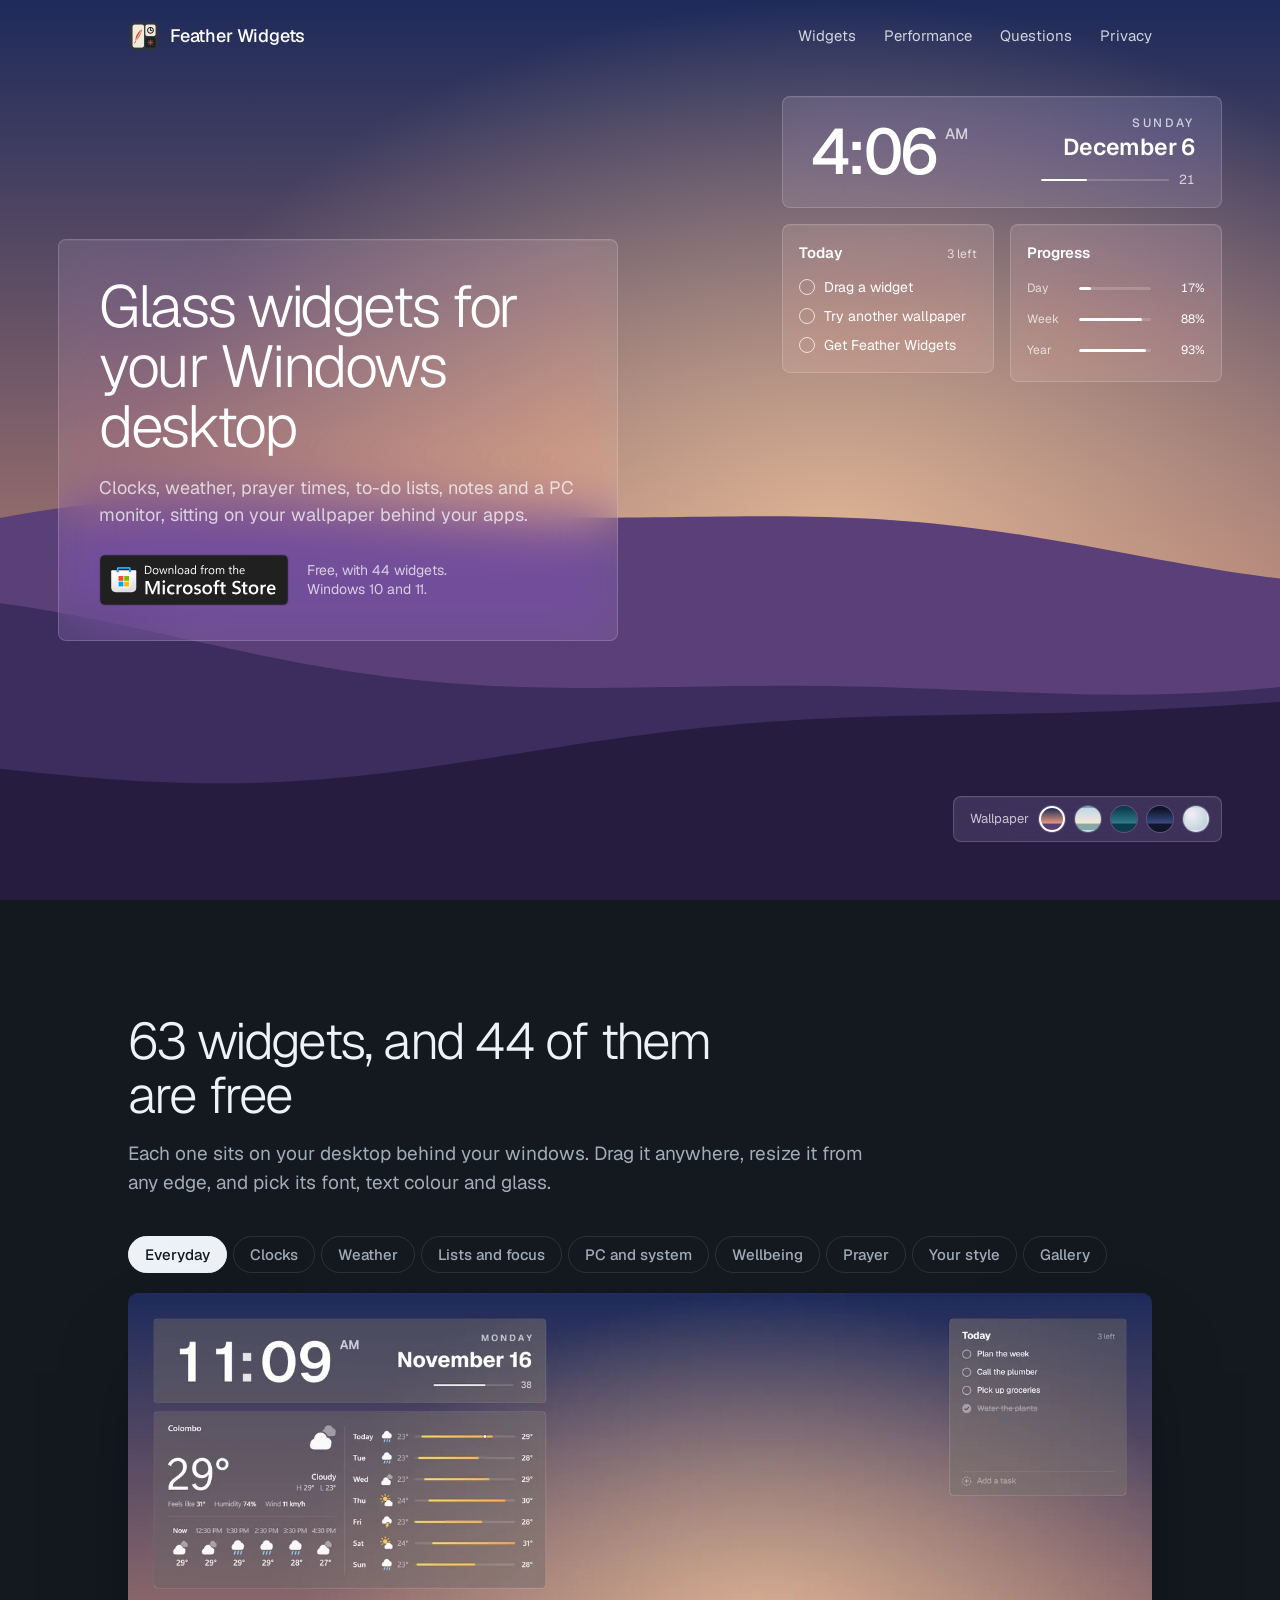
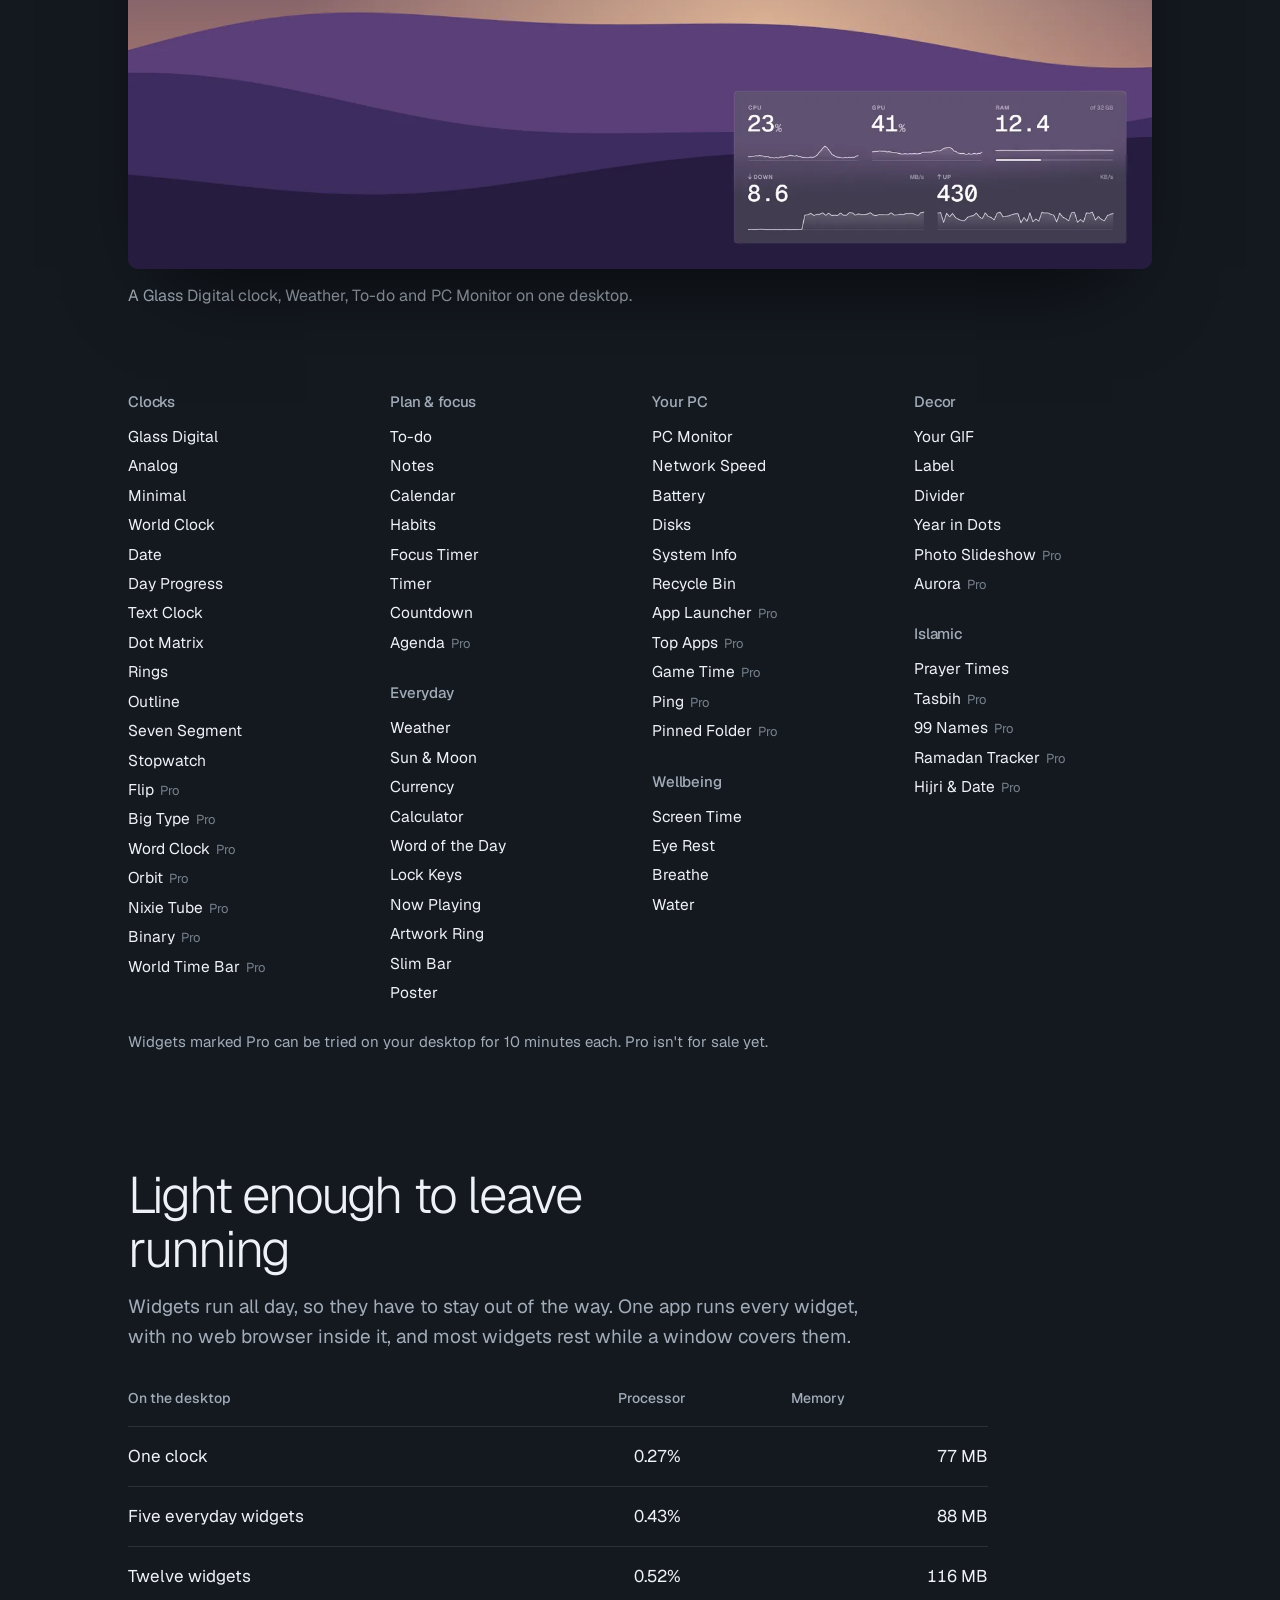
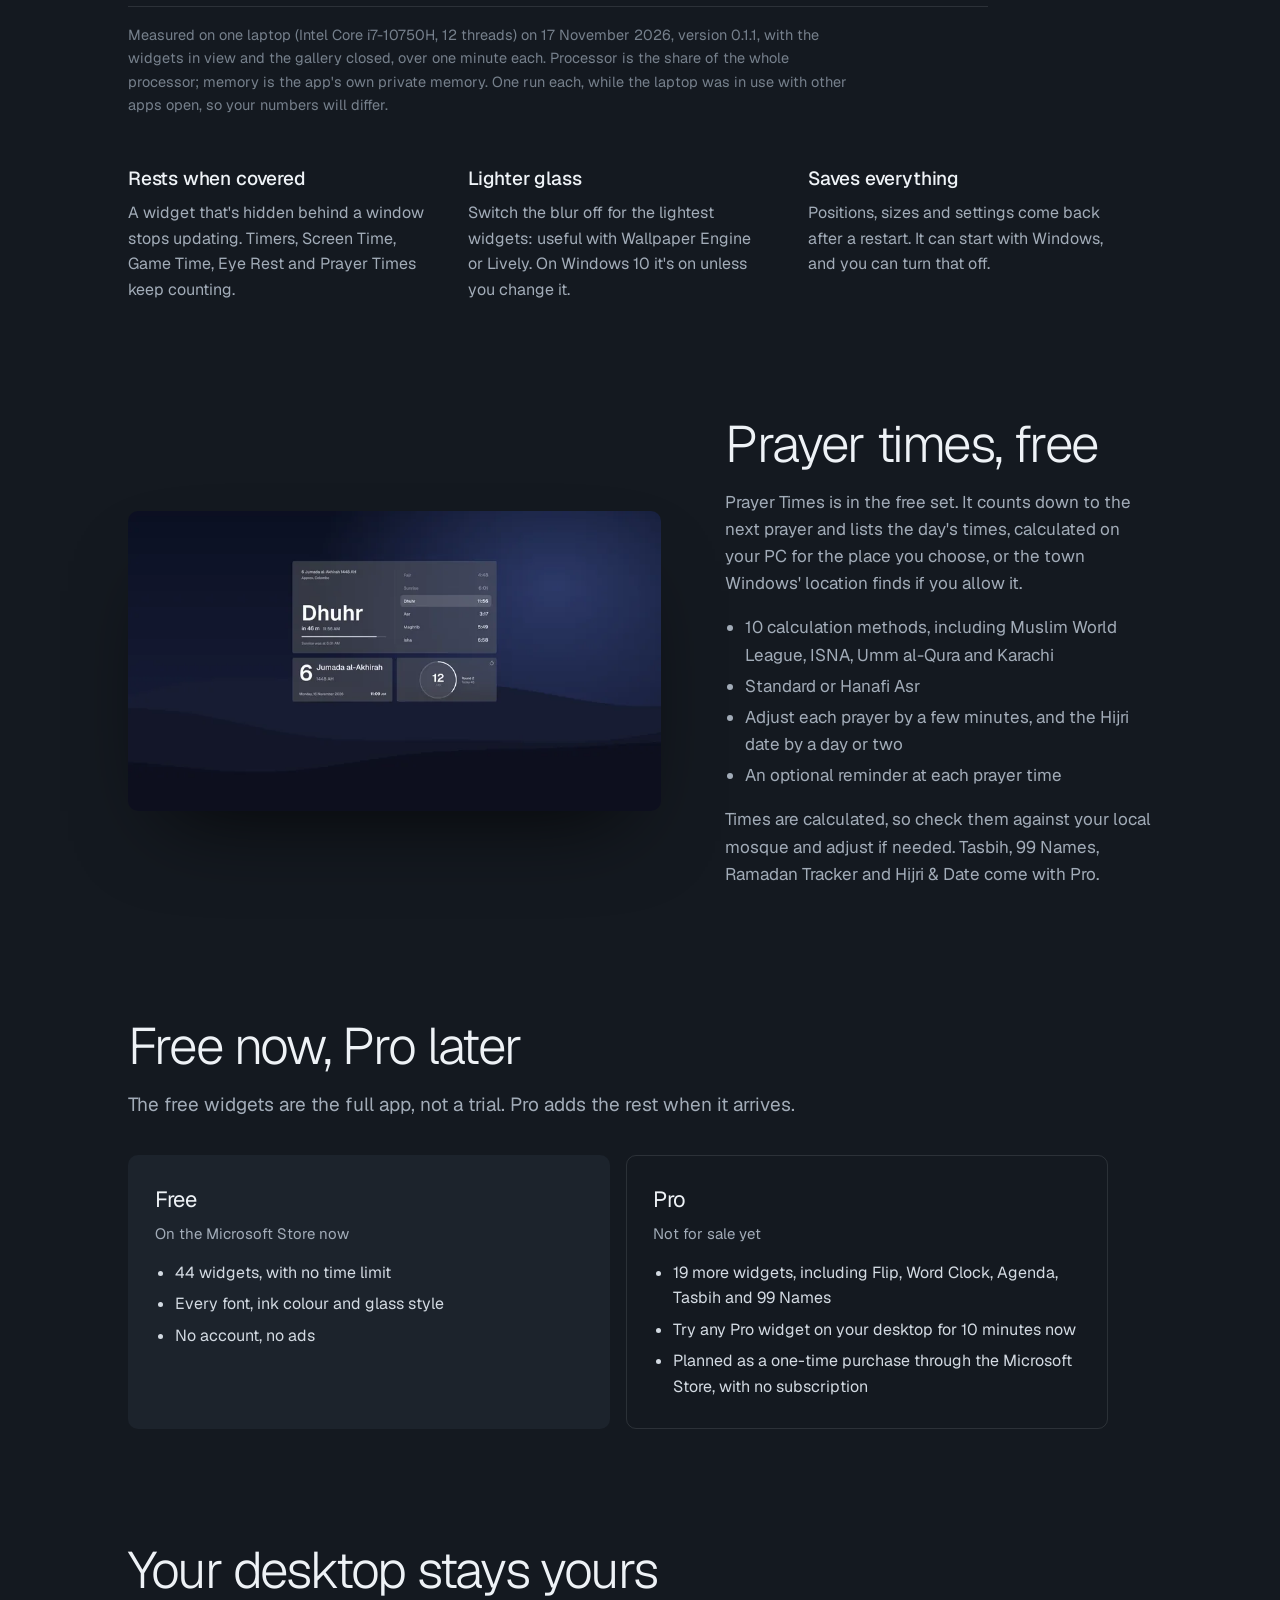
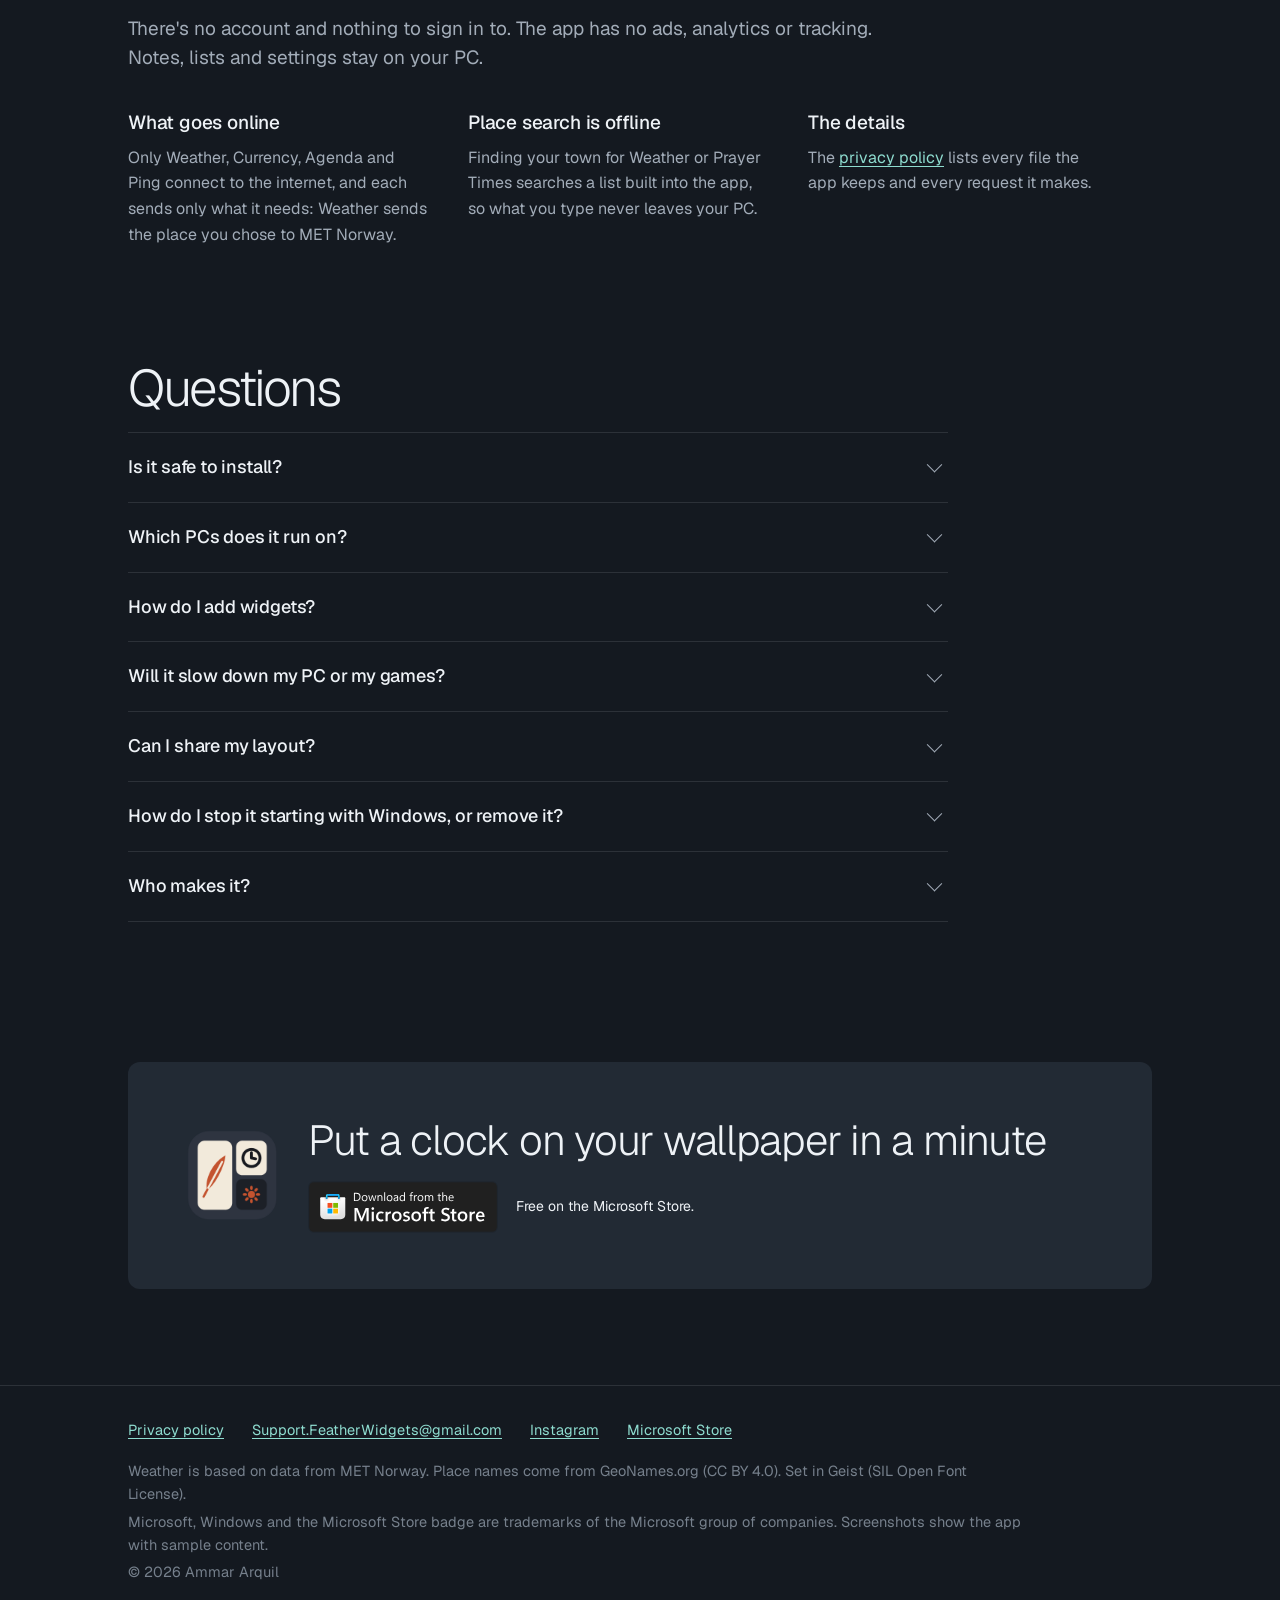
==== index.html @ 8e050c92 "0.1.2: 63 widgets, 44 free, with the three new media widgets; privacy policy names them and favourit" ====
<!doctype html>
<html lang="en">
<head>
<meta charset="utf-8">
<meta name="viewport" content="width=device-width, initial-scale=1, viewport-fit=cover">
<title>Feather Widgets: glass widgets for your Windows desktop</title>
<meta name="description" content="Free frosted-glass desktop widgets for Windows 10 and 11: clocks, weather, prayer times, to-do, notes, a PC monitor and more. On the Microsoft Store. No account, no ads.">
<link rel="canonical" href="https://ammartheawesome.github.io/feather-widgets/">
<meta name="theme-color" content="#141920">
<meta property="og:type" content="website">
<meta property="og:site_name" content="Feather Widgets">
<meta property="og:title" content="Feather Widgets: glass widgets for your Windows desktop">
<meta property="og:description" content="Clocks, weather, prayer times, to-do, notes and a PC monitor on your wallpaper. Free on the Microsoft Store.">
<meta property="og:url" content="https://ammartheawesome.github.io/feather-widgets/">
<meta property="og:image" content="https://ammartheawesome.github.io/feather-widgets/assets/og.jpg">
<meta property="og:image:width" content="1200">
<meta property="og:image:height" content="630">
<meta name="twitter:card" content="summary_large_image">
<link rel="icon" href="assets/favicon-48.png">
<link rel="apple-touch-icon" href="assets/apple-touch-icon.png">
<link rel="preload" href="assets/geist.woff2" as="font" type="font/woff2" crossorigin>
<link rel="stylesheet" href="assets/site.css">
<script type="application/ld+json">
{"@context":"https://schema.org","@type":"SoftwareApplication","name":"Feather Widgets","operatingSystem":"Windows 10, Windows 11",
 "applicationCategory":"DesktopEnhancementApplication","description":"Frosted-glass desktop widgets for Windows: clocks, weather, prayer times, to-do, notes, a PC monitor and more.",
 "url":"https://ammartheawesome.github.io/feather-widgets/","installUrl":"https://apps.microsoft.com/detail/9N2967DGNJJS",
 "offers":{"@type":"Offer","price":"0","priceCurrency":"USD"},"author":{"@type":"Person","name":"Ammar Arquil"}}
</script>
</head>
<body>
<a class="skip" href="#main">Skip to content</a>

<div class="desk" id="desk">
  <div class="walls" id="walls" aria-hidden="true"></div>

  <header class="bar">
    <div class="wrap">
      <a class="home" href="./"><img src="assets/icon-256.png" alt="" width="32" height="32">Feather Widgets</a>
      <nav aria-label="Main"><a href="#widgets">Widgets</a><a href="#light">Performance</a><a href="#faq">Questions</a><a href="privacy/">Privacy</a></nav>
    </div>
  </header>

  <div class="w w-title" data-w="title">
    <h1>Glass widgets for your Windows desktop</h1>
    <p>Clocks, weather, prayer times, to-do lists, notes and a PC monitor, sitting on your wallpaper behind your apps.</p>
    <div class="get">
      <a class="badge" href="https://apps.microsoft.com/detail/9N2967DGNJJS?referrer=appbadge&amp;mode=direct" data-get><img src="assets/ms-store-badge.svg" width="161" height="44" alt="Download from the Microsoft Store"></a>
      <small>Free, with 44 widgets.<br>Windows 10 and 11.</small>
    </div>
  </div>

  <div class="w w-clock" data-w="clock" role="img" aria-label="A Glass Digital clock showing your time">
    <div class="t"><span id="clk-t">1:27</span><sup id="clk-ap">PM</sup></div>
    <div class="d">
      <div class="wd" id="clk-wd">Sunday</div>
      <div class="md" id="clk-md">November 15</div>
      <div class="sec"><i><b id="clk-bar"></b></i><span id="clk-s">00</span></div>
    </div>
  </div>

  <div class="pair">
    <div class="w w-todo" data-w="todo">
      <div class="w-head">Today <span id="todo-left">3 left</span></div>
      <ul>
        <li><label><input type="checkbox" data-task="drag"><span class="task-drag">Drag a widget</span></label></li>
        <li><label><input type="checkbox" data-task="wall"><span>Try another wallpaper</span></label></li>
        <li><label><input type="checkbox" data-task="get"><span>Get Feather Widgets</span></label></li>
      </ul>
    </div>

    <div class="w w-prog" data-w="prog" aria-label="How much of today, this week and this year has passed">
      <div class="w-head">Progress</div>
      <div class="row"><span>Day</span><i><b id="p-day"></b></i><em id="p-day-v">0%</em></div>
      <div class="row"><span>Week</span><i><b id="p-week"></b></i><em id="p-week-v">0%</em></div>
      <div class="row"><span>Year</span><i><b id="p-year"></b></i><em id="p-year-v">0%</em></div>
    </div>
  </div>

  <div class="w w-walls" data-w="walls" role="group" aria-label="Wallpaper">
    Wallpaper
    <button type="button" data-wall="dusk" aria-label="Dusk" aria-pressed="true"></button>
    <button type="button" data-wall="dawn" aria-label="Dawn" aria-pressed="false"></button>
    <button type="button" data-wall="ocean" aria-label="Ocean" aria-pressed="false"></button>
    <button type="button" data-wall="night" aria-label="Night" aria-pressed="false"></button>
    <button type="button" data-wall="mist" aria-label="Mist" aria-pressed="false"></button>
  </div>
</div>

<main id="main">
  <section class="band" id="widgets" aria-labelledby="h-widgets">
    <div class="wrap">
      <h2 id="h-widgets">63 widgets, and 44 of them are free</h2>
      <p class="intro">Each one sits on your desktop behind your windows. Drag it anywhere, resize it from any edge, and pick its font, text colour and glass.</p>

      <div class="tabs" role="tablist" aria-label="Widget screenshots">
        <button role="tab" id="tab-0" aria-controls="shot" aria-selected="true" data-i="0">Everyday</button>
        <button role="tab" id="tab-1" aria-controls="shot" aria-selected="false" tabindex="-1" data-i="1">Clocks</button>
        <button role="tab" id="tab-2" aria-controls="shot" aria-selected="false" tabindex="-1" data-i="2">Weather</button>
        <button role="tab" id="tab-3" aria-controls="shot" aria-selected="false" tabindex="-1" data-i="3">Lists and focus</button>
        <button role="tab" id="tab-4" aria-controls="shot" aria-selected="false" tabindex="-1" data-i="4">PC and system</button>
        <button role="tab" id="tab-5" aria-controls="shot" aria-selected="false" tabindex="-1" data-i="5">Wellbeing</button>
        <button role="tab" id="tab-6" aria-controls="shot" aria-selected="false" tabindex="-1" data-i="6">Prayer</button>
        <button role="tab" id="tab-7" aria-controls="shot" aria-selected="false" tabindex="-1" data-i="7">Your style</button>
        <button role="tab" id="tab-8" aria-controls="shot" aria-selected="false" tabindex="-1" data-i="8">Gallery</button>
      </div>
      <div id="shot" role="tabpanel" aria-labelledby="tab-0">
        <div class="viewer"><img id="shot-img" src="assets/shots/1-hero-1600.webp" srcset="assets/shots/1-hero-800.webp 800w, assets/shots/1-hero-1600.webp 1600w" sizes="(max-width: 1180px) 100vw, 1120px" width="1600" height="900" alt=""></div>
        <p class="caption" id="shot-cap"></p>
      </div>

      <div class="all" aria-label="Every widget">
        <div><h3>Clocks</h3><ul><li>Glass Digital</li><li>Analog</li><li>Minimal</li><li>World Clock</li><li>Date</li><li>Day Progress</li><li>Text Clock</li><li>Dot Matrix</li><li>Rings</li><li>Outline</li><li>Seven Segment</li><li>Stopwatch</li><li>Flip<span class="pro">Pro</span></li><li>Big Type<span class="pro">Pro</span></li><li>Word Clock<span class="pro">Pro</span></li><li>Orbit<span class="pro">Pro</span></li><li>Nixie Tube<span class="pro">Pro</span></li><li>Binary<span class="pro">Pro</span></li><li>World Time Bar<span class="pro">Pro</span></li></ul></div>
        <div><h3>Plan &amp; focus</h3><ul><li>To-do</li><li>Notes</li><li>Calendar</li><li>Habits</li><li>Focus Timer</li><li>Timer</li><li>Countdown</li><li>Agenda<span class="pro">Pro</span></li></ul><h3 style="margin-top:24px">Everyday</h3><ul><li>Weather</li><li>Sun &amp; Moon</li><li>Currency</li><li>Calculator</li><li>Word of the Day</li><li>Lock Keys</li><li>Now Playing</li><li>Artwork Ring</li><li>Slim Bar</li><li>Poster</li></ul></div>
        <div><h3>Your PC</h3><ul><li>PC Monitor</li><li>Network Speed</li><li>Battery</li><li>Disks</li><li>System Info</li><li>Recycle Bin</li><li>App Launcher<span class="pro">Pro</span></li><li>Top Apps<span class="pro">Pro</span></li><li>Game Time<span class="pro">Pro</span></li><li>Ping<span class="pro">Pro</span></li><li>Pinned Folder<span class="pro">Pro</span></li></ul><h3 style="margin-top:24px">Wellbeing</h3><ul><li>Screen Time</li><li>Eye Rest</li><li>Breathe</li><li>Water</li></ul></div>
        <div><h3>Decor</h3><ul><li>Your GIF</li><li>Label</li><li>Divider</li><li>Year in Dots</li><li>Photo Slideshow<span class="pro">Pro</span></li><li>Aurora<span class="pro">Pro</span></li></ul><h3 style="margin-top:24px">Islamic</h3><ul><li>Prayer Times</li><li>Tasbih<span class="pro">Pro</span></li><li>99 Names<span class="pro">Pro</span></li><li>Ramadan Tracker<span class="pro">Pro</span></li><li>Hijri &amp; Date<span class="pro">Pro</span></li></ul></div>
      </div>
      <p class="legend">Widgets marked Pro can be tried on your desktop for 10 minutes each. Pro isn't for sale yet.</p>
    </div>
  </section>

  <section class="band" id="light" aria-labelledby="h-light">
    <div class="wrap">
      <h2 id="h-light">Light enough to leave running</h2>
      <p class="intro">Widgets run all day, so they have to stay out of the way. One app runs every widget, with no web browser inside it, and most widgets rest while a window covers them.</p>
      <table class="spec">
        <thead><tr><th scope="col">On the desktop</th><th scope="col">Processor</th><th scope="col">Memory</th></tr></thead>
        <tbody>
          <tr><th scope="row">One clock</th><td>0.27%</td><td>77 MB</td></tr>
          <tr><th scope="row">Five everyday widgets</th><td>0.43%</td><td>88 MB</td></tr>
          <tr><th scope="row">Twelve widgets</th><td>0.52%</td><td>116 MB</td></tr>
        </tbody>
      </table>
      <p class="fine">Measured on one laptop (Intel Core i7-10750H, 12 threads) on 17 November 2026, version 0.1.1, with the widgets in view and the gallery closed, over one minute each. Processor is the share of the whole processor; memory is the app's own private memory. One run each, while the laptop was in use with other apps open, so your numbers will differ.</p>
      <div class="points">
        <div><h3>Rests when covered</h3><p>A widget that's hidden behind a window stops updating. Timers, Screen Time, Game Time, Eye Rest and Prayer Times keep counting.</p></div>
        <div><h3>Lighter glass</h3><p>Switch the blur off for the lightest widgets: useful with Wallpaper Engine or Lively. On Windows 10 it's on unless you change it.</p></div>
        <div><h3>Saves everything</h3><p>Positions, sizes and settings come back after a restart. It can start with Windows, and you can turn that off.</p></div>
      </div>
    </div>
  </section>

  <section class="band" id="prayer" aria-labelledby="h-prayer">
    <div class="wrap split">
      <img src="assets/shots/9-prayer-1600.webp" srcset="assets/shots/9-prayer-800.webp 800w, assets/shots/9-prayer-1600.webp 1600w" sizes="(max-width: 860px) 100vw, 620px" width="1600" height="900" loading="lazy"
        alt="The Prayer Times widget showing the next prayer, Dhuhr, and the day's times, with Hijri & Date and Tasbih widgets below.">
      <div>
        <h2 id="h-prayer">Prayer times, free</h2>
        <p>Prayer Times is in the free set. It counts down to the next prayer and lists the day's times, calculated on your PC for the place you choose, or the town Windows' location finds if you allow it.</p>
        <ul>
          <li>10 calculation methods, including Muslim World League, ISNA, Umm al-Qura and Karachi</li>
          <li>Standard or Hanafi Asr</li>
          <li>Adjust each prayer by a few minutes, and the Hijri date by a day or two</li>
          <li>An optional reminder at each prayer time</li>
        </ul>
        <p>Times are calculated, so check them against your local mosque and adjust if needed. Tasbih, 99 Names, Ramadan Tracker and Hijri &amp; Date come with Pro.</p>
      </div>
    </div>
  </section>

  <section class="band" id="pro" aria-labelledby="h-pro">
    <div class="wrap">
      <h2 id="h-pro">Free now, Pro later</h2>
      <p class="intro">The free widgets are the full app, not a trial. Pro adds the rest when it arrives.</p>
      <div class="plans">
        <div class="plan free">
          <h3>Free</h3>
          <p class="sub">On the Microsoft Store now</p>
          <ul><li>44 widgets, with no time limit</li><li>Every font, ink colour and glass style</li><li>No account, no ads</li></ul>
        </div>
        <div class="plan">
          <h3>Pro</h3>
          <p class="sub">Not for sale yet</p>
          <ul><li>19 more widgets, including Flip, Word Clock, Agenda, Tasbih and 99 Names</li><li>Try any Pro widget on your desktop for 10 minutes now</li><li>Planned as a one-time purchase through the Microsoft Store, with no subscription</li></ul>
        </div>
      </div>
    </div>
  </section>

  <section class="band" id="privacy" aria-labelledby="h-privacy">
    <div class="wrap">
      <h2 id="h-privacy">Your desktop stays yours</h2>
      <p class="intro">There's no account and nothing to sign in to. The app has no ads, analytics or tracking. Notes, lists and settings stay on your PC.</p>
      <div class="points" style="margin-top:0">
        <div><h3>What goes online</h3><p>Only Weather, Currency, Agenda and Ping connect to the internet, and each sends only what it needs: Weather sends the place you chose to MET Norway.</p></div>
        <div><h3>Place search is offline</h3><p>Finding your town for Weather or Prayer Times searches a list built into the app, so what you type never leaves your PC.</p></div>
        <div><h3>The details</h3><p>The <a href="privacy/">privacy policy</a> lists every file the app keeps and every request it makes.</p></div>
      </div>
    </div>
  </section>

  <section class="band" id="faq" aria-labelledby="h-faq">
    <div class="wrap">
      <h2 id="h-faq">Questions</h2>
      <div class="faq">
        <details><summary>Is it safe to install?</summary><div class="a">
          <p>It comes from the Microsoft Store, which checks every app before listing it. Feather Widgets installs for your Windows account only and doesn't need administrator rights.</p></div></details>
        <details><summary>Which PCs does it run on?</summary><div class="a">
          <p>Windows 11, and Windows 10 version 2004 or later, on a 64-bit (x64) PC.</p>
          <p>On Windows 10, Lighter glass is on by default, because the frosted blur could make widgets lag there. If you turn it off, Windows 10 gets a lighter blur, which dragged smoothly in our test on one Windows 10 PC. To change it, right-click the Feather Widgets icon in the taskbar's corner (it may be under the ^ arrow) and choose Settings &gt; Lighter glass.</p></div></details>
        <details><summary>How do I add widgets?</summary><div class="a">
          <p>Open the widget gallery from the Feather Widgets icon in the taskbar's corner (the system tray). Drag a widget onto your desktop, or click it to customise it first. Right-click any widget on your desktop to change its style, size or settings.</p></div></details>
        <details><summary>Will it slow down my PC or my games?</summary><div class="a">
          <p>It's built to stay light: see <a href="#light">the measured numbers</a>. Widgets covered by a game or any other window stop updating until you can see them again; timers and counters keep counting.</p></div></details>
        <details><summary>Can I share my layout?</summary><div class="a">
          <p>Yes. Right-click the tray icon and choose Setups &gt; Share this setup to save a <code>.featherwidgets</code> file, then send it. Double-clicking the file opens it in Feather Widgets. Personal things like notes, lists, calendar links and folder paths are left out of the file.</p></div></details>
        <details><summary>How do I stop it starting with Windows, or remove it?</summary><div class="a">
          <p>Right-click the tray icon and turn off Settings &gt; Start with Windows, or in Windows Settings &gt; Apps &gt; Startup. To remove it, uninstall Feather Widgets from Windows Settings &gt; Apps &gt; Installed apps.</p></div></details>
        <details><summary>Who makes it?</summary><div class="a">
          <p>Feather Widgets is made by Ammar Arquil, an independent developer. Questions, ideas and bug reports are welcome at <a href="mailto:Support.FeatherWidgets@gmail.com">Support.FeatherWidgets@gmail.com</a>.</p></div></details>
      </div>
    </div>
  </section>

  <section class="closing">
    <div class="wrap">
      <div class="card">
        <img class="icon" src="assets/icon-256.png" alt="" width="96" height="96">
        <div>
          <h2>Put a clock on your wallpaper in a minute</h2>
          <div class="get">
            <a class="badge" href="https://apps.microsoft.com/detail/9N2967DGNJJS?referrer=appbadge&amp;mode=direct" data-get><img src="assets/ms-store-badge.svg" width="161" height="44" alt="Download from the Microsoft Store"></a>
            <small>Free on the Microsoft Store.</small>
          </div>
        </div>
      </div>
    </div>
  </section>
</main>

<footer class="foot">
  <div class="wrap">
    <div class="cols">
      <a href="privacy/">Privacy policy</a>
      <a href="mailto:Support.FeatherWidgets@gmail.com">Support.FeatherWidgets@gmail.com</a>
      <a href="https://www.instagram.com/featherwidgets/">Instagram</a>
      <a href="https://apps.microsoft.com/detail/9N2967DGNJJS">Microsoft Store</a>
    </div>
    <p>Weather is based on data from MET Norway. Place names come from GeoNames.org (CC BY 4.0). Set in Geist (SIL Open Font License).</p>
    <p>Microsoft, Windows and the Microsoft Store badge are trademarks of the Microsoft group of companies. Screenshots show the app with sample content.</p>
    <p>© 2026 Ammar Arquil</p>
  </div>
</footer>

<script src="assets/gsap.min.js"></script>
<script src="assets/lenis.min.js"></script>
<script src="assets/spring.js"></script>
<script src="assets/home.js"></script>
</body>
</html>
---- assets/site.css ----
/* Feather Widgets site. Cool slate like the app's glass, white text and one mint accent (an ink colour the widgets use); type is Geist, the
   font the app itself ships. No trackers and no external requests: every file is served from this site. */
@font-face { font-family: "Geist"; src: url("geist.woff2") format("woff2"); font-weight: 100 900; font-display: swap; }
:root {
  --slate: #222A34; --deep: #141920; --raise: #1C232C; --ink: #EEF2F6; --muted: #A2ACB8; --faint: #76808C;
  --link: #8EDCCF; --link-hi: #B4EBE2; --line: rgba(238, 242, 246, 0.11);
  --font: "Geist", "Segoe UI Variable Text", "Segoe UI", system-ui, -apple-system, sans-serif;
  --gutter: clamp(16px, 4vw, 48px); --max: 1120px;
  --ease: cubic-bezier(.22, 1, .36, 1);
}
* { box-sizing: border-box; }
html { -webkit-text-size-adjust: 100%; background: var(--deep); }
body { margin: 0; background: var(--deep); color: var(--ink); font: 400 17px/1.6 var(--font); font-feature-settings: "ss01" 0; }
img { max-width: 100%; height: auto; }
a { color: var(--link); text-underline-offset: 3px; text-decoration-thickness: 1px; }
a:hover { color: var(--link-hi); }
:focus-visible { outline: 2px solid var(--link); outline-offset: 3px; border-radius: 6px; }
.skip { position: absolute; left: 12px; top: -60px; z-index: 50; background: var(--ink); color: var(--deep); padding: 8px 14px; border-radius: 6px; }
.skip:focus { top: 12px; }
.wrap { max-width: var(--max); margin: 0 auto; padding: 0 var(--gutter); }

/* top bar: sits over the hero wallpaper, plain on other pages */
.bar { position: absolute; inset: 0 0 auto 0; z-index: 20; }
.bar .wrap { display: flex; align-items: center; gap: 12px; height: 72px; }
.bar .home { display: flex; align-items: center; gap: 10px; color: inherit; text-decoration: none; font-weight: 500; font-size: 18px; letter-spacing: -0.01em; }
.bar .home img { width: 32px; height: 32px; }
.bar nav { margin-left: auto; display: flex; gap: clamp(14px, 2.4vw, 28px); font-size: 15px; }
.bar nav a { color: inherit; opacity: .78; text-decoration: none; }
.bar nav a:hover, .bar nav a[aria-current] { opacity: 1; }
.page .bar { position: static; color: var(--ink); }

/* ---------------- hero: a desktop with live glass widgets ---------------- */
.desk { position: relative; overflow: hidden; color: #fff; isolation: isolate;
  min-height: 640px; height: min(100svh, 940px); --glass: rgba(255, 255, 255, .10); --edge: rgba(255, 255, 255, .17);
  --text: #FFFFFF; --soft: rgba(255, 255, 255, .72); --dim: rgba(255, 255, 255, .5); --track: rgba(255, 255, 255, .18); }
.desk.light { color: #1B1F27; --glass: rgba(255, 255, 255, .34); --edge: rgba(255, 255, 255, .55);
  --text: #1B1F27; --soft: rgba(27, 31, 39, .72); --dim: rgba(27, 31, 39, .52); --track: rgba(27, 31, 39, .16); }
.desk .bar { color: var(--text); }
.walls, .walls svg { position: absolute; inset: 0; width: 100%; height: 100%; z-index: -1; }
.walls svg { opacity: 0; }
.walls svg.on { opacity: 1; }

.w { position: absolute; background: var(--glass); border: 1px solid var(--edge); border-radius: 8px; color: var(--text);
  -webkit-backdrop-filter: blur(28px) saturate(150%); backdrop-filter: blur(28px) saturate(150%);
  box-shadow: 0 1px 0 rgba(255, 255, 255, .06) inset; touch-action: auto; }
.w.grab { cursor: grab; }
.w.dragging { cursor: grabbing; }
.w.dragging, .w.dragging * { user-select: none; }
@supports not ((backdrop-filter: blur(2px)) or (-webkit-backdrop-filter: blur(2px))) {
  .desk .w { background: rgba(38, 42, 54, .82); } .desk.light .w { background: rgba(250, 250, 252, .86); }
}
@media (prefers-reduced-transparency: reduce) {
  .desk .w { -webkit-backdrop-filter: none; backdrop-filter: none; background: rgba(38, 42, 54, .94); }
  .desk.light .w { background: rgba(250, 250, 252, .96); }
}

/* the headline is a Label widget */
.w-title { width: min(560px, 46vw); padding: 36px 40px 34px; }
.w-title h1 { font-weight: 300; font-size: clamp(40px, 4.6vw, 68px); line-height: 1.02; letter-spacing: -0.04em; margin: 0 0 18px; }
.w-title p { margin: 0 0 26px; color: var(--soft); font-size: 18px; line-height: 1.5; max-width: 40ch; }
.get { display: flex; flex-wrap: wrap; align-items: center; gap: 12px 18px; }
.badge { display: inline-block; line-height: 0; border-radius: 6px; transition: scale .1s var(--ease); }
.badge img { width: 190px; height: auto; display: block; }
.badge:active { scale: .97; }
.get small { font-size: 14px; color: var(--soft); line-height: 1.4; }

/* Glass Digital */
.w-clock { width: 440px; height: 112px; display: grid; grid-template-columns: auto 1fr; align-items: center; padding: 0 26px 0 28px; }
.w-clock .t { font-weight: 500; font-size: 64px; line-height: 1; letter-spacing: -0.04em; font-variant-numeric: tabular-nums; display: flex; align-items: flex-start; }
.w-clock .t sup { font-size: 15px; font-weight: 500; letter-spacing: 0; margin: 6px 0 0 8px; color: var(--soft); }
.w-clock .d { justify-self: end; text-align: right; }
.w-clock .wd { font-size: 12px; font-weight: 500; letter-spacing: .22em; color: var(--soft); text-transform: uppercase; }
.w-clock .md { font-size: 23px; font-weight: 600; letter-spacing: -0.01em; line-height: 1.25; }
.w-clock .sec { display: flex; align-items: center; justify-content: flex-end; gap: 10px; margin-top: 8px; font-size: 13px; color: var(--soft); font-variant-numeric: tabular-nums; }
.w-clock .sec i { display: block; width: 128px; height: 2px; background: var(--track); border-radius: 2px; overflow: hidden; }
.w-clock .sec b { display: block; height: 100%; width: 0; background: var(--text); border-radius: 2px; }

/* To-do */
.w-todo { width: 212px; padding: 16px 16px 12px; }
.w-head { display: flex; justify-content: space-between; align-items: baseline; font-size: 15px; font-weight: 600; margin-bottom: 8px; }
.w-head span { font-size: 12px; font-weight: 400; color: var(--soft); }
.w-todo ul { list-style: none; margin: 0; padding: 0; }
.w-todo li { margin: 0; }
.w-todo label { display: flex; gap: 9px; align-items: flex-start; padding: 5px 0; font-size: 14px; line-height: 1.35; cursor: pointer; }
.w-todo input { appearance: none; -webkit-appearance: none; flex: none; width: 16px; height: 16px; margin: 1px 0 0; border: 1.5px solid var(--soft);
  border-radius: 50%; display: grid; place-items: center; cursor: pointer; transition: background-color .15s, border-color .15s; }
.w-todo input:checked { background: var(--text); border-color: var(--text); }
.w-todo input:checked::after { content: ""; width: 7px; height: 4px; border: solid var(--deep); border-width: 0 0 1.6px 1.6px; rotate: -45deg; translate: 0 -1px; }
.desk.light .w-todo input:checked::after { border-color: #fff; }
.w-todo input:checked + span { color: var(--dim); text-decoration: line-through; }

/* Day Progress */
.w-prog { width: 212px; padding: 16px 16px 14px; }
.w-prog .row { display: grid; grid-template-columns: 44px 1fr 46px; align-items: center; gap: 8px; font-size: 12px; color: var(--soft); padding: 6px 0; }
.w-prog .row i { height: 3px; background: var(--track); border-radius: 3px; overflow: hidden; }
.w-prog .row b { display: block; height: 100%; background: var(--text); border-radius: 3px; }
.w-prog .row em { font-style: normal; text-align: right; color: var(--text); font-variant-numeric: tabular-nums; }

/* wallpaper picker */
.w-walls { display: flex; align-items: center; gap: 10px; padding: 9px 12px 9px 16px; font-size: 13px; color: var(--soft); }
.w-walls button { width: 26px; height: 26px; border-radius: 50%; border: 2px solid transparent; padding: 0; cursor: pointer;
  background-clip: padding-box; box-shadow: 0 0 0 1px var(--edge); transition: scale .1s var(--ease); }
.w-walls button:active { scale: .92; }
.w-walls button[aria-pressed="true"] { border-color: var(--text); }
.w-walls [data-wall="dusk"] { background: linear-gradient(#1E2A5A, #E59A7A 70%, #5A3F78 71%); }
.w-walls [data-wall="dawn"] { background: linear-gradient(#BFD8EC, #F6E7D4 70%, #86A9A6 71%); }
.w-walls [data-wall="ocean"] { background: linear-gradient(#0D3B4F, #2E7C8C 70%, #0B3E4D 71%); }
.w-walls [data-wall="night"] { background: linear-gradient(#0B1022, #3A4A86 70%, #12162A 71%); }
.w-walls [data-wall="mist"] { background: radial-gradient(circle at 30% 30%, #F3EEF7, #C7D6DE 70%); }

/* small or short screens: the widgets stack instead of floating */
@media (max-width: 999px), (max-height: 599px) {
  .desk { height: auto; min-height: 0; padding: 88px var(--gutter) 40px; display: grid; gap: 14px; justify-items: start; }
  .w { position: static; }
  .w-title { width: 100%; max-width: 620px; padding: 28px 24px 26px; }
  .w-title h1 { font-size: clamp(38px, 9.4vw, 60px); }
  .w-title p { font-size: 17px; }
  .w-clock { width: 100%; max-width: 440px; height: 96px; padding: 0 18px 0 20px; }
  .w-clock .t { font-size: 52px; }
  .w-clock .md { font-size: 19px; }
  .w-clock .sec i { width: 88px; }
  .pair { display: grid; grid-template-columns: 1fr 1fr; gap: 14px; width: 100%; max-width: 440px; }
  .w-todo, .w-prog { width: auto; }
}
@media (min-width: 1000px) and (min-height: 600px) { .pair { display: contents; } }
@media (max-width: 420px) {
  .pair { grid-template-columns: 1fr; }
  .w-clock .sec { display: none; }
}

/* ---------------- sections ---------------- */
section.band { padding: clamp(64px, 9vw, 120px) 0 0; }
.band h2 { font-weight: 300; font-size: clamp(32px, 4vw, 52px); line-height: 1.05; letter-spacing: -0.035em; margin: 0 0 16px; max-width: 18ch; }
.band .intro { color: var(--muted); font-size: 19px; line-height: 1.55; max-width: 58ch; margin: 0 0 36px; }
.band h3 { font-weight: 500; font-size: 19px; letter-spacing: -0.01em; margin: 0 0 6px; }

/* screenshot viewer */
.tabs { display: flex; gap: 6px; overflow-x: auto; scrollbar-width: none; padding: 2px; margin: 0 -2px 18px; }
.tabs::-webkit-scrollbar { display: none; }
.tabs button { flex: none; font: 500 15px/1 var(--font); color: var(--muted); background: transparent; border: 1px solid var(--line);
  border-radius: 999px; padding: 10px 16px; cursor: pointer; transition: color .15s, background-color .15s, border-color .15s, scale .1s var(--ease); }
.tabs button:hover { color: var(--ink); }
.tabs button:active { scale: .97; }
.tabs button[aria-selected="true"] { color: var(--deep); background: var(--ink); border-color: var(--ink); }
.viewer { position: relative; border-radius: 10px; overflow: hidden; background: var(--raise); aspect-ratio: 16 / 9;
  box-shadow: 0 40px 90px -40px rgba(0, 0, 0, .8); }
.viewer img { position: absolute; inset: 0; width: 100%; height: 100%; object-fit: cover; }
.caption { color: var(--muted); font-size: 16px; margin: 14px 0 0; min-height: 3.2em; max-width: 70ch; }

.all { margin-top: 56px; display: grid; grid-template-columns: repeat(auto-fill, minmax(190px, 1fr)); gap: 28px 24px; }
.all h3 { font-size: 15px; color: var(--muted); font-weight: 500; margin: 0 0 8px; }
.all ul { list-style: none; margin: 0; padding: 0; font-size: 15.5px; line-height: 1.9; }
.all .pro { color: var(--faint); font-size: 13px; margin-left: 6px; }
.legend { color: var(--muted); font-size: 15px; margin: 22px 0 0; }

/* measured numbers */
.spec { width: 100%; border-collapse: collapse; font-size: 17px; max-width: 860px; }
.spec th, .spec td { text-align: left; padding: 16px 0; border-bottom: 1px solid var(--line); vertical-align: baseline; }
.spec thead th { font-weight: 500; font-size: 14px; color: var(--muted); padding-top: 0; }
.spec tbody th { font-weight: 400; padding-right: 16px; }
.spec td { font-variant-numeric: tabular-nums; white-space: nowrap; padding-left: 16px; }
.spec td:last-child { text-align: right; }
.fine { color: var(--faint); font-size: 14.5px; max-width: 72ch; margin: 16px 0 0; }
.points { display: grid; grid-template-columns: repeat(auto-fit, minmax(240px, 1fr)); gap: 28px 40px; margin-top: 48px; max-width: 980px; }
.points p { margin: 0; color: var(--muted); font-size: 16px; }

/* two columns: picture + text */
.split { display: grid; grid-template-columns: 1.25fr 1fr; gap: clamp(28px, 5vw, 64px); align-items: center; }
.split img { border-radius: 10px; display: block; box-shadow: 0 40px 90px -40px rgba(0, 0, 0, .8); }
.split p { color: var(--muted); }
.split ul { color: var(--muted); padding-left: 20px; margin: 0 0 16px; }
.split li { margin: 4px 0; }
@media (max-width: 860px) { .split { grid-template-columns: 1fr; } }

/* free and Pro */
.plans { display: grid; grid-template-columns: repeat(auto-fit, minmax(280px, 1fr)); gap: 16px; max-width: 980px; }
.plan { border: 1px solid var(--line); border-radius: 10px; padding: 26px 26px 22px; }
.plan h3 { font-size: 22px; font-weight: 400; letter-spacing: -0.02em; margin-bottom: 4px; }
.plan .sub { color: var(--muted); margin: 0 0 14px; font-size: 15px; }
.plan ul { margin: 0; padding-left: 20px; color: #D3DAE2; font-size: 16px; }
.plan li { margin: 6px 0; }
.plan.free { background: var(--raise); border-color: transparent; }

/* questions */
.faq { max-width: 820px; border-top: 1px solid var(--line); }
.faq details { border-bottom: 1px solid var(--line); }
.faq summary { list-style: none; cursor: pointer; padding: 20px 40px 20px 0; position: relative; font-size: 18px; font-weight: 500; letter-spacing: -0.01em; }
.faq summary::-webkit-details-marker { display: none; }
.faq summary::after { content: ""; position: absolute; right: 8px; top: 50%; width: 10px; height: 10px; border: solid var(--muted);
  border-width: 0 1.5px 1.5px 0; translate: 0 -70%; rotate: 45deg; transition: rotate .25s var(--ease), translate .25s var(--ease); }
.faq details[open] summary::after { rotate: 225deg; translate: 0 -20%; }
.faq .a { padding: 0 0 22px; color: var(--muted); max-width: 66ch; }
.faq .a p { margin: 0 0 10px; }

/* closing call to action and footer */
.closing { padding: clamp(80px, 11vw, 140px) 0 0; }
.closing .card { background: var(--slate); border-radius: 12px; padding: clamp(28px, 5vw, 56px); display: grid; grid-template-columns: auto 1fr; gap: 28px; align-items: center; }
.closing img.icon { width: 96px; height: 96px; }
.closing h2 { font-weight: 300; font-size: clamp(28px, 3.4vw, 42px); letter-spacing: -0.03em; line-height: 1.08; margin: 0 0 18px; }
@media (max-width: 600px) { .closing .card { grid-template-columns: 1fr; } .closing img.icon { width: 72px; height: 72px; } }

footer.foot { margin-top: clamp(64px, 8vw, 96px); border-top: 1px solid var(--line); padding: 32px 0 48px; color: var(--muted); font-size: 14.5px; }
footer.foot .cols { display: flex; flex-wrap: wrap; gap: 12px 28px; margin-bottom: 18px; }
footer.foot p { margin: 4px 0; color: var(--faint); max-width: 90ch; }

/* the privacy policy */
.doc { max-width: 760px; padding: 24px 0 8px; }
.doc h1 { font-weight: 300; font-size: clamp(34px, 5vw, 48px); line-height: 1.08; letter-spacing: -0.035em; margin: 24px 0 10px; }
.doc h2 { font-weight: 500; font-size: 22px; line-height: 1.25; margin: 40px 0 10px; letter-spacing: -0.01em; }
.doc h3 { font-weight: 500; font-size: 18px; line-height: 1.3; margin: 28px 0 8px; }
.doc p, .doc li { color: #DCE2E9; }
.doc code { font: 14px/1.4 "Cascadia Code", Consolas, monospace; background: rgba(238, 242, 246, 0.08); padding: 1px 6px; border-radius: 5px; word-break: break-word; }
.doc ul { padding-left: 22px; }
.doc li { margin: 6px 0; }
.table { overflow-x: auto; margin: 14px 0; border: 1px solid var(--line); border-radius: 10px; }
.doc table { border-collapse: collapse; width: 100%; font-size: 15px; min-width: 640px; }
.doc th, .doc td { text-align: left; vertical-align: top; padding: 10px 12px; border-bottom: 1px solid var(--line); }
.doc th { font-weight: 600; font-size: 14px; color: var(--ink); background: rgba(238, 242, 246, 0.04); }
.doc tr:last-child td { border-bottom: 0; }

/* Lenis */
html.lenis, html.lenis body { height: auto; }
.lenis.lenis-smooth { scroll-behavior: auto !important; }
.lenis.lenis-smooth [data-lenis-prevent] { overscroll-behavior: contain; }
.lenis.lenis-stopped { overflow: hidden; }

@media (hover: none) { .tabs button:hover { color: var(--muted); } .tabs button[aria-selected="true"]:hover { color: var(--deep); } }
@media (prefers-reduced-motion: reduce) { *, *::before, *::after { transition-duration: 0s !important; animation: none !important; } }
@media (prefers-contrast: more) { :root { --muted: #D3DAE2; --faint: #B5BEC8; --line: rgba(238, 242, 246, .4); } }

/* phones: the section links would crowd the name; the page is one scroll anyway */
@media (max-width: 640px) { .bar nav a:not(:last-child) { display: none; } }
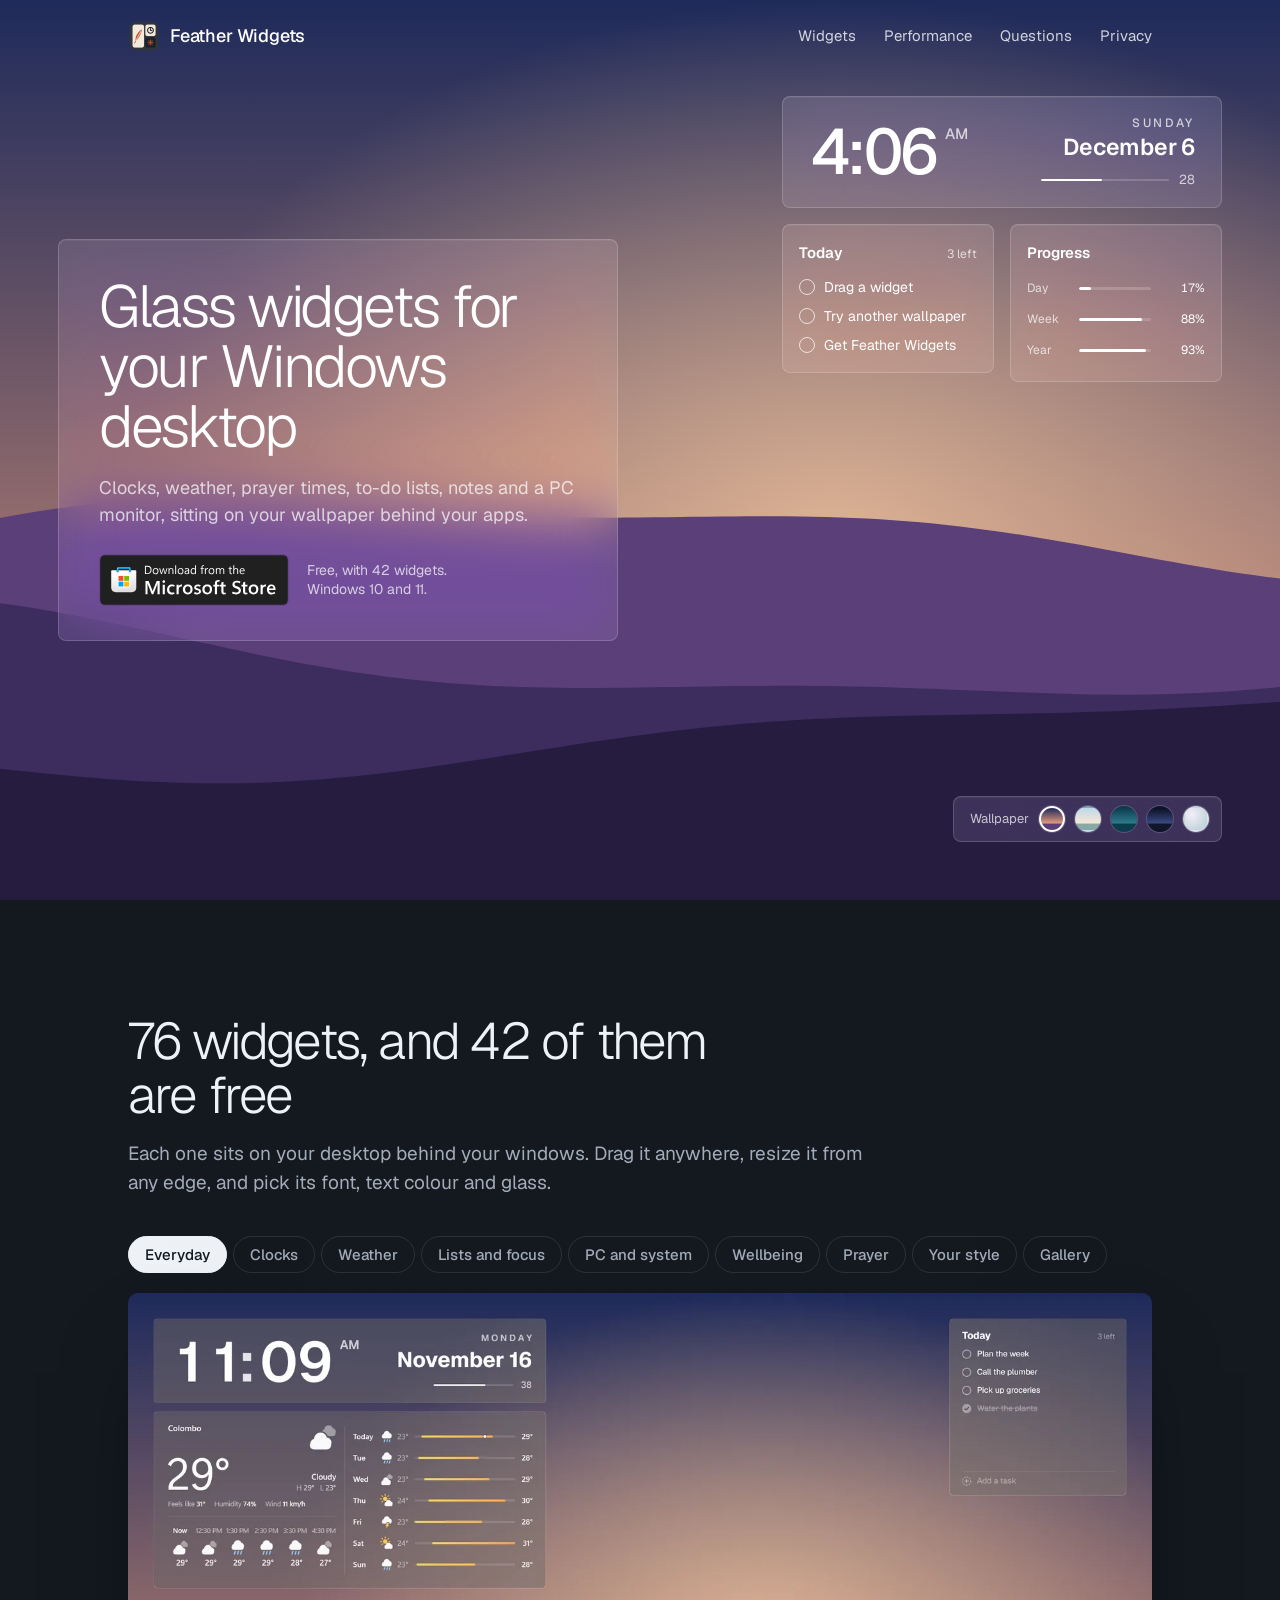
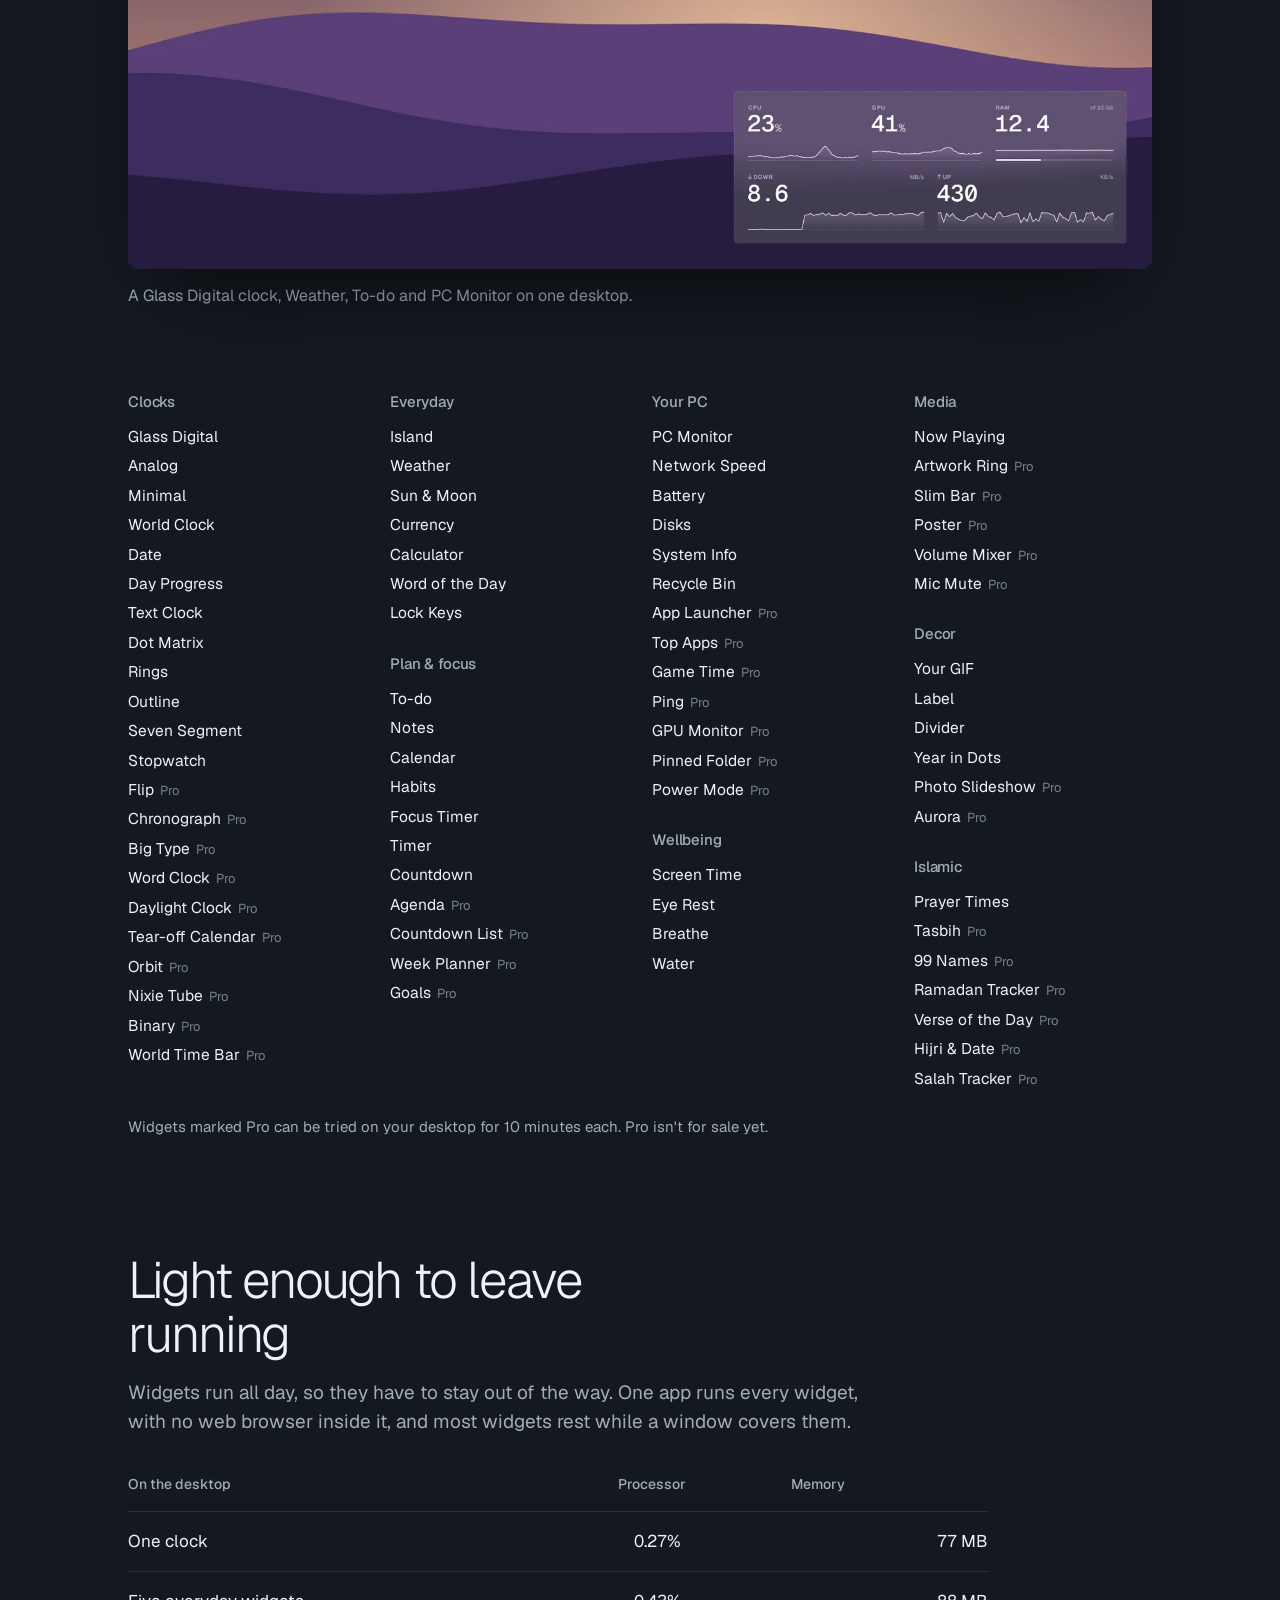
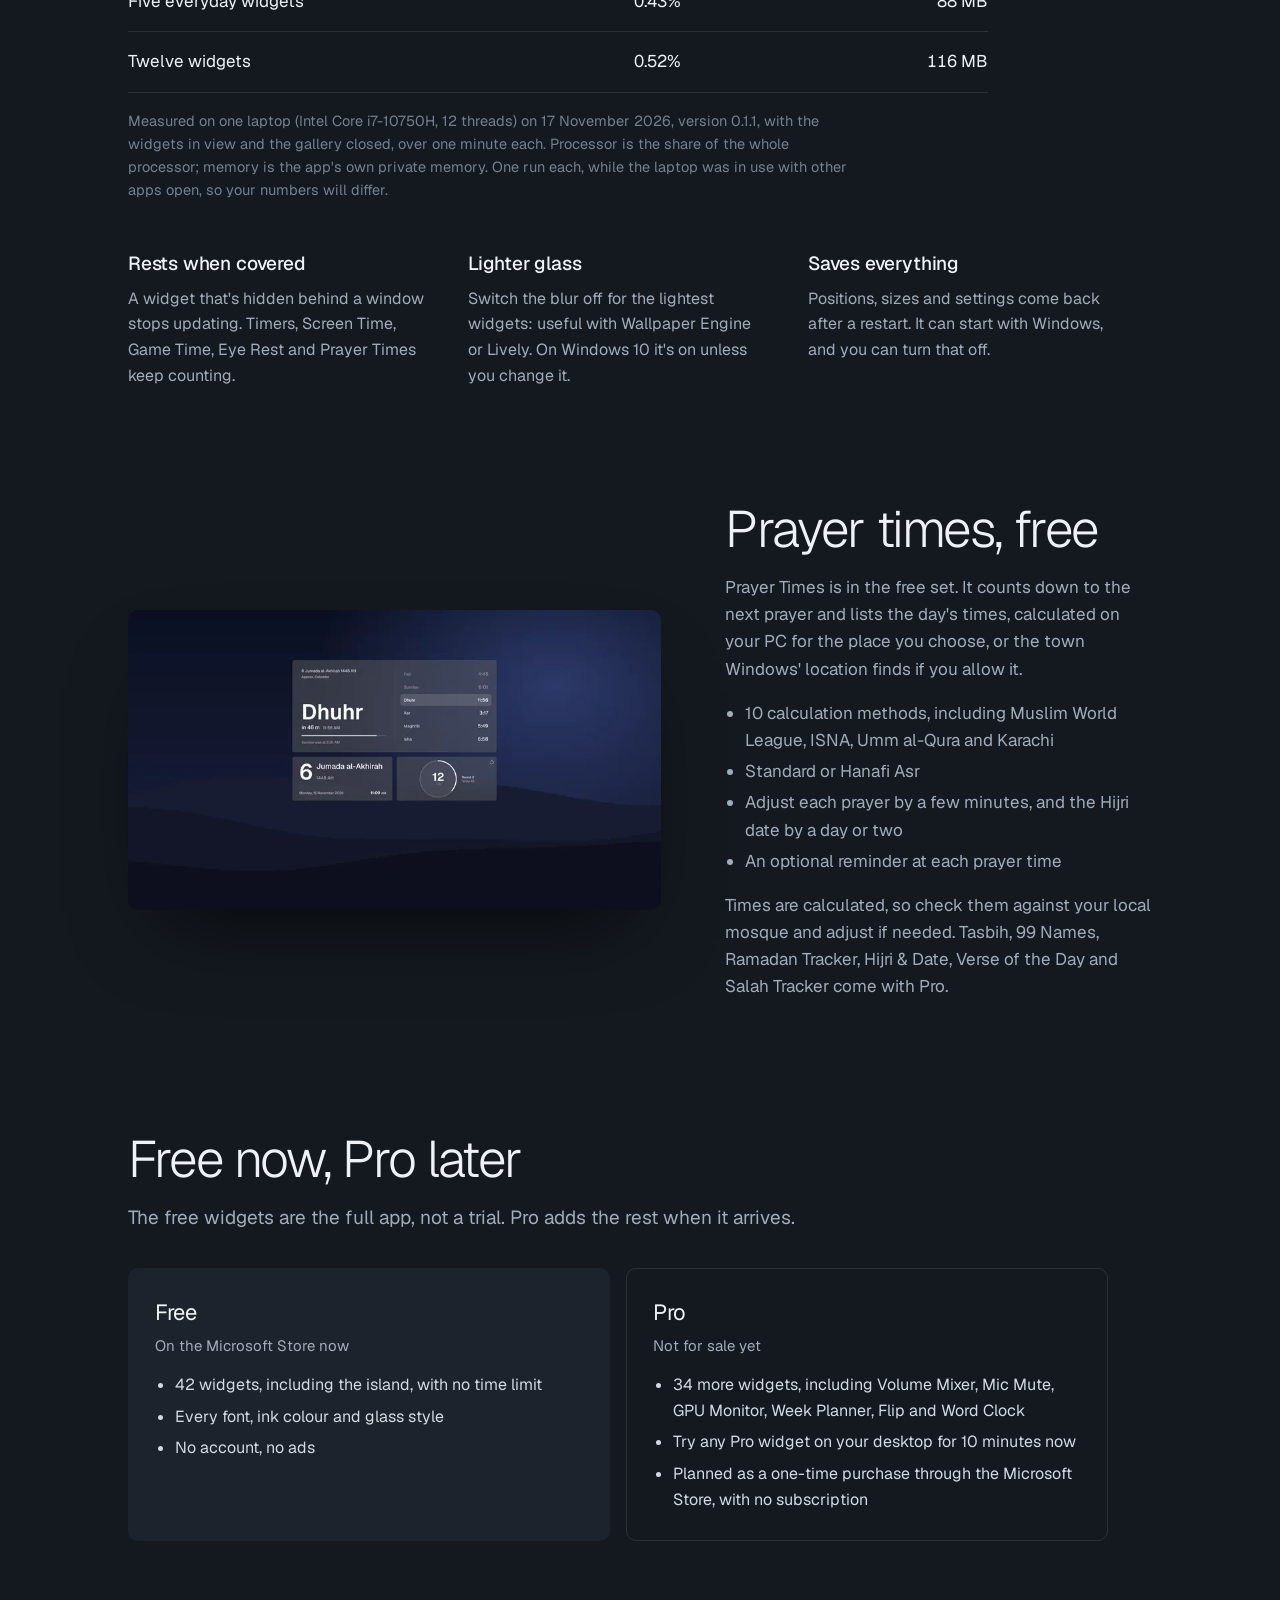
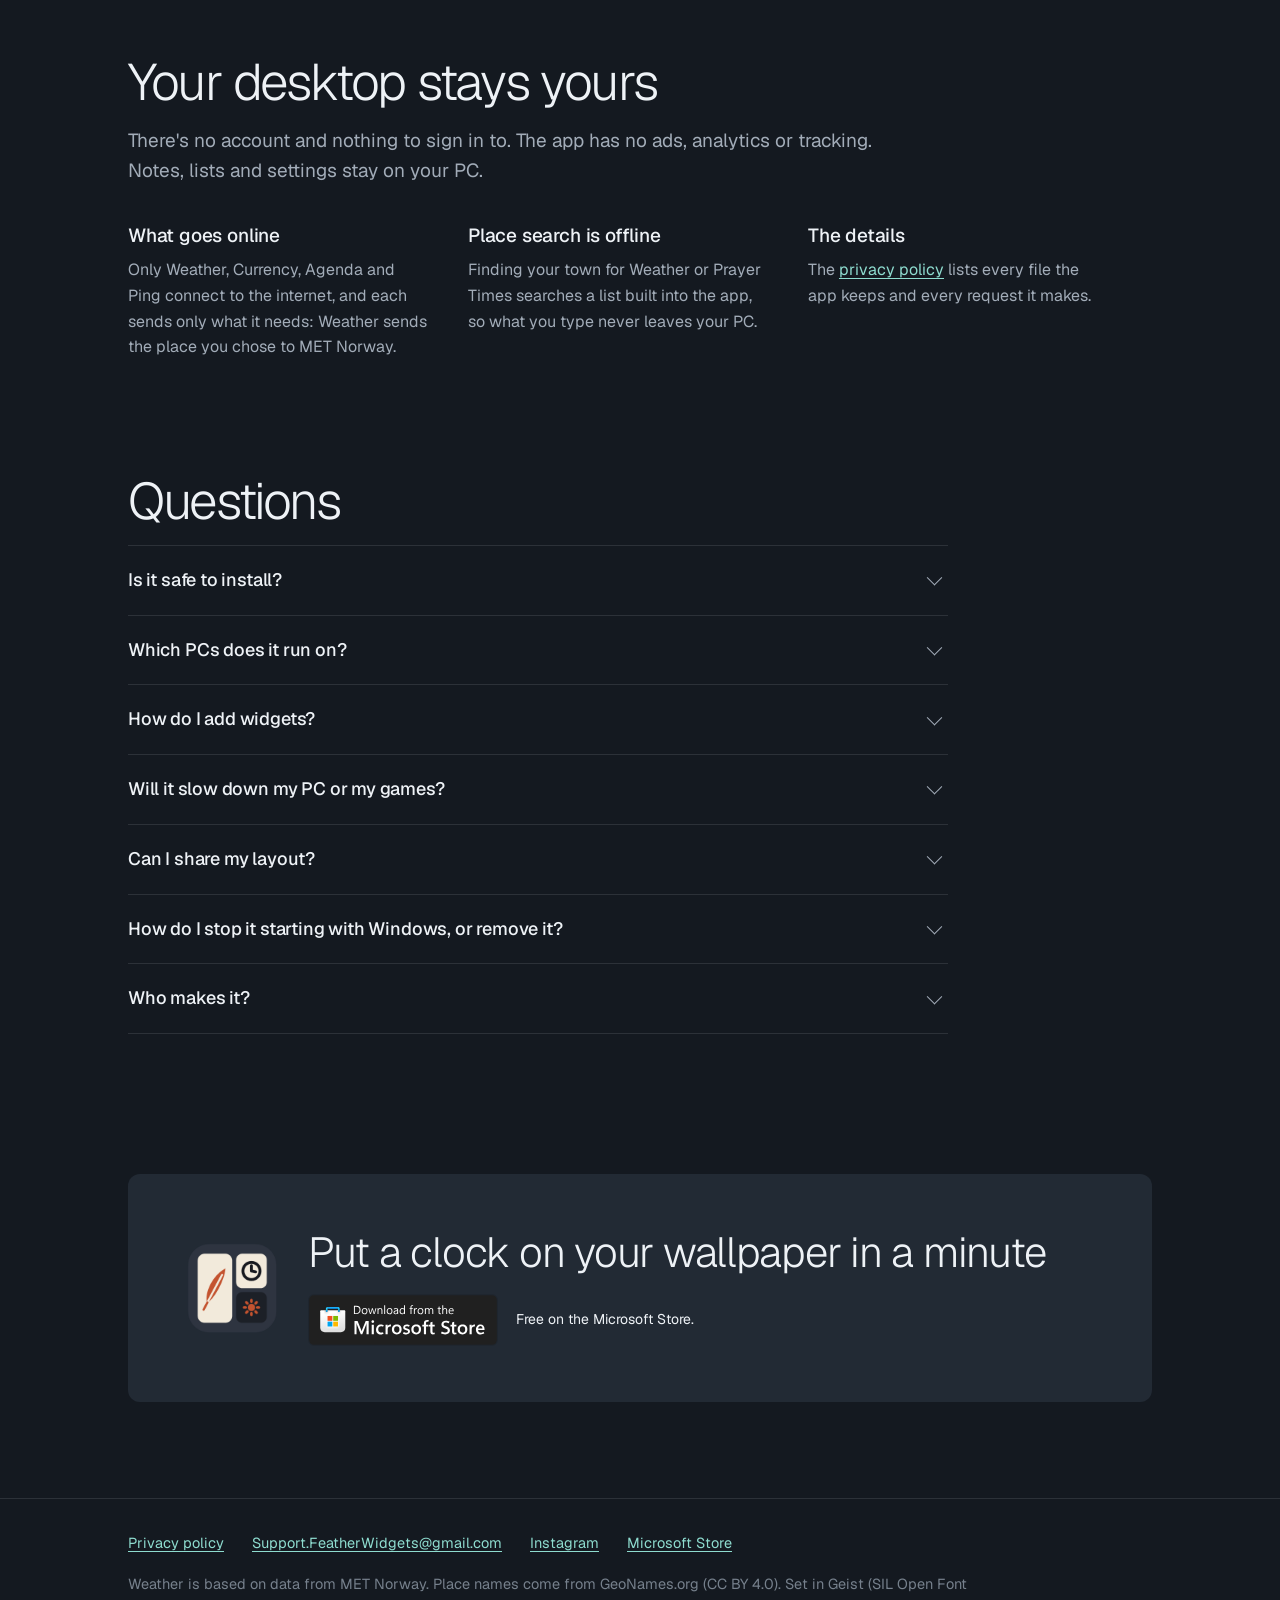
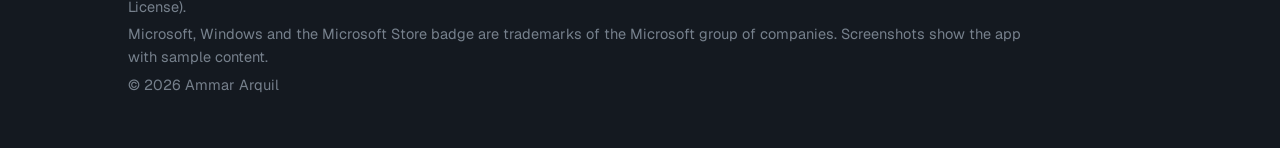
==== commit e6a3758a: "0.1.4: 76 widgets, 42 free, with the island, media and the new Pro widgets in the list" ====
--- a/index.html
+++ b/index.html
@@ -45,7 +45,7 @@
     <p>Clocks, weather, prayer times, to-do lists, notes and a PC monitor, sitting on your wallpaper behind your apps.</p>
     <div class="get">
       <a class="badge" href="https://apps.microsoft.com/detail/9N2967DGNJJS?referrer=appbadge&amp;mode=direct" data-get><img src="assets/ms-store-badge.svg" width="161" height="44" alt="Download from the Microsoft Store"></a>
-      <small>Free, with 44 widgets.<br>Windows 10 and 11.</small>
+      <small>Free, with 42 widgets.<br>Windows 10 and 11.</small>
     </div>
   </div>
 
@@ -89,7 +89,7 @@
 <main id="main">
   <section class="band" id="widgets" aria-labelledby="h-widgets">
     <div class="wrap">
-      <h2 id="h-widgets">63 widgets, and 44 of them are free</h2>
+      <h2 id="h-widgets">76 widgets, and 42 of them are free</h2>
       <p class="intro">Each one sits on your desktop behind your windows. Drag it anywhere, resize it from any edge, and pick its font, text colour and glass.</p>
 
       <div class="tabs" role="tablist" aria-label="Widget screenshots">
@@ -109,10 +109,10 @@
       </div>
 
       <div class="all" aria-label="Every widget">
-        <div><h3>Clocks</h3><ul><li>Glass Digital</li><li>Analog</li><li>Minimal</li><li>World Clock</li><li>Date</li><li>Day Progress</li><li>Text Clock</li><li>Dot Matrix</li><li>Rings</li><li>Outline</li><li>Seven Segment</li><li>Stopwatch</li><li>Flip<span class="pro">Pro</span></li><li>Big Type<span class="pro">Pro</span></li><li>Word Clock<span class="pro">Pro</span></li><li>Orbit<span class="pro">Pro</span></li><li>Nixie Tube<span class="pro">Pro</span></li><li>Binary<span class="pro">Pro</span></li><li>World Time Bar<span class="pro">Pro</span></li></ul></div>
-        <div><h3>Plan &amp; focus</h3><ul><li>To-do</li><li>Notes</li><li>Calendar</li><li>Habits</li><li>Focus Timer</li><li>Timer</li><li>Countdown</li><li>Agenda<span class="pro">Pro</span></li></ul><h3 style="margin-top:24px">Everyday</h3><ul><li>Weather</li><li>Sun &amp; Moon</li><li>Currency</li><li>Calculator</li><li>Word of the Day</li><li>Lock Keys</li><li>Now Playing</li><li>Artwork Ring</li><li>Slim Bar</li><li>Poster</li></ul></div>
-        <div><h3>Your PC</h3><ul><li>PC Monitor</li><li>Network Speed</li><li>Battery</li><li>Disks</li><li>System Info</li><li>Recycle Bin</li><li>App Launcher<span class="pro">Pro</span></li><li>Top Apps<span class="pro">Pro</span></li><li>Game Time<span class="pro">Pro</span></li><li>Ping<span class="pro">Pro</span></li><li>Pinned Folder<span class="pro">Pro</span></li></ul><h3 style="margin-top:24px">Wellbeing</h3><ul><li>Screen Time</li><li>Eye Rest</li><li>Breathe</li><li>Water</li></ul></div>
-        <div><h3>Decor</h3><ul><li>Your GIF</li><li>Label</li><li>Divider</li><li>Year in Dots</li><li>Photo Slideshow<span class="pro">Pro</span></li><li>Aurora<span class="pro">Pro</span></li></ul><h3 style="margin-top:24px">Islamic</h3><ul><li>Prayer Times</li><li>Tasbih<span class="pro">Pro</span></li><li>99 Names<span class="pro">Pro</span></li><li>Ramadan Tracker<span class="pro">Pro</span></li><li>Hijri &amp; Date<span class="pro">Pro</span></li></ul></div>
+        <div><h3>Clocks</h3><ul><li>Glass Digital</li><li>Analog</li><li>Minimal</li><li>World Clock</li><li>Date</li><li>Day Progress</li><li>Text Clock</li><li>Dot Matrix</li><li>Rings</li><li>Outline</li><li>Seven Segment</li><li>Stopwatch</li><li>Flip<span class="pro">Pro</span></li><li>Chronograph<span class="pro">Pro</span></li><li>Big Type<span class="pro">Pro</span></li><li>Word Clock<span class="pro">Pro</span></li><li>Daylight Clock<span class="pro">Pro</span></li><li>Tear-off Calendar<span class="pro">Pro</span></li><li>Orbit<span class="pro">Pro</span></li><li>Nixie Tube<span class="pro">Pro</span></li><li>Binary<span class="pro">Pro</span></li><li>World Time Bar<span class="pro">Pro</span></li></ul></div>
+        <div><h3>Everyday</h3><ul><li>Island</li><li>Weather</li><li>Sun &amp; Moon</li><li>Currency</li><li>Calculator</li><li>Word of the Day</li><li>Lock Keys</li></ul><h3 style="margin-top:24px">Plan &amp; focus</h3><ul><li>To-do</li><li>Notes</li><li>Calendar</li><li>Habits</li><li>Focus Timer</li><li>Timer</li><li>Countdown</li><li>Agenda<span class="pro">Pro</span></li><li>Countdown List<span class="pro">Pro</span></li><li>Week Planner<span class="pro">Pro</span></li><li>Goals<span class="pro">Pro</span></li></ul></div>
+        <div><h3>Your PC</h3><ul><li>PC Monitor</li><li>Network Speed</li><li>Battery</li><li>Disks</li><li>System Info</li><li>Recycle Bin</li><li>App Launcher<span class="pro">Pro</span></li><li>Top Apps<span class="pro">Pro</span></li><li>Game Time<span class="pro">Pro</span></li><li>Ping<span class="pro">Pro</span></li><li>GPU Monitor<span class="pro">Pro</span></li><li>Pinned Folder<span class="pro">Pro</span></li><li>Power Mode<span class="pro">Pro</span></li></ul><h3 style="margin-top:24px">Wellbeing</h3><ul><li>Screen Time</li><li>Eye Rest</li><li>Breathe</li><li>Water</li></ul></div>
+        <div><h3>Media</h3><ul><li>Now Playing</li><li>Artwork Ring<span class="pro">Pro</span></li><li>Slim Bar<span class="pro">Pro</span></li><li>Poster<span class="pro">Pro</span></li><li>Volume Mixer<span class="pro">Pro</span></li><li>Mic Mute<span class="pro">Pro</span></li></ul><h3 style="margin-top:24px">Decor</h3><ul><li>Your GIF</li><li>Label</li><li>Divider</li><li>Year in Dots</li><li>Photo Slideshow<span class="pro">Pro</span></li><li>Aurora<span class="pro">Pro</span></li></ul><h3 style="margin-top:24px">Islamic</h3><ul><li>Prayer Times</li><li>Tasbih<span class="pro">Pro</span></li><li>99 Names<span class="pro">Pro</span></li><li>Ramadan Tracker<span class="pro">Pro</span></li><li>Verse of the Day<span class="pro">Pro</span></li><li>Hijri &amp; Date<span class="pro">Pro</span></li><li>Salah Tracker<span class="pro">Pro</span></li></ul></div>
       </div>
       <p class="legend">Widgets marked Pro can be tried on your desktop for 10 minutes each. Pro isn't for sale yet.</p>
     </div>
@@ -152,7 +152,7 @@
           <li>Adjust each prayer by a few minutes, and the Hijri date by a day or two</li>
           <li>An optional reminder at each prayer time</li>
         </ul>
-        <p>Times are calculated, so check them against your local mosque and adjust if needed. Tasbih, 99 Names, Ramadan Tracker and Hijri &amp; Date come with Pro.</p>
+        <p>Times are calculated, so check them against your local mosque and adjust if needed. Tasbih, 99 Names, Ramadan Tracker, Hijri &amp; Date, Verse of the Day and Salah Tracker come with Pro.</p>
       </div>
     </div>
   </section>
@@ -165,12 +165,12 @@
         <div class="plan free">
           <h3>Free</h3>
           <p class="sub">On the Microsoft Store now</p>
-          <ul><li>44 widgets, with no time limit</li><li>Every font, ink colour and glass style</li><li>No account, no ads</li></ul>
+          <ul><li>42 widgets, including the island, with no time limit</li><li>Every font, ink colour and glass style</li><li>No account, no ads</li></ul>
         </div>
         <div class="plan">
           <h3>Pro</h3>
           <p class="sub">Not for sale yet</p>
-          <ul><li>19 more widgets, including Flip, Word Clock, Agenda, Tasbih and 99 Names</li><li>Try any Pro widget on your desktop for 10 minutes now</li><li>Planned as a one-time purchase through the Microsoft Store, with no subscription</li></ul>
+          <ul><li>34 more widgets, including Volume Mixer, Mic Mute, GPU Monitor, Week Planner, Flip and Word Clock</li><li>Try any Pro widget on your desktop for 10 minutes now</li><li>Planned as a one-time purchase through the Microsoft Store, with no subscription</li></ul>
         </div>
       </div>
     </div>
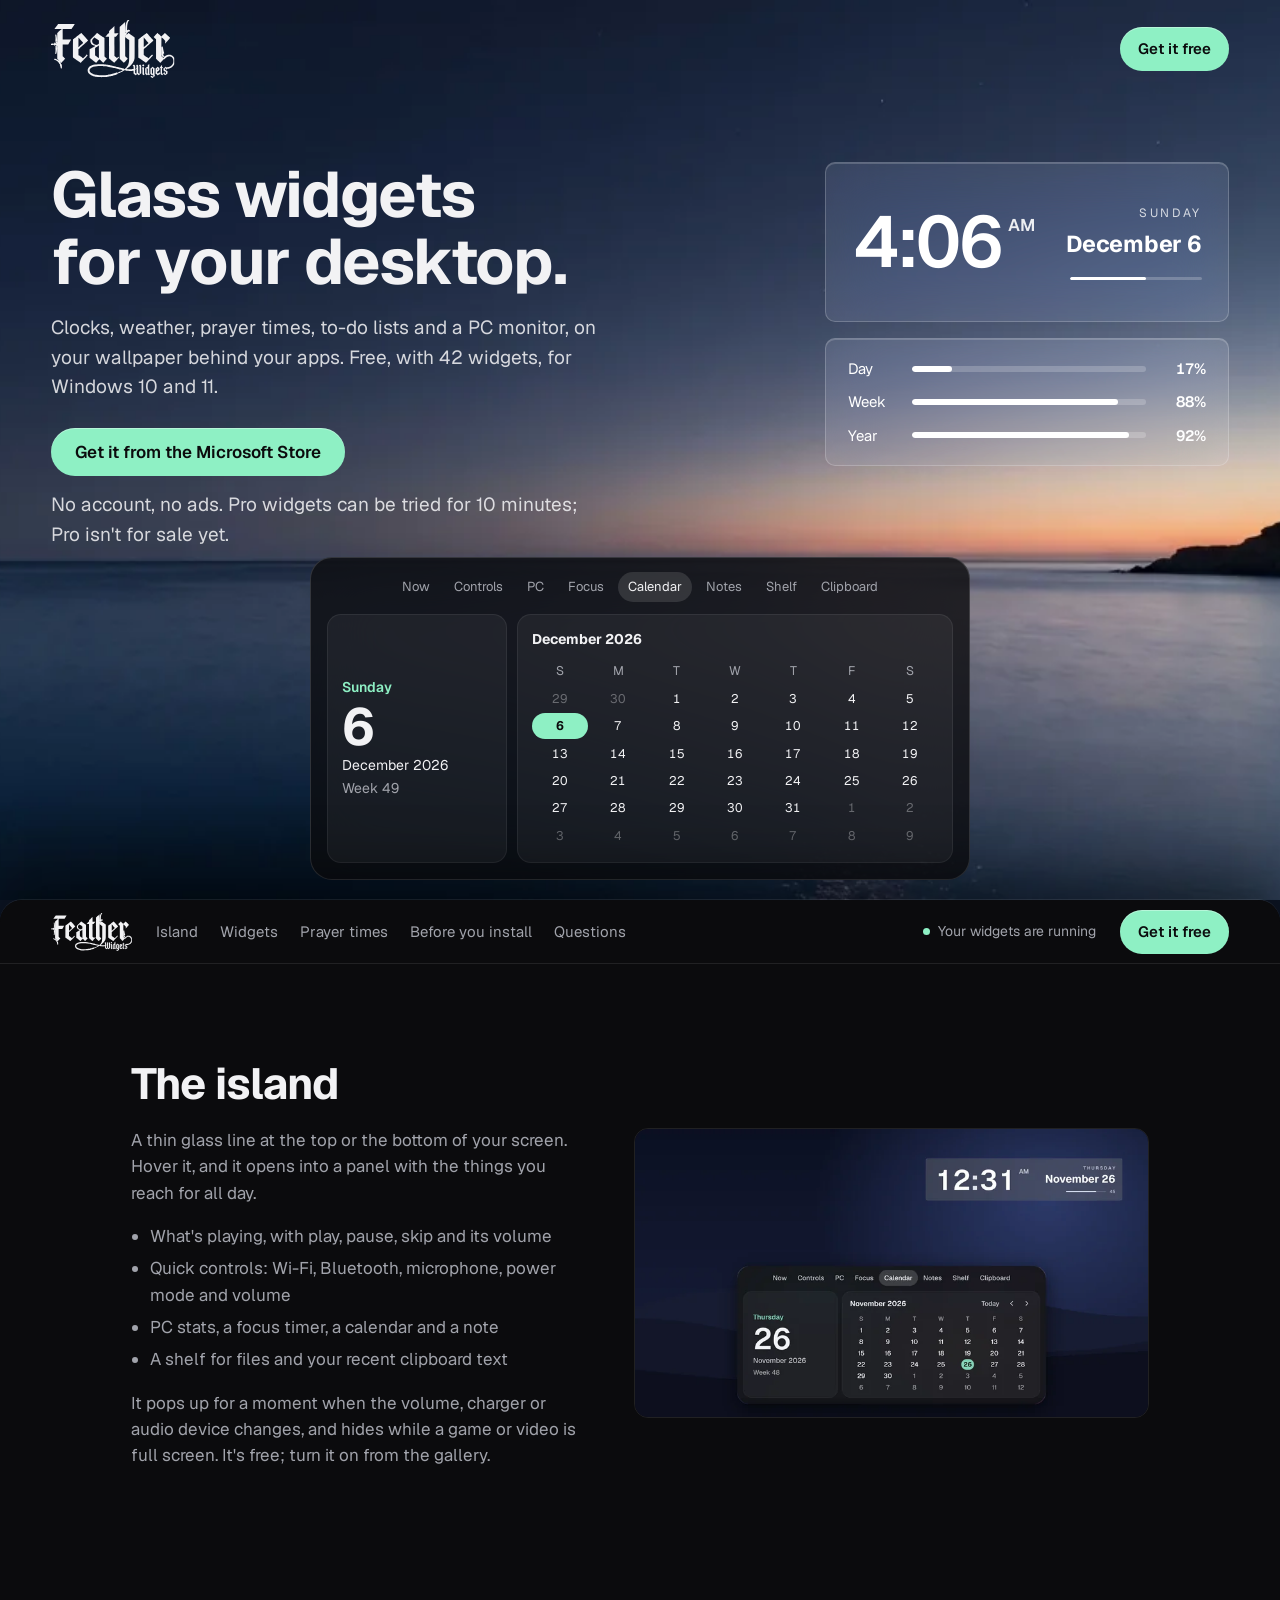
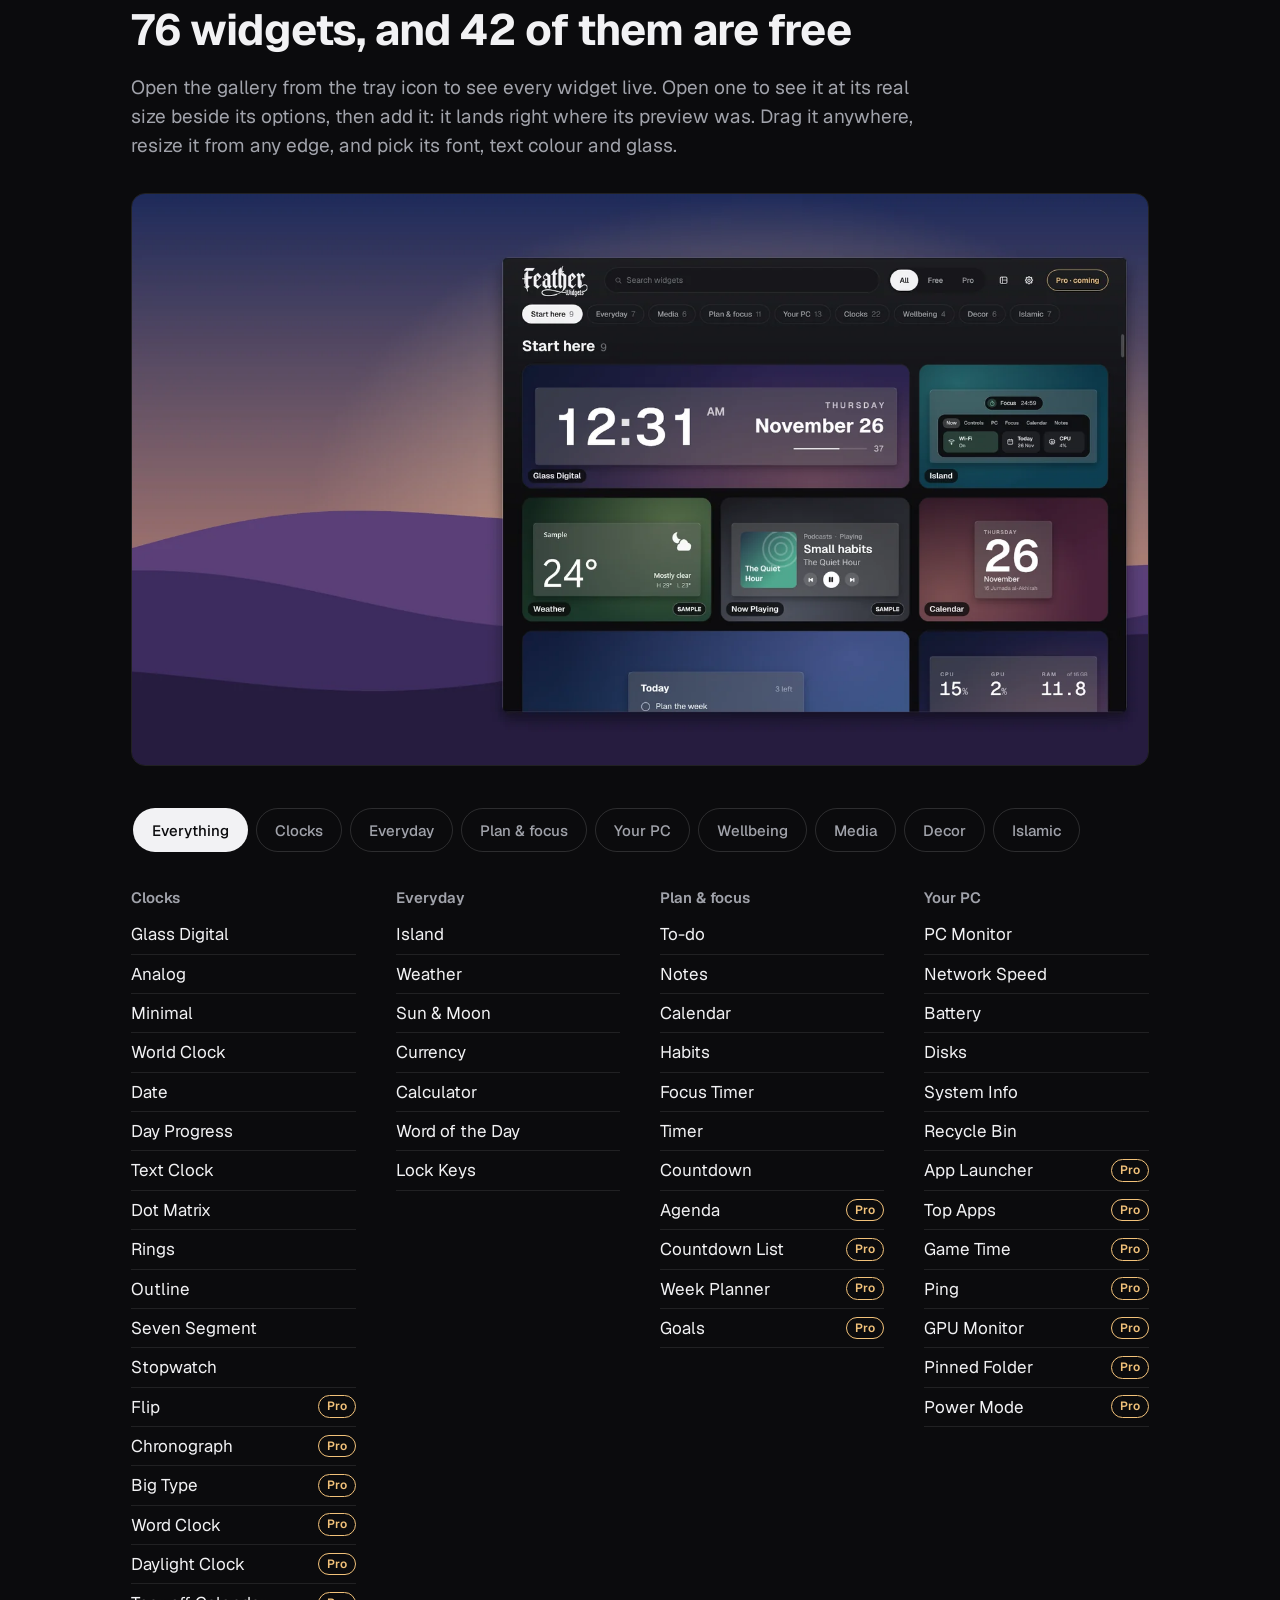
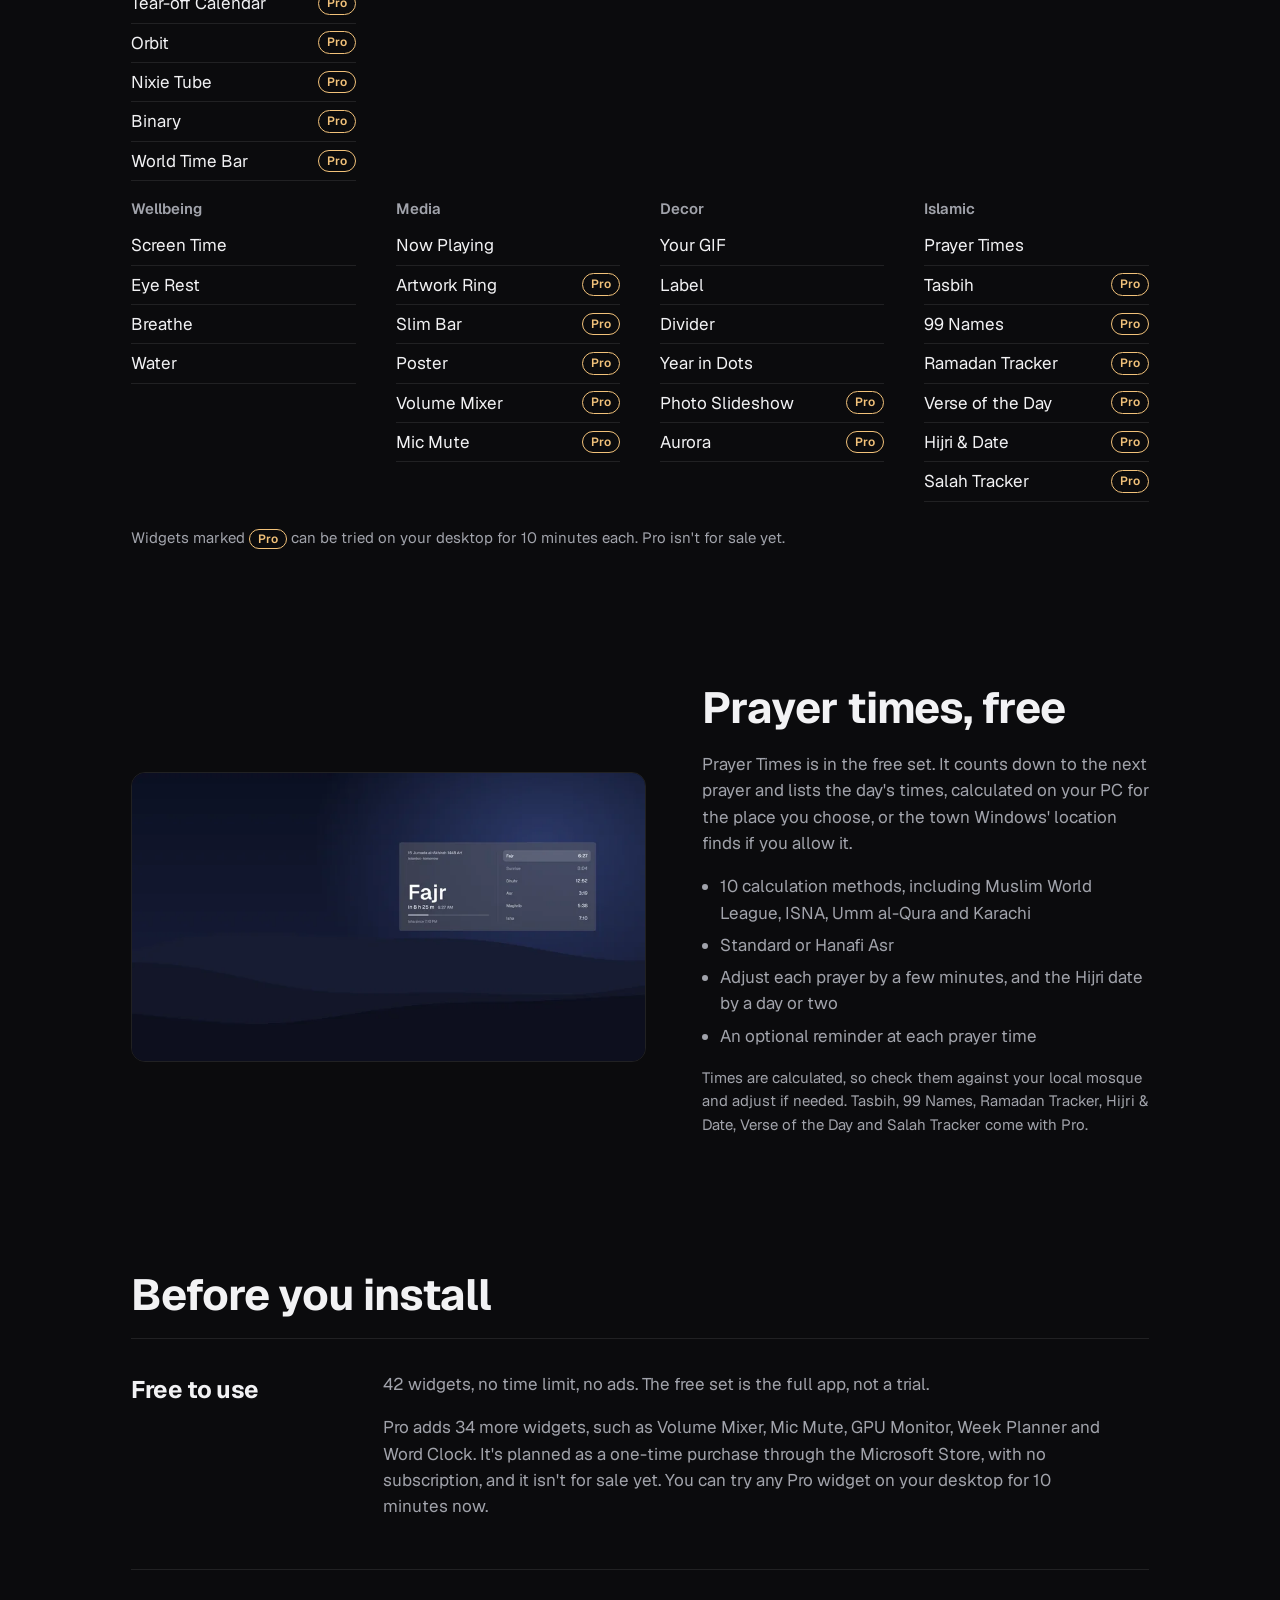
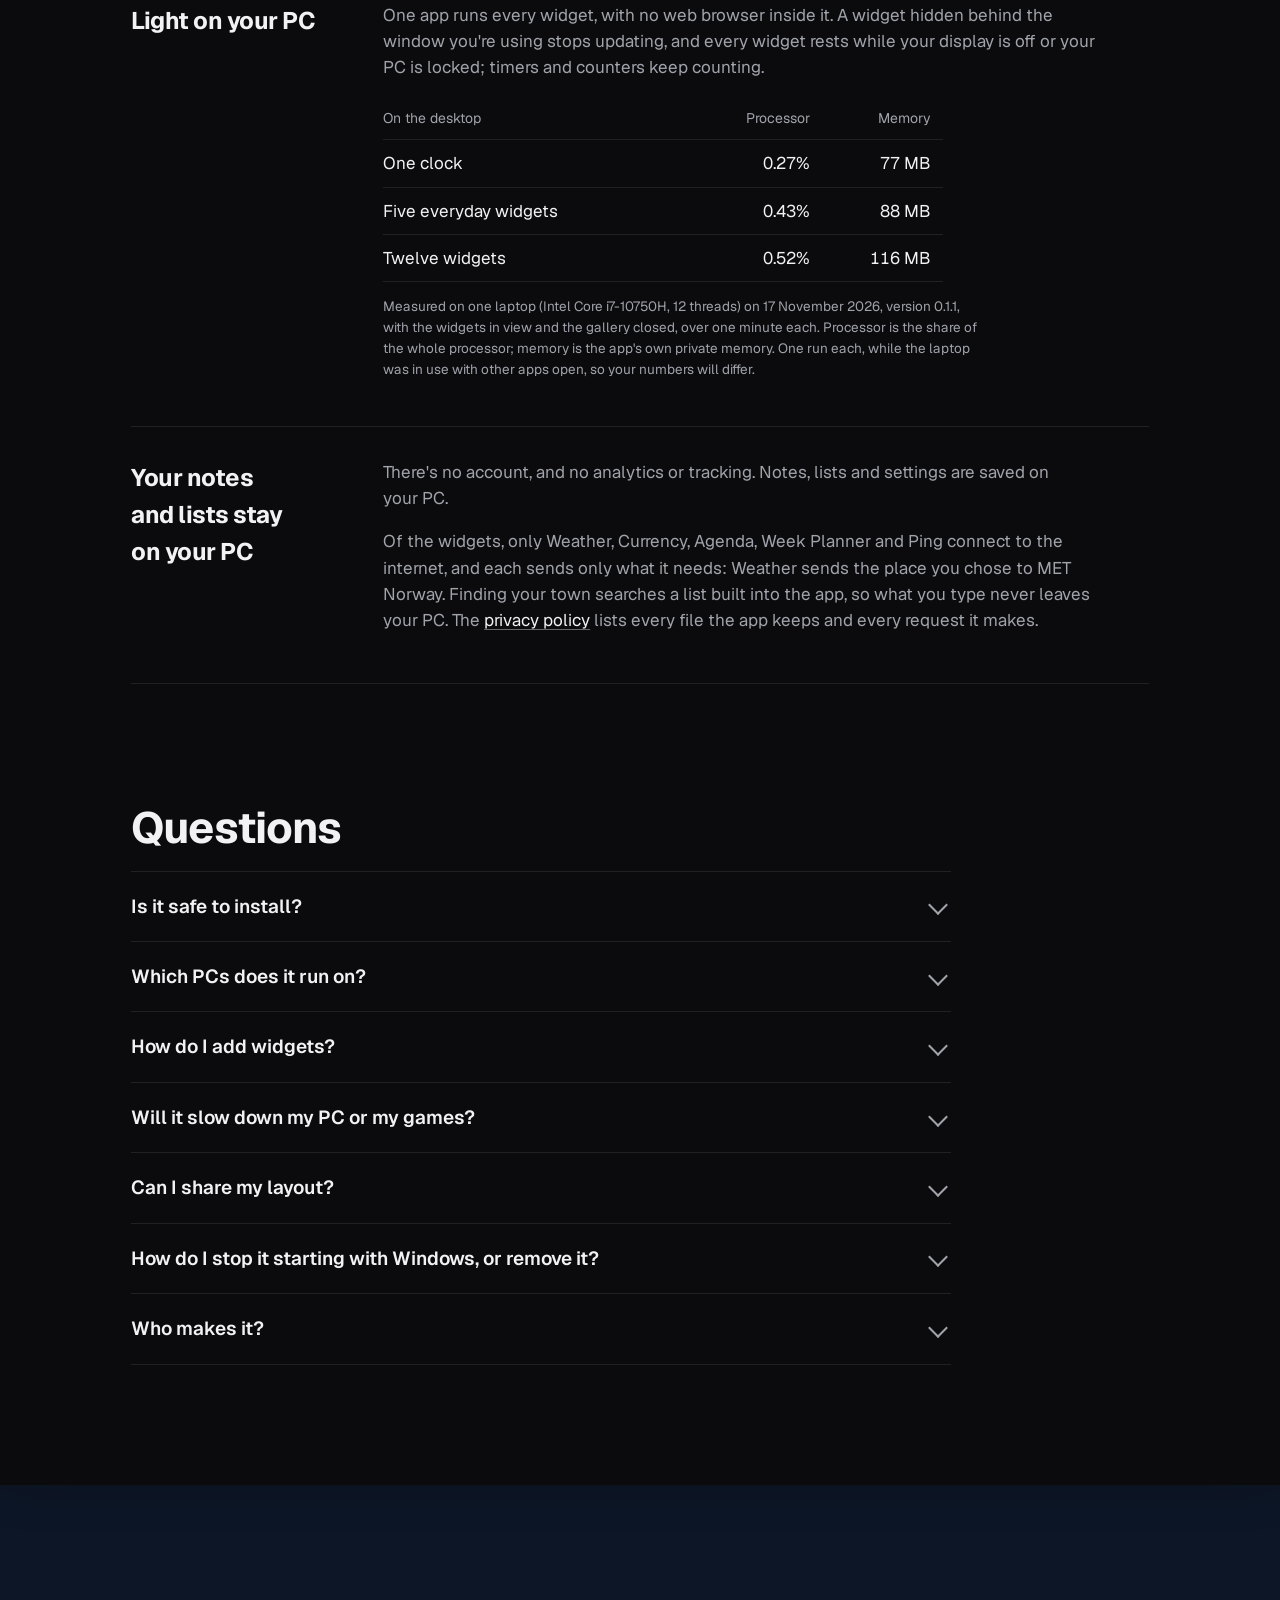
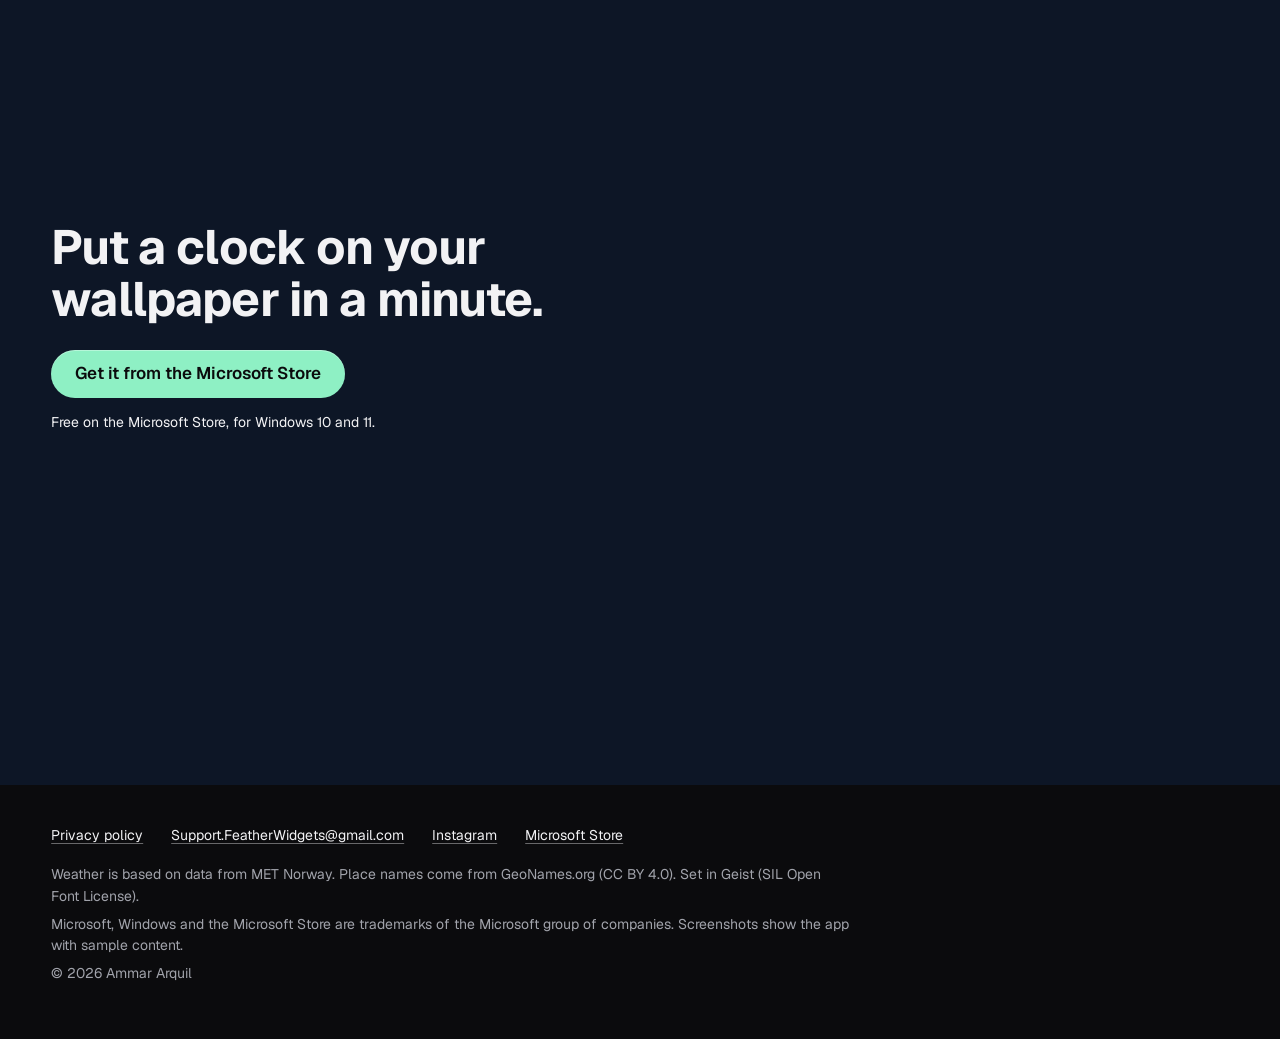
==== commit 4575a749: "Website revamp: the page scrolls over the wallpaper like an app window, widgets you can drag and tap" ====
--- a/index.html
+++ b/index.html
@@ -6,7 +6,7 @@
 <title>Feather Widgets: glass widgets for your Windows desktop</title>
 <meta name="description" content="Free frosted-glass desktop widgets for Windows 10 and 11: clocks, weather, prayer times, to-do, notes, a PC monitor and more. On the Microsoft Store. No account, no ads.">
 <link rel="canonical" href="https://ammartheawesome.github.io/feather-widgets/">
-<meta name="theme-color" content="#141920">
+<meta name="theme-color" content="#0B0B0D">
 <meta property="og:type" content="website">
 <meta property="og:site_name" content="Feather Widgets">
 <meta property="og:title" content="Feather Widgets: glass widgets for your Windows desktop">
@@ -19,7 +19,9 @@
 <link rel="icon" href="assets/favicon-48.png">
 <link rel="apple-touch-icon" href="assets/apple-touch-icon.png">
 <link rel="preload" href="assets/geist.woff2" as="font" type="font/woff2" crossorigin>
-<link rel="stylesheet" href="assets/site.css">
+<link rel="preload" as="image" href="assets/wall-sea-phone.webp" media="(max-width: 760px) and (orientation: portrait)">
+<link rel="preload" as="image" imagesrcset="assets/wall-sea-1376.webp 1376w, assets/wall-sea-1920.webp 1920w" imagesizes="100vw" media="not ((max-width: 760px) and (orientation: portrait))">
+<link rel="stylesheet" href="assets/home.css">
 <script type="application/ld+json">
 {"@context":"https://schema.org","@type":"SoftwareApplication","name":"Feather Widgets","operatingSystem":"Windows 10, Windows 11",
  "applicationCategory":"DesktopEnhancementApplication","description":"Frosted-glass desktop widgets for Windows: clocks, weather, prayer times, to-do, notes, a PC monitor and more.",
@@ -30,220 +32,209 @@
 <body>
 <a class="skip" href="#main">Skip to content</a>
 
-<div class="desk" id="desk">
-  <div class="walls" id="walls" aria-hidden="true"></div>
-
-  <header class="bar">
-    <div class="wrap">
-      <a class="home" href="./"><img src="assets/icon-256.png" alt="" width="32" height="32">Feather Widgets</a>
-      <nav aria-label="Main"><a href="#widgets">Widgets</a><a href="#light">Performance</a><a href="#faq">Questions</a><a href="privacy/">Privacy</a></nav>
-    </div>
+<!-- The wallpaper: a sea at blue hour, made with Google Gemini (2026-11-26), with real-looking glass widgets on it. It stays put; the page window
+     below scrolls up over it, and widgets it covers pause, as they do in the app. -->
+<div class="stage" id="stage">
+  <picture class="wall" aria-hidden="true">
+    <source media="(max-width: 760px) and (orientation: portrait)" srcset="assets/wall-sea-phone.webp" width="768" height="1376">
+    <img src="assets/wall-sea-1920.webp" srcset="assets/wall-sea-1376.webp 1376w, assets/wall-sea-1920.webp 1920w" sizes="100vw" alt="" width="1920" height="1072" fetchpriority="high">
+  </picture>
+
+  <header class="top">
+    <a class="mark" href="./" aria-label="Feather Widgets, home"><svg viewBox="0 0 2129 1000" aria-hidden="true"><use href="#logo"/></svg></a>
+    <a class="get small" href="https://apps.microsoft.com/detail/9N2967DGNJJS" data-get>Get it free</a>
   </header>
 
-  <div class="w w-title" data-w="title">
-    <h1>Glass widgets for your Windows desktop</h1>
-    <p>Clocks, weather, prayer times, to-do lists, notes and a PC monitor, sitting on your wallpaper behind your apps.</p>
-    <div class="get">
-      <a class="badge" href="https://apps.microsoft.com/detail/9N2967DGNJJS?referrer=appbadge&amp;mode=direct" data-get><img src="assets/ms-store-badge.svg" width="161" height="44" alt="Download from the Microsoft Store"></a>
-      <small>Free, with 42 widgets.<br>Windows 10 and 11.</small>
-    </div>
-  </div>
-
-  <div class="w w-clock" data-w="clock" role="img" aria-label="A Glass Digital clock showing your time">
-    <div class="t"><span id="clk-t">1:27</span><sup id="clk-ap">PM</sup></div>
-    <div class="d">
-      <div class="wd" id="clk-wd">Sunday</div>
-      <div class="md" id="clk-md">November 15</div>
-      <div class="sec"><i><b id="clk-bar"></b></i><span id="clk-s">00</span></div>
-    </div>
-  </div>
-
-  <div class="pair">
-    <div class="w w-todo" data-w="todo">
-      <div class="w-head">Today <span id="todo-left">3 left</span></div>
-      <ul>
-        <li><label><input type="checkbox" data-task="drag"><span class="task-drag">Drag a widget</span></label></li>
-        <li><label><input type="checkbox" data-task="wall"><span>Try another wallpaper</span></label></li>
-        <li><label><input type="checkbox" data-task="get"><span>Get Feather Widgets</span></label></li>
-      </ul>
-    </div>
-
-    <div class="w w-prog" data-w="prog" aria-label="How much of today, this week and this year has passed">
-      <div class="w-head">Progress</div>
-      <div class="row"><span>Day</span><i><b id="p-day"></b></i><em id="p-day-v">0%</em></div>
-      <div class="row"><span>Week</span><i><b id="p-week"></b></i><em id="p-week-v">0%</em></div>
-      <div class="row"><span>Year</span><i><b id="p-year"></b></i><em id="p-year-v">0%</em></div>
-    </div>
-  </div>
-
-  <div class="w w-walls" data-w="walls" role="group" aria-label="Wallpaper">
-    Wallpaper
-    <button type="button" data-wall="dusk" aria-label="Dusk" aria-pressed="true"></button>
-    <button type="button" data-wall="dawn" aria-label="Dawn" aria-pressed="false"></button>
-    <button type="button" data-wall="ocean" aria-label="Ocean" aria-pressed="false"></button>
-    <button type="button" data-wall="night" aria-label="Night" aria-pressed="false"></button>
-    <button type="button" data-wall="mist" aria-label="Mist" aria-pressed="false"></button>
+  <div class="hero">
+    <h1>Glass widgets for your desktop.</h1>
+    <p>Clocks, weather, prayer times, to-do lists and a PC monitor, on your wallpaper behind your apps. Free, with 42 widgets, for Windows 10 and 11.</p>
+    <a class="get" href="https://apps.microsoft.com/detail/9N2967DGNJJS" data-get>Get it from the Microsoft Store</a>
+    <p class="note">No account, no ads. Pro widgets can be tried for 10 minutes; Pro isn't for sale yet.</p>
+  </div>
+
+  <!-- widgets on the wallpaper (data-widget: counted by the "paused while covered" line) -->
+  <div class="w w-clock" data-widget="clock" role="button" tabindex="0" aria-label="A Glass Digital clock widget showing your time. Press Enter to change its glass.">
+    <div class="clock-time"><span id="hm"></span><span class="ap" id="ap"></span></div>
+    <div class="clock-side"><span class="wd" id="wd"></span><span class="dt" id="dt"></span><span class="secs"><i id="secbar"></i></span></div>
+  </div>
+  <div class="w w-prog" data-widget="progress" role="button" tabindex="0" aria-label="A Day Progress widget. Press Enter to change its glass.">
+    <div class="row"><span>Day</span><span class="bar"><i id="pday"></i></span><b id="tday"></b></div>
+    <div class="row"><span>Week</span><span class="bar"><i id="pweek"></i></span><b id="tweek"></b></div>
+    <div class="row"><span>Year</span><span class="bar"><i id="pyear"></i></span><b id="tyear"></b></div>
+  </div>
+
+  <!-- the island: a pill at the bottom of the wallpaper; opens once on load, then on hover or tap -->
+  <div class="island" id="island">
+    <button class="pill" id="pill" aria-expanded="false" aria-controls="panel"><span class="dot"></span><span id="pilltime"></span><span class="pl">Open the island</span></button>
+    <div class="panel" id="panel" role="region" aria-label="The island, open on its calendar page">
+      <div class="tabs" aria-hidden="true"><span>Now</span><span>Controls</span><span>PC</span><span>Focus</span><span class="on">Calendar</span><span>Notes</span><span>Shelf</span><span>Clipboard</span></div>
+      <div class="cal">
+        <div class="today"><span class="dname" id="cdname"></span><b id="cday"></b><span id="cmonth"></span><span class="wk" id="cweek"></span></div>
+        <div class="month"><div class="mh"><b id="cmtitle"></b></div><div class="grid" id="cgrid"></div></div>
+      </div>
+    </div>
   </div>
 </div>
 
-<main id="main">
-  <section class="band" id="widgets" aria-labelledby="h-widgets">
-    <div class="wrap">
-      <h2 id="h-widgets">76 widgets, and 42 of them are free</h2>
-      <p class="intro">Each one sits on your desktop behind your windows. Drag it anywhere, resize it from any edge, and pick its font, text colour and glass.</p>
-
-      <div class="tabs" role="tablist" aria-label="Widget screenshots">
-        <button role="tab" id="tab-0" aria-controls="shot" aria-selected="true" data-i="0">Everyday</button>
-        <button role="tab" id="tab-1" aria-controls="shot" aria-selected="false" tabindex="-1" data-i="1">Clocks</button>
-        <button role="tab" id="tab-2" aria-controls="shot" aria-selected="false" tabindex="-1" data-i="2">Weather</button>
-        <button role="tab" id="tab-3" aria-controls="shot" aria-selected="false" tabindex="-1" data-i="3">Lists and focus</button>
-        <button role="tab" id="tab-4" aria-controls="shot" aria-selected="false" tabindex="-1" data-i="4">PC and system</button>
-        <button role="tab" id="tab-5" aria-controls="shot" aria-selected="false" tabindex="-1" data-i="5">Wellbeing</button>
-        <button role="tab" id="tab-6" aria-controls="shot" aria-selected="false" tabindex="-1" data-i="6">Prayer</button>
-        <button role="tab" id="tab-7" aria-controls="shot" aria-selected="false" tabindex="-1" data-i="7">Your style</button>
-        <button role="tab" id="tab-8" aria-controls="shot" aria-selected="false" tabindex="-1" data-i="8">Gallery</button>
-      </div>
-      <div id="shot" role="tabpanel" aria-labelledby="tab-0">
-        <div class="viewer"><img id="shot-img" src="assets/shots/1-hero-1600.webp" srcset="assets/shots/1-hero-800.webp 800w, assets/shots/1-hero-1600.webp 1600w" sizes="(max-width: 1180px) 100vw, 1120px" width="1600" height="900" alt=""></div>
-        <p class="caption" id="shot-cap"></p>
-      </div>
-
-      <div class="all" aria-label="Every widget">
-        <div><h3>Clocks</h3><ul><li>Glass Digital</li><li>Analog</li><li>Minimal</li><li>World Clock</li><li>Date</li><li>Day Progress</li><li>Text Clock</li><li>Dot Matrix</li><li>Rings</li><li>Outline</li><li>Seven Segment</li><li>Stopwatch</li><li>Flip<span class="pro">Pro</span></li><li>Chronograph<span class="pro">Pro</span></li><li>Big Type<span class="pro">Pro</span></li><li>Word Clock<span class="pro">Pro</span></li><li>Daylight Clock<span class="pro">Pro</span></li><li>Tear-off Calendar<span class="pro">Pro</span></li><li>Orbit<span class="pro">Pro</span></li><li>Nixie Tube<span class="pro">Pro</span></li><li>Binary<span class="pro">Pro</span></li><li>World Time Bar<span class="pro">Pro</span></li></ul></div>
-        <div><h3>Everyday</h3><ul><li>Island</li><li>Weather</li><li>Sun &amp; Moon</li><li>Currency</li><li>Calculator</li><li>Word of the Day</li><li>Lock Keys</li></ul><h3 style="margin-top:24px">Plan &amp; focus</h3><ul><li>To-do</li><li>Notes</li><li>Calendar</li><li>Habits</li><li>Focus Timer</li><li>Timer</li><li>Countdown</li><li>Agenda<span class="pro">Pro</span></li><li>Countdown List<span class="pro">Pro</span></li><li>Week Planner<span class="pro">Pro</span></li><li>Goals<span class="pro">Pro</span></li></ul></div>
-        <div><h3>Your PC</h3><ul><li>PC Monitor</li><li>Network Speed</li><li>Battery</li><li>Disks</li><li>System Info</li><li>Recycle Bin</li><li>App Launcher<span class="pro">Pro</span></li><li>Top Apps<span class="pro">Pro</span></li><li>Game Time<span class="pro">Pro</span></li><li>Ping<span class="pro">Pro</span></li><li>GPU Monitor<span class="pro">Pro</span></li><li>Pinned Folder<span class="pro">Pro</span></li><li>Power Mode<span class="pro">Pro</span></li></ul><h3 style="margin-top:24px">Wellbeing</h3><ul><li>Screen Time</li><li>Eye Rest</li><li>Breathe</li><li>Water</li></ul></div>
-        <div><h3>Media</h3><ul><li>Now Playing</li><li>Artwork Ring<span class="pro">Pro</span></li><li>Slim Bar<span class="pro">Pro</span></li><li>Poster<span class="pro">Pro</span></li><li>Volume Mixer<span class="pro">Pro</span></li><li>Mic Mute<span class="pro">Pro</span></li></ul><h3 style="margin-top:24px">Decor</h3><ul><li>Your GIF</li><li>Label</li><li>Divider</li><li>Year in Dots</li><li>Photo Slideshow<span class="pro">Pro</span></li><li>Aurora<span class="pro">Pro</span></li></ul><h3 style="margin-top:24px">Islamic</h3><ul><li>Prayer Times</li><li>Tasbih<span class="pro">Pro</span></li><li>99 Names<span class="pro">Pro</span></li><li>Ramadan Tracker<span class="pro">Pro</span></li><li>Verse of the Day<span class="pro">Pro</span></li><li>Hijri &amp; Date<span class="pro">Pro</span></li><li>Salah Tracker<span class="pro">Pro</span></li></ul></div>
-      </div>
-      <p class="legend">Widgets marked Pro can be tried on your desktop for 10 minutes each. Pro isn't for sale yet.</p>
-    </div>
-  </section>
-
-  <section class="band" id="light" aria-labelledby="h-light">
-    <div class="wrap">
-      <h2 id="h-light">Light enough to leave running</h2>
-      <p class="intro">Widgets run all day, so they have to stay out of the way. One app runs every widget, with no web browser inside it, and most widgets rest while a window covers them.</p>
-      <table class="spec">
-        <thead><tr><th scope="col">On the desktop</th><th scope="col">Processor</th><th scope="col">Memory</th></tr></thead>
-        <tbody>
-          <tr><th scope="row">One clock</th><td>0.27%</td><td>77 MB</td></tr>
-          <tr><th scope="row">Five everyday widgets</th><td>0.43%</td><td>88 MB</td></tr>
-          <tr><th scope="row">Twelve widgets</th><td>0.52%</td><td>116 MB</td></tr>
-        </tbody>
-      </table>
-      <p class="fine">Measured on one laptop (Intel Core i7-10750H, 12 threads) on 17 November 2026, version 0.1.1, with the widgets in view and the gallery closed, over one minute each. Processor is the share of the whole processor; memory is the app's own private memory. One run each, while the laptop was in use with other apps open, so your numbers will differ.</p>
-      <div class="points">
-        <div><h3>Rests when covered</h3><p>A widget that's hidden behind a window stops updating. Timers, Screen Time, Game Time, Eye Rest and Prayer Times keep counting.</p></div>
-        <div><h3>Lighter glass</h3><p>Switch the blur off for the lightest widgets: useful with Wallpaper Engine or Lively. On Windows 10 it's on unless you change it.</p></div>
-        <div><h3>Saves everything</h3><p>Positions, sizes and settings come back after a restart. It can start with Windows, and you can turn that off.</p></div>
-      </div>
-    </div>
-  </section>
-
-  <section class="band" id="prayer" aria-labelledby="h-prayer">
-    <div class="wrap split">
-      <img src="assets/shots/9-prayer-1600.webp" srcset="assets/shots/9-prayer-800.webp 800w, assets/shots/9-prayer-1600.webp 1600w" sizes="(max-width: 860px) 100vw, 620px" width="1600" height="900" loading="lazy"
-        alt="The Prayer Times widget showing the next prayer, Dhuhr, and the day's times, with Hijri & Date and Tasbih widgets below.">
+<!-- The page: an app window that scrolls up over the wallpaper -->
+<main id="main" class="window">
+  <div class="titlebar">
+    <a class="mark" href="./" aria-label="Feather Widgets, home"><svg viewBox="0 0 2129 1000" aria-hidden="true"><use href="#logo"/></svg></a>
+    <nav aria-label="Main"><a href="#island-sec">Island</a><a href="#widgets">Widgets</a><a href="#prayer">Prayer times</a><a href="#costs">Before you install</a><a href="#faq">Questions</a></nav>
+    <p class="status" id="status">Your widgets are running</p>
+    <a class="get small" href="https://apps.microsoft.com/detail/9N2967DGNJJS" data-get>Get it free</a>
+  </div>
+
+  <section class="sec" id="island-sec" aria-labelledby="h-island">
+    <div class="split">
+      <div>
+        <h2 id="h-island">The island</h2>
+        <p>A thin glass line at the top or the bottom of your screen. Hover it, and it opens into a panel with the things you reach for all day.</p>
+        <ul class="plain">
+          <li>What's playing, with play, pause, skip and its volume</li>
+          <li>Quick controls: Wi-Fi, Bluetooth, microphone, power mode and volume</li>
+          <li>PC stats, a focus timer, a calendar and a note</li>
+          <li>A shelf for files and your recent clipboard text</li>
+        </ul>
+        <p>It pops up for a moment when the volume, charger or audio device changes, and hides while a game or video is full screen. It's free; turn it on from the gallery.</p>
+      </div>
+      <img src="assets/shots/04-island-1600.webp" srcset="assets/shots/04-island-800.webp 800w, assets/shots/04-island-1600.webp 1600w" sizes="(max-width: 900px) 100vw, 640px" width="1600" height="900" loading="lazy"
+        alt="The island open at the bottom of the screen on its calendar page, with a digital clock widget above it.">
+    </div>
+  </section>
+
+  <section class="sec" id="widgets" aria-labelledby="h-widgets">
+    <h2 id="h-widgets">76 widgets, and 42 of them are free</h2>
+    <p class="lead">Open the gallery from the tray icon to see every widget live. Open one to see it at its real size beside its options, then add it: it lands right where its preview was. Drag it anywhere, resize it from any edge, and pick its font, text colour and glass.</p>
+    <img class="shot" src="assets/shots/02-gallery-1600.webp" srcset="assets/shots/02-gallery-800.webp 800w, assets/shots/02-gallery-1600.webp 1600w" sizes="(max-width: 1180px) 100vw, 1100px" width="1600" height="900" loading="lazy"
+      alt="The Feather Widgets gallery with live previews of a clock, the island, weather, Now Playing and a calendar.">
+
+    <div class="chips" role="tablist" aria-label="Widget groups">
+      <span class="chip-pill" id="chippill" aria-hidden="true"></span>
+      <button role="tab" aria-selected="true" data-g="all">Everything</button>
+      <button role="tab" aria-selected="false" tabindex="-1" data-g="clocks">Clocks</button>
+      <button role="tab" aria-selected="false" tabindex="-1" data-g="everyday">Everyday</button>
+      <button role="tab" aria-selected="false" tabindex="-1" data-g="plan">Plan &amp; focus</button>
+      <button role="tab" aria-selected="false" tabindex="-1" data-g="pc">Your PC</button>
+      <button role="tab" aria-selected="false" tabindex="-1" data-g="wellbeing">Wellbeing</button>
+      <button role="tab" aria-selected="false" tabindex="-1" data-g="media">Media</button>
+      <button role="tab" aria-selected="false" tabindex="-1" data-g="decor">Decor</button>
+      <button role="tab" aria-selected="false" tabindex="-1" data-g="islamic">Islamic</button>
+    </div>
+    <div class="list" id="list" role="tabpanel" aria-label="Widgets">
+      <div data-g="clocks"><h3>Clocks</h3><ul><li>Glass Digital</li><li>Analog</li><li>Minimal</li><li>World Clock</li><li>Date</li><li>Day Progress</li><li>Text Clock</li><li>Dot Matrix</li><li>Rings</li><li>Outline</li><li>Seven Segment</li><li>Stopwatch</li><li>Flip<span class="pro">Pro</span></li><li>Chronograph<span class="pro">Pro</span></li><li>Big Type<span class="pro">Pro</span></li><li>Word Clock<span class="pro">Pro</span></li><li>Daylight Clock<span class="pro">Pro</span></li><li>Tear-off Calendar<span class="pro">Pro</span></li><li>Orbit<span class="pro">Pro</span></li><li>Nixie Tube<span class="pro">Pro</span></li><li>Binary<span class="pro">Pro</span></li><li>World Time Bar<span class="pro">Pro</span></li></ul></div>
+      <div data-g="everyday"><h3>Everyday</h3><ul><li>Island</li><li>Weather</li><li>Sun &amp; Moon</li><li>Currency</li><li>Calculator</li><li>Word of the Day</li><li>Lock Keys</li></ul></div>
+      <div data-g="plan"><h3>Plan &amp; focus</h3><ul><li>To-do</li><li>Notes</li><li>Calendar</li><li>Habits</li><li>Focus Timer</li><li>Timer</li><li>Countdown</li><li>Agenda<span class="pro">Pro</span></li><li>Countdown List<span class="pro">Pro</span></li><li>Week Planner<span class="pro">Pro</span></li><li>Goals<span class="pro">Pro</span></li></ul></div>
+      <div data-g="pc"><h3>Your PC</h3><ul><li>PC Monitor</li><li>Network Speed</li><li>Battery</li><li>Disks</li><li>System Info</li><li>Recycle Bin</li><li>App Launcher<span class="pro">Pro</span></li><li>Top Apps<span class="pro">Pro</span></li><li>Game Time<span class="pro">Pro</span></li><li>Ping<span class="pro">Pro</span></li><li>GPU Monitor<span class="pro">Pro</span></li><li>Pinned Folder<span class="pro">Pro</span></li><li>Power Mode<span class="pro">Pro</span></li></ul></div>
+      <div data-g="wellbeing"><h3>Wellbeing</h3><ul><li>Screen Time</li><li>Eye Rest</li><li>Breathe</li><li>Water</li></ul></div>
+      <div data-g="media"><h3>Media</h3><ul><li>Now Playing</li><li>Artwork Ring<span class="pro">Pro</span></li><li>Slim Bar<span class="pro">Pro</span></li><li>Poster<span class="pro">Pro</span></li><li>Volume Mixer<span class="pro">Pro</span></li><li>Mic Mute<span class="pro">Pro</span></li></ul></div>
+      <div data-g="decor"><h3>Decor</h3><ul><li>Your GIF</li><li>Label</li><li>Divider</li><li>Year in Dots</li><li>Photo Slideshow<span class="pro">Pro</span></li><li>Aurora<span class="pro">Pro</span></li></ul></div>
+      <div data-g="islamic"><h3>Islamic</h3><ul><li>Prayer Times</li><li>Tasbih<span class="pro">Pro</span></li><li>99 Names<span class="pro">Pro</span></li><li>Ramadan Tracker<span class="pro">Pro</span></li><li>Verse of the Day<span class="pro">Pro</span></li><li>Hijri &amp; Date<span class="pro">Pro</span></li><li>Salah Tracker<span class="pro">Pro</span></li></ul></div>
+    </div>
+    <p class="legend">Widgets marked <span class="pro">Pro</span> can be tried on your desktop for 10 minutes each. Pro isn't for sale yet.</p>
+  </section>
+
+  <section class="sec" id="prayer" aria-labelledby="h-prayer">
+    <div class="split rev">
+      <img src="assets/shots/09-prayer-1600.webp" srcset="assets/shots/09-prayer-800.webp 800w, assets/shots/09-prayer-1600.webp 1600w" sizes="(max-width: 900px) 100vw, 640px" width="1600" height="900" loading="lazy"
+        alt="The Prayer Times widget with a countdown to the next prayer, Fajr, and the day's times.">
       <div>
         <h2 id="h-prayer">Prayer times, free</h2>
         <p>Prayer Times is in the free set. It counts down to the next prayer and lists the day's times, calculated on your PC for the place you choose, or the town Windows' location finds if you allow it.</p>
-        <ul>
+        <ul class="plain">
           <li>10 calculation methods, including Muslim World League, ISNA, Umm al-Qura and Karachi</li>
           <li>Standard or Hanafi Asr</li>
           <li>Adjust each prayer by a few minutes, and the Hijri date by a day or two</li>
           <li>An optional reminder at each prayer time</li>
         </ul>
-        <p>Times are calculated, so check them against your local mosque and adjust if needed. Tasbih, 99 Names, Ramadan Tracker, Hijri &amp; Date, Verse of the Day and Salah Tracker come with Pro.</p>
-      </div>
-    </div>
-  </section>
-
-  <section class="band" id="pro" aria-labelledby="h-pro">
-    <div class="wrap">
-      <h2 id="h-pro">Free now, Pro later</h2>
-      <p class="intro">The free widgets are the full app, not a trial. Pro adds the rest when it arrives.</p>
-      <div class="plans">
-        <div class="plan free">
-          <h3>Free</h3>
-          <p class="sub">On the Microsoft Store now</p>
-          <ul><li>42 widgets, including the island, with no time limit</li><li>Every font, ink colour and glass style</li><li>No account, no ads</li></ul>
+        <p class="quiet">Times are calculated, so check them against your local mosque and adjust if needed. Tasbih, 99 Names, Ramadan Tracker, Hijri &amp; Date, Verse of the Day and Salah Tracker come with Pro.</p>
+      </div>
+    </div>
+  </section>
+
+  <section class="sec" id="costs" aria-labelledby="h-costs">
+    <h2 id="h-costs">Before you install</h2>
+    <div class="ledger">
+      <div class="entry">
+        <h3>Free to use</h3>
+        <div>
+          <p>42 widgets, no time limit, no ads. The free set is the full app, not a trial.</p>
+          <p>Pro adds 34 more widgets, such as Volume Mixer, Mic Mute, GPU Monitor, Week Planner and Word Clock. It's planned as a one-time purchase through the Microsoft Store, with no subscription, and it isn't for sale yet. You can try any Pro widget on your desktop for 10 minutes now.</p>
         </div>
-        <div class="plan">
-          <h3>Pro</h3>
-          <p class="sub">Not for sale yet</p>
-          <ul><li>34 more widgets, including Volume Mixer, Mic Mute, GPU Monitor, Week Planner, Flip and Word Clock</li><li>Try any Pro widget on your desktop for 10 minutes now</li><li>Planned as a one-time purchase through the Microsoft Store, with no subscription</li></ul>
+      </div>
+      <div class="entry">
+        <h3>Light on your PC</h3>
+        <div>
+          <p>One app runs every widget, with no web browser inside it. A widget hidden behind the window you're using stops updating, and every widget rests while your display is off or your PC is locked; timers and counters keep counting.</p>
+          <table class="spec">
+            <thead><tr><th scope="col">On the desktop</th><th scope="col">Processor</th><th scope="col">Memory</th></tr></thead>
+            <tbody>
+              <tr><th scope="row">One clock</th><td>0.27%</td><td>77 MB</td></tr>
+              <tr><th scope="row">Five everyday widgets</th><td>0.43%</td><td>88 MB</td></tr>
+              <tr><th scope="row">Twelve widgets</th><td>0.52%</td><td>116 MB</td></tr>
+            </tbody>
+          </table>
+          <p class="fine">Measured on one laptop (Intel Core i7-10750H, 12 threads) on 17 November 2026, version 0.1.1, with the widgets in view and the gallery closed, over one minute each. Processor is the share of the whole processor; memory is the app's own private memory. One run each, while the laptop was in use with other apps open, so your numbers will differ.</p>
         </div>
       </div>
-    </div>
-  </section>
-
-  <section class="band" id="privacy" aria-labelledby="h-privacy">
-    <div class="wrap">
-      <h2 id="h-privacy">Your desktop stays yours</h2>
-      <p class="intro">There's no account and nothing to sign in to. The app has no ads, analytics or tracking. Notes, lists and settings stay on your PC.</p>
-      <div class="points" style="margin-top:0">
-        <div><h3>What goes online</h3><p>Only Weather, Currency, Agenda and Ping connect to the internet, and each sends only what it needs: Weather sends the place you chose to MET Norway.</p></div>
-        <div><h3>Place search is offline</h3><p>Finding your town for Weather or Prayer Times searches a list built into the app, so what you type never leaves your PC.</p></div>
-        <div><h3>The details</h3><p>The <a href="privacy/">privacy policy</a> lists every file the app keeps and every request it makes.</p></div>
-      </div>
-    </div>
-  </section>
-
-  <section class="band" id="faq" aria-labelledby="h-faq">
-    <div class="wrap">
-      <h2 id="h-faq">Questions</h2>
-      <div class="faq">
-        <details><summary>Is it safe to install?</summary><div class="a">
-          <p>It comes from the Microsoft Store, which checks every app before listing it. Feather Widgets installs for your Windows account only and doesn't need administrator rights.</p></div></details>
-        <details><summary>Which PCs does it run on?</summary><div class="a">
-          <p>Windows 11, and Windows 10 version 2004 or later, on a 64-bit (x64) PC.</p>
-          <p>On Windows 10, Lighter glass is on by default, because the frosted blur could make widgets lag there. If you turn it off, Windows 10 gets a lighter blur, which dragged smoothly in our test on one Windows 10 PC. To change it, right-click the Feather Widgets icon in the taskbar's corner (it may be under the ^ arrow) and choose Settings &gt; Lighter glass.</p></div></details>
-        <details><summary>How do I add widgets?</summary><div class="a">
-          <p>Open the widget gallery from the Feather Widgets icon in the taskbar's corner (the system tray). Drag a widget onto your desktop, or click it to customise it first. Right-click any widget on your desktop to change its style, size or settings.</p></div></details>
-        <details><summary>Will it slow down my PC or my games?</summary><div class="a">
-          <p>It's built to stay light: see <a href="#light">the measured numbers</a>. Widgets covered by a game or any other window stop updating until you can see them again; timers and counters keep counting.</p></div></details>
-        <details><summary>Can I share my layout?</summary><div class="a">
-          <p>Yes. Right-click the tray icon and choose Setups &gt; Share this setup to save a <code>.featherwidgets</code> file, then send it. Double-clicking the file opens it in Feather Widgets. Personal things like notes, lists, calendar links and folder paths are left out of the file.</p></div></details>
-        <details><summary>How do I stop it starting with Windows, or remove it?</summary><div class="a">
-          <p>Right-click the tray icon and turn off Settings &gt; Start with Windows, or in Windows Settings &gt; Apps &gt; Startup. To remove it, uninstall Feather Widgets from Windows Settings &gt; Apps &gt; Installed apps.</p></div></details>
-        <details><summary>Who makes it?</summary><div class="a">
-          <p>Feather Widgets is made by Ammar Arquil, an independent developer. Questions, ideas and bug reports are welcome at <a href="mailto:Support.FeatherWidgets@gmail.com">Support.FeatherWidgets@gmail.com</a>.</p></div></details>
-      </div>
-    </div>
-  </section>
-
-  <section class="closing">
-    <div class="wrap">
-      <div class="card">
-        <img class="icon" src="assets/icon-256.png" alt="" width="96" height="96">
+      <div class="entry">
+        <h3>Your notes and lists stay on your PC</h3>
         <div>
-          <h2>Put a clock on your wallpaper in a minute</h2>
-          <div class="get">
-            <a class="badge" href="https://apps.microsoft.com/detail/9N2967DGNJJS?referrer=appbadge&amp;mode=direct" data-get><img src="assets/ms-store-badge.svg" width="161" height="44" alt="Download from the Microsoft Store"></a>
-            <small>Free on the Microsoft Store.</small>
-          </div>
+          <p>There's no account, and no analytics or tracking. Notes, lists and settings are saved on your PC.</p>
+          <p>Of the widgets, only Weather, Currency, Agenda, Week Planner and Ping connect to the internet, and each sends only what it needs: Weather sends the place you chose to MET Norway. Finding your town searches a list built into the app, so what you type never leaves your PC. The <a href="privacy/">privacy policy</a> lists every file the app keeps and every request it makes.</p>
         </div>
       </div>
     </div>
   </section>
+
+  <section class="sec" id="faq" aria-labelledby="h-faq">
+    <h2 id="h-faq">Questions</h2>
+    <div class="faq">
+      <details><summary>Is it safe to install?</summary><div class="a">
+        <p>It comes from the Microsoft Store, which checks every app before listing it. Feather Widgets installs for your Windows account only and doesn't need administrator rights.</p></div></details>
+      <details><summary>Which PCs does it run on?</summary><div class="a">
+        <p>Windows 11, and Windows 10 version 2004 or later, on a 64-bit (x64) PC.</p>
+        <p>On Windows 10, Lighter glass is on by default, because the frosted blur could make widgets lag there. If you turn it off, Windows 10 gets a lighter blur, which dragged smoothly in our test on one Windows 10 PC. To change it, right-click the Feather Widgets icon in the taskbar's corner (it may be under the ^ arrow) and choose Settings &gt; Lighter glass.</p></div></details>
+      <details><summary>How do I add widgets?</summary><div class="a">
+        <p>Open the widget gallery from the Feather Widgets icon in the taskbar's corner (the system tray). Drag a widget onto your desktop, or click it to see it at its real size beside its options, then add it: it lands right where its preview was. Right-click any widget on your desktop to change its style, size or settings.</p></div></details>
+      <details><summary>Will it slow down my PC or my games?</summary><div class="a">
+        <p>It's built to stay light: see <a href="#costs">the measured numbers</a>. Widgets covered by the game or app you're using stop updating until you can see them again, and they rest while your display is off; timers and counters keep counting.</p></div></details>
+      <details><summary>Can I share my layout?</summary><div class="a">
+        <p>Yes. Right-click the tray icon and choose Setups &gt; Share this setup to save a <code>.featherwidgets</code> file, then send it. Double-clicking the file opens it in Feather Widgets. Personal things like notes, lists, calendar links and folder paths are left out of the file.</p></div></details>
+      <details><summary>How do I stop it starting with Windows, or remove it?</summary><div class="a">
+        <p>Right-click the tray icon and turn off Settings &gt; Start with Windows, or in Windows Settings &gt; Apps &gt; Startup. To remove it, uninstall Feather Widgets from Windows Settings &gt; Apps &gt; Installed apps.</p></div></details>
+      <details><summary>Who makes it?</summary><div class="a">
+        <p>Feather Widgets is made by Ammar Arquil, an independent developer. Questions, ideas and bug reports are welcome at <a href="mailto:Support.FeatherWidgets@gmail.com">Support.FeatherWidgets@gmail.com</a>.</p></div></details>
+    </div>
+  </section>
 </main>
 
+<!-- the window ends; the wallpaper shows again -->
+<section class="outro" aria-labelledby="h-outro">
+  <div class="outro-in">
+    <h2 id="h-outro">Put a clock on your wallpaper in a minute.</h2>
+    <a class="get" href="https://apps.microsoft.com/detail/9N2967DGNJJS" data-get>Get it from the Microsoft Store</a>
+    <p class="note">Free on the Microsoft Store, for Windows 10 and 11.</p>
+  </div>
+</section>
+
 <footer class="foot">
-  <div class="wrap">
-    <div class="cols">
-      <a href="privacy/">Privacy policy</a>
-      <a href="mailto:Support.FeatherWidgets@gmail.com">Support.FeatherWidgets@gmail.com</a>
-      <a href="https://www.instagram.com/featherwidgets/">Instagram</a>
-      <a href="https://apps.microsoft.com/detail/9N2967DGNJJS">Microsoft Store</a>
-    </div>
-    <p>Weather is based on data from MET Norway. Place names come from GeoNames.org (CC BY 4.0). Set in Geist (SIL Open Font License).</p>
-    <p>Microsoft, Windows and the Microsoft Store badge are trademarks of the Microsoft group of companies. Screenshots show the app with sample content.</p>
-    <p>© 2026 Ammar Arquil</p>
-  </div>
+  <div class="cols">
+    <a href="privacy/">Privacy policy</a>
+    <a href="mailto:Support.FeatherWidgets@gmail.com">Support.FeatherWidgets@gmail.com</a>
+    <a href="https://www.instagram.com/featherwidgets/">Instagram</a>
+    <a href="https://apps.microsoft.com/detail/9N2967DGNJJS">Microsoft Store</a>
+  </div>
+  <p>Weather is based on data from MET Norway. Place names come from GeoNames.org (CC BY 4.0). Set in Geist (SIL Open Font License).</p>
+  <p>Microsoft, Windows and the Microsoft Store are trademarks of the Microsoft group of companies. Screenshots show the app with sample content.</p>
+  <p>© 2026 Ammar Arquil</p>
 </footer>
 
+<svg width="0" height="0" style="position:absolute" aria-hidden="true"><defs><symbol id="logo" viewBox="0 0 2129 1000"><path fill="currentColor" fill-rule="evenodd" d="M1743.3,995.3C1732.7,987.1 1721.1,982.3 1714.0,983.2C1711.6,983.6 1711.3,983.5 1711.3,982.3C1711.3,980.9 1717.5,974.7 1724.0,969.7L1728.2,966.5 1734.7,966.7C1740.7,966.8 1741.7,967.0 1745.5,968.9C1747.9,970.0 1752.6,973.0 1756.0,975.6C1759.4,978.1 1762.4,980.2 1762.8,980.2C1763.4,980.2 1765.0,975.6 1765.8,971.5C1766.2,969.8 1765.5,966.8 1762.3,955.7C1761.6,953.3 1760.6,949.3 1760.1,946.8C1759.5,944.4 1758.8,942.1 1758.5,941.8C1758.1,941.4 1756.0,943.2 1752.7,946.7C1749.8,949.8 1746.9,952.5 1746.2,952.9C1745.3,953.4 1744.3,953.0 1741.6,951.3C1739.7,950.0 1737.0,947.9 1735.4,946.6C1733.9,945.3 1731.3,943.2 1729.8,942.0C1724.0,937.6 1719.5,933.5 1717.0,930.2L1714.5,926.9 1714.6,881.7L1714.8,836.5 1723.1,830.1C1737.4,819.3 1742.0,815.7 1746.6,811.8C1752.2,807.1 1753.3,806.8 1756.3,809.2C1762.7,814.2 1770.4,819.7 1775.4,822.8C1778.5,824.7 1782.1,827.4 1783.4,828.6L1785.9,830.9 1785.9,886.2L1785.9,941.4 1788.6,948.6C1791.8,957.2 1792.2,962.5 1789.7,966.4C1788.3,968.7 1780.7,975.6 1770.2,984.0C1767.4,986.3 1763.1,989.9 1760.6,992.0C1752.0,999.4 1751.2,1000.0 1750.2,999.9C1749.7,999.9 1746.6,997.8 1743.3,995.3ZM857.2,984.9C822.1,984.3 796.4,982.0 771.8,977.3C755.2,974.2 750.1,973.0 733.4,968.5C722.9,965.7 704.5,958.4 692.1,952.1C680.7,946.4 663.6,934.3 657.0,927.5C645.5,915.6 636.6,898.6 633.2,882.1C631.7,875.2 631.7,860.2 633.1,853.7C636.9,836.6 643.9,823.7 656.4,811.3C665.3,802.4 674.6,796.0 689.1,788.8C702.6,782.1 711.7,778.6 728.8,773.4C732.9,772.2 750.0,768.5 757.8,767.2C772.0,764.7 792.8,762.7 813.7,761.6C835.2,760.5 883.6,761.5 904.7,763.5C939.6,766.9 951.0,768.4 980.2,773.7C999.2,777.2 1022.1,781.7 1030.6,783.6C1032.9,784.1 1036.7,785.0 1039.2,785.5C1049.3,787.5 1059.6,789.9 1071.1,792.6C1089.0,797.0 1137.3,809.0 1147.5,811.7C1152.5,812.9 1159.2,814.7 1162.5,815.5C1165.9,816.3 1173.2,818.1 1178.8,819.5C1206.8,826.7 1231.4,832.4 1248.0,835.6C1251.7,836.4 1255.7,837.5 1256.7,838.1C1259.2,839.6 1260.7,842.6 1260.8,845.8L1260.8,848.3 1262.8,847.4C1269.5,844.6 1292.3,826.5 1300.2,817.6C1318.1,797.7 1327.0,782.4 1334.8,758.1C1336.4,753.2 1338.1,747.6 1338.6,745.7C1340.0,740.8 1343.2,723.3 1344.5,713.8C1345.0,709.4 1345.8,703.9 1346.1,701.4C1348.1,687.0 1348.2,681.0 1348.4,514.5L1348.7,346.1 1345.5,343.6C1343.8,342.3 1337.1,337.4 1330.8,332.9C1324.5,328.4 1314.8,321.5 1309.3,317.5C1295.1,307.3 1281.3,298.3 1280.1,298.3C1279.1,298.3 1279.1,309.7 1279.4,461.2C1279.7,550.8 1280.1,624.5 1280.3,625.0C1280.6,625.4 1285.2,630.1 1290.7,635.2C1317.8,661.1 1321.4,664.5 1322.2,664.9C1324.6,666.3 1323.1,668.5 1311.1,681.0C1301.7,690.8 1274.2,720.6 1269.5,725.9C1264.2,732.0 1257.5,738.2 1256.4,737.9C1256.0,737.8 1248.9,731.1 1240.8,723.1C1232.6,715.0 1216.7,699.4 1205.5,688.5L1185.1,668.5 1185.0,394.3C1184.9,243.5 1184.9,119.6 1185.1,118.9C1185.4,117.7 1194.2,109.2 1207.4,97.5C1210.0,95.2 1217.9,88.1 1225.0,81.6C1232.1,75.1 1241.4,66.7 1245.6,62.9C1249.9,59.1 1256.2,53.4 1259.6,50.2C1270.7,40.0 1277.5,34.4 1278.4,34.6C1279.3,34.7 1279.4,44.3 1279.5,116.3C1279.6,161.2 1279.7,204.0 1279.7,211.4L1279.8,224.9 1282.1,223.4C1283.4,222.5 1285.1,221.8 1285.9,221.8C1287.7,221.8 1288.1,221.3 1288.5,217.5L1288.8,214.5 1286.2,213.4C1283.1,212.1 1281.3,209.3 1280.7,204.9C1280.3,201.9 1281.5,172.8 1283.0,148.8C1283.4,143.2 1283.9,133.3 1284.3,126.8C1285.7,98.5 1288.2,79.3 1292.3,63.7C1293.2,60.4 1294.2,56.8 1294.5,55.8C1294.7,54.7 1295.9,51.3 1297.0,48.1C1298.2,45.0 1299.5,41.2 1300.0,39.8C1303.9,29.0 1315.5,9.2 1322.4,1.8L1324.0,0.0 1336.6,0.0L1349.1,0.0 1348.6,2.3C1348.0,4.9 1346.8,6.7 1342.2,12.1C1332.4,23.6 1323.1,45.3 1318.8,66.8C1314.1,89.9 1312.9,105.2 1312.5,146.2L1312.1,178.6 1315.6,175.8C1320.3,172.0 1327.0,168.6 1332.7,167.3C1337.2,166.2 1337.7,166.2 1342.8,167.2C1349.3,168.6 1354.3,171.0 1358.7,175.0C1364.7,180.3 1366.2,185.9 1363.2,191.3C1361.1,195.2 1358.4,196.6 1353.5,196.3C1346.0,196.0 1343.2,196.2 1340.3,197.5C1334.4,200.1 1326.7,207.6 1321.4,215.9C1320.2,217.7 1318.4,219.7 1317.3,220.2C1315.1,221.4 1310.4,221.6 1308.7,220.6C1307.8,220.1 1307.3,220.5 1305.9,223.3C1304.2,226.5 1304.2,226.6 1305.4,227.4C1307.3,228.8 1308.7,232.1 1308.6,235.5C1308.6,238.0 1307.8,240.4 1304.7,247.3C1302.5,252.0 1300.0,257.2 1299.1,258.8C1297.5,261.5 1302.5,256.5 1327.5,230.6C1330.6,227.4 1333.4,225.0 1334.1,225.0C1335.6,225.0 1336.3,225.5 1348.6,234.5C1357.0,240.7 1364.0,245.7 1376.2,254.2C1378.5,255.8 1384.6,260.2 1389.7,263.9C1394.7,267.5 1400.8,271.9 1403.2,273.6C1407.4,276.5 1415.0,282.0 1431.7,294.0C1436.0,297.0 1440.1,300.0 1440.9,300.5L1442.3,301.5 1442.3,476.6C1442.3,668.8 1442.5,657.3 1438.5,674.0C1437.4,678.5 1436.2,682.7 1436.0,683.5C1435.7,684.2 1434.8,686.7 1434.1,689.0C1433.4,691.3 1432.2,694.7 1431.5,696.6C1430.7,698.6 1429.9,700.9 1429.6,701.7C1428.3,706.0 1418.6,725.6 1414.6,732.2C1412.9,735.1 1411.1,738.0 1410.8,738.6C1410.4,739.2 1408.4,742.2 1406.2,745.4C1393.3,764.1 1373.1,786.0 1351.8,804.4C1349.2,806.6 1343.8,811.4 1339.7,815.1C1333.0,821.2 1312.1,837.3 1304.2,842.6C1302.0,844.0 1301.1,844.9 1301.7,845.2C1302.6,845.7 1317.4,847.7 1332.1,849.3C1339.3,850.1 1347.9,850.4 1364.2,850.5C1387.4,850.5 1393.6,850.1 1412.0,847.0C1415.8,846.4 1419.2,846.0 1419.6,846.1C1420.0,846.2 1421.1,846.5 1422.1,846.7L1423.8,847.1 1423.8,824.3L1423.8,801.6 1419.4,797.2C1416.9,794.8 1414.5,792.9 1414.1,792.9C1413.6,792.9 1412.4,792.0 1411.4,791.0C1409.7,789.1 1409.6,789.1 1410.8,787.3C1412.7,784.2 1429.6,768.0 1430.4,768.5C1430.8,768.7 1432.4,770.1 1434.0,771.5C1441.4,778.2 1445.3,782.0 1448.1,785.4L1451.2,789.1 1451.2,816.4C1451.2,831.5 1451.4,844.2 1451.6,844.8C1451.8,845.3 1452.4,845.8 1453.0,845.8C1456.2,845.8 1471.2,835.3 1473.8,831.3C1475.2,829.1 1475.3,828.0 1475.7,818.3C1475.9,812.6 1475.9,805.9 1475.7,803.5C1475.3,799.0 1474.9,798.4 1468.3,792.3C1467.0,791.1 1465.9,789.6 1465.9,788.9C1465.9,788.3 1469.8,783.7 1474.5,778.8C1479.2,773.9 1483.1,769.6 1483.1,769.2C1483.1,767.6 1485.6,769.5 1494.4,778.0L1504.2,787.4 1504.2,849.8L1504.1,912.1 1506.5,914.4C1507.8,915.7 1510.8,918.2 1513.1,920.0C1515.3,921.9 1518.5,924.6 1520.1,926.0C1521.7,927.4 1523.6,928.9 1524.4,929.4C1527.9,931.2 1527.8,933.3 1527.6,863.2L1527.4,798.7 1525.5,796.7C1524.4,795.5 1522.5,793.9 1521.2,793.1C1517.1,790.5 1516.1,789.2 1516.9,787.6C1517.8,785.9 1534.8,768.6 1535.6,768.6C1535.9,768.6 1538.4,770.7 1541.0,773.3C1543.7,775.9 1548.2,780.2 1551.0,782.8L1556.1,787.7 1556.0,810.8C1556.0,823.6 1555.9,852.8 1555.9,875.8L1555.8,917.7 1549.9,922.4C1546.6,925.0 1541.4,929.4 1538.3,932.2C1535.2,935.0 1531.2,938.4 1529.4,939.8C1527.6,941.3 1523.7,944.6 1520.7,947.3C1517.7,950.0 1515.0,952.2 1514.6,952.2C1514.2,952.2 1511.1,950.1 1507.7,947.4C1504.3,944.8 1500.5,942.0 1499.2,941.2C1497.9,940.4 1494.4,937.9 1491.4,935.5C1488.4,933.1 1485.7,931.2 1485.3,931.2C1485.0,931.2 1480.1,935.8 1474.5,941.4C1468.9,947.0 1463.8,951.9 1463.2,952.3C1462.4,952.7 1461.5,952.5 1459.6,951.3C1456.9,949.6 1445.0,940.6 1437.2,934.3C1434.6,932.2 1430.5,929.1 1428.2,927.3L1424.0,924.1 1423.7,918.5C1423.5,915.5 1423.4,904.1 1423.5,893.2L1423.5,873.4 1420.4,874.3C1418.6,874.7 1416.3,875.1 1415.3,875.1C1414.2,875.1 1411.0,875.5 1408.2,876.0C1396.9,878.1 1384.7,878.9 1367.1,878.9C1357.5,878.9 1346.9,878.6 1343.5,878.2C1340.2,877.9 1334.2,877.3 1330.1,877.0C1322.7,876.3 1317.7,875.7 1307.5,874.1C1291.0,871.5 1284.7,870.3 1283.0,869.3C1280.8,868.0 1279.3,865.2 1279.0,862.4C1278.9,860.1 1280.1,859.5 1263.3,869.6C1256.6,873.7 1250.9,877.0 1250.8,877.0C1250.7,877.0 1248.9,878.0 1246.8,879.2C1240.1,883.1 1231.2,887.7 1214.8,895.8C1196.3,904.9 1196.7,904.8 1189.0,907.9C1183.6,910.1 1181.2,911.2 1173.2,914.9C1171.4,915.7 1167.8,917.1 1165.4,918.0C1162.9,918.9 1159.4,920.2 1157.4,921.0C1155.5,921.7 1153.2,922.6 1152.3,922.9C1145.3,925.3 1145.6,925.1 1145.5,928.3C1145.2,934.8 1141.2,938.0 1129.1,941.4C1128.0,941.7 1124.3,943.0 1120.8,944.2C1114.8,946.4 1111.1,947.6 1102.6,950.1C1100.7,950.6 1098.3,951.4 1097.4,951.7C1096.5,952.0 1094.8,952.5 1093.6,952.8C1092.4,953.1 1089.2,954.0 1086.4,954.7C1083.6,955.5 1079.8,956.5 1078.1,957.0C1076.3,957.5 1069.9,959.1 1063.7,960.5C1057.6,961.9 1050.3,963.6 1047.5,964.3C1041.8,965.7 1020.1,970.2 1012.7,971.6C1003.5,973.3 992.4,975.3 980.7,977.3C972.3,978.8 947.7,981.5 928.6,983.1C915.7,984.1 877.4,985.5 870.3,985.2C867.8,985.1 862.0,985.0 857.2,984.9ZM1646.9,947.7C1635.7,939.1 1628.4,933.0 1626.4,930.5L1624.7,928.3 1624.5,882.3L1624.3,836.3 1627.1,833.9C1636.9,825.5 1659.7,808.2 1661.0,808.2C1661.4,808.2 1663.0,809.0 1664.5,810.1C1666.1,811.1 1667.6,812.0 1668.0,812.0C1668.5,812.0 1669.1,786.7 1668.7,780.9C1668.6,779.7 1668.9,778.1 1669.4,777.3C1670.9,775.1 1693.5,756.5 1694.7,756.5C1695.1,756.5 1695.3,787.2 1695.2,840.1L1695.0,923.7 1697.9,926.1C1699.5,927.5 1702.4,929.4 1704.4,930.3C1706.4,931.3 1708.2,932.4 1708.3,932.8C1708.7,933.7 1692.9,951.0 1690.6,952.2C1689.1,953.0 1688.7,952.8 1684.1,949.3C1681.3,947.3 1677.3,944.1 1675.2,942.2C1673.1,940.3 1670.9,938.8 1670.4,938.8C1669.9,938.8 1666.5,941.8 1662.8,945.5C1659.2,949.3 1655.7,952.5 1655.2,952.8C1654.5,953.2 1652.2,951.7 1646.9,947.7ZM911.4,951.6C928.1,950.8 943.0,949.4 962.1,946.7C968.6,945.8 972.7,945.2 986.9,943.0C990.1,942.5 995.7,941.6 999.4,941.0C1006.5,939.9 1027.1,935.7 1035.1,933.7C1037.7,933.1 1043.1,931.8 1047.2,930.8C1051.2,929.9 1055.6,928.8 1057.0,928.3C1058.4,927.8 1061.5,927.0 1063.7,926.4C1071.8,924.2 1081.5,921.4 1090.2,918.7C1091.6,918.3 1094.5,917.4 1096.6,916.8C1098.7,916.2 1102.4,915.0 1104.8,914.1C1107.3,913.3 1110.2,912.3 1111.2,912.0C1112.3,911.7 1116.0,910.5 1119.5,909.2C1123.0,907.9 1126.9,906.6 1128.1,906.3C1132.0,905.3 1136.6,906.9 1138.8,909.9C1140.1,911.7 1140.1,911.7 1142.2,910.6C1143.4,910.0 1149.7,907.4 1156.2,904.7C1162.6,902.0 1169.7,899.0 1171.8,898.0C1173.9,897.0 1177.5,895.4 1179.7,894.3C1188.5,890.3 1208.0,880.7 1211.2,878.8C1213.0,877.7 1217.5,875.3 1221.2,873.3C1224.8,871.4 1229.8,868.6 1232.2,867.2C1234.6,865.7 1237.2,864.2 1237.9,863.8C1239.0,863.2 1239.0,863.1 1237.0,862.5C1235.8,862.1 1232.1,861.3 1228.8,860.7C1225.5,860.1 1218.2,858.5 1212.6,857.2C1206.9,855.8 1200.2,854.3 1197.6,853.8C1194.9,853.2 1191.1,852.4 1189.0,851.9C1186.9,851.4 1179.3,849.7 1172.1,848.1C1164.9,846.4 1156.4,844.4 1153.3,843.6C1150.1,842.8 1144.2,841.3 1140.2,840.4C1136.2,839.4 1124.3,836.6 1113.8,834.0C1103.3,831.4 1092.6,828.9 1090.2,828.3C1087.7,827.8 1083.3,826.8 1080.3,826.1C1039.2,816.6 1000.2,808.7 977.7,805.3C974.0,804.7 968.6,803.9 965.6,803.4C959.0,802.3 948.3,800.9 937.2,799.5C932.7,799.0 926.8,798.3 924.2,797.9C921.5,797.6 915.5,797.0 910.8,796.7C906.0,796.3 901.2,795.9 899.9,795.7C898.7,795.6 889.5,795.0 879.5,794.4C853.7,792.9 812.1,793.7 790.3,796.0C766.8,798.6 748.9,802.0 730.1,807.6C727.6,808.3 724.8,809.1 723.7,809.4C720.9,810.2 703.8,817.6 700.4,819.5C688.8,826.1 676.3,837.0 671.9,844.6C666.9,853.1 664.8,860.5 664.8,869.7C664.8,877.6 665.8,881.8 669.4,889.3C678.2,907.3 701.3,923.6 733.3,934.4C749.6,939.9 756.6,941.6 779.5,945.7C798.0,949.1 812.2,950.6 834.0,951.6C842.0,951.9 850.5,952.3 852.8,952.4C859.6,952.8 898.1,952.2 911.4,951.6ZM1838.8,951.1C1837.2,950.2 1834.1,948.2 1831.9,946.7C1829.6,945.1 1827.7,943.9 1827.6,943.9C1827.4,943.9 1825.5,942.6 1811.1,932.6C1807.5,930.0 1804.1,927.4 1803.6,926.8C1802.9,925.9 1802.8,918.0 1802.9,881.3L1803.1,836.8 1808.6,832.8C1811.6,830.7 1817.7,826.0 1822.1,822.5C1833.1,813.9 1841.9,807.5 1843.0,807.5C1843.5,807.5 1849.6,813.2 1856.5,820.1C1865.9,829.6 1870.1,834.3 1873.3,839.1C1875.7,842.6 1877.6,845.7 1877.6,845.9C1877.6,846.7 1874.8,849.4 1869.8,853.3C1867.1,855.5 1864.9,857.6 1864.9,857.9C1864.9,858.3 1865.2,859.2 1865.6,859.9C1866.6,861.7 1866.4,866.3 1865.3,868.5C1864.7,869.6 1861.1,873.1 1857.2,876.4C1853.3,879.7 1848.5,883.8 1846.7,885.4C1844.8,887.1 1842.4,888.9 1841.3,889.4C1838.7,890.8 1834.4,890.8 1831.8,889.5L1829.8,888.4 1829.8,901.5L1829.8,914.5 1835.4,917.8C1838.5,919.7 1842.1,922.0 1843.4,923.0C1844.7,924.1 1845.8,924.6 1845.8,924.2C1845.8,922.9 1862.5,906.3 1865.2,904.9C1870.0,902.4 1875.7,903.5 1879.2,907.6C1882.0,911.0 1882.9,913.4 1882.9,917.1C1882.9,921.8 1881.5,924.4 1875.0,931.5C1872.2,934.6 1868.8,938.5 1867.6,940.0C1866.3,941.5 1864.5,943.2 1863.4,943.7C1861.1,944.9 1856.7,945.0 1854.1,943.9C1852.1,943.1 1852.1,943.1 1847.1,948.0C1844.3,950.6 1842.0,952.8 1841.9,952.8C1841.7,952.8 1840.3,952.1 1838.8,951.1ZM1592.4,948.5C1586.5,943.7 1576.2,933.3 1576.2,932.1C1576.2,931.6 1576.5,930.2 1577.0,929.1C1577.6,927.5 1577.7,917.2 1577.4,882.2L1577.1,837.4 1574.5,835.0C1573.1,833.8 1570.9,831.9 1569.6,830.9C1568.3,829.9 1567.2,828.9 1567.2,828.7C1567.2,828.0 1569.5,825.7 1576.9,818.9C1585.8,810.7 1588.0,808.8 1588.8,808.8C1589.1,808.8 1592.8,812.3 1596.9,816.6L1604.4,824.3 1604.1,866.1C1603.9,889.1 1604.0,911.1 1604.2,915.0L1604.5,922.2 1607.4,925.1C1609.0,926.7 1611.8,928.9 1613.6,930.0C1615.4,931.0 1617.0,932.3 1617.0,932.9C1617.0,934.6 1598.9,952.3 1597.3,952.2C1597.1,952.1 1594.9,950.5 1592.4,948.5ZM1911.0,950.1C1907.0,947.5 1897.8,940.1 1894.6,937.0C1893.2,935.7 1891.4,933.5 1890.5,932.1C1889.0,929.8 1888.9,929.4 1889.6,926.0C1890.5,921.7 1890.7,828.1 1889.8,826.7C1889.3,826.0 1887.3,825.7 1881.7,825.5C1877.5,825.4 1873.7,825.2 1873.3,825.0C1872.1,824.6 1872.6,823.9 1879.8,815.9C1884.9,810.1 1886.4,808.8 1888.0,808.7L1890.1,808.5 1890.2,803.3L1890.4,798.0 1902.0,786.5C1912.8,775.8 1914.6,774.2 1914.6,775.5C1914.6,775.8 1914.6,782.9 1914.6,791.3C1914.7,799.7 1914.8,807.2 1915.0,808.1L1915.4,809.6 1924.5,809.3C1931.0,809.1 1933.8,809.2 1934.0,809.8C1934.3,810.7 1931.0,816.0 1928.3,819.0C1927.1,820.2 1925.4,822.2 1924.4,823.3C1922.9,825.0 1922.0,825.4 1919.2,825.6C1917.3,825.7 1915.7,825.9 1915.6,826.1C1915.4,826.3 1915.0,907.3 1915.2,916.9C1915.2,918.4 1916.1,919.9 1918.5,922.5C1922.4,926.7 1924.1,927.8 1928.5,928.3L1931.7,928.8 1934.6,925.0C1937.6,921.2 1943.9,912.2 1943.9,911.7C1943.9,911.0 1948.7,904.4 1955.0,896.6C1960.5,889.7 1962.1,888.0 1962.8,888.5C1964.1,889.6 1963.9,892.5 1962.3,895.9C1959.7,902.0 1958.9,903.5 1957.5,905.8C1955.5,909.1 1955.6,909.9 1958.7,911.8C1960.9,913.2 1975.2,924.7 1976.4,926.1C1977.6,927.4 1981.7,929.3 1982.2,928.8C1982.6,928.4 1982.7,922.4 1982.4,913.0L1982.0,897.7 1979.6,895.4C1976.3,892.2 1969.3,887.8 1961.7,884.0C1953.6,880.0 1951.3,878.8 1948.4,877.1C1947.1,876.3 1945.6,875.5 1944.9,875.1C1944.2,874.8 1942.6,873.7 1941.4,872.7L1939.1,870.8 1938.9,855.6C1938.8,846.3 1939.0,839.5 1939.4,838.1C1940.0,835.9 1943.8,832.8 1960.9,820.6C1962.3,819.5 1965.6,817.0 1968.2,814.9C1974.2,810.0 1976.9,808.2 1978.1,808.2C1978.6,808.2 1982.8,811.0 1987.4,814.5L1995.8,820.8 1996.9,819.0C1998.4,816.5 2002.3,814.6 2006.8,814.2C2010.9,813.7 2026.5,810.6 2031.5,809.2C2035.9,808.0 2048.9,802.9 2053.7,800.4C2074.3,790.1 2092.0,770.9 2101.7,748.4C2104.4,742.2 2105.4,739.1 2107.1,732.3C2110.8,717.8 2110.8,695.2 2107.0,681.6C2106.3,679.2 2105.5,676.3 2105.2,675.3C2104.1,671.2 2098.6,660.8 2094.9,655.7C2088.1,646.5 2082.1,640.9 2072.9,635.5C2060.4,628.1 2042.9,625.0 2028.0,627.4C2018.5,629.0 2011.2,631.1 2006.3,633.6C1994.4,639.6 1982.8,648.8 1967.2,664.5C1961.6,670.1 1956.3,675.1 1955.5,675.6C1953.5,676.6 1949.0,676.6 1946.4,675.6L1944.4,674.7 1938.9,680.4C1935.8,683.5 1930.4,689.3 1926.7,693.1C1923.1,697.0 1917.3,703.0 1914.0,706.5C1910.6,710.0 1904.0,717.0 1899.3,722.1C1885.7,736.9 1884.6,738.0 1883.9,738.0C1883.6,738.0 1873.4,728.0 1861.2,715.7C1849.0,703.4 1832.8,687.4 1825.2,680.1L1811.3,667.0 1811.3,500.4L1811.4,333.8 1790.9,313.7C1779.7,302.7 1770.6,293.2 1770.7,292.8C1770.8,292.3 1773.9,288.9 1777.6,285.1C1781.3,281.3 1787.3,274.9 1791.0,270.9C1794.6,266.8 1801.2,259.7 1805.6,254.9C1815.9,243.9 1826.8,232.0 1830.4,227.7C1834.6,222.7 1835.7,223.0 1845.4,232.5C1848.6,235.6 1855.6,242.1 1861.0,247.0C1872.8,257.6 1870.6,255.5 1883.4,267.8C1895.0,278.7 1901.2,284.2 1902.1,284.3C1902.5,284.3 1908.8,278.3 1916.2,271.0C1929.0,258.4 1948.5,239.3 1959.6,228.6C1963.6,224.8 1965.1,223.7 1966.1,224.0C1966.7,224.2 1970.3,227.3 1973.9,230.9C1977.6,234.5 1986.4,243.0 1993.6,249.8C2015.3,270.4 2018.5,273.3 2027.1,281.6C2043.7,297.6 2054.2,307.9 2054.2,308.4C2054.2,308.6 2053.2,309.8 2052.0,311.1C2050.7,312.4 2047.8,315.7 2045.4,318.5C2043.1,321.2 2040.1,324.6 2038.8,326.0C2032.1,333.5 2023.9,342.6 2019.1,348.0C2004.4,364.7 1997.2,372.9 1991.7,379.2C1974.2,399.5 1966.1,408.5 1965.4,408.5C1964.7,408.5 1964.8,406.3 1965.9,400.6C1966.4,397.8 1967.2,391.9 1967.8,387.5C1968.3,383.1 1969.2,375.6 1969.8,370.8C1970.4,366.0 1970.7,361.4 1970.4,360.5C1970.2,359.6 1967.4,356.2 1964.1,352.9C1953.7,342.4 1936.2,325.5 1926.7,316.7C1921.6,312.0 1916.0,306.8 1914.3,305.1C1911.0,302.0 1909.4,301.2 1906.9,301.6C1905.4,301.8 1905.3,301.9 1905.0,311.7C1904.8,317.1 1904.7,389.7 1904.7,473.1L1904.7,624.7 1909.9,629.6C1912.7,632.3 1919.9,639.0 1925.9,644.4L1936.8,654.4 1946.9,644.4C1966.3,625.2 1977.5,616.7 1993.6,609.1C2003.0,604.7 2007.8,603.1 2018.2,600.9C2024.2,599.7 2027.1,599.5 2038.6,599.5C2050.2,599.5 2052.8,599.7 2058.6,601.0C2066.8,602.8 2070.7,604.0 2078.5,607.4C2090.4,612.5 2097.6,617.6 2107.7,627.8C2116.2,636.3 2121.6,643.6 2125.6,651.8L2128.7,658.2 2128.7,707.5C2128.7,755.5 2128.7,756.9 2127.5,760.3C2118.6,783.5 2094.9,809.9 2070.7,823.3C2060.1,829.3 2041.5,836.1 2027.1,839.3C2011.3,842.8 2006.4,843.1 2002.1,840.6L2000.1,839.5 1997.8,843.2C1996.6,845.2 1995.5,847.1 1995.5,847.3C1995.5,847.8 1988.2,858.3 1985.5,861.6C1983.9,863.5 1982.9,864.3 1981.9,864.1C1979.5,863.8 1979.9,861.1 1983.4,854.6C1985.2,851.2 1986.6,847.8 1986.6,846.9C1986.6,845.7 1985.7,844.7 1983.0,842.8C1981.1,841.5 1977.5,838.6 1975.0,836.5C1966.8,829.5 1966.2,829.1 1965.3,829.4C1964.2,829.8 1964.1,833.2 1964.9,847.2C1965.3,855.2 1965.5,856.1 1966.9,857.6C1967.8,858.5 1969.0,859.5 1969.7,859.9C1970.4,860.2 1972.0,861.0 1973.2,861.8C1975.8,863.3 1979.5,865.2 1980.9,865.8C1981.4,866.0 1982.7,866.7 1983.7,867.4C1984.8,868.1 1986.7,869.2 1987.9,869.8C1999.8,876.4 2002.7,878.1 2005.6,880.3L2008.9,882.8 2008.9,902.2L2008.9,921.6 2004.3,924.9C1995.4,931.4 1981.2,942.3 1977.4,945.5C1969.3,952.5 1967.7,952.9 1964.3,949.3C1958.9,943.7 1939.5,928.0 1937.9,928.0C1937.4,928.0 1936.5,928.8 1935.9,929.7C1935.3,930.6 1932.0,934.4 1928.6,938.1C1925.3,941.8 1921.8,945.7 1920.9,946.7C1918.5,949.6 1915.6,952.2 1914.8,952.2C1914.4,952.2 1912.7,951.3 1911.0,950.1ZM1668.6,929.7C1668.6,929.3 1668.6,909.5 1668.7,885.7L1668.8,842.4 1667.3,841.1C1666.4,840.5 1663.2,837.6 1660.1,834.7C1653.7,828.9 1651.6,827.4 1650.6,828.5C1650.1,828.9 1649.9,842.9 1649.9,872.6L1649.9,916.1 1654.1,920.1C1662.8,928.3 1668.6,932.2 1668.6,929.7ZM1758.8,885.9L1758.8,842.9 1755.6,840.9C1753.8,839.8 1750.0,837.1 1747.2,835.0C1744.3,832.8 1741.7,831.1 1741.3,831.1C1740.8,831.1 1740.6,843.6 1740.6,873.3L1740.6,915.5 1744.6,919.3C1749.9,924.3 1756.6,929.3 1757.8,929.1C1758.6,928.9 1758.8,923.6 1758.8,885.9ZM1475.3,885.7C1475.4,857.8 1475.3,843.2 1474.8,843.2C1474.5,843.2 1472.9,844.2 1471.4,845.4C1469.8,846.6 1466.9,848.3 1464.8,849.3C1462.8,850.2 1459.7,851.7 1458.0,852.5C1456.3,853.4 1454.6,854.0 1454.2,854.0C1453.7,854.0 1452.8,854.7 1452.1,855.5C1450.9,856.9 1450.9,858.1 1450.7,884.4L1450.5,911.8 1453.2,914.2C1454.8,915.5 1457.9,917.8 1460.2,919.4C1462.4,920.9 1466.3,923.6 1468.8,925.4C1471.2,927.1 1473.7,928.5 1474.2,928.4C1475.0,928.3 1475.2,923.0 1475.3,885.7ZM1836.6,856.5C1839.4,854.2 1842.6,851.8 1843.7,851.2C1845.7,850.2 1845.7,850.1 1844.9,848.5C1844.4,847.5 1841.9,844.4 1839.4,841.6C1836.9,838.8 1834.2,835.7 1833.5,834.8C1832.7,833.8 1831.6,833.0 1831.0,833.0C1829.8,833.0 1829.8,833.8 1829.9,847.4C1830.0,857.8 1830.2,861.6 1830.7,861.2C1831.1,860.9 1833.7,858.8 1836.6,856.5ZM174.8,836.8C169.7,835.7 167.6,832.4 166.4,823.8C164.0,806.9 160.2,792.8 155.6,783.9C154.3,781.3 153.0,778.3 152.8,777.2C152.3,774.6 153.2,770.8 154.9,768.4L156.4,766.5 149.2,759.6C145.2,755.8 141.8,752.7 141.5,752.7C141.2,752.7 139.5,751.7 137.6,750.5C135.8,749.3 132.8,747.7 130.9,746.9C128.4,745.9 127.5,745.2 127.6,744.5C127.9,743.3 131.0,743.4 136.4,744.8C138.3,745.2 139.9,745.6 140.0,745.4C140.4,745.1 133.9,735.5 130.4,731.1C118.3,716.0 94.7,699.5 73.2,691.2C62.8,687.2 59.6,685.7 58.1,684.3C53.1,679.7 53.7,671.6 59.3,668.3C62.0,666.7 68.5,666.6 73.3,668.1C75.2,668.8 78.2,669.7 80.0,670.3C98.9,676.2 125.8,690.2 139.6,701.3C146.6,706.9 155.9,716.3 160.7,722.5C164.9,727.9 172.7,741.2 172.8,743.1C173.1,747.8 171.9,751.2 169.5,752.9C168.1,753.9 168.1,753.9 169.2,756.7C170.3,759.6 170.3,759.6 173.4,759.6C177.1,759.6 180.2,761.2 181.7,763.9C183.1,766.3 185.6,775.8 187.3,785.2C188.4,791.3 188.7,795.0 188.6,807.5C188.6,823.3 188.0,828.5 185.7,832.5C183.6,836.0 179.1,837.8 174.8,836.8ZM1580.8,792.7C1575.8,787.7 1571.7,783.2 1571.7,782.6C1571.7,782.0 1575.8,777.5 1580.7,772.5C1587.8,765.3 1589.9,763.5 1590.8,764.0C1592.2,764.7 1609.3,782.3 1609.3,783.0C1609.3,783.7 1591.2,801.8 1590.5,801.8C1590.2,801.8 1585.9,797.7 1580.8,792.7ZM173.9,735.0C171.6,732.7 165.8,726.3 160.9,720.9C150.7,709.6 126.3,684.8 115.2,674.6L107.7,667.6 107.7,556.2C107.6,495.0 107.4,444.9 107.1,444.9C106.3,444.9 104.5,447.1 104.5,448.1C104.5,449.0 103.2,453.3 101.6,457.6C100.0,462.0 98.5,469.3 99.1,469.5C101.2,470.2 104.0,472.5 104.9,474.3C106.6,477.5 106.4,481.4 103.6,507.6C103.1,512.2 102.5,518.2 102.3,521.0C100.4,548.4 94.7,576.3 90.0,581.5C86.1,585.8 77.8,585.5 74.8,580.9C72.8,577.8 72.6,574.7 73.9,567.1C77.0,550.2 77.7,542.2 77.7,523.9C77.7,507.1 77.5,502.9 75.7,488.5C74.3,476.7 75.1,472.8 79.4,470.3C80.6,469.5 81.6,468.6 81.6,468.2C81.5,466.9 78.0,462.4 75.8,460.9C74.6,460.1 73.5,459.2 73.4,458.9C73.3,458.5 74.2,457.0 75.4,455.6C76.6,454.1 78.5,451.3 79.7,449.3C83.3,443.5 88.9,436.3 92.5,433.2C94.3,431.5 95.6,430.0 95.4,429.7C95.1,429.5 93.7,429.7 92.2,430.1C90.8,430.5 88.7,431.2 87.6,431.5C77.5,434.5 68.6,439.8 65.2,444.9C64.3,446.3 63.2,447.4 62.7,447.4C62.2,447.4 61.2,446.2 60.5,444.8C59.5,442.7 59.2,441.4 59.5,439.4C59.8,437.3 59.6,436.4 58.8,435.6C56.6,433.4 48.9,429.1 44.1,427.4L41.5,426.5 40.2,428.6C37.8,432.8 32.8,434.0 24.0,432.5C20.8,432.0 14.1,431.0 9.2,430.4L0.3,429.3 0.1,419.2C-0.0,409.3 -0.0,409.2 1.4,408.9C2.2,408.8 6.0,408.2 9.9,407.6C13.7,407.0 20.1,405.8 24.1,405.0C33.7,402.9 38.1,403.9 40.5,408.6C41.0,409.6 41.7,410.4 41.9,410.2C42.2,410.1 44.2,409.1 46.5,408.0C51.5,405.6 52.4,405.0 55.9,402.3C58.5,400.3 58.6,400.0 58.6,396.7C58.6,392.4 60.6,387.5 62.4,387.5C63.0,387.5 64.3,388.6 65.3,390.0C69.1,395.5 76.5,400.0 87.6,403.5C91.6,404.8 95.6,405.1 95.6,404.2C95.6,403.9 94.2,402.7 92.4,401.6C89.1,399.5 83.2,392.3 80.4,386.9C79.5,385.3 77.4,382.1 75.7,379.8C74.0,377.5 72.7,375.4 72.7,375.2C72.7,375.0 73.9,374.1 75.5,373.2C78.2,371.6 81.6,367.7 81.6,366.1C81.6,365.7 80.6,364.7 79.4,364.0C75.2,361.6 74.5,358.4 75.7,348.0C76.1,344.7 76.8,339.5 77.1,336.5C77.5,333.5 77.7,323.4 77.7,313.9C77.7,300.4 77.5,294.6 76.5,287.1C74.7,273.5 73.9,268.6 72.9,264.0C70.7,254.7 74.5,248.4 82.2,248.4C87.0,248.4 91.3,251.5 92.2,255.5C92.4,256.4 92.9,258.2 93.4,259.4C95.9,265.8 101.5,301.5 102.6,318.4C103.5,331.2 104.5,341.7 105.5,348.4C106.9,357.1 105.6,361.6 101.0,363.8C99.8,364.3 98.8,365.3 98.8,365.8C98.8,367.6 104.1,383.3 105.7,386.1C106.6,387.6 107.6,388.0 107.5,386.7C107.5,386.3 107.6,349.5 107.6,305.1L107.7,224.2 113.3,219.0C116.4,216.1 121.2,211.8 124.0,209.3C126.8,206.9 129.2,204.8 129.4,204.6C129.8,204.1 147.6,188.2 153.9,182.6C156.7,180.1 161.1,176.1 163.8,173.7C171.0,167.0 177.7,161.0 181.5,158.0C183.3,156.5 184.8,154.9 184.8,154.4C184.8,153.8 173.9,153.6 123.3,153.6C56.1,153.6 60.1,153.8 63.3,150.0C64.1,149.0 67.5,144.5 70.7,139.9C76.2,132.3 85.9,119.1 94.0,108.0C98.9,101.5 111.2,84.6 116.3,77.4C118.8,74.0 121.4,70.5 122.2,69.7L123.6,68.2 266.7,68.2C345.4,68.2 409.9,68.4 410.1,68.7C410.4,69.3 409.2,71.2 397.7,88.6C394.4,93.7 391.5,98.1 391.3,98.5C390.1,100.9 358.7,148.2 356.5,150.9L354.3,153.6 278.4,153.6C236.7,153.6 202.3,153.7 202.0,153.9C201.6,154.2 201.4,188.3 201.4,245.7C201.4,332.1 201.5,337.1 202.5,337.7C203.2,338.0 231.9,338.2 273.1,338.0C311.3,337.9 343.2,337.9 344.0,338.2C346.0,338.8 345.8,339.8 342.7,344.7C341.2,347.0 339.7,349.4 339.5,349.9C339.2,350.4 338.7,351.4 338.2,352.1C337.8,352.8 336.5,355.1 335.2,357.1C334.0,359.2 332.5,361.6 331.9,362.6C331.3,363.5 330.6,364.7 330.3,365.2C329.8,366.3 320.9,381.6 319.9,383.0C319.6,383.6 319.1,384.4 318.9,385.0C318.6,385.5 316.4,389.4 313.9,393.6C311.4,397.8 309.2,401.6 308.9,402.2C308.7,402.7 307.9,404.0 307.2,405.0C306.5,406.1 305.7,407.5 305.3,408.2C304.9,408.9 303.1,411.9 301.3,414.9L297.9,420.3 249.8,420.7L201.7,421.0 201.6,522.7L201.4,624.3 206.7,629.8C211.2,634.5 228.7,651.3 241.5,663.3L245.7,667.1 243.5,669.6C242.4,671.0 237.0,676.5 231.7,682.0C226.4,687.4 218.2,696.0 213.5,701.1C208.8,706.2 204.8,710.5 204.6,710.7C204.4,710.8 201.8,713.6 198.9,716.7C195.9,719.9 191.0,725.0 188.0,728.2C185.0,731.3 181.6,735.1 180.4,736.6L178.1,739.4 173.9,735.0ZM509.5,737.4C508.9,736.7 505.2,734.0 501.3,731.4C497.4,728.7 490.7,724.0 486.3,720.9C477.6,714.7 468.3,708.3 453.5,698.2C448.2,694.7 441.7,690.2 439.0,688.3C436.2,686.4 432.0,683.5 429.6,682.0C425.4,679.3 421.4,676.5 409.6,668.2C406.9,666.3 404.5,664.8 404.4,664.8C404.3,664.8 401.1,662.7 397.3,660.1C393.5,657.6 388.2,654.1 385.4,652.4C382.7,650.7 380.2,648.8 379.9,648.2C379.2,646.9 378.9,340.1 379.6,336.6C379.8,335.5 380.9,333.7 381.9,332.7C384.0,330.5 394.9,321.7 399.0,318.8C400.6,317.7 405.7,313.8 410.5,310.1C415.2,306.4 423.5,300.0 428.9,295.8C434.4,291.5 442.5,285.2 447.1,281.7C451.7,278.1 457.4,273.7 459.8,271.8C462.3,270.0 468.0,265.5 472.6,262.0C488.4,249.8 523.9,223.1 524.4,223.1C524.9,223.1 533.4,232.2 535.6,235.1C536.3,236.0 540.2,240.4 544.3,244.7C555.5,256.7 555.5,256.7 560.7,262.9C563.4,266.1 570.1,273.5 575.5,279.5C581.0,285.4 587.0,292.2 588.9,294.5C590.8,296.7 594.7,301.2 597.5,304.4C600.3,307.6 606.2,314.3 610.6,319.3C615.0,324.3 619.9,329.9 621.5,331.7C623.0,333.5 626.3,337.2 628.7,340.0C631.1,342.8 634.6,346.8 636.5,348.8C638.4,350.8 639.9,352.7 639.9,353.0C639.9,353.4 637.8,355.4 635.3,357.6C632.7,359.9 630.5,361.8 630.3,362.0C630.2,362.2 626.9,365.2 623.0,368.7C609.9,380.5 604.6,385.3 600.7,388.9C598.6,390.8 595.4,393.7 593.7,395.2C586.5,401.3 574.0,412.7 566.0,420.3C563.0,423.1 557.8,427.9 554.5,430.9C551.2,433.8 546.9,437.7 545.0,439.5C543.1,441.2 541.3,442.9 540.9,443.3C540.5,443.6 537.6,446.4 534.4,449.3C531.2,452.3 526.0,457.2 522.7,460.2C519.4,463.1 516.4,465.9 516.0,466.3C515.6,466.6 512.9,469.0 509.9,471.6C507.0,474.2 502.2,478.5 499.4,481.2C494.9,485.4 488.0,491.8 476.6,501.9L473.6,504.6 473.6,554.7L473.6,604.8 476.7,607.2C478.4,608.5 483.0,611.6 486.9,614.1C490.8,616.5 498.5,621.7 504.2,625.6C509.8,629.4 516.6,634.0 519.3,635.7C522.0,637.5 531.0,643.3 539.2,648.8C547.4,654.2 554.5,658.8 554.9,658.9C555.7,659.1 576.3,638.1 598.4,614.6C607.9,604.3 616.3,595.9 616.9,595.9C617.4,595.9 621.1,599.1 624.9,602.9C631.4,609.4 631.8,610.0 631.1,611.4C630.6,612.2 626.8,616.5 622.6,621.1C618.3,625.7 612.3,632.2 609.1,635.8C602.3,643.3 582.5,664.4 570.7,676.9C567.6,680.2 562.7,685.3 559.9,688.3C557.1,691.3 553.7,694.9 552.3,696.3C550.9,697.8 543.8,705.2 536.6,712.9C520.1,730.5 512.1,738.7 511.3,738.7C511.0,738.7 510.2,738.1 509.5,737.4ZM1078.6,730.0C1073.1,725.2 1065.9,719.0 1062.8,716.1C1059.6,713.3 1055.8,709.8 1054.2,708.5C1052.6,707.1 1049.8,704.6 1048.0,702.8C1046.1,701.1 1042.8,698.2 1040.5,696.4C1038.2,694.6 1033.0,690.2 1028.9,686.7C1024.7,683.1 1017.2,676.7 1012.1,672.4C1007.0,668.1 1002.4,664.1 1001.9,663.5C1001.0,662.5 1000.9,643.1 1001.0,476.4C1001.1,347.4 1000.9,290.1 1000.5,289.5C999.9,288.8 993.5,288.7 969.8,288.7C948.4,288.8 939.7,288.6 939.6,288.1C939.3,287.4 942.3,283.7 949.6,275.7C951.8,273.2 954.9,269.5 956.5,267.4C958.2,265.3 961.5,261.1 964.0,258.1C966.5,255.1 972.6,247.8 977.5,241.8L986.6,230.9 993.4,230.5C997.1,230.3 1000.4,229.9 1000.7,229.7C1001.0,229.5 1001.3,221.3 1001.3,210.7L1001.3,192.1 1006.9,186.7C1009.9,183.7 1015.9,178.1 1020.1,174.1C1024.3,170.1 1033.0,161.6 1039.5,155.3C1054.9,140.2 1065.1,130.4 1076.5,119.8C1091.6,105.7 1092.3,105.0 1093.0,105.3C1093.4,105.4 1093.7,126.1 1093.7,167.2C1093.8,222.4 1093.9,229.0 1094.8,229.9C1095.7,230.8 1099.4,230.8 1129.8,230.4C1161.4,230.0 1163.8,230.0 1164.2,231.0C1164.5,231.7 1163.9,232.8 1162.7,234.1C1160.7,236.1 1157.9,239.6 1146.6,254.3C1143.5,258.3 1139.6,263.4 1137.9,265.5C1136.3,267.6 1133.8,270.7 1132.3,272.5C1130.8,274.2 1127.7,278.2 1125.3,281.4C1122.8,284.5 1120.4,287.5 1119.9,287.9C1119.2,288.5 1115.6,288.7 1107.0,288.7C1097.6,288.7 1095.0,288.9 1094.4,289.6C1093.8,290.3 1093.7,330.5 1093.7,455.3L1093.9,620.1 1096.2,622.2C1100.1,625.9 1119.1,641.1 1132.5,651.3L1137.8,655.3 1139.8,653.5C1140.9,652.5 1145.7,647.9 1150.6,643.2C1155.4,638.6 1159.9,634.8 1160.5,634.8C1161.4,634.8 1171.6,645.0 1172.9,647.3C1173.3,648.0 1172.4,649.3 1170.0,651.9C1157.8,664.9 1147.8,675.6 1131.3,693.4C1120.7,704.9 1122.0,703.5 1118.2,707.5C1116.4,709.4 1113.2,713.0 1110.9,715.4C1108.7,717.9 1103.4,723.6 1099.1,728.1C1094.9,732.6 1091.4,736.5 1091.2,736.9C1091.1,737.2 1090.5,737.7 1089.9,738.0C1088.9,738.6 1087.0,737.2 1078.6,730.0ZM893.8,733.7C891.4,731.4 883.3,723.7 876.0,716.7C849.0,690.8 834.3,677.4 833.4,678.0C833.0,678.2 831.4,679.9 829.8,681.6C828.3,683.4 824.6,687.4 821.5,690.6C818.5,693.7 814.8,697.8 813.2,699.5C810.0,703.2 788.1,727.5 784.5,731.4C783.2,732.8 781.5,734.7 780.7,735.7C780.0,736.6 779.0,737.4 778.4,737.4C777.6,737.4 772.4,733.6 748.2,715.2C743.9,711.9 736.1,706.0 731.0,702.3C726.0,698.5 720.6,694.5 719.2,693.3C717.8,692.2 714.3,689.5 711.4,687.4C708.5,685.3 700.2,679.3 693.0,674.0C685.9,668.7 676.8,662.2 673.0,659.4C669.1,656.5 665.8,653.7 665.7,653.0C665.5,652.3 665.4,619.0 665.5,579.1L665.7,506.4 668.3,504.7C669.7,503.8 672.3,502.2 674.1,501.2C675.9,500.2 683.0,496.0 689.7,491.9C696.5,487.9 703.5,483.7 705.2,482.8C707.0,481.8 709.6,480.3 711.0,479.4C712.4,478.5 714.1,477.4 714.8,477.0C716.0,476.4 723.4,471.9 725.9,470.3C728.8,468.5 736.9,464.0 737.2,464.0C737.4,464.0 739.2,462.9 741.2,461.6C743.1,460.2 746.9,458.0 749.5,456.6C754.1,454.2 758.9,451.3 762.2,449.0C763.9,447.7 763.1,446.8 760.2,446.8C759.3,446.8 757.3,446.4 755.8,445.9C743.0,441.8 741.4,441.3 732.0,437.2C713.3,429.2 703.1,421.6 692.8,407.6C681.5,392.4 676.4,370.5 679.7,351.2C681.4,341.3 684.0,335.1 689.4,327.8C692.3,324.0 744.8,271.7 773.1,244.4C777.5,240.2 784.0,234.0 787.5,230.5C793.6,224.7 794.1,224.4 795.7,225.0C797.2,225.6 799.9,227.4 813.8,237.0C816.5,238.9 827.1,246.2 837.5,253.1C847.8,260.1 862.6,270.1 870.3,275.4C878.0,280.7 885.9,286.0 887.8,287.3C889.8,288.5 894.6,291.9 898.7,294.8C902.7,297.7 909.6,302.5 914.0,305.4L921.9,310.8 922.0,469.0L922.0,627.3 928.7,633.8C934.6,639.6 945.8,650.0 955.4,658.7C957.3,660.5 960.3,663.2 962.0,664.8L965.1,667.7 962.4,670.9C960.9,672.6 955.9,678.0 951.2,682.9C946.6,687.8 938.7,696.4 933.7,702.0C928.6,707.6 921.6,715.2 918.1,718.9C914.6,722.6 909.2,728.4 906.1,731.9C903.0,735.3 900.0,738.0 899.4,738.0C898.8,738.0 896.3,736.1 893.8,733.7ZM1634.1,735.2C1631.9,733.6 1627.3,730.5 1624.0,728.2C1620.6,725.9 1616.6,723.1 1615.0,722.0C1613.5,720.9 1606.6,716.2 1599.7,711.6C1587.1,703.1 1582.2,699.7 1574.4,694.3C1572.0,692.6 1567.5,689.6 1564.4,687.5C1561.2,685.4 1557.3,682.8 1555.8,681.8C1548.8,677.0 1537.7,669.5 1536.8,668.9C1535.1,667.9 1527.1,662.5 1523.1,659.7C1521.1,658.3 1516.9,655.7 1513.9,653.8C1510.8,652.0 1507.6,649.8 1506.9,649.0L1505.4,647.6 1505.4,491.8C1505.4,394.7 1505.6,335.4 1506.0,334.4C1506.4,333.5 1508.0,331.7 1509.7,330.3C1515.3,326.0 1527.2,317.0 1536.6,310.0C1541.7,306.2 1547.3,302.0 1549.1,300.5C1550.8,299.0 1562.0,290.5 1573.9,281.5C1585.9,272.5 1599.0,262.4 1603.3,259.1C1607.5,255.8 1615.2,249.7 1620.5,245.8C1625.7,241.8 1634.6,235.0 1640.2,230.8C1645.7,226.5 1650.5,223.1 1650.7,223.1C1651.4,223.1 1658.9,231.1 1668.9,242.5C1673.8,248.1 1679.7,254.7 1682.0,257.2C1687.3,263.0 1714.0,293.1 1717.3,297.0C1718.7,298.7 1723.5,304.1 1727.9,308.9C1738.4,320.7 1746.8,330.3 1753.3,338.1C1756.2,341.6 1760.2,346.1 1762.1,348.1C1765.5,351.6 1765.7,351.8 1764.8,353.4C1764.0,355.0 1756.3,362.4 1743.8,373.5C1736.6,379.9 1731.4,384.7 1729.2,386.9C1728.3,387.8 1723.4,392.2 1718.3,396.7C1713.2,401.3 1707.2,406.7 1704.9,408.9C1692.4,420.6 1682.9,429.3 1671.4,439.4C1667.9,442.6 1662.9,447.1 1660.3,449.6C1657.7,452.1 1654.3,455.1 1652.9,456.3C1649.6,459.2 1639.7,468.1 1633.6,473.9C1631.0,476.3 1627.7,479.3 1626.3,480.6C1613.0,492.3 1602.9,501.4 1601.3,503.1L1599.3,505.2 1599.3,554.4C1599.3,601.5 1599.3,603.7 1600.5,605.1C1601.7,606.7 1602.9,607.5 1616.0,616.0C1624.0,621.1 1630.0,625.2 1640.4,632.4C1643.8,634.8 1651.2,639.8 1656.8,643.5C1662.4,647.2 1669.9,652.2 1673.5,654.7C1677.1,657.1 1680.4,659.0 1680.9,659.0C1681.4,659.0 1687.4,653.2 1694.2,646.1C1701.0,639.1 1711.1,628.5 1716.7,622.7C1722.3,616.9 1730.5,608.4 1734.8,603.7C1739.2,599.1 1743.0,595.3 1743.4,595.3C1743.8,595.3 1747.4,598.6 1751.4,602.6L1758.7,609.9 1753.0,616.1C1749.8,619.6 1746.1,623.7 1744.8,625.2C1742.3,628.1 1737.1,633.8 1721.8,650.4C1717.2,655.3 1705.9,667.3 1696.6,677.1C1687.3,686.8 1674.3,700.6 1667.7,707.7C1653.3,723.0 1639.9,737.0 1638.9,737.6C1638.5,737.8 1636.3,736.7 1634.1,735.2ZM826.8,655.8C826.7,654.2 826.5,605.5 826.3,547.5C826.1,489.5 825.7,441.9 825.4,441.8C824.8,441.6 821.9,443.4 807.5,452.8C802.1,456.4 796.4,460.1 794.8,461.1C790.6,463.5 789.9,464.0 785.5,466.9C783.4,468.3 781.2,469.7 780.7,469.9C780.2,470.1 776.4,472.6 772.1,475.5C767.9,478.3 763.9,480.8 763.2,481.1C760.2,482.4 760.3,480.0 760.3,547.2L760.3,610.9 762.4,612.7C765.5,615.4 796.8,638.5 809.2,647.2C815.1,651.4 821.2,655.7 822.8,656.9C824.4,658.0 826.0,658.9 826.3,658.8C826.7,658.7 826.9,657.3 826.8,655.8ZM1934.2,635.4C1931.3,632.9 1931.0,632.8 1929.2,633.5C1926.5,634.6 1922.5,634.4 1920.1,633.1C1916.0,630.6 1911.4,621.0 1908.8,609.6C1907.3,603.3 1907.3,603.0 1907.1,537.6C1907.0,501.5 1907.0,470.5 1907.3,468.6C1908.0,462.5 1912.0,458.7 1917.8,458.7C1921.5,458.7 1924.5,460.3 1926.4,463.1C1927.8,465.2 1929.7,473.0 1931.5,484.4C1937.7,522.5 1944.1,549.8 1950.4,564.4C1953.7,572.0 1952.8,578.0 1947.9,580.8C1945.1,582.4 1940.7,582.4 1937.8,580.7L1935.6,579.4 1935.6,584.3C1935.6,595.6 1937.7,604.4 1941.3,608.3C1944.0,611.3 1944.9,616.4 1943.3,619.4C1942.6,620.8 1942.3,620.7 1947.4,621.7C1949.3,622.1 1954.5,620.9 1956.3,619.7C1957.8,618.7 1959.2,618.6 1959.2,619.5C1959.2,620.5 1952.2,629.6 1949.6,632.0C1942.3,638.8 1939.0,639.5 1934.2,635.4ZM1612.7,456.5C1619.0,451.0 1626.2,444.8 1628.4,442.7C1630.7,440.6 1637.3,434.7 1643.1,429.6C1648.8,424.5 1655.4,418.6 1657.7,416.5C1660.0,414.3 1666.1,408.8 1671.3,404.1C1676.5,399.5 1680.7,395.4 1680.7,395.0C1680.7,393.8 1669.0,380.1 1639.6,347.0C1631.5,338.0 1622.7,328.1 1619.9,325.1C1617.1,322.1 1611.7,316.0 1607.9,311.5C1601.9,304.6 1600.0,302.7 1599.7,303.5C1599.7,303.6 1599.5,334.1 1599.4,371.3C1599.1,439.0 1599.5,466.5 1600.5,466.5C1600.8,466.5 1606.3,462.0 1612.7,456.5ZM483.4,459.4C490.9,452.9 508.5,437.2 514.7,431.4C516.4,429.8 520.2,426.5 523.0,424.0C525.9,421.6 529.0,418.7 530.0,417.7C531.1,416.7 537.0,411.4 543.2,406.0C549.4,400.6 554.5,395.8 554.5,395.4C554.5,394.3 549.1,387.3 542.1,379.3C538.9,375.7 534.3,370.3 531.9,367.4C517.5,350.5 489.3,319.0 476.9,306.1C475.8,304.9 474.6,304.1 474.3,304.3C474.0,304.4 473.7,340.9 473.6,385.2C473.5,463.4 473.5,465.9 474.6,465.9C475.3,465.9 479.2,463.0 483.4,459.4ZM792.6,429.0C792.9,428.7 796.0,427.0 799.4,425.2C802.8,423.4 807.3,420.8 809.6,419.4C811.8,418.0 815.4,415.8 817.7,414.3C820.0,412.9 822.9,410.9 824.1,409.9L826.3,408.0 826.3,381.4L826.4,354.7 824.3,352.8C823.1,351.8 819.5,349.1 816.3,346.9C808.6,341.6 784.8,325.6 783.4,324.7C782.9,324.4 780.2,322.5 777.6,320.6C774.9,318.7 771.1,315.9 769.0,314.5C766.9,313.2 761.9,309.8 757.9,307.0C752.4,303.2 750.3,302.1 749.2,302.4C747.4,302.8 725.3,325.4 720.4,331.9C711.9,343.0 709.4,350.0 709.4,363.0C709.3,379.5 713.8,391.4 724.1,402.5C731.0,409.9 744.5,418.9 753.7,422.3C759.4,424.4 769.9,427.6 774.4,428.5C779.7,429.5 791.6,429.9 792.6,429.0ZM1285.1,274.7L1288.8,271.0 1285.7,271.1C1284.0,271.1 1282.0,270.9 1281.2,270.6C1279.8,270.2 1279.8,270.3 1279.8,274.3C1279.8,277.3 1280.0,278.5 1280.6,278.5C1281.0,278.5 1283.1,276.8 1285.1,274.7Z"/></symbol></defs></svg>
+
 <script src="assets/gsap.min.js"></script>
+<script src="assets/spring.js"></script>
 <script src="assets/lenis.min.js"></script>
-<script src="assets/spring.js"></script>
 <script src="assets/home.js"></script>
 </body>
 </html>
--- a/assets/home.css
+++ b/assets/home.css
@@ -0,0 +1,259 @@
+/* Feather Widgets home, revamp 2026-11-26: "Your apps on top, Feather underneath". The page is an app window that
+   scrolls up over a sea-at-blue-hour wallpaper (made with Gemini); glass only on the widgets (that is the product); mint only on the
+   Store button and focus; gold only for Pro. Brief settled by two designers; see docs in the app repo. */
+@font-face { font-family: "Geist"; src: url("geist.woff2") format("woff2"); font-weight: 100 900; font-display: swap; }
+
+:root {
+  --ink: #0B0B0D;            /* the page window */
+  --raise: #1E1F24;          /* raised surfaces inside it */
+  --text: #F2F2F4;
+  --text2: #A1A3AB;
+  --line: rgb(255 255 255 / 0.09);
+  --mint: #8EF0C4;           /* Store button and focus only */
+  --gold: #F2C27A;           /* Pro: text and a 1 px outline */
+  --ground: #0D1626;         /* the wallpaper's deep water */
+  --font: "Geist", "Segoe UI Variable Text", "Segoe UI", system-ui, -apple-system, sans-serif;
+  --gutter: clamp(16px, 4vw, 56px);
+  --max: 1120px;
+  --quint: cubic-bezier(.22, 1, .36, 1);
+}
+
+* { box-sizing: border-box; }
+html { -webkit-text-size-adjust: 100%; text-size-adjust: 100%; }
+html.lenis, html.lenis body { height: auto; }
+.lenis.lenis-smooth { scroll-behavior: auto !important; }
+.lenis.lenis-stopped { overflow: hidden; }
+body {
+  margin: 0; background: var(--ground); color: var(--text);
+  font: 400 17px/1.55 var(--font); font-feature-settings: "ss01";
+  -webkit-font-smoothing: antialiased;
+}
+img, svg { display: block; max-width: 100%; }
+a { color: var(--text); text-decoration: underline; text-decoration-color: rgb(242 242 244 / .4); text-underline-offset: 3px; }
+a:hover { text-decoration-color: var(--text); }
+:focus-visible { outline: 2px solid var(--mint); outline-offset: 3px; border-radius: 6px; }
+/* on the wallpaper (light haze) mint fails 3:1: a dark ring inside a light one */
+.stage :focus-visible, .outro :focus-visible { outline: 2px solid var(--ink); box-shadow: 0 0 0 4px var(--text); outline-offset: 2px; }
+a, button { -webkit-tap-highlight-color: transparent; touch-action: manipulation; }
+h1, h2, h3 { margin: 0; font-weight: 700; letter-spacing: -0.02em; text-wrap: balance; }
+p { margin: 0 0 1em; text-wrap: pretty; }
+.skip { position: absolute; left: 12px; top: -60px; z-index: 50; background: var(--text); color: var(--ink); padding: 10px 14px; border-radius: 8px; }
+.skip:focus { top: 12px; }
+
+/* ---------- the Store button (the one action colour) ---------- */
+.get {
+  display: inline-flex; align-items: center; justify-content: center; min-height: 48px; padding: 0 24px;
+  border-radius: 999px; background: var(--mint); color: var(--ink); font-weight: 600; text-decoration: none;
+  box-shadow: inset 0 1px 0 rgb(255 255 255 / .35);
+  transition: scale .1s ease-out, filter .15s ease-out;
+}
+.get.small { min-height: 44px; padding: 0 18px; font-size: 15px; }
+.get:active { scale: .97; }
+@media (hover: hover) and (pointer: fine) { .get:hover { filter: brightness(1.06); text-decoration: none; } }
+
+/* ---------- the wallpaper stage ---------- */
+.stage { position: sticky; top: 0; height: 100vh; height: 100svh; overflow: hidden; z-index: 0; isolation: isolate; }
+.wall, .wall img { position: absolute; inset: 0; width: 100%; height: 100%; }
+.wall img { object-fit: cover; object-position: 70% 50%; }
+/* on wider screens the picture is 125 % tall and pinned to the top, so the horizon sits at about 62 %, under the
+   hero's note, not through the Store button */
+@media (min-width: 761px) { .wall { overflow: hidden; } .wall img { height: 125%; object-position: 70% 0; } }
+.top { position: absolute; left: var(--gutter); right: var(--gutter); top: 20px; display: flex; align-items: center; justify-content: space-between; z-index: 3; }
+.mark { color: var(--text); display: block; }
+.top .mark svg { height: 58px; width: auto; }
+.hero { position: absolute; left: var(--gutter); top: clamp(108px, 18vh, 190px); width: min(560px, 100% - 2 * var(--gutter)); z-index: 3; transition: opacity .3s, visibility .3s; }
+.hero h1 { font-size: clamp(36px, 5vw, 64px); line-height: 1.04; margin-bottom: 18px; }
+.hero p { font-size: 19px; color: rgb(242 242 244 / .86); max-width: 46ch; }
+.hero .get { margin-top: 8px; }
+.note { font-size: 14px; color: var(--text); margin-top: 14px; }
+.stage.past .hero, .stage.past .top { opacity: 0; visibility: hidden; }
+
+/* glass widgets: the product's look, drawn in HTML (Geist, the app's own font) */
+.w {
+  position: absolute; z-index: 2; border-radius: 10px; color: #fff;
+  background: rgb(255 255 255 / .10); border: 1px solid rgb(255 255 255 / .20);
+  -webkit-backdrop-filter: blur(26px) saturate(140%); backdrop-filter: blur(26px) saturate(140%);
+  box-shadow: inset 0 1px 0 rgb(255 255 255 / .18);
+  font-variant-numeric: tabular-nums;
+}
+.w-clock { right: var(--gutter); top: clamp(108px, 18vh, 190px); width: 404px; height: 160px; gap: 16px; display: flex; align-items: center; justify-content: space-between; padding: 0 26px 0 28px; }
+.clock-time { display: flex; align-items: flex-start; gap: 6px; flex: none; }
+.clock-time #hm { font-size: 72px; font-weight: 600; letter-spacing: -0.03em; line-height: 1; }
+.clock-time .ap { font-size: 17px; font-weight: 600; margin-top: 6px; opacity: .9; }
+.clock-side { display: flex; flex-direction: column; align-items: flex-end; gap: 4px; }
+.clock-side .wd { font-size: 12px; letter-spacing: .22em; text-transform: uppercase; opacity: .78; }   /* as the widget draws it */
+.clock-side .dt { font-size: 23px; font-weight: 700; letter-spacing: -0.01em; white-space: nowrap; }
+.secs { width: 132px; height: 3px; border-radius: 2px; background: rgb(255 255 255 / .22); margin-top: 10px; overflow: hidden; }
+.secs i { display: block; height: 100%; width: 0; background: #fff; border-radius: 2px; }
+.w-prog { right: var(--gutter); top: calc(clamp(108px, 18vh, 190px) + 176px); width: 404px; padding: 18px 22px; display: grid; gap: 10px; }
+.w-prog .row { display: grid; grid-template-columns: 52px 1fr 48px; align-items: center; gap: 12px; font-size: 15px; }
+.w-prog .bar { height: 6px; border-radius: 3px; background: rgb(255 255 255 / .2); overflow: hidden; }
+.w-prog .bar i { display: block; height: 100%; width: 0; background: #fff; border-radius: 3px; }
+.w-prog b { font-weight: 600; text-align: right; }
+.w.paused { box-shadow: inset 0 1px 0 rgb(255 255 255 / .18); }
+/* you can move them and change their glass, as in the app: drag (mouse) or tap/click (cycles the app's four glass looks) */
+.w { cursor: grab; touch-action: pan-y; -webkit-user-select: none; user-select: none; transition: background-color .2s, border-color .2s, box-shadow .2s; }
+.w.dragging { cursor: grabbing; }
+.w.pressed { scale: .985; transition: scale .1s ease-out, background-color .2s, border-color .2s; }
+.w:focus-visible { outline: 2px solid #0B0B0D; box-shadow: 0 0 0 4px #fff; }
+.w.g-lighter { -webkit-backdrop-filter: none; backdrop-filter: none; background: rgb(255 255 255 / .16); }
+.w.g-text { -webkit-backdrop-filter: none; backdrop-filter: none; background: transparent; border-color: transparent; box-shadow: none; text-shadow: 0 1px 2px rgb(0 0 0 / .35), 0 2px 14px rgb(0 0 0 / .45); }   /* CSS text-shadow is fine on the web (the no-Effect rule is WPF's) */
+.w.g-solid { -webkit-backdrop-filter: none; backdrop-filter: none; background: rgb(30 31 36 / .96); border-color: rgb(255 255 255 / .08); }
+.glass-tip { position: absolute; z-index: 3; pointer-events: none; padding: 6px 12px; border-radius: 999px; font-size: 13px; font-weight: 500; color: #fff; background: rgb(15 20 36 / .78); opacity: 0; white-space: nowrap; }
+
+/* the island: a pill at the bottom edge; its panel grows upward from it */
+.island { position: absolute; left: 50%; bottom: 20px; translate: -50% 0; z-index: 4; display: flex; justify-content: center; }
+.pill {
+  display: inline-flex; align-items: center; gap: 10px; height: 36px; padding: 0 16px 0 12px; border-radius: 999px;
+  border: 1px solid rgb(255 255 255 / .16); background: rgb(11 11 13 / .62); color: var(--text);
+  -webkit-backdrop-filter: blur(20px); backdrop-filter: blur(20px); font: 600 14px var(--font); cursor: pointer;
+  font-variant-numeric: tabular-nums; transition: scale .1s ease-out; white-space: nowrap;
+}
+.pill:active { scale: .97; }
+.pill .dot { width: 8px; height: 8px; border-radius: 50%; background: var(--text); opacity: .8; }
+.pill .pl { color: var(--text2); font-weight: 500; }
+.panel {
+  position: absolute; bottom: 0; left: 50%; translate: -50% 0; width: min(660px, calc(100vw - 2 * var(--gutter)));
+  border-radius: 22px; padding: 14px 16px 16px; background: rgb(14 14 16 / .82);
+  border: 1px solid rgb(255 255 255 / .14); -webkit-backdrop-filter: blur(30px) saturate(140%); backdrop-filter: blur(30px) saturate(140%);
+  transform-origin: 50% 100%; visibility: hidden; opacity: 0;
+}
+.island.open .panel { visibility: visible; opacity: 1; }
+.island.open .pill { visibility: hidden; }
+.panel .tabs { display: flex; gap: 4px; justify-content: center; flex-wrap: wrap; font-size: 13px; color: var(--text2); margin-bottom: 12px; }
+.panel .tabs span { padding: 5px 10px; border-radius: 999px; }
+.panel .tabs .on { background: rgb(255 255 255 / .12); color: var(--text); }
+.cal { display: grid; grid-template-columns: 180px 1fr; gap: 10px; }
+.cal > div { background: rgb(255 255 255 / .05); border: 1px solid rgb(255 255 255 / .07); border-radius: 14px; padding: 14px; }
+.today { display: flex; flex-direction: column; justify-content: center; gap: 2px; }
+.today .dname { color: var(--mint); font-weight: 600; font-size: 14px; }
+.today b { font-size: 52px; line-height: 1; letter-spacing: -0.03em; }
+.today span { font-size: 14px; }
+.today .wk { color: var(--text2); }
+.month .mh { font-size: 14px; margin-bottom: 8px; }
+.grid { display: grid; grid-template-columns: repeat(7, 1fr); gap: 2px; font-size: 12.5px; text-align: center; font-variant-numeric: tabular-nums; }
+.grid span { padding: 3px 0; border-radius: 999px; }
+.grid .h { color: var(--text2); }
+.grid .out { color: rgb(242 242 244 / .35); }
+.grid .now { background: var(--mint); color: var(--ink); font-weight: 700; }
+
+/* ---------- the page window ---------- */
+.window { position: relative; z-index: 5; background: var(--ink); border-radius: 22px 22px 0 0; box-shadow: 0 -1px 0 rgb(255 255 255 / .08), 0 -24px 64px rgb(0 0 0 / .45); }
+.titlebar {
+  position: sticky; top: 0; z-index: 6; display: flex; align-items: center; gap: 24px; height: 64px;
+  padding: 0 var(--gutter); background: var(--ink); border-bottom: 1px solid var(--line); border-radius: 22px 22px 0 0;
+}
+.titlebar .mark svg { height: 38px; width: auto; }
+.titlebar nav { display: flex; gap: 22px; }
+.titlebar nav a { text-decoration: none; color: var(--text2); font-size: 15px; padding: 10px 0; }
+.titlebar nav a:hover { color: var(--text); }
+.status { margin: 0 0 0 auto; font-size: 14px; color: var(--text2); display: flex; align-items: center; gap: 8px; white-space: nowrap; }
+.status::before { content: ""; width: 7px; height: 7px; border-radius: 50%; background: var(--mint); }
+.status.paused::before { background: var(--text2); }
+
+.sec { max-width: var(--max); margin: 0 auto; padding: 96px var(--gutter) 24px; }
+.sec h2 { font-size: clamp(30px, 3.4vw, 44px); line-height: 1.08; margin-bottom: 20px; }
+.lead { font-size: 19px; color: var(--text2); max-width: 62ch; margin-bottom: 32px; }
+.split { display: grid; grid-template-columns: minmax(0, 1fr) minmax(0, 1.15fr); gap: 56px; align-items: center; }
+.split.rev { grid-template-columns: minmax(0, 1.15fr) minmax(0, 1fr); }
+.split p, .split li { color: var(--text2); }
+.split p.quiet { font-size: 15px; }
+.split img, .shot { border-radius: 14px; border: 1px solid var(--line); width: 100%; height: auto; }
+ul.plain { margin: 0 0 1em; padding-left: 1.1em; }
+ul.plain li { margin: .35em 0; }
+
+/* the group chips: one light pill slides to the chip you pick (as in the app's gallery) */
+.chips { position: relative; display: flex; gap: 8px; margin: 40px 0 24px; overflow-x: auto; padding: 2px; scrollbar-width: none;
+  -webkit-mask-image: linear-gradient(to right, #000 calc(100% - 32px), transparent); mask-image: linear-gradient(to right, #000 calc(100% - 32px), transparent); }
+.chips::-webkit-scrollbar { display: none; }
+.chips button {
+  position: relative; z-index: 1; flex: none; height: 44px; padding: 0 18px; border-radius: 22px; border: 1px solid rgb(255 255 255 / .14);
+  background: transparent; color: var(--text2); font: 500 15px var(--font); cursor: pointer; transition: scale .1s ease-out;
+}
+.chips button:active { scale: .97; }
+.chips button[aria-selected="true"] { color: var(--ink); border-color: transparent; }
+@media (hover: hover) and (pointer: fine) { .chips button:hover { color: var(--text); border-color: rgb(255 255 255 / .3); } .chips button[aria-selected="true"]:hover { color: var(--ink); } }
+.chip-pill { position: absolute; top: 2px; left: 0; height: 44px; border-radius: 22px; background: var(--text); z-index: 0; pointer-events: none; }
+.list { display: grid; grid-template-columns: repeat(auto-fill, minmax(220px, 1fr)); gap: 8px 40px; }
+.list h3 { font-size: 15px; color: var(--text2); font-weight: 600; letter-spacing: 0; margin: 8px 0 6px; }
+.list ul { list-style: none; margin: 0; padding: 0; }
+.list li { padding: 6px 0; border-bottom: 1px solid var(--line); display: flex; align-items: center; justify-content: space-between; gap: 12px; }
+.list [hidden] { display: none; }
+.pro { color: var(--gold); border: 1px solid var(--gold); border-radius: 999px; font-size: 12px; font-weight: 600; padding: 1px 8px; }
+.legend { color: var(--text2); font-size: 15px; margin-top: 24px; }
+
+/* before you install: a ledger of three answers */
+.ledger { border-top: 1px solid var(--line); margin-top: 12px; }
+.entry { display: grid; grid-template-columns: 220px minmax(0, 1fr); gap: 32px; padding: 32px 0; border-bottom: 1px solid var(--line); }
+.entry h3 { font-size: 24px; }
+.entry p { color: var(--text2); max-width: 66ch; }
+.spec { border-collapse: collapse; width: 100%; max-width: 560px; margin: 8px 0 14px; font-variant-numeric: tabular-nums; }
+.spec th, .spec td { text-align: left; padding: 10px 12px 10px 0; border-bottom: 1px solid var(--line); font-weight: 400; }
+.spec thead th { color: var(--text2); font-size: 14px; }
+.spec td { text-align: right; }
+.spec thead th:not(:first-child) { text-align: right; }
+.fine { font-size: 13.5px; color: var(--text2); }
+
+.faq { max-width: 820px; border-top: 1px solid var(--line); }
+.faq details { border-bottom: 1px solid var(--line); }
+.faq summary { list-style: none; cursor: pointer; padding: 20px 40px 20px 0; font-size: 19px; font-weight: 600; position: relative; }
+.faq summary::-webkit-details-marker { display: none; }
+.faq summary::after { content: ""; position: absolute; right: 6px; top: 50%; width: 12px; height: 12px; margin-top: -8px; border-right: 2px solid var(--text2); border-bottom: 2px solid var(--text2); rotate: 45deg; transition: rotate .2s var(--quint); }
+.faq details[open] summary::after { rotate: 225deg; margin-top: -2px; }
+.faq .a { padding: 0 0 18px; color: var(--text2); max-width: 68ch; }
+code { font-size: .92em; background: var(--raise); padding: 1px 6px; border-radius: 6px; }
+.window::after { content: ""; display: block; height: 96px; }
+
+/* the window ends; the wallpaper (still behind everything) shows again */
+.outro { position: relative; z-index: 4; min-height: 100vh; min-height: 100svh; display: flex; align-items: center; }
+.outro-in { padding: 0 var(--gutter); width: min(600px, 100%); }
+.outro h2 { font-size: clamp(30px, 4vw, 48px); line-height: 1.08; margin-bottom: 24px; }
+.foot { position: relative; z-index: 5; background: var(--ink); padding: 40px var(--gutter) 48px; font-size: 14px; color: var(--text2); }
+.foot .cols { display: flex; flex-wrap: wrap; gap: 12px 28px; margin-bottom: 18px; }
+.foot .cols a { color: var(--text); }
+.foot p { margin: 0 0 6px; max-width: 90ch; }
+
+/* ---------- smaller screens ---------- */
+@media (max-width: 1100px) {
+  .w-prog { display: none; }
+  .titlebar nav { display: none; }
+}
+@media (max-width: 900px) {
+  .split, .split.rev { grid-template-columns: 1fr; gap: 28px; }
+  .split.rev img { order: 2; }
+  .entry { grid-template-columns: 1fr; gap: 8px; }
+}
+@media (max-width: 760px) {
+  /* on a phone the horizon's warm glow sits right behind the hero text: a soft scrim keeps it at 4.5:1 or more */
+  .stage::before { content: ""; position: absolute; inset: 0; z-index: 1; pointer-events: none;
+    background: linear-gradient(180deg, rgb(10 16 30 / .2) 0%, rgb(10 16 30 / .5) 36%, rgb(10 16 30 / .66) 52%, rgb(10 16 30 / 0) 70%); }
+  .top .mark svg { height: 46px; }
+  .hero { top: 92px; }
+  .hero h1 { font-size: 38px; }
+  .hero p { font-size: 17px; }
+  .w-clock { left: var(--gutter); right: auto; top: auto; bottom: 76px; width: min(340px, calc(100% - 2 * var(--gutter))); height: 132px; padding: 0 18px 0 20px; }
+  .clock-time #hm { font-size: 58px; }
+  .clock-side .dt { font-size: 19px; }
+  .secs { width: 96px; }
+  .cal { grid-template-columns: 1fr; }
+  .cal .today { display: none; }
+  .pill .pl { display: none; }
+  .status { font-size: 13px; }
+  .titlebar { gap: 14px; }
+  .titlebar .mark svg { height: 32px; }
+  .titlebar .get.small { display: none; }
+  .sec { padding-top: 72px; }
+}
+@media (max-width: 760px) and (max-height: 700px) { .w-clock { display: none; } }
+
+/* ---------- comfort settings ---------- */
+@media (prefers-reduced-transparency: reduce) {
+  .w, .pill, .panel { -webkit-backdrop-filter: none; backdrop-filter: none; background: rgb(30 31 36 / .96); }
+}
+@media (prefers-contrast: more) {
+  .w, .pill, .panel { border-color: rgb(255 255 255 / .6); }
+  .lead, .split p, .entry p, .faq .a, .status { color: var(--text); }
+}
+@media (prefers-reduced-motion: reduce) {
+  *, *::before, *::after { transition-duration: .01ms !important; }
+}
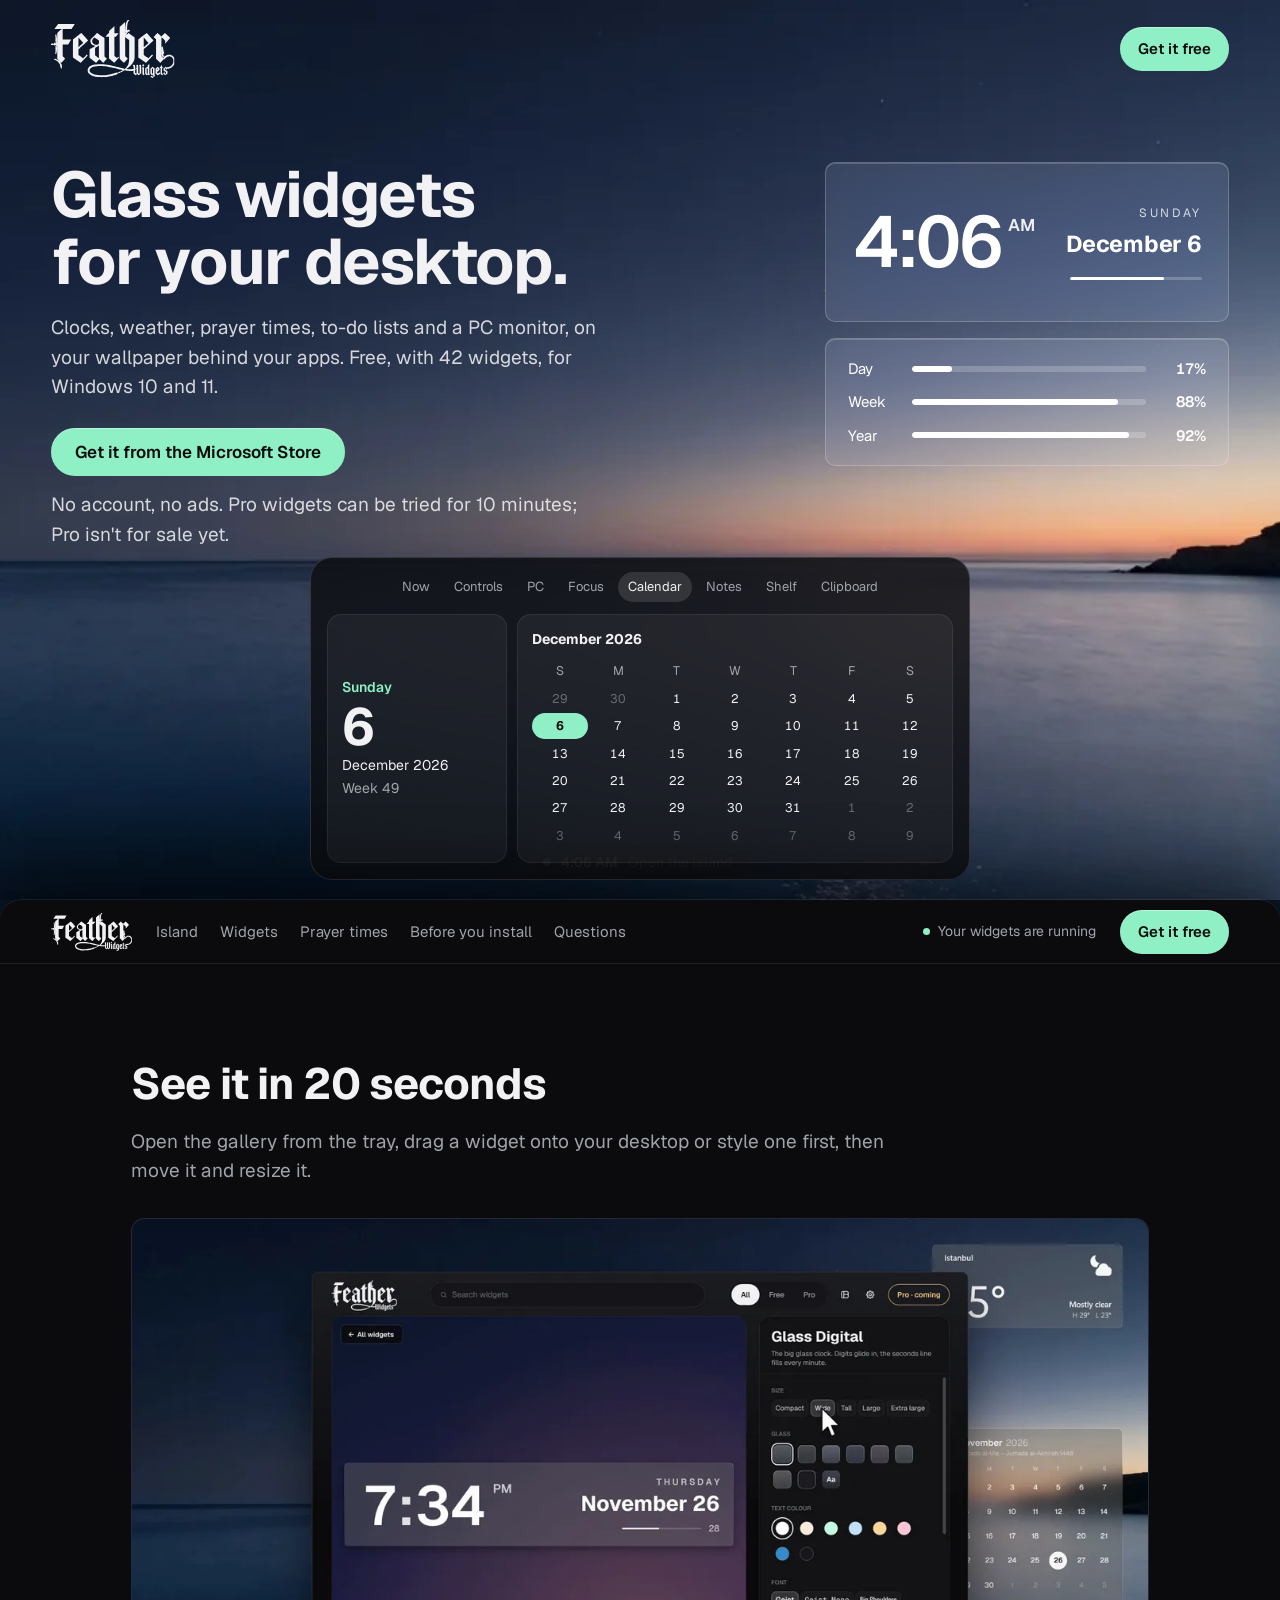
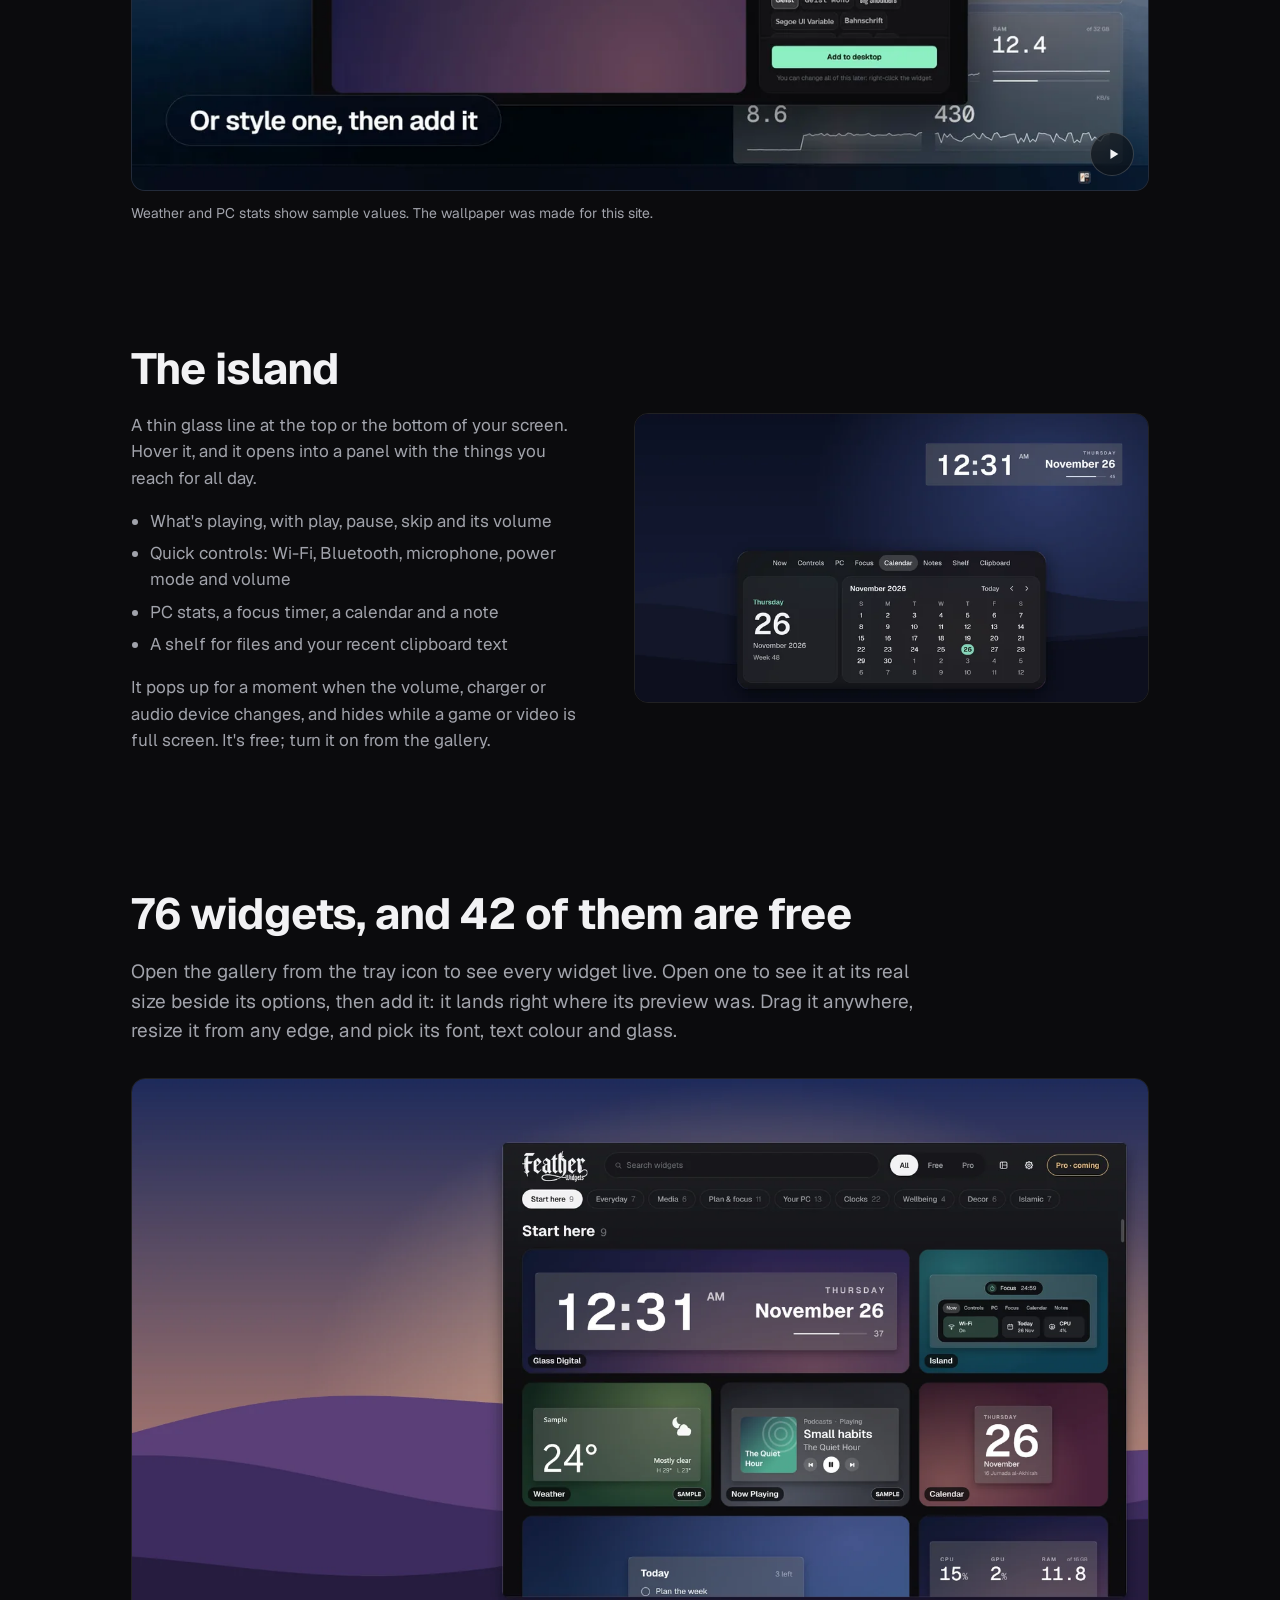
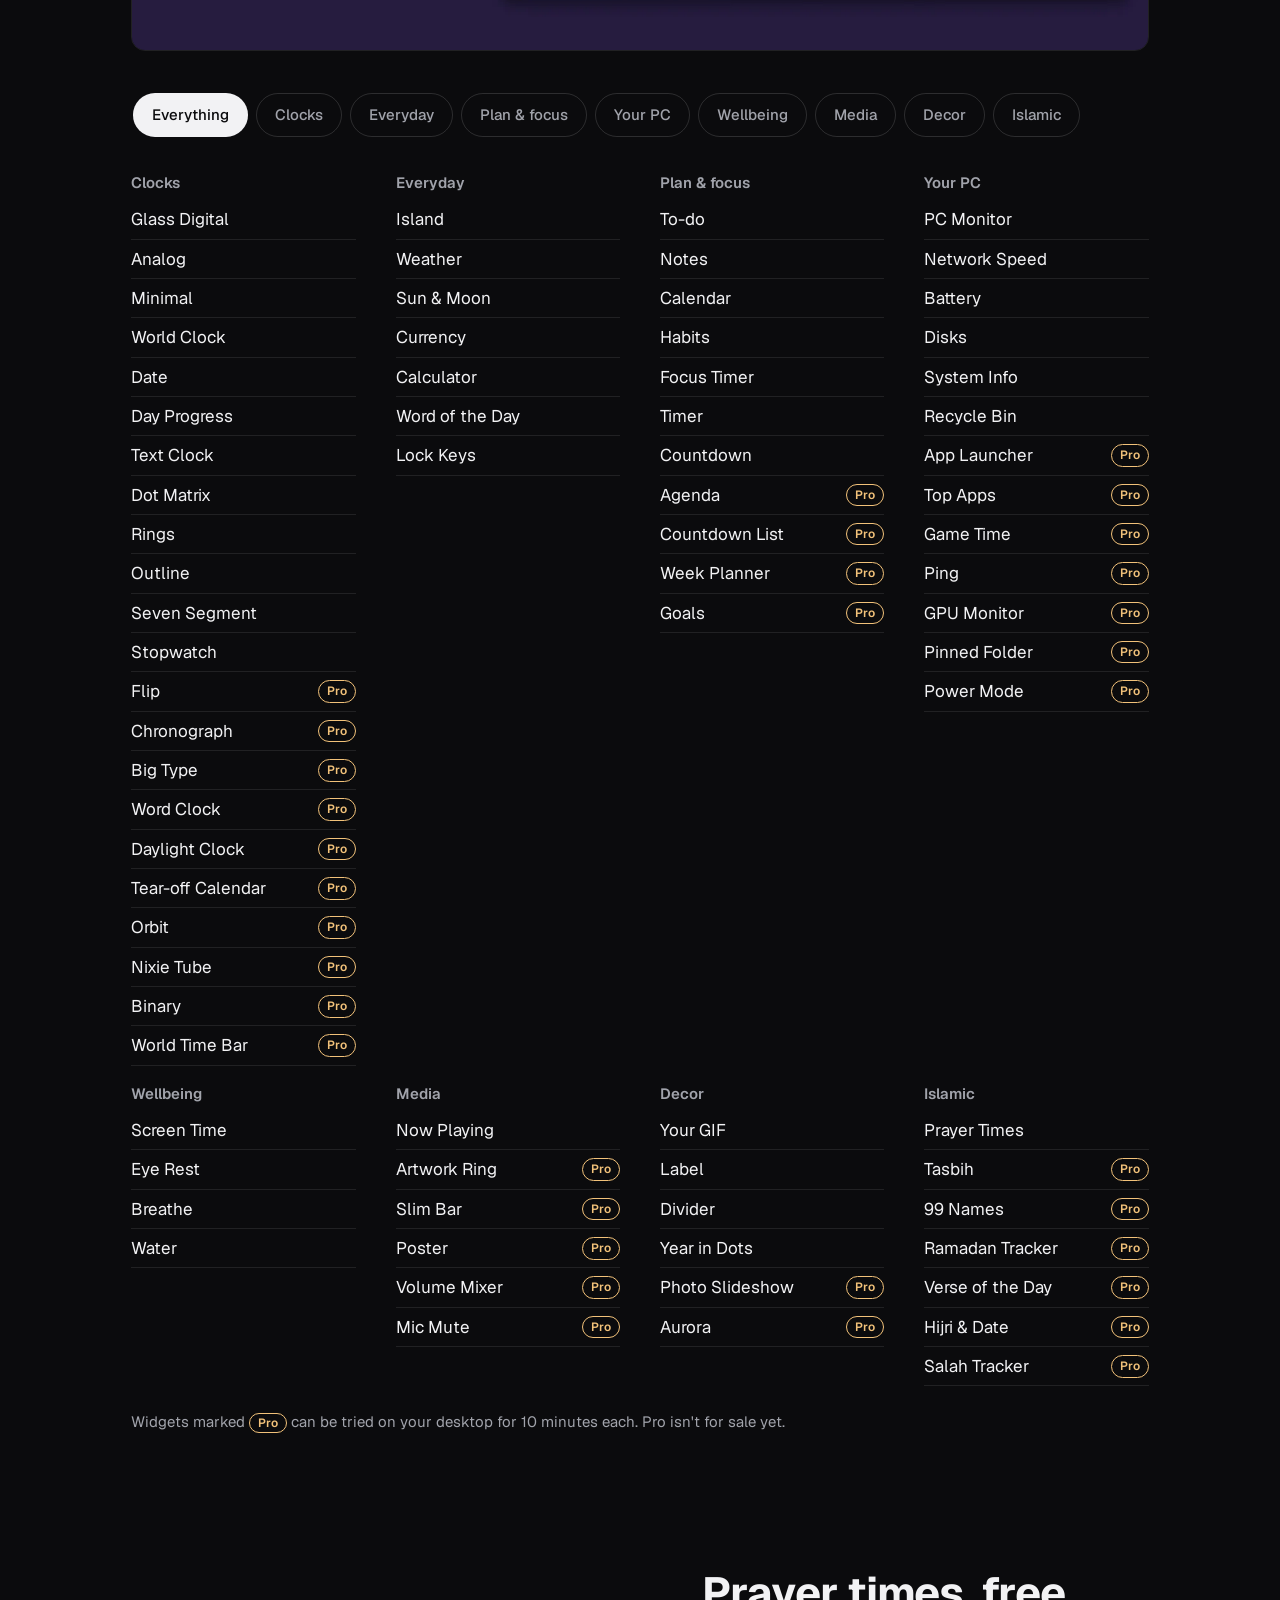
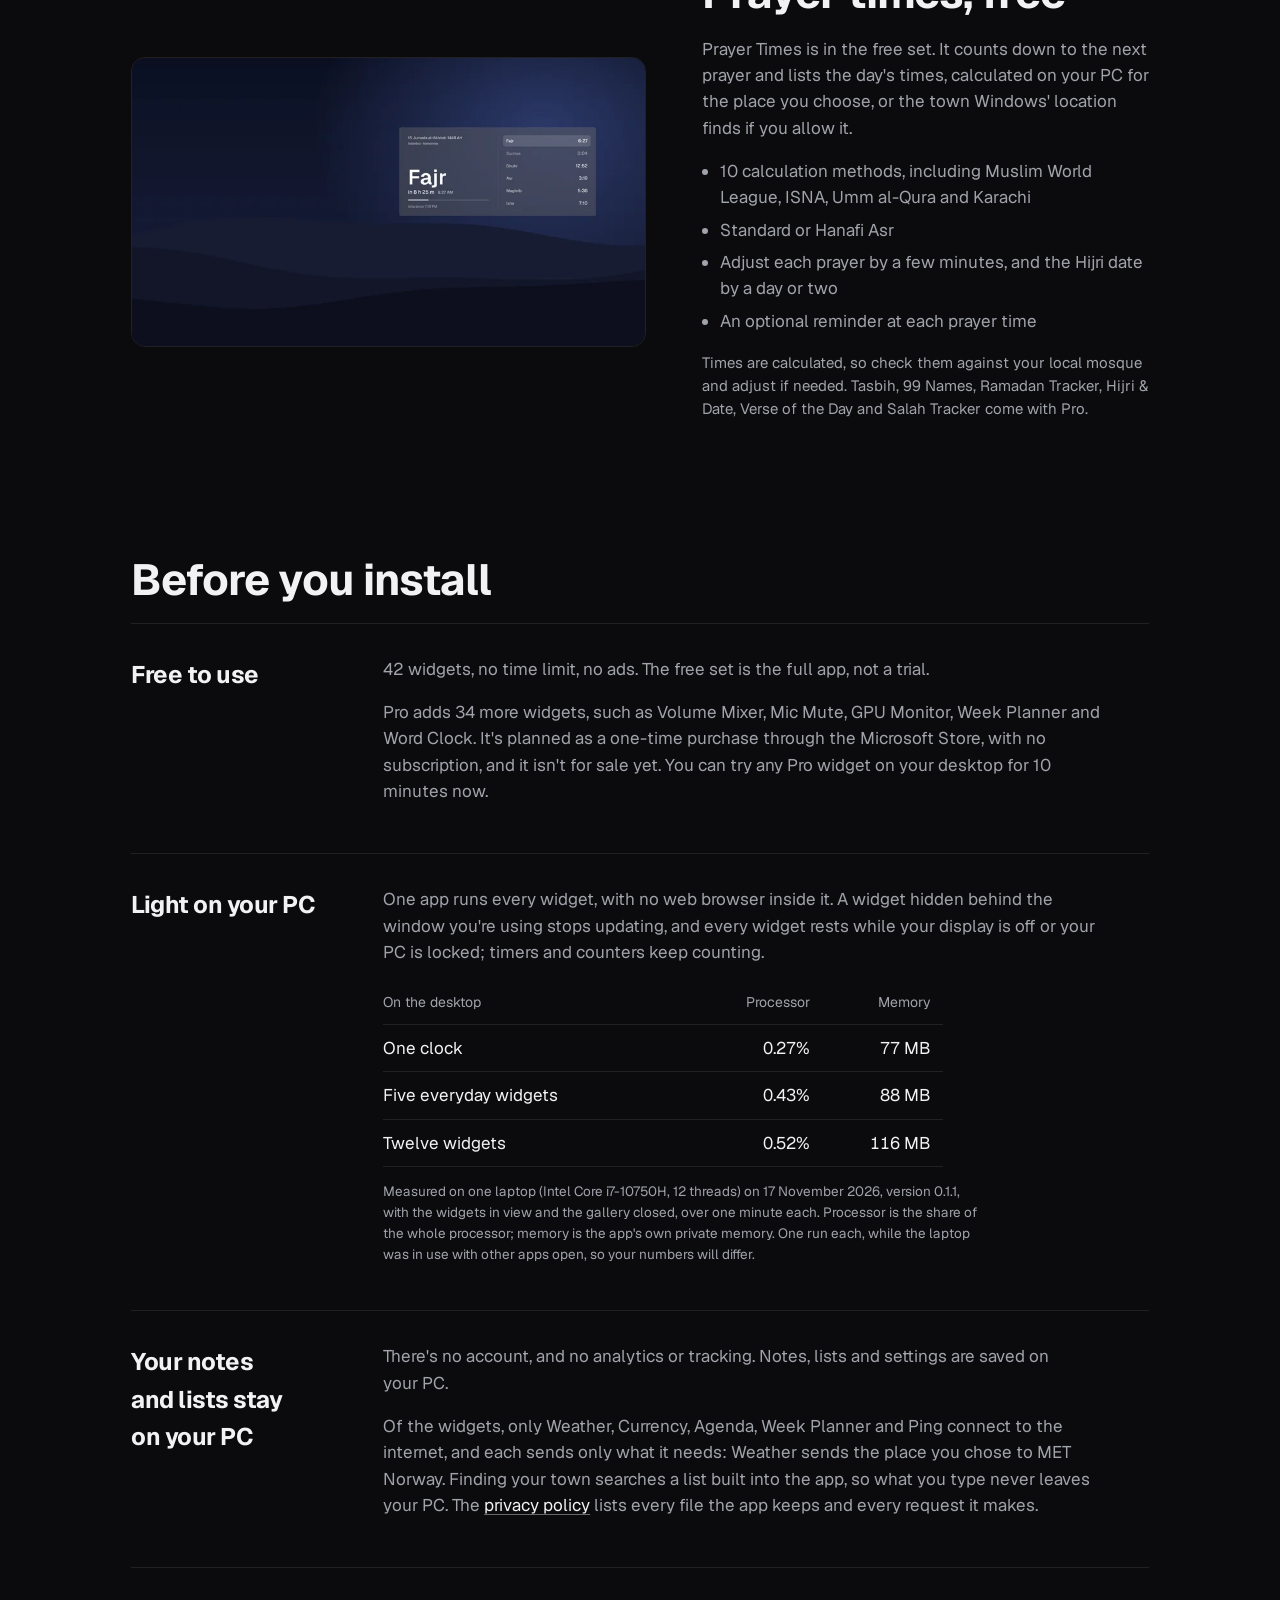
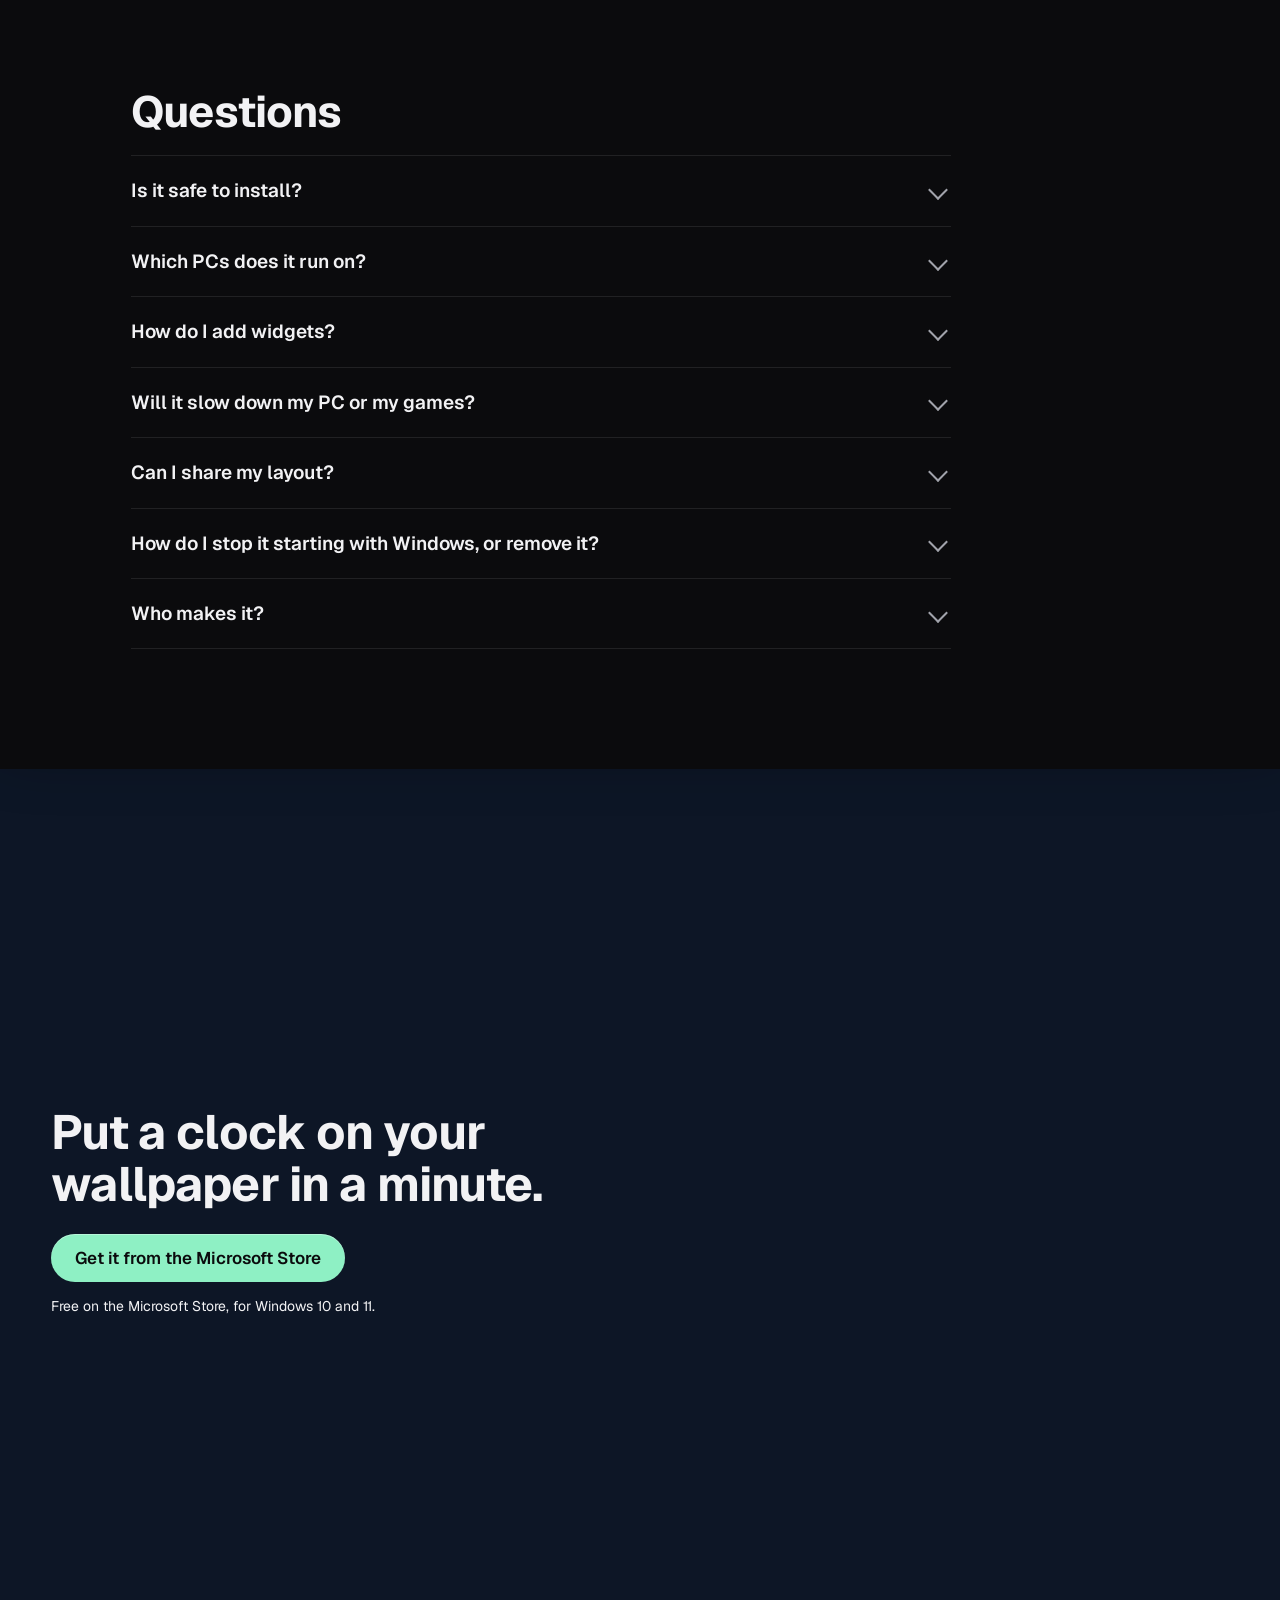
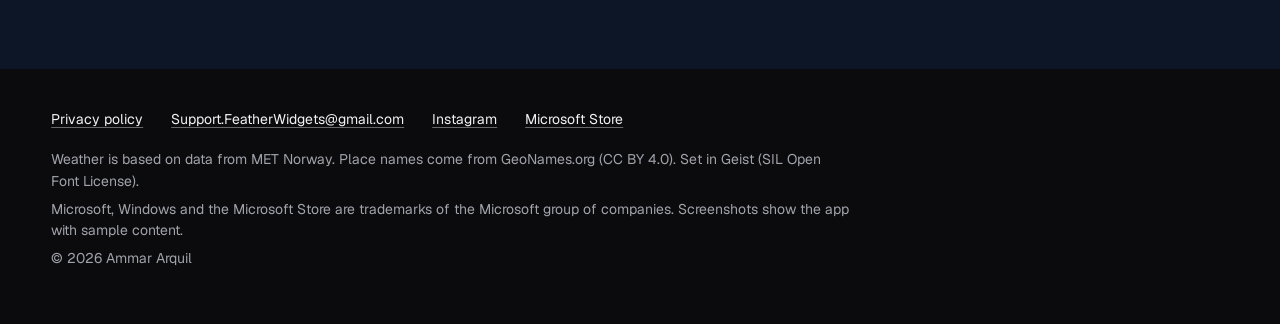
==== commit fa58e30a: "A 21-second demo loop above the island: silent, plays only while in view, with a pause button" ====
--- a/index.html
+++ b/index.html
@@ -85,6 +85,26 @@
     <a class="get small" href="https://apps.microsoft.com/detail/9N2967DGNJJS" data-get>Get it free</a>
   </div>
 
+  <!-- the demo: a silent 21.5 s loop drawn from the app's own renders (promo/site-demo in the app repo); plays only while in view,
+       never on its own under reduced motion -->
+  <section class="sec" id="demo" aria-labelledby="h-demo">
+    <h2 id="h-demo">See it in 20 seconds</h2>
+    <p class="lead">Open the gallery from the tray, drag a widget onto your desktop or style one first, then move it and resize it.</p>
+    <figure class="demo">
+      <div class="demo-frame">
+        <video id="demo-video" muted playsinline loop preload="none" width="1280" height="720" poster="assets/demo-poster.webp" aria-describedby="demo-desc">
+          <source src="assets/demo.mp4" type="video/mp4">
+        </video>
+        <button class="demo-toggle is-paused" id="demo-toggle" type="button" aria-label="Play the video">
+          <svg class="i-play" viewBox="0 0 24 24" aria-hidden="true"><path d="M8 5.5v13l10.5-6.5z"/></svg>
+          <svg class="i-pause" viewBox="0 0 24 24" aria-hidden="true"><path d="M7 5h3.5v14H7zM13.5 5H17v14h-3.5z"/></svg>
+        </button>
+      </div>
+      <figcaption>Weather and PC stats show sample values. The wallpaper was made for this site.</figcaption>
+      <p class="vh" id="demo-desc">A Windows desktop over a calm sea at dusk. From the tray icon the widget gallery opens. A calendar is dragged out of it onto the desktop. Glass Digital is opened, its size and glass looked at, and it is added where its preview was, then dragged to the top left, where it snaps into line. Last, the weather widget is resized wider and taller from its edges.</p>
+    </figure>
+  </section>
+
   <section class="sec" id="island-sec" aria-labelledby="h-island">
     <div class="split">
       <div>
--- a/assets/home.css
+++ b/assets/home.css
@@ -159,6 +159,27 @@
 .split p, .split li { color: var(--text2); }
 .split p.quiet { font-size: 15px; }
 .split img, .shot { border-radius: 14px; border: 1px solid var(--line); width: 100%; height: auto; }
+.vh { position: absolute; width: 1px; height: 1px; margin: -1px; padding: 0; overflow: hidden; clip: rect(0 0 0 0); white-space: nowrap; border: 0; }
+
+/* the demo video: a still poster until it scrolls into view; one round pause/play button over its corner */
+.demo { margin: 0; }
+.demo-frame { position: relative; border-radius: 14px; overflow: hidden; border: 1px solid var(--line); background: var(--ground); }
+.demo video { display: block; width: 100%; height: auto; aspect-ratio: 16 / 9; cursor: pointer; }
+.demo-toggle {
+  position: absolute; right: 14px; bottom: 14px; width: 44px; height: 44px; border-radius: 50%; padding: 0;
+  display: grid; place-items: center; color: var(--text); cursor: pointer;
+  background: rgb(11 11 13 / .6); border: 1px solid rgb(255 255 255 / .18);
+  -webkit-backdrop-filter: blur(16px) saturate(160%); backdrop-filter: blur(16px) saturate(160%);
+  transition: scale .1s ease-out;
+}
+.demo-toggle:active { scale: .97; }
+.demo-toggle svg { width: 18px; height: 18px; fill: currentColor; }
+.demo-toggle .i-play { translate: 8% 0; }
+.demo-toggle .i-play, .demo-toggle.is-paused .i-pause { display: none; }
+.demo-toggle.is-paused .i-play { display: block; }
+.demo figcaption { margin-top: 12px; font-size: 14px; color: var(--text2); }
+@media (hover: hover) and (pointer: fine) { .demo-toggle:hover { background: rgb(11 11 13 / .78); } }
+
 ul.plain { margin: 0 0 1em; padding-left: 1.1em; }
 ul.plain li { margin: .35em 0; }
 
@@ -249,6 +270,7 @@
 /* ---------- comfort settings ---------- */
 @media (prefers-reduced-transparency: reduce) {
   .w, .pill, .panel { -webkit-backdrop-filter: none; backdrop-filter: none; background: rgb(30 31 36 / .96); }
+  .demo-toggle { -webkit-backdrop-filter: none; backdrop-filter: none; background: rgb(11 11 13 / .92); }
 }
 @media (prefers-contrast: more) {
   .w, .pill, .panel { border-color: rgb(255 255 255 / .6); }
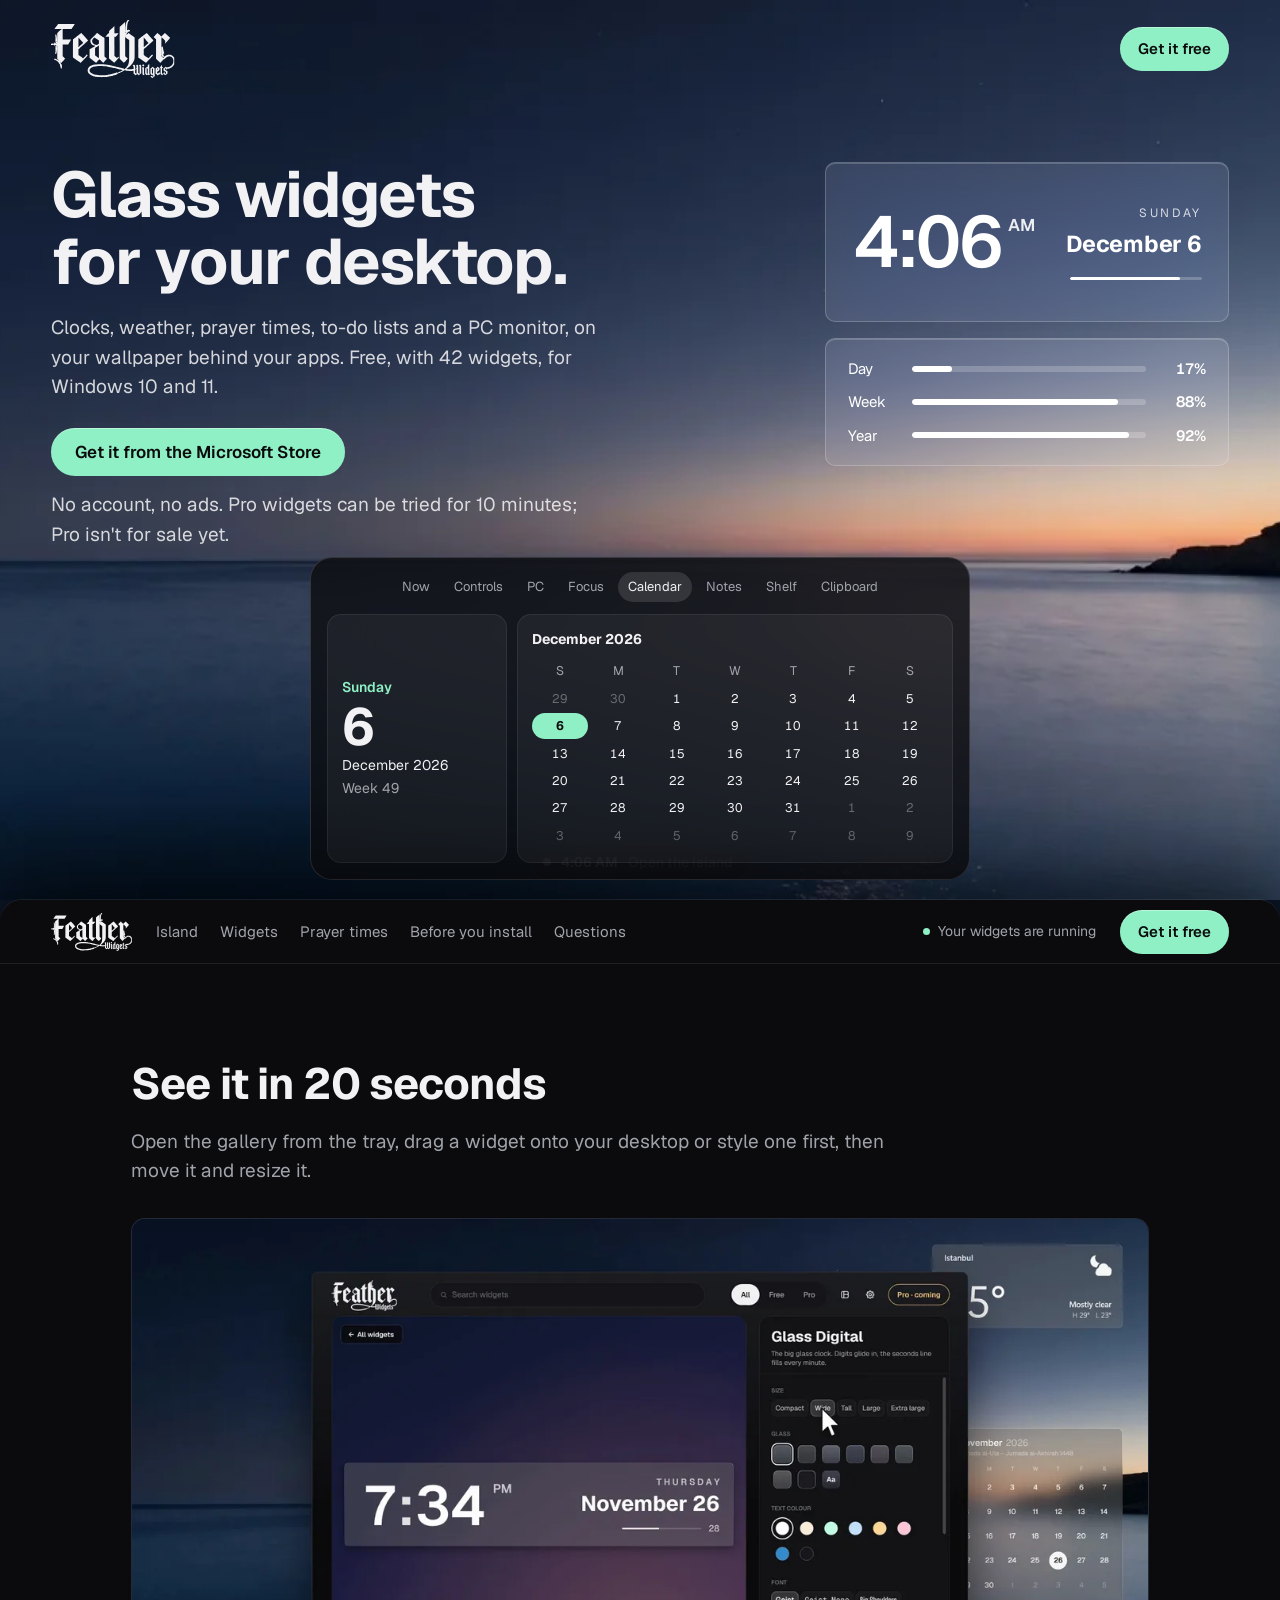
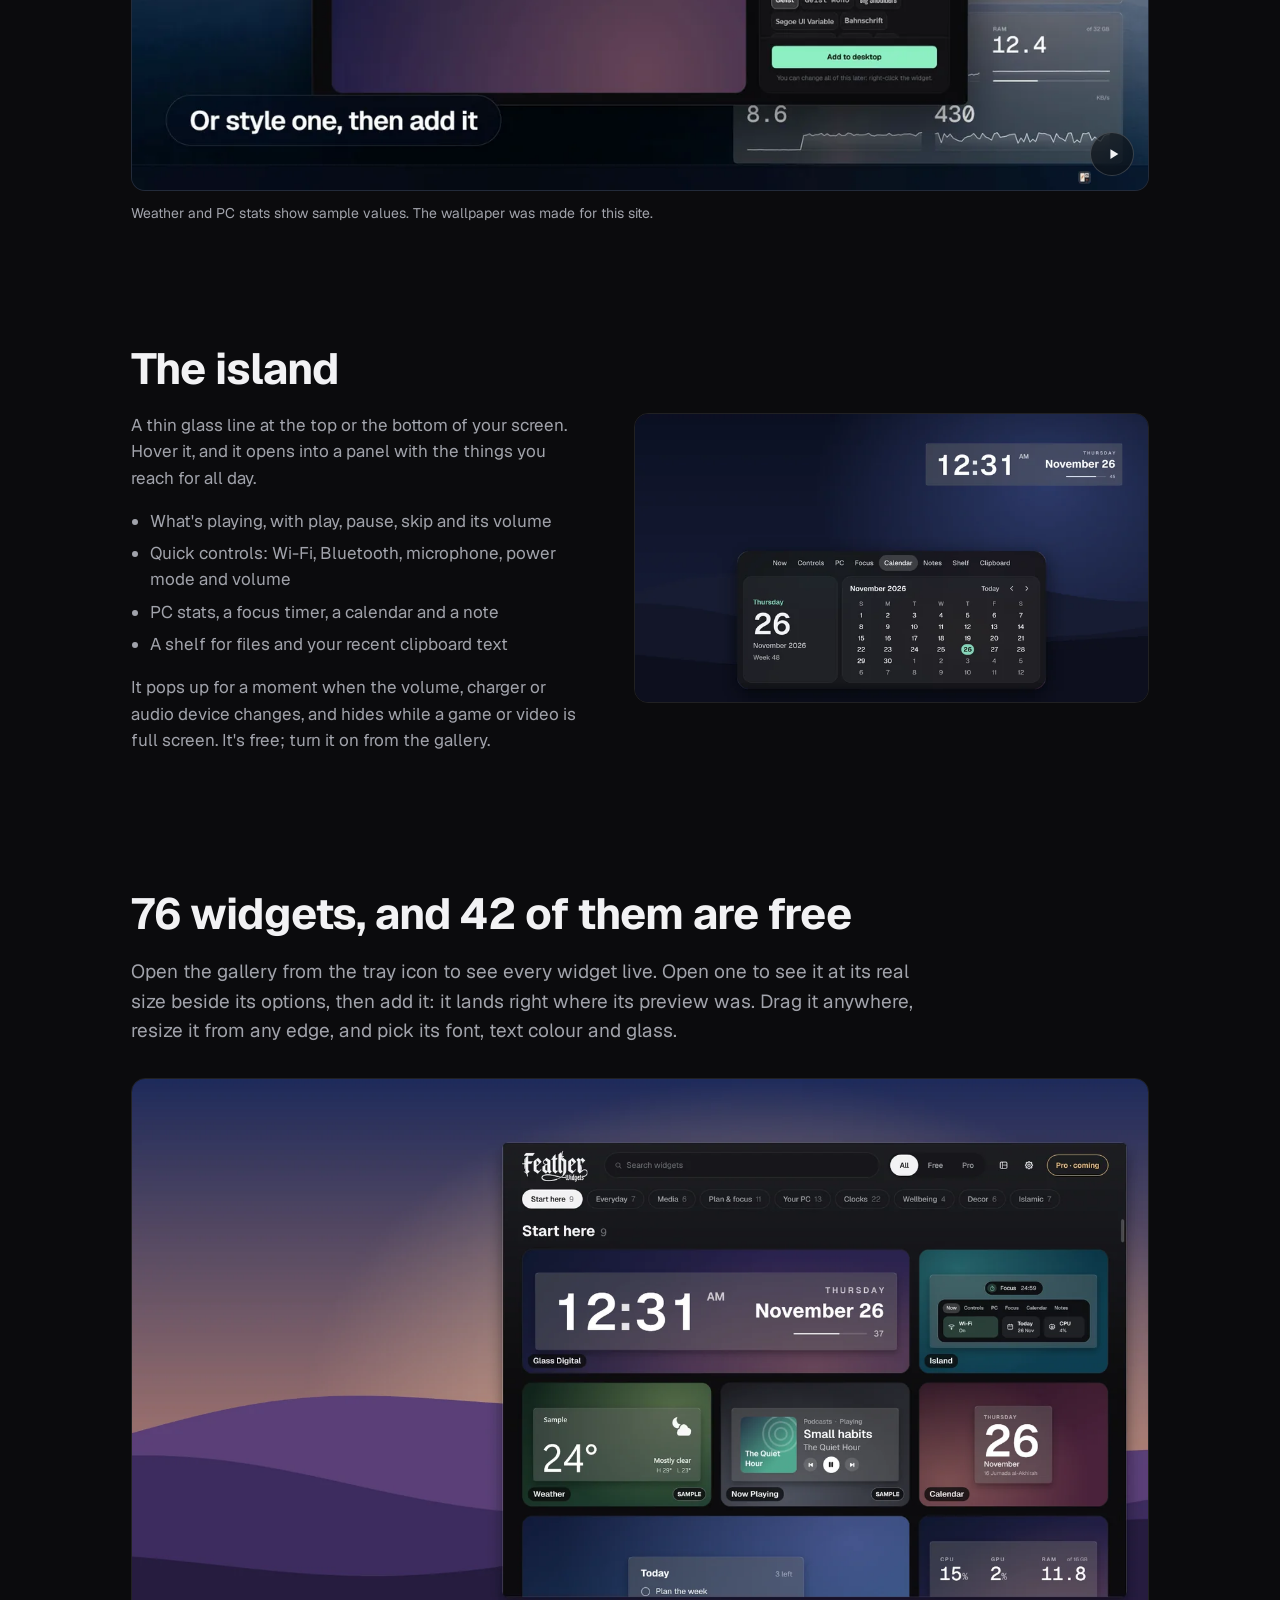
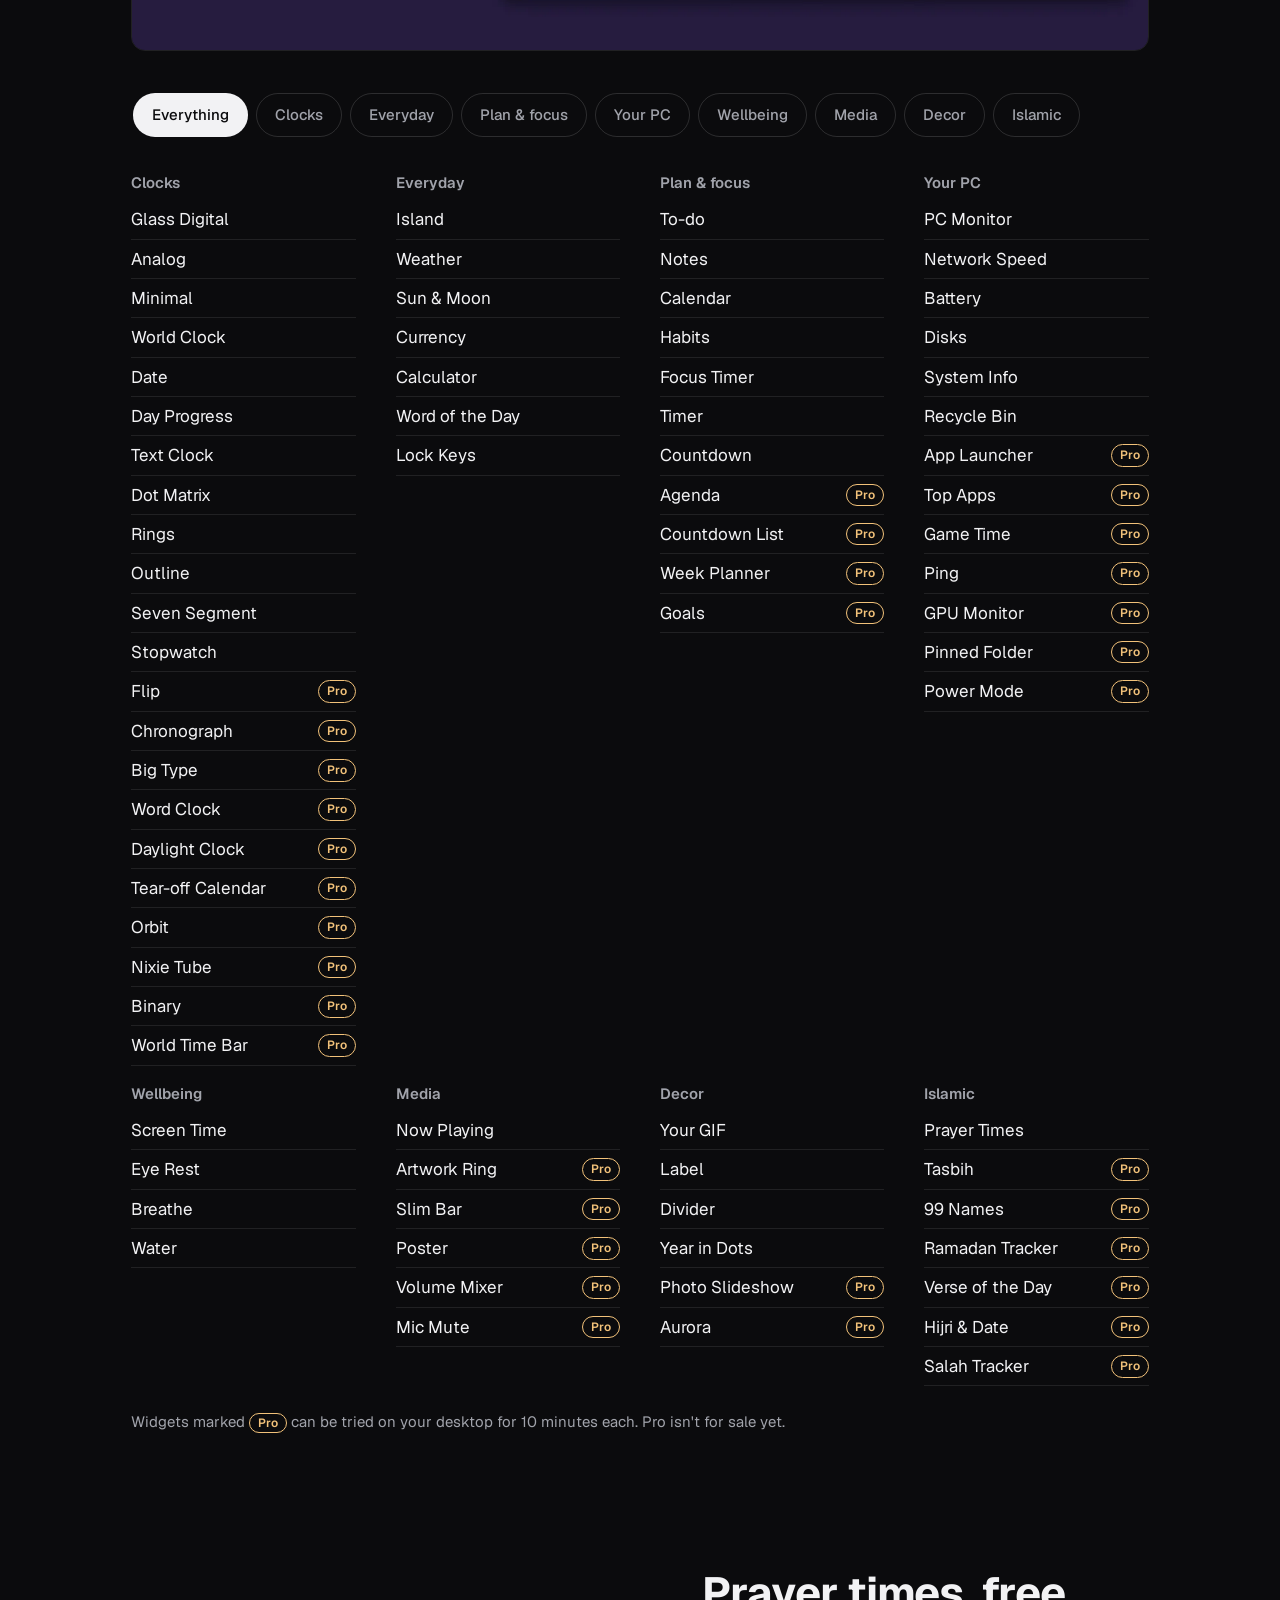
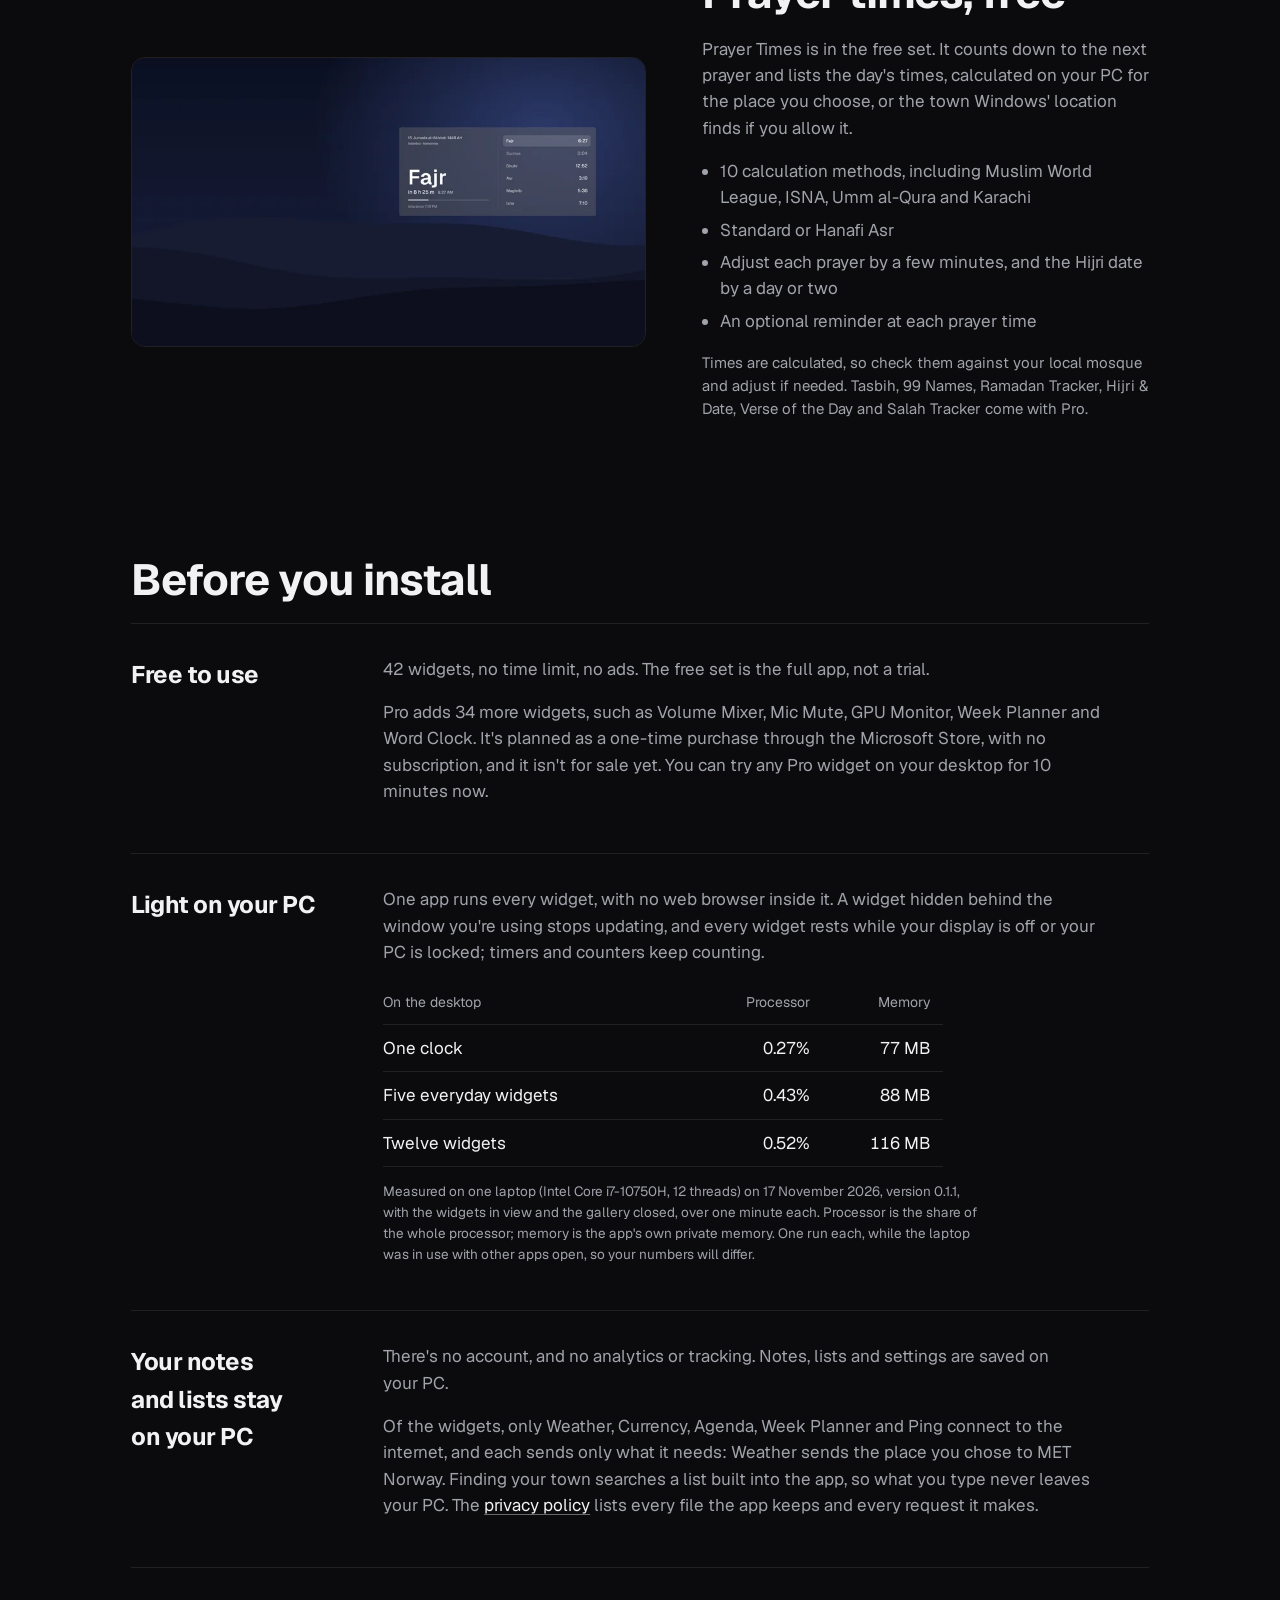
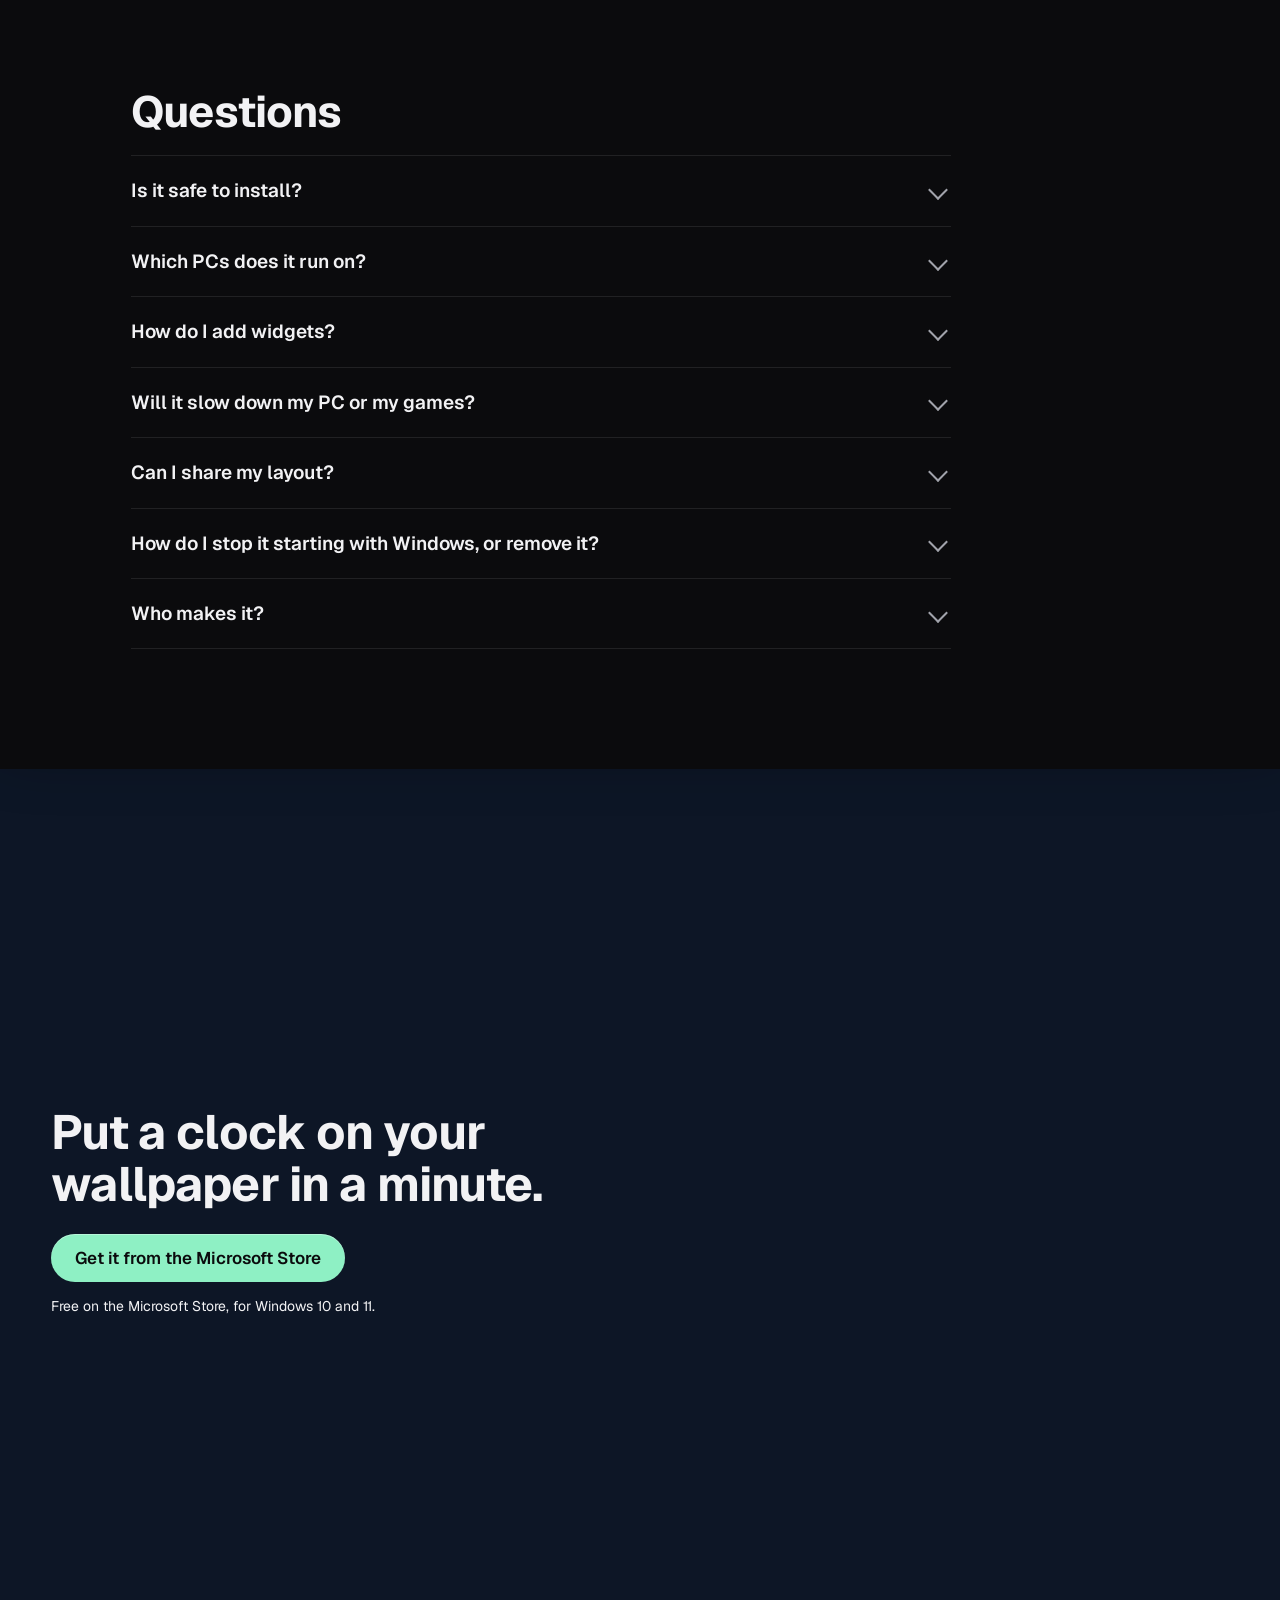
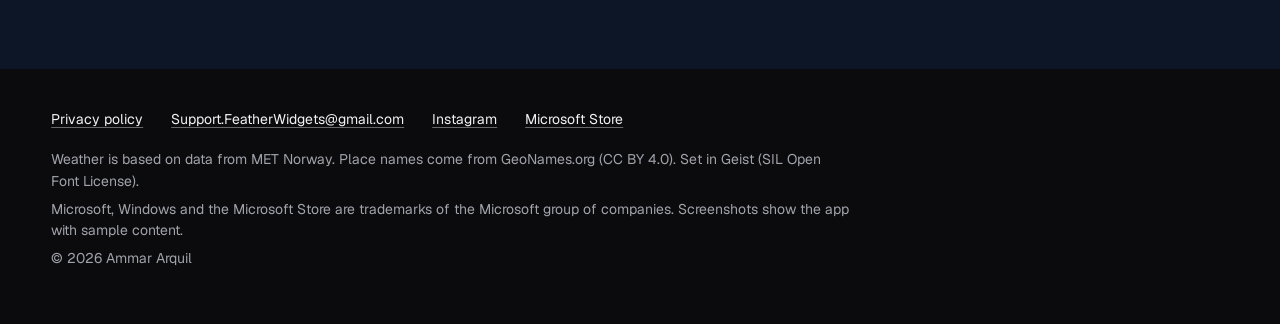
==== commit 0d1c5d17: "Meta description under 160 characters" ====
--- a/index.html
+++ b/index.html
@@ -4,7 +4,7 @@
 <meta charset="utf-8">
 <meta name="viewport" content="width=device-width, initial-scale=1, viewport-fit=cover">
 <title>Feather Widgets: glass widgets for your Windows desktop</title>
-<meta name="description" content="Free frosted-glass desktop widgets for Windows 10 and 11: clocks, weather, prayer times, to-do, notes, a PC monitor and more. On the Microsoft Store. No account, no ads.">
+<meta name="description" content="Free frosted-glass desktop widgets for Windows 10 and 11: clocks, weather, prayer times, to-do, notes, a PC monitor and more. No account, no ads.">
 <link rel="canonical" href="https://ammartheawesome.github.io/feather-widgets/">
 <meta name="theme-color" content="#0B0B0D">
 <meta property="og:type" content="website">
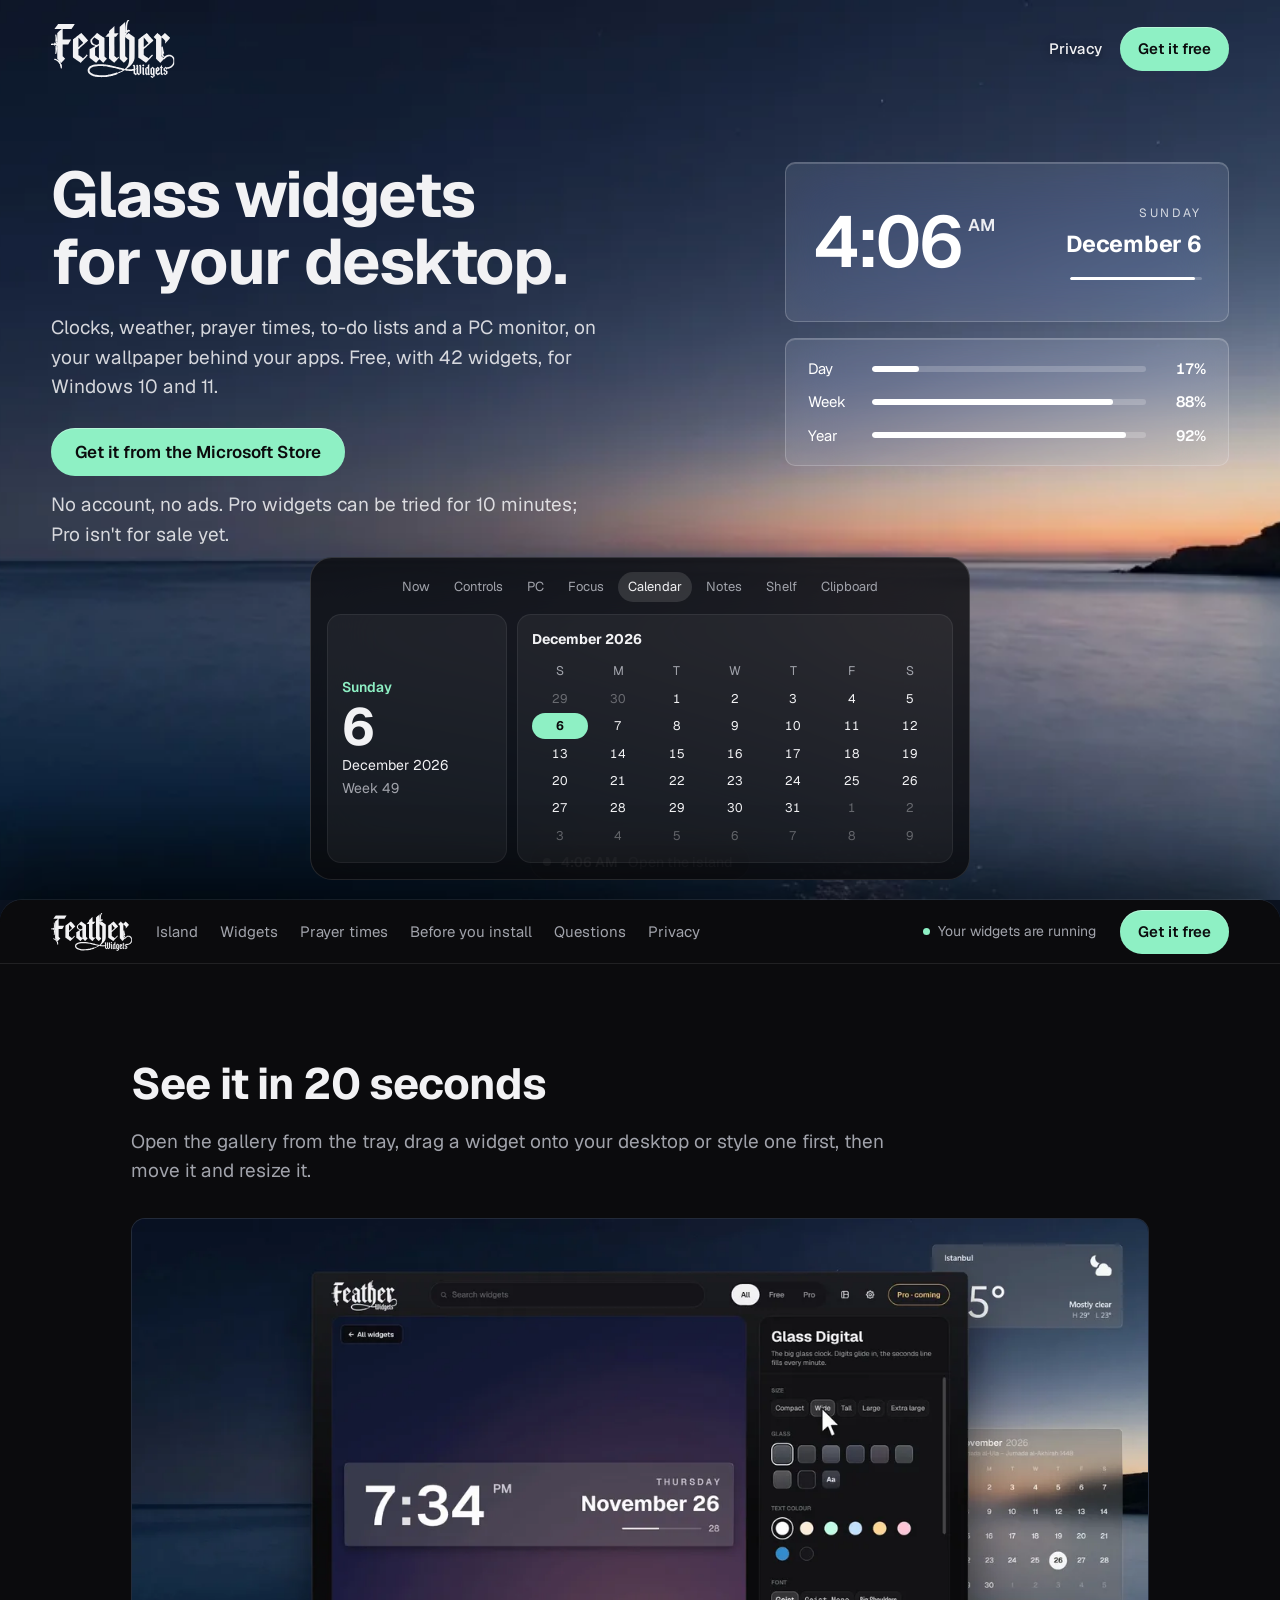
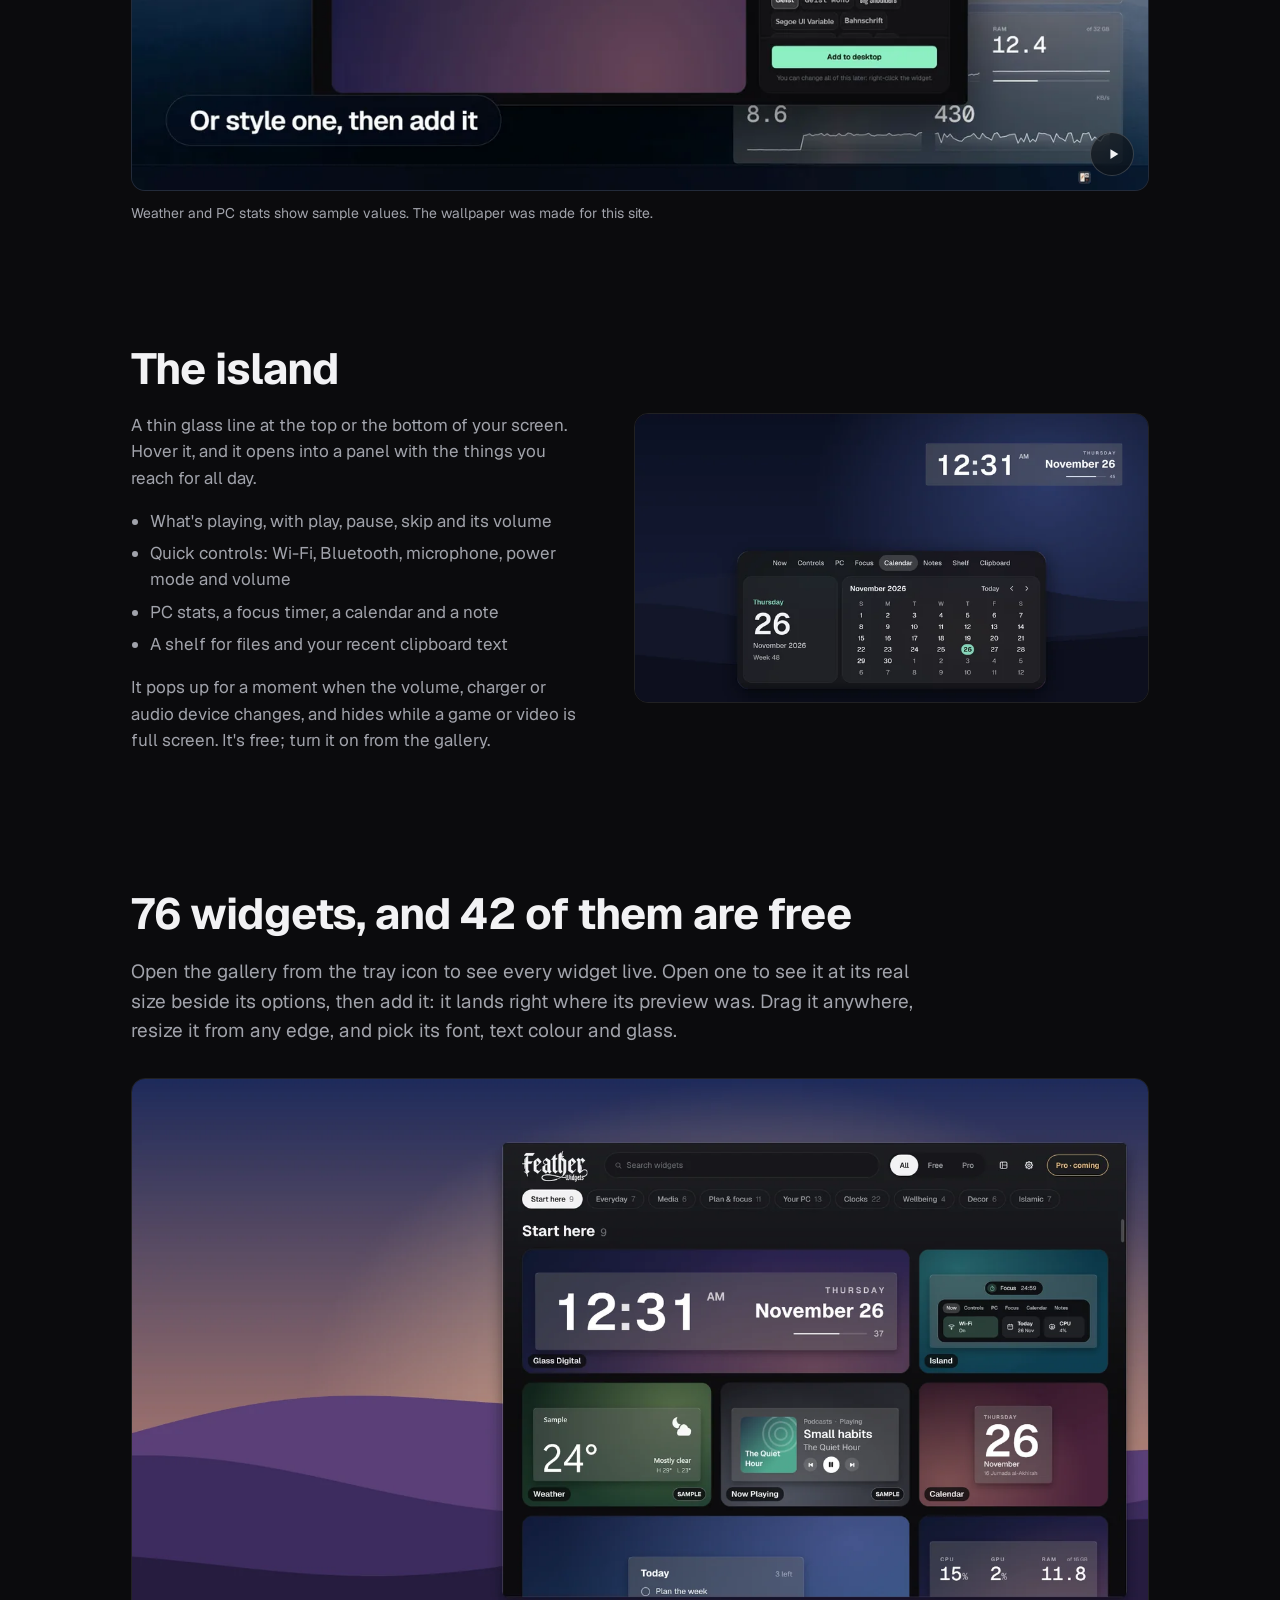
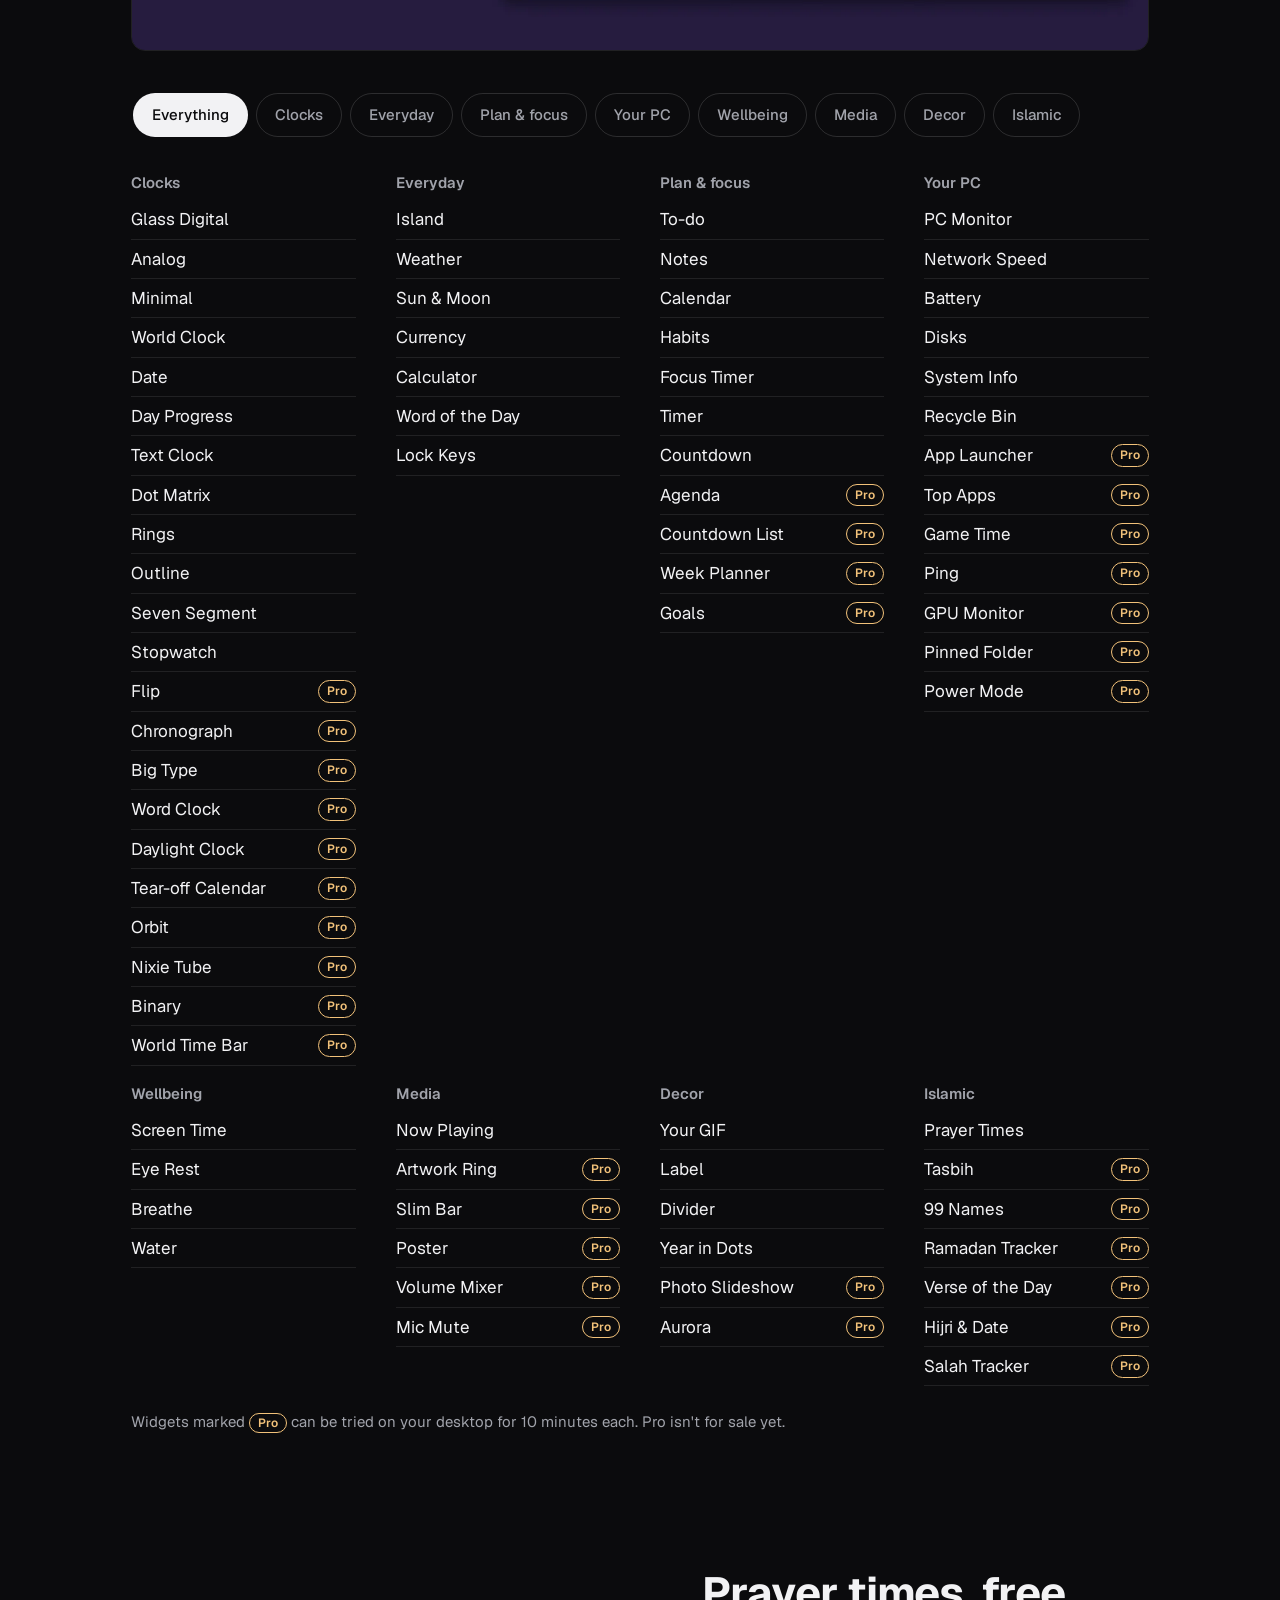
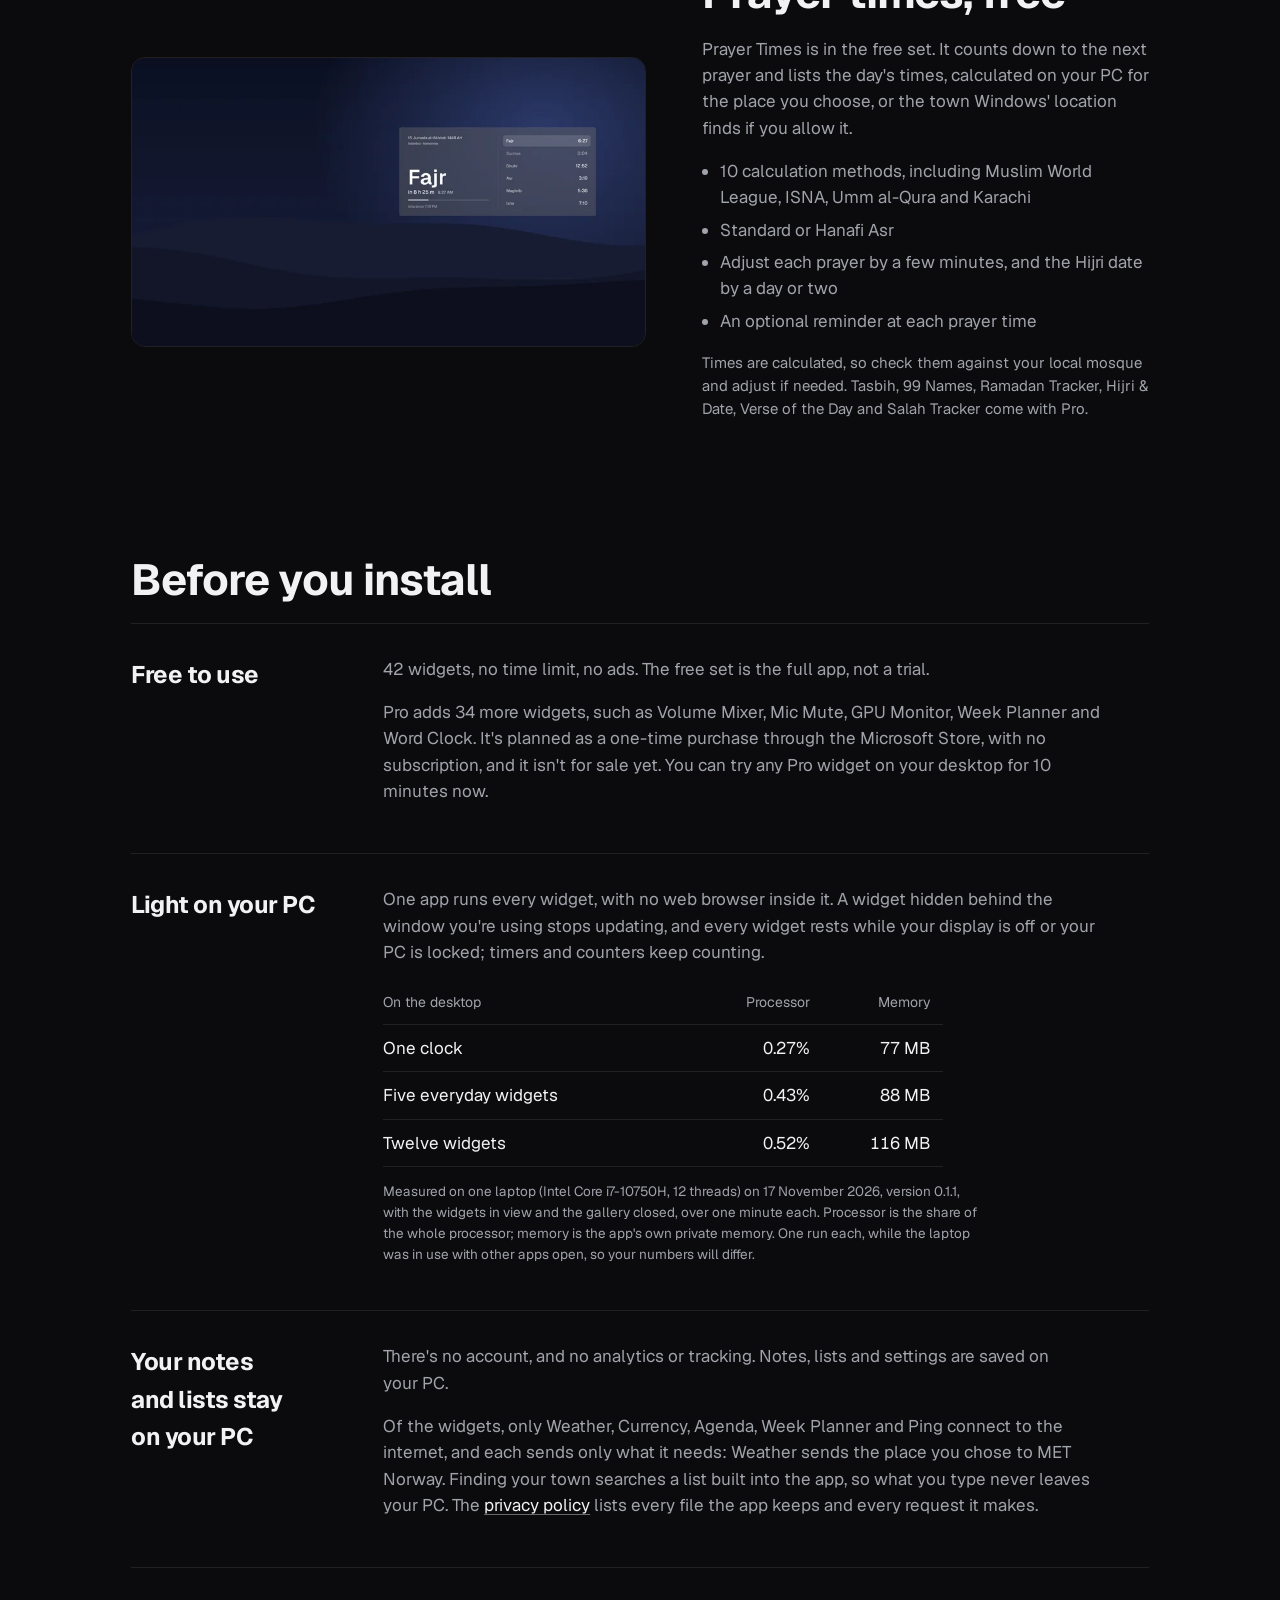
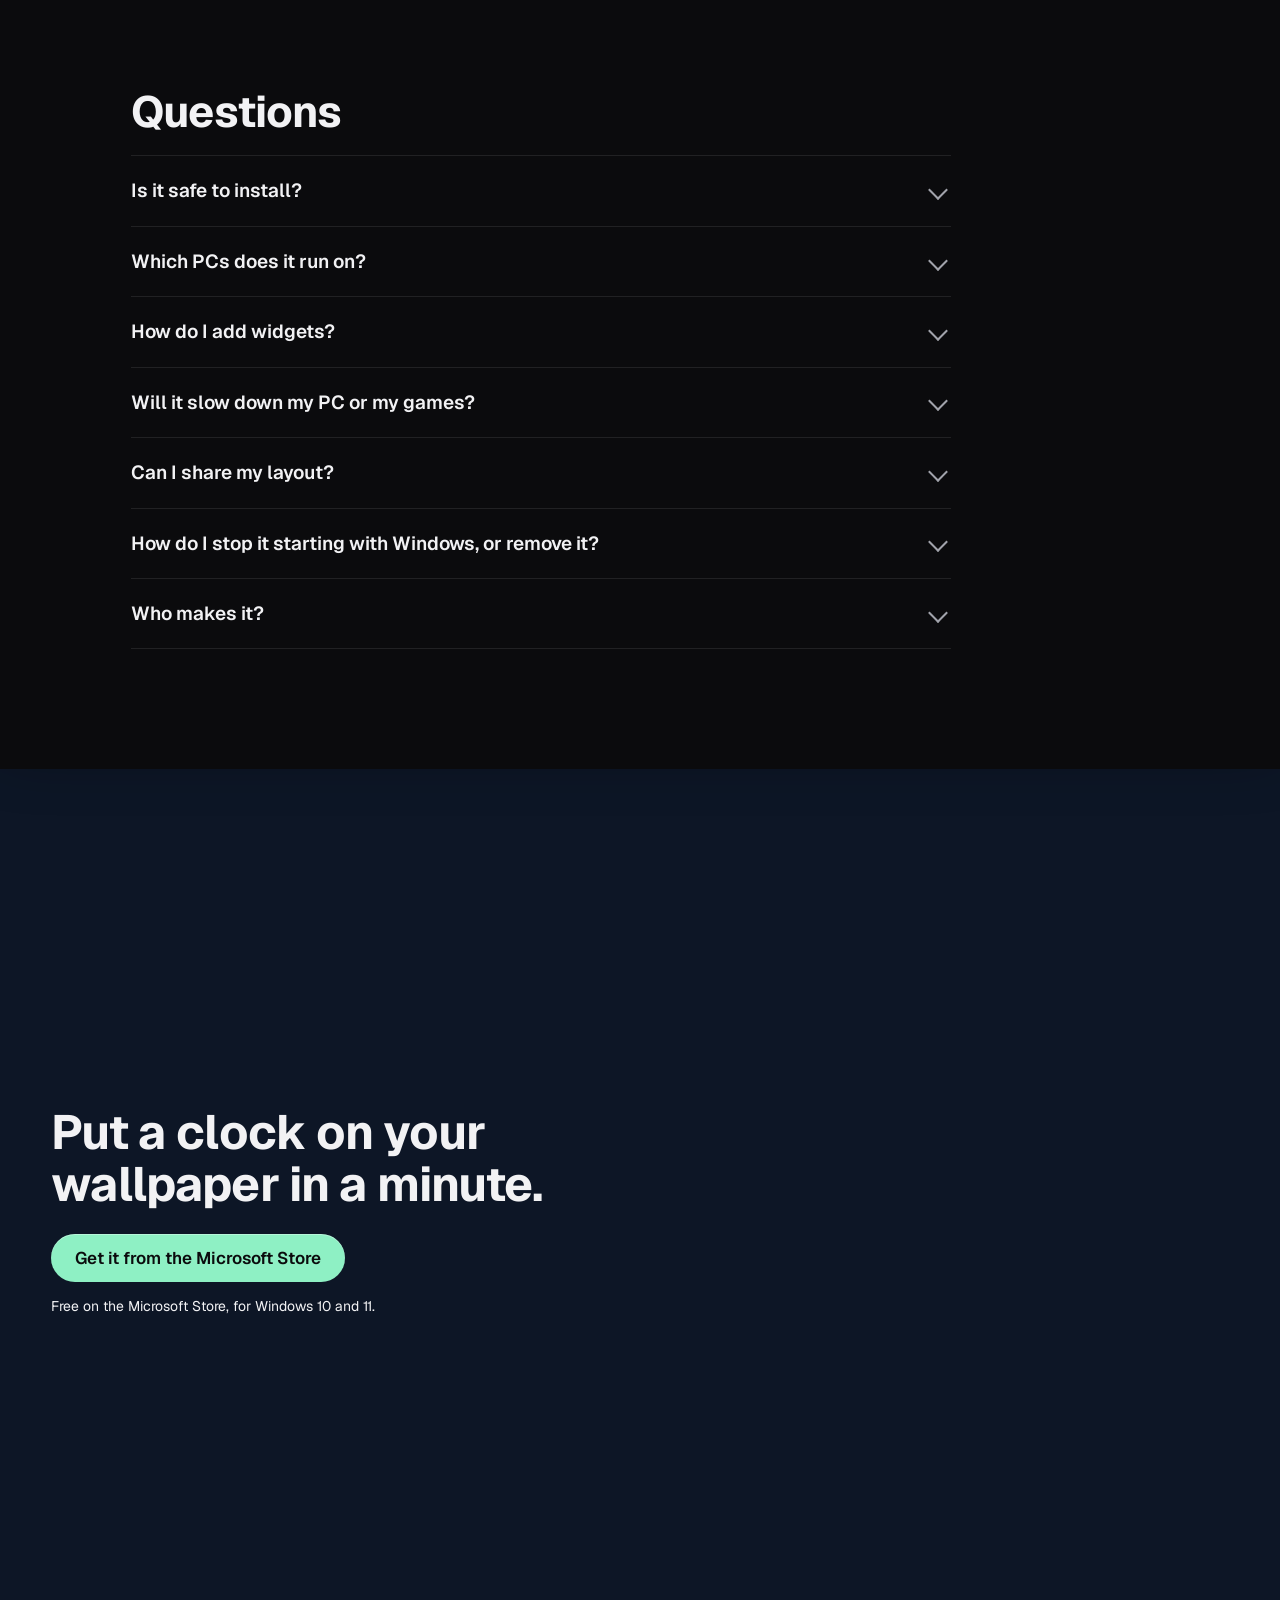
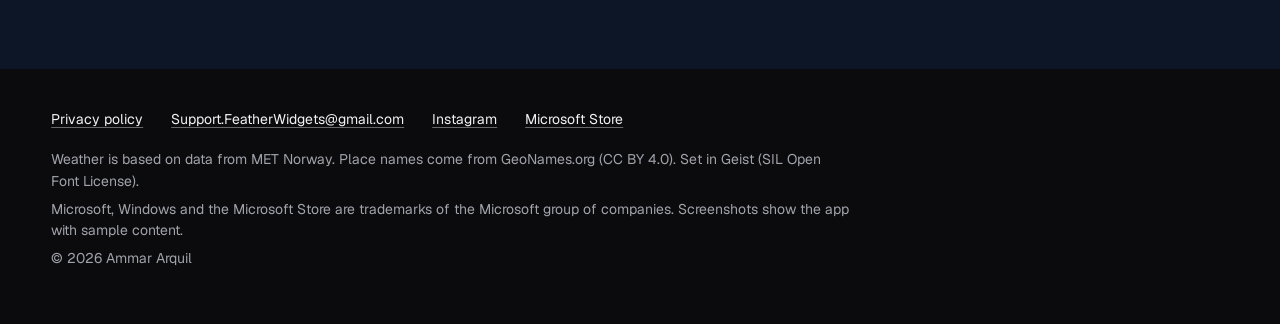
==== commit 799d7495: "The clock's text fits its glass at every hour, the clock no longer covers the headline on mid-size s" ====
--- a/index.html
+++ b/index.html
@@ -42,7 +42,10 @@
 
   <header class="top">
     <a class="mark" href="./" aria-label="Feather Widgets, home"><svg viewBox="0 0 2129 1000" aria-hidden="true"><use href="#logo"/></svg></a>
-    <a class="get small" href="https://apps.microsoft.com/detail/9N2967DGNJJS" data-get>Get it free</a>
+    <div class="top-actions">
+      <a class="toplink" href="privacy/">Privacy</a>
+      <a class="get small" href="https://apps.microsoft.com/detail/9N2967DGNJJS" data-get>Get it free</a>
+    </div>
   </header>
 
   <div class="hero">
@@ -80,7 +83,7 @@
 <main id="main" class="window">
   <div class="titlebar">
     <a class="mark" href="./" aria-label="Feather Widgets, home"><svg viewBox="0 0 2129 1000" aria-hidden="true"><use href="#logo"/></svg></a>
-    <nav aria-label="Main"><a href="#island-sec">Island</a><a href="#widgets">Widgets</a><a href="#prayer">Prayer times</a><a href="#costs">Before you install</a><a href="#faq">Questions</a></nav>
+    <nav aria-label="Main"><a href="#island-sec">Island</a><a href="#widgets">Widgets</a><a href="#prayer">Prayer times</a><a href="#costs">Before you install</a><a href="#faq">Questions</a><a href="privacy/">Privacy</a></nav>
     <p class="status" id="status">Your widgets are running</p>
     <a class="get small" href="https://apps.microsoft.com/detail/9N2967DGNJJS" data-get>Get it free</a>
   </div>
--- a/assets/home.css
+++ b/assets/home.css
@@ -16,6 +16,8 @@
   --gutter: clamp(16px, 4vw, 56px);
   --max: 1120px;
   --quint: cubic-bezier(.22, 1, .36, 1);
+  /* the two wallpaper widgets: 444 px when there is room beside the hero text (at least 24 px apart), never under 404 */
+  --wcard: clamp(404px, calc(100vw - 2 * var(--gutter) - 600px), 444px);
 }
 
 * { box-sizing: border-box; }
@@ -60,6 +62,10 @@
 @media (min-width: 761px) { .wall { overflow: hidden; } .wall img { height: 125%; object-position: 70% 0; } }
 .top { position: absolute; left: var(--gutter); right: var(--gutter); top: 20px; display: flex; align-items: center; justify-content: space-between; z-index: 3; }
 .mark { color: var(--text); display: block; }
+.top-actions { display: flex; align-items: center; gap: 4px; }
+.toplink { display: inline-flex; align-items: center; min-height: 44px; padding: 0 14px; font-size: 15px; font-weight: 500; color: var(--text);
+  text-decoration: none; text-shadow: 0 1px 10px rgb(0 0 0 / .45); }
+@media (hover: hover) and (pointer: fine) { .toplink:hover { text-decoration: underline; text-decoration-color: rgb(242 242 244 / .6); } }
 .top .mark svg { height: 58px; width: auto; }
 .hero { position: absolute; left: var(--gutter); top: clamp(108px, 18vh, 190px); width: min(560px, 100% - 2 * var(--gutter)); z-index: 3; transition: opacity .3s, visibility .3s; }
 .hero h1 { font-size: clamp(36px, 5vw, 64px); line-height: 1.04; margin-bottom: 18px; }
@@ -76,7 +82,7 @@
   box-shadow: inset 0 1px 0 rgb(255 255 255 / .18);
   font-variant-numeric: tabular-nums;
 }
-.w-clock { right: var(--gutter); top: clamp(108px, 18vh, 190px); width: 404px; height: 160px; gap: 16px; display: flex; align-items: center; justify-content: space-between; padding: 0 26px 0 28px; }
+.w-clock { right: var(--gutter); top: clamp(108px, 18vh, 190px); width: var(--wcard); height: 160px; gap: 16px; display: flex; align-items: center; justify-content: space-between; padding: 0 26px 0 28px; }
 .clock-time { display: flex; align-items: flex-start; gap: 6px; flex: none; }
 .clock-time #hm { font-size: 72px; font-weight: 600; letter-spacing: -0.03em; line-height: 1; }
 .clock-time .ap { font-size: 17px; font-weight: 600; margin-top: 6px; opacity: .9; }
@@ -85,7 +91,7 @@
 .clock-side .dt { font-size: 23px; font-weight: 700; letter-spacing: -0.01em; white-space: nowrap; }
 .secs { width: 132px; height: 3px; border-radius: 2px; background: rgb(255 255 255 / .22); margin-top: 10px; overflow: hidden; }
 .secs i { display: block; height: 100%; width: 0; background: #fff; border-radius: 2px; }
-.w-prog { right: var(--gutter); top: calc(clamp(108px, 18vh, 190px) + 176px); width: 404px; padding: 18px 22px; display: grid; gap: 10px; }
+.w-prog { right: var(--gutter); top: calc(clamp(108px, 18vh, 190px) + 176px); width: var(--wcard); padding: 18px 22px; display: grid; gap: 10px; }
 .w-prog .row { display: grid; grid-template-columns: 52px 1fr 48px; align-items: center; gap: 12px; font-size: 15px; }
 .w-prog .bar { height: 6px; border-radius: 3px; background: rgb(255 255 255 / .2); overflow: hidden; }
 .w-prog .bar i { display: block; height: 100%; width: 0; background: #fff; border-radius: 3px; }
@@ -239,6 +245,12 @@
   .w-prog { display: none; }
   .titlebar nav { display: none; }
 }
+/* between the phone layout and the side-by-side one the clock would sit on the hero text: it moves under it, bottom left,
+   as on phones, and steps aside on short windows where it would still touch the text */
+@media (min-width: 761px) and (max-width: 1100px) {
+  .w-clock { left: var(--gutter); right: auto; top: auto; bottom: 76px; width: 404px; }
+}
+@media (min-width: 761px) and (max-width: 1100px) and (max-height: 759px) { .w-clock { display: none; } }
 @media (max-width: 900px) {
   .split, .split.rev { grid-template-columns: 1fr; gap: 28px; }
   .split.rev img { order: 2; }
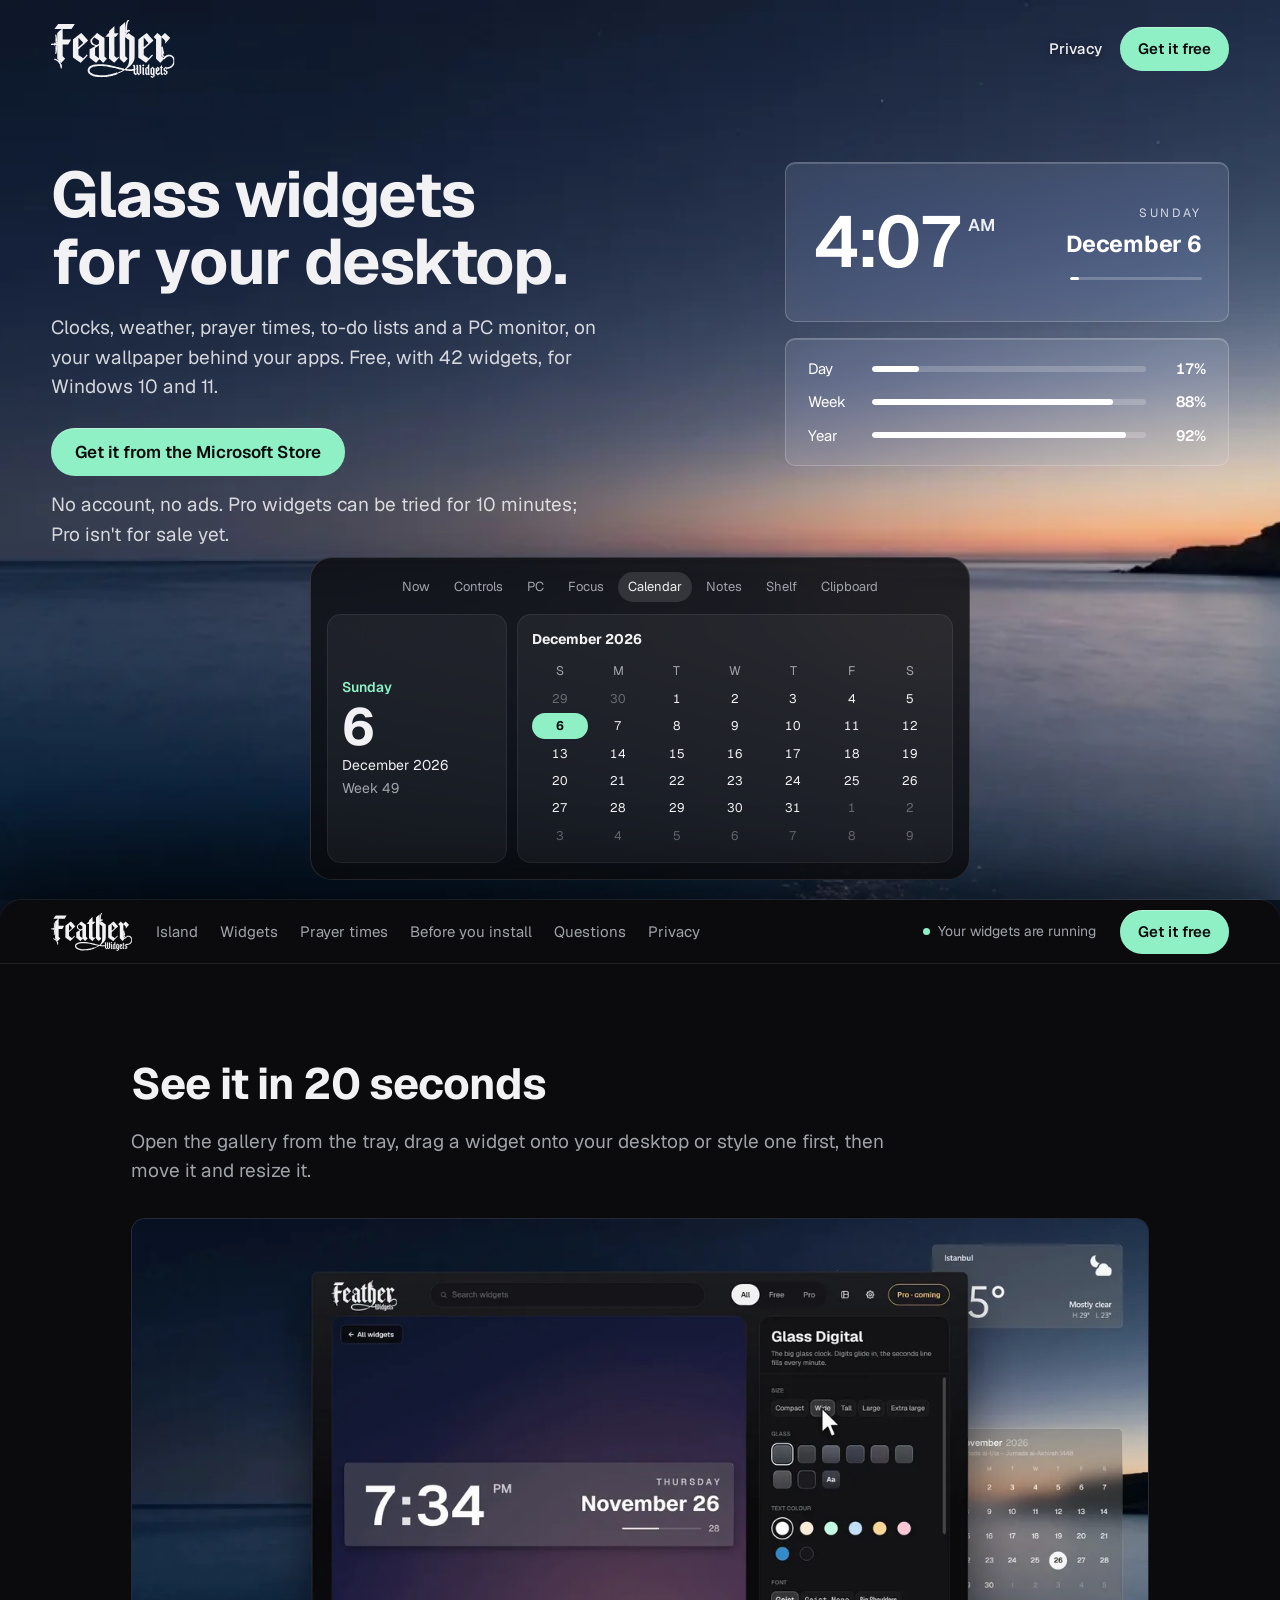
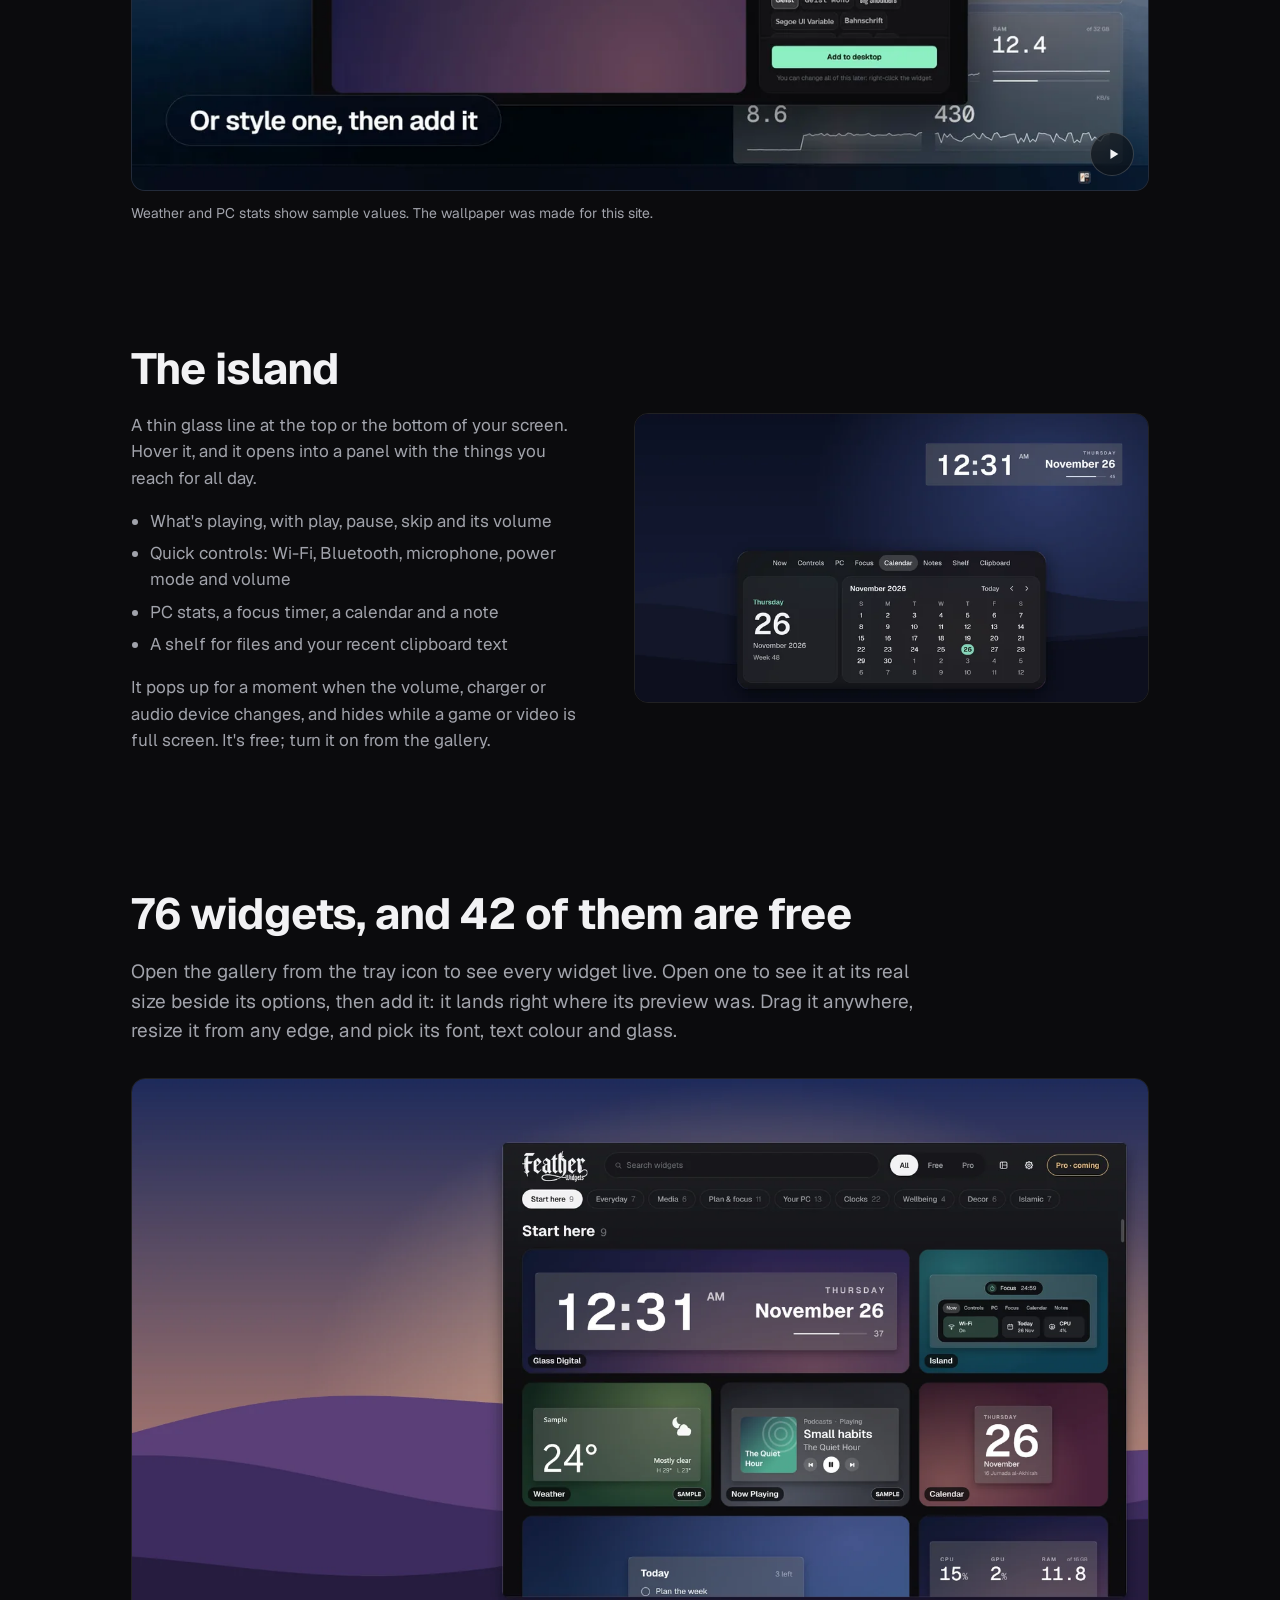
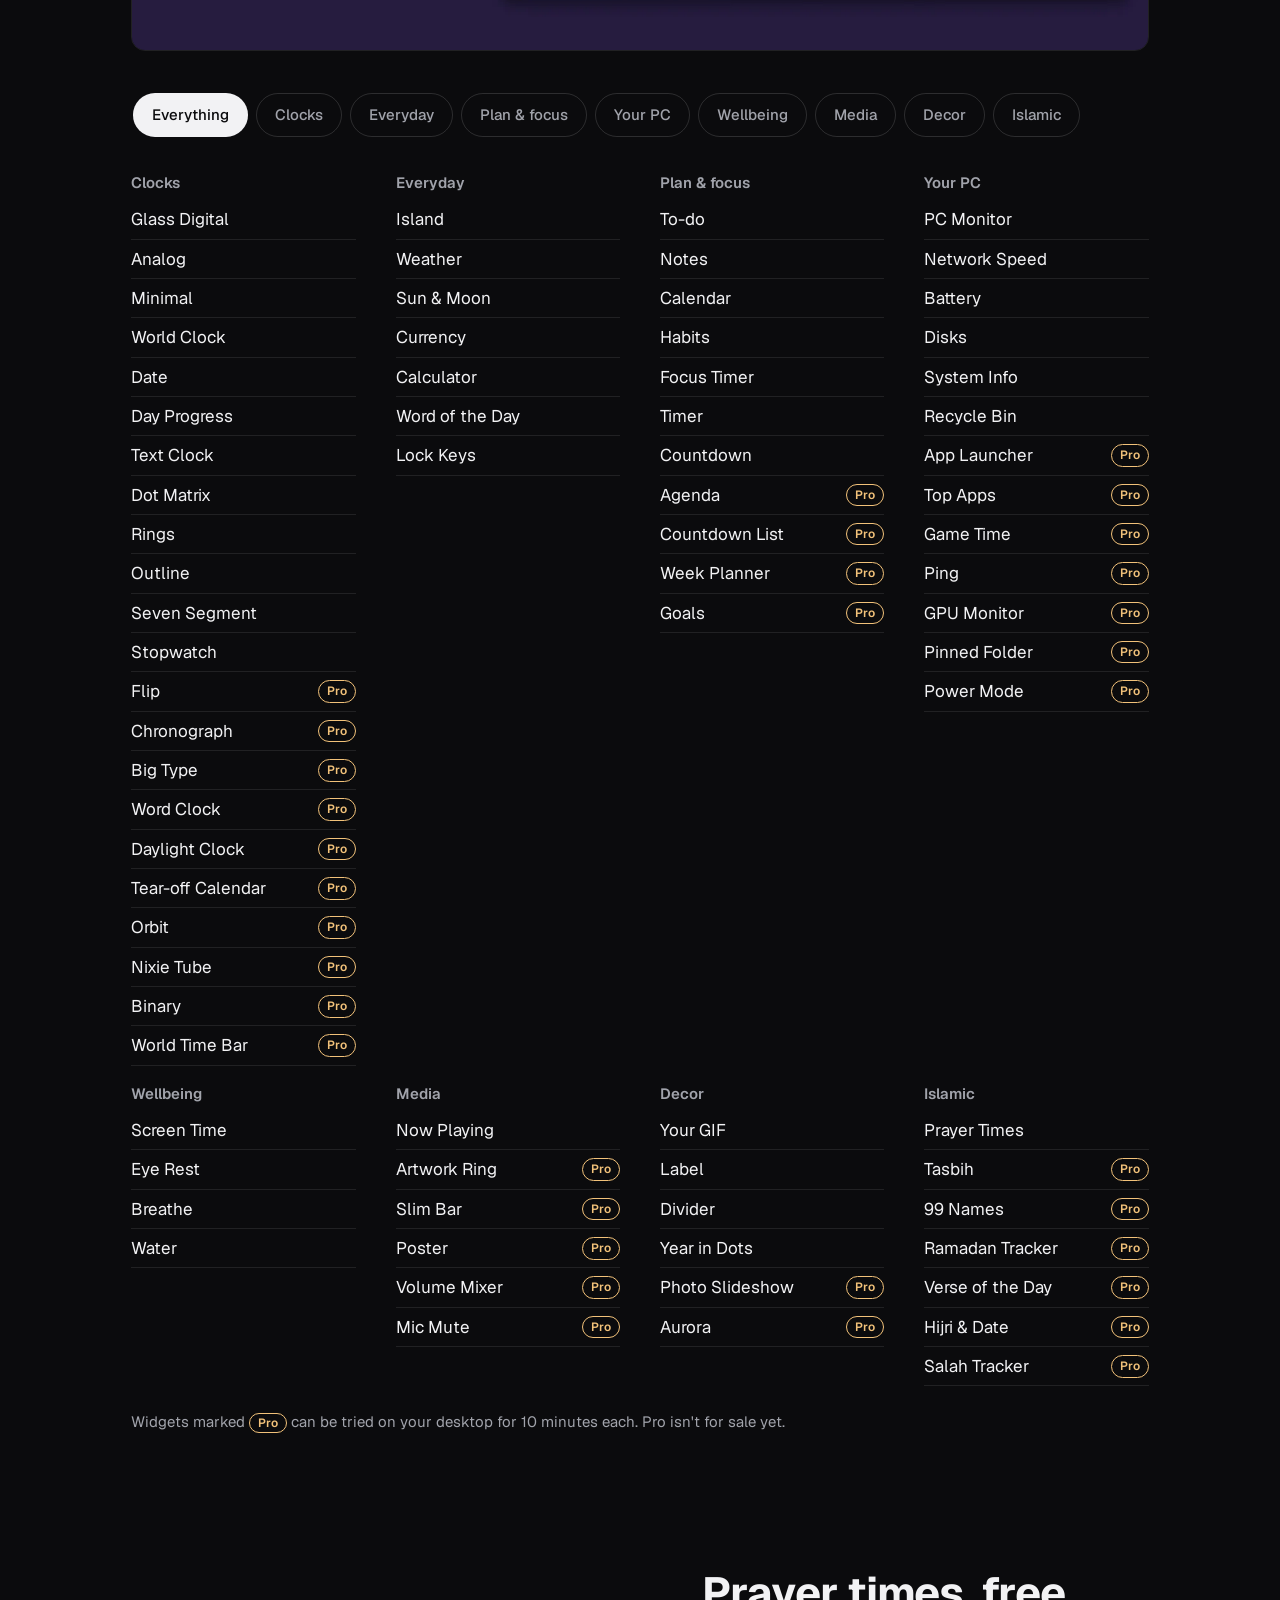
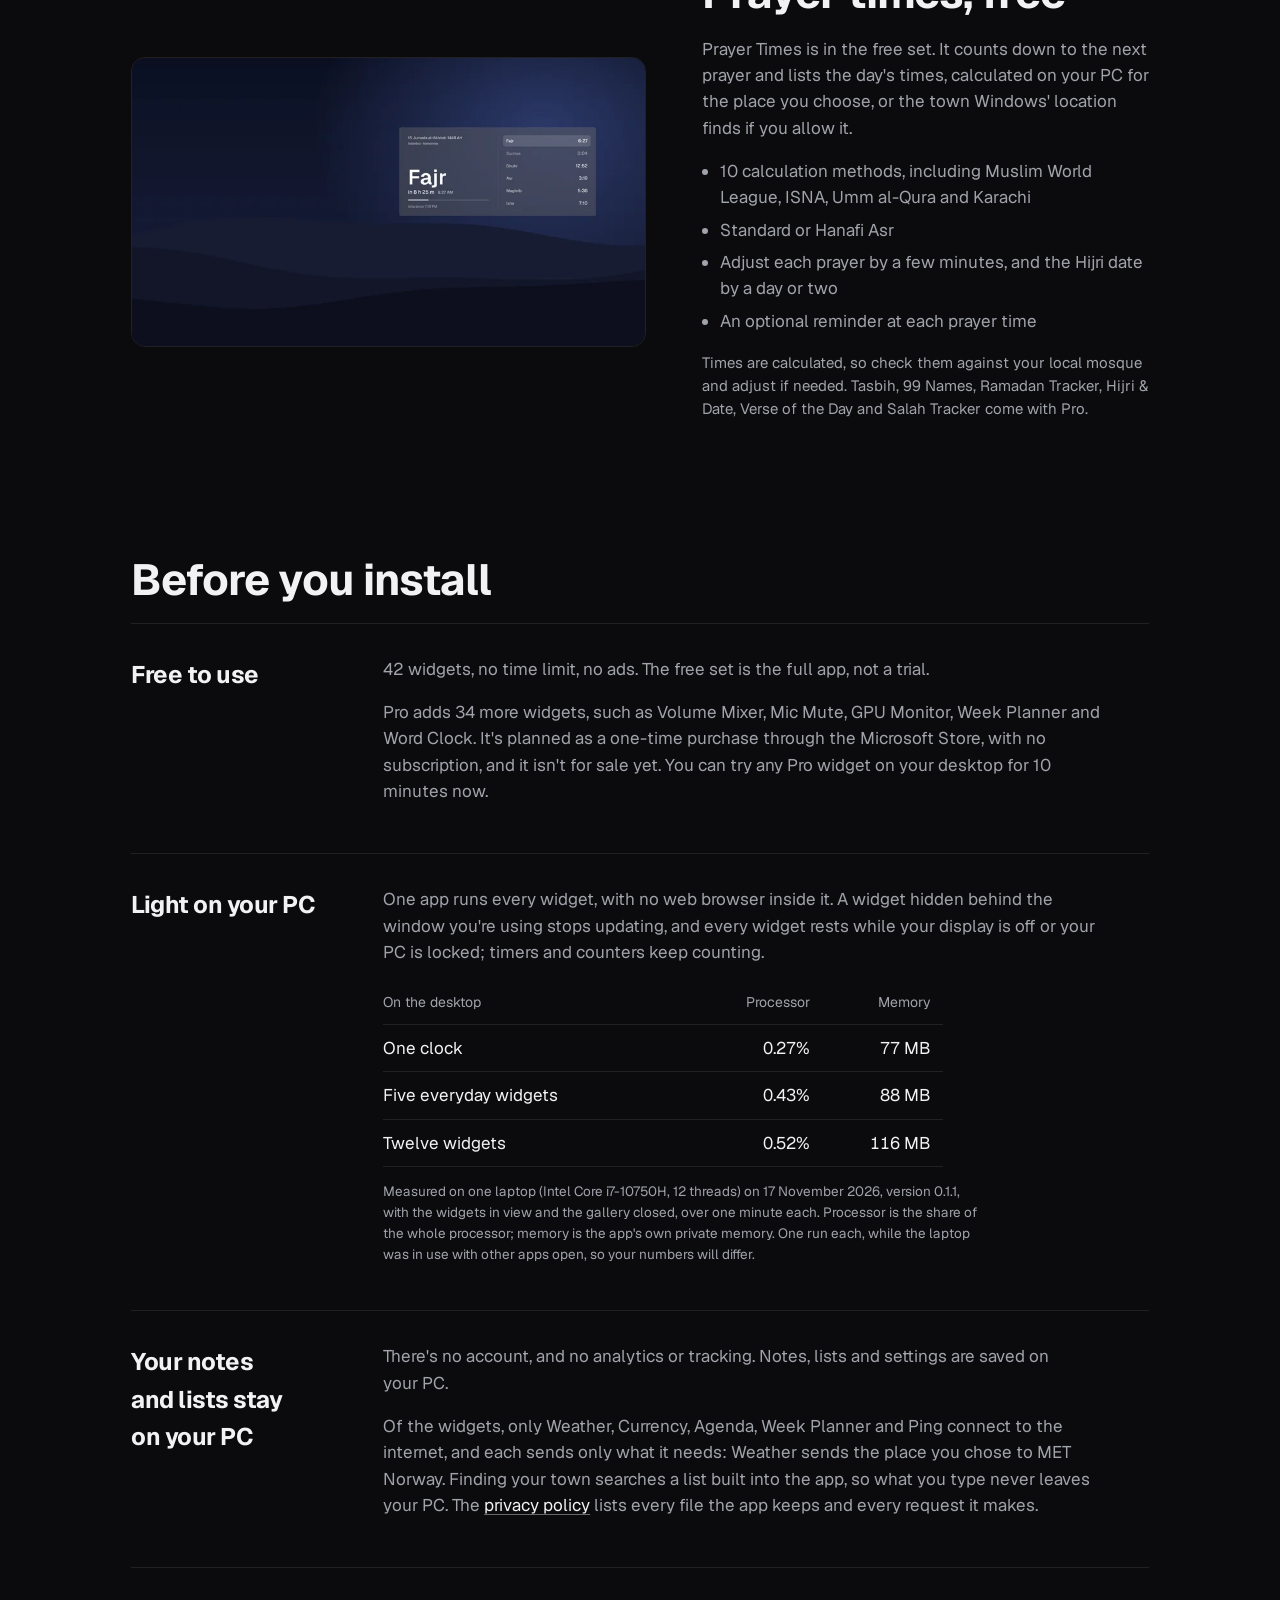
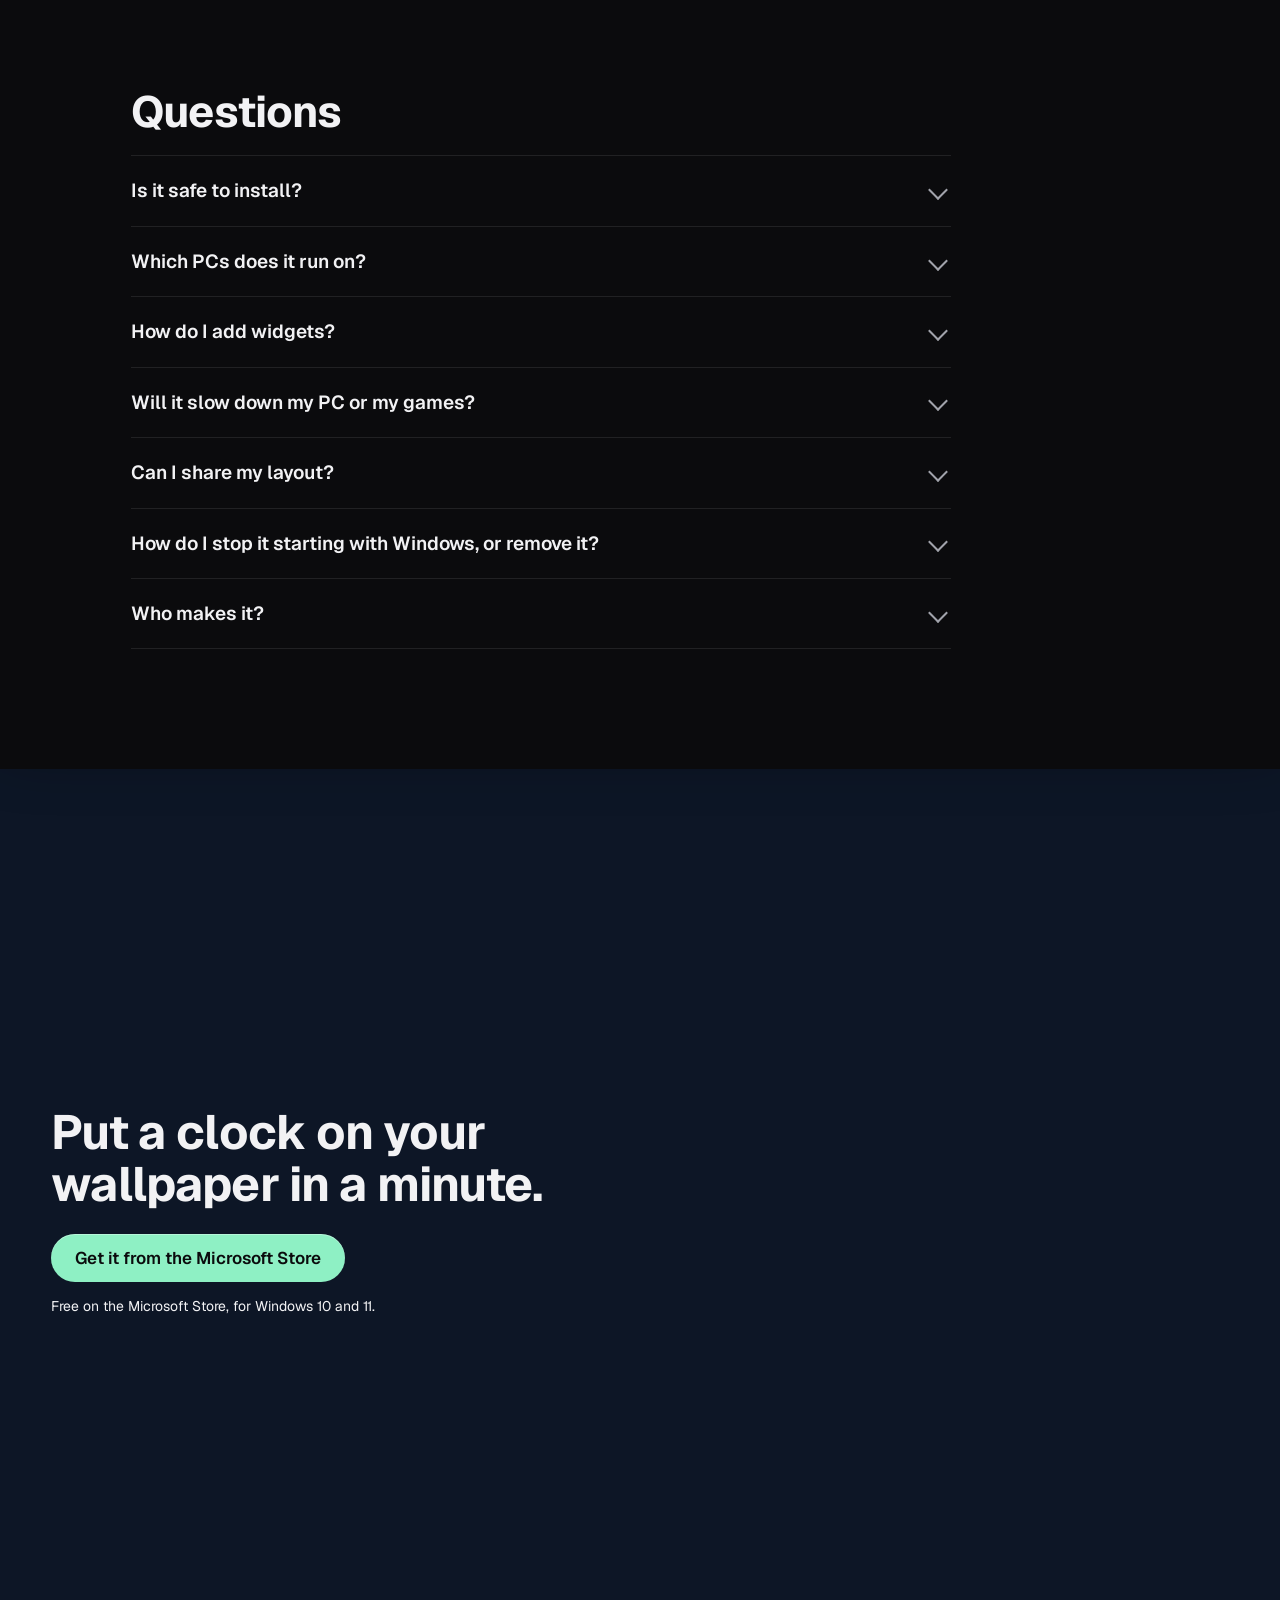
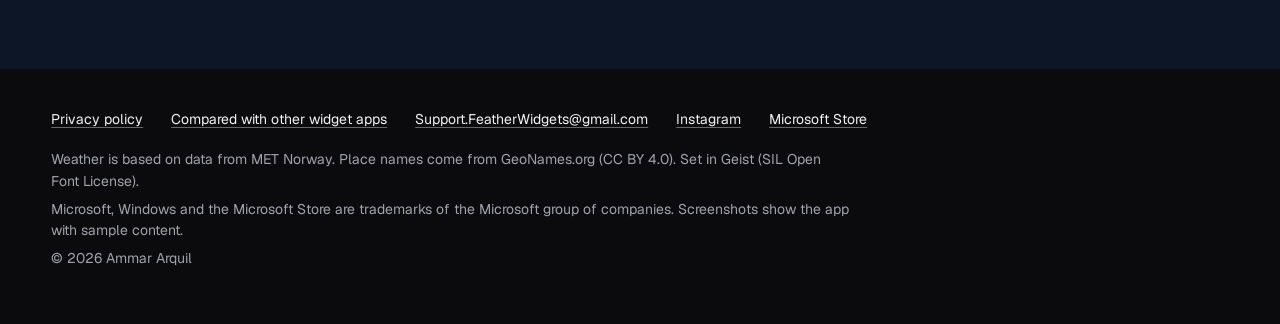
==== commit 0b9f4d0b: "Comparison page with Rainmeter, BeWidgets and Widget Launcher (sources for every table fact); 'Feath" ====
--- a/index.html
+++ b/index.html
@@ -3,13 +3,13 @@
 <head>
 <meta charset="utf-8">
 <meta name="viewport" content="width=device-width, initial-scale=1, viewport-fit=cover">
-<title>Feather Widgets: glass widgets for your Windows desktop</title>
+<title>Feather Widgets for Windows: glass widgets for your desktop</title>
 <meta name="description" content="Free frosted-glass desktop widgets for Windows 10 and 11: clocks, weather, prayer times, to-do, notes, a PC monitor and more. No account, no ads.">
 <link rel="canonical" href="https://ammartheawesome.github.io/feather-widgets/">
 <meta name="theme-color" content="#0B0B0D">
 <meta property="og:type" content="website">
 <meta property="og:site_name" content="Feather Widgets">
-<meta property="og:title" content="Feather Widgets: glass widgets for your Windows desktop">
+<meta property="og:title" content="Feather Widgets for Windows: glass widgets for your desktop">
 <meta property="og:description" content="Clocks, weather, prayer times, to-do, notes and a PC monitor on your wallpaper. Free on the Microsoft Store.">
 <meta property="og:url" content="https://ammartheawesome.github.io/feather-widgets/">
 <meta property="og:image" content="https://ammartheawesome.github.io/feather-widgets/assets/og.jpg">
@@ -23,10 +23,11 @@
 <link rel="preload" as="image" imagesrcset="assets/wall-sea-1376.webp 1376w, assets/wall-sea-1920.webp 1920w" imagesizes="100vw" media="not ((max-width: 760px) and (orientation: portrait))">
 <link rel="stylesheet" href="assets/home.css">
 <script type="application/ld+json">
-{"@context":"https://schema.org","@type":"SoftwareApplication","name":"Feather Widgets","operatingSystem":"Windows 10, Windows 11",
+{"@context":"https://schema.org","@type":"SoftwareApplication","name":"Feather Widgets","alternateName":"Feather Widgets for Windows","operatingSystem":"Windows 10, Windows 11",
  "applicationCategory":"DesktopEnhancementApplication","description":"Frosted-glass desktop widgets for Windows: clocks, weather, prayer times, to-do, notes, a PC monitor and more.",
  "url":"https://ammartheawesome.github.io/feather-widgets/","installUrl":"https://apps.microsoft.com/detail/9N2967DGNJJS",
- "offers":{"@type":"Offer","price":"0","priceCurrency":"USD"},"author":{"@type":"Person","name":"Ammar Arquil"}}
+ "offers":{"@type":"Offer","price":"0","priceCurrency":"USD"},"author":{"@type":"Person","name":"Ammar Arquil"},
+ "sameAs":["https://apps.microsoft.com/detail/9N2967DGNJJS","https://www.instagram.com/featherwidgets/"]}
 </script>
 </head>
 <body>
@@ -244,6 +245,7 @@
 <footer class="foot">
   <div class="cols">
     <a href="privacy/">Privacy policy</a>
+    <a href="compare/">Compared with other widget apps</a>
     <a href="mailto:Support.FeatherWidgets@gmail.com">Support.FeatherWidgets@gmail.com</a>
     <a href="https://www.instagram.com/featherwidgets/">Instagram</a>
     <a href="https://apps.microsoft.com/detail/9N2967DGNJJS">Microsoft Store</a>
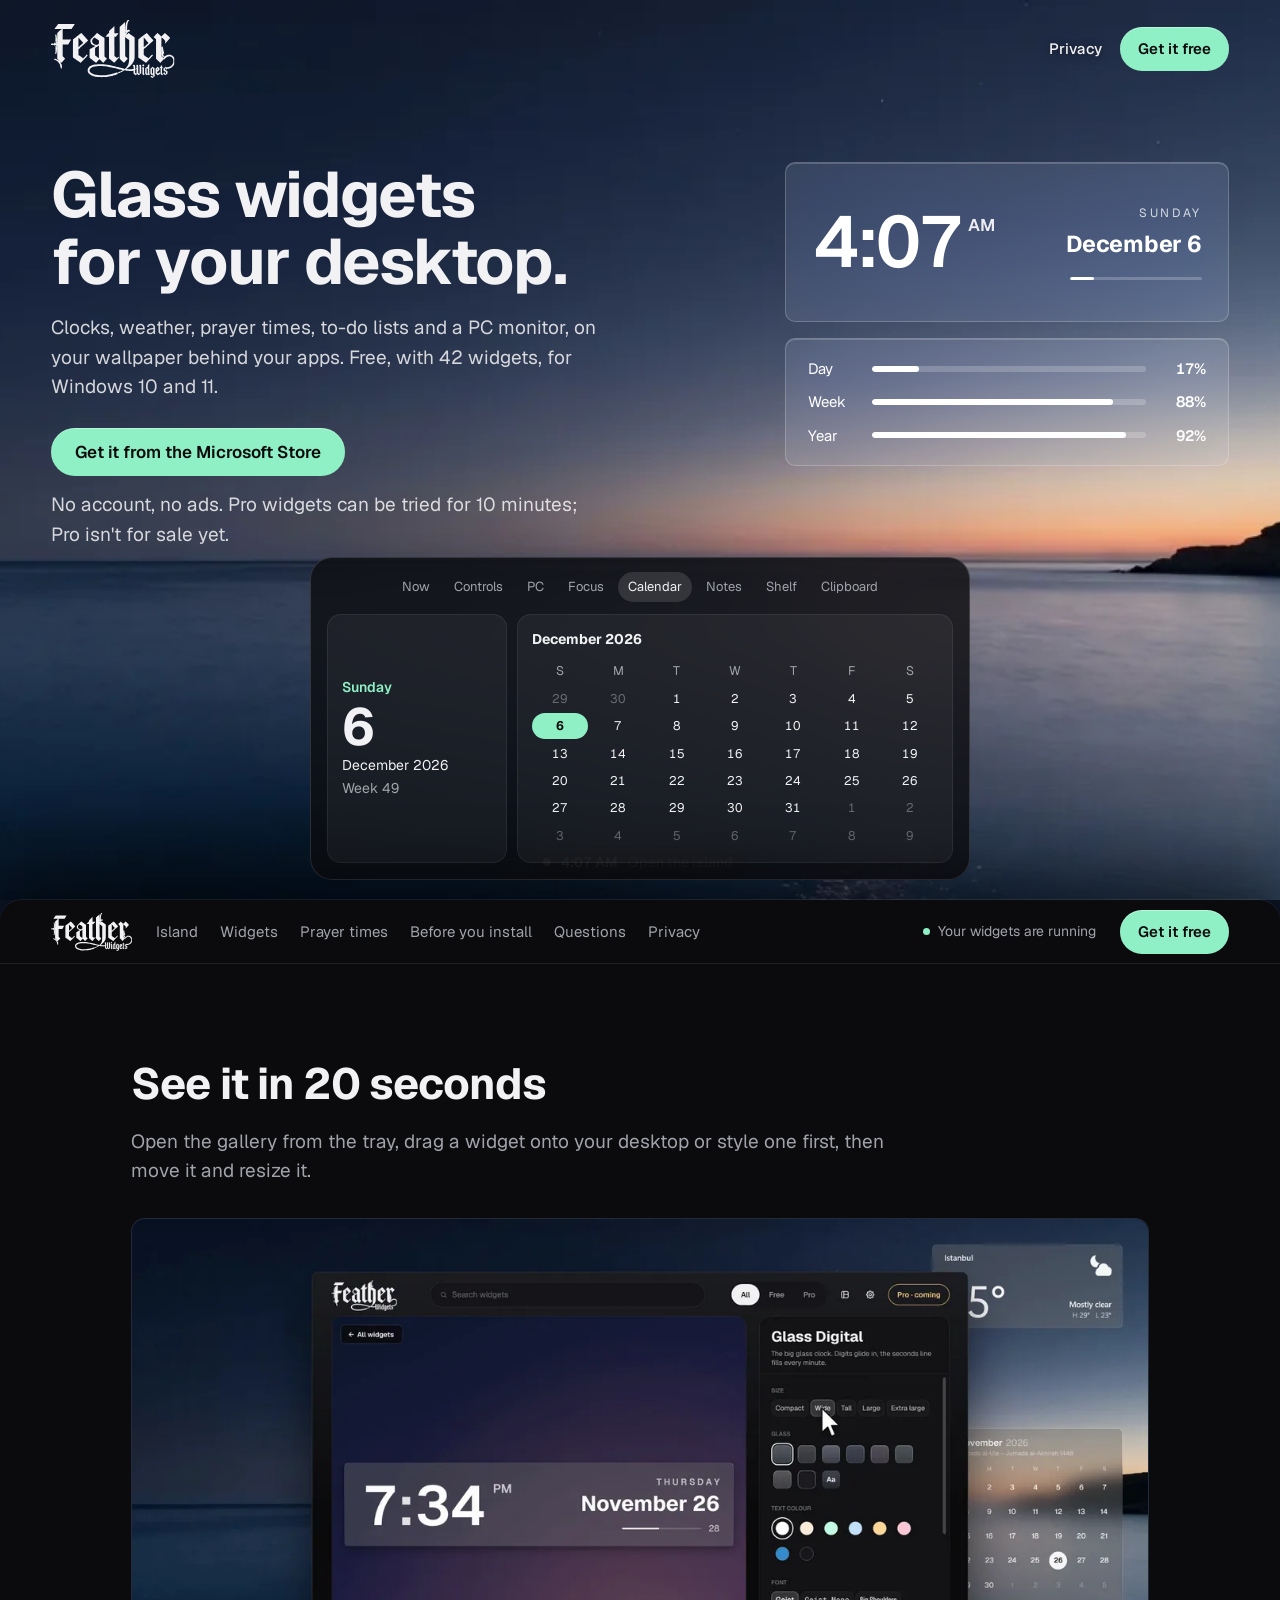
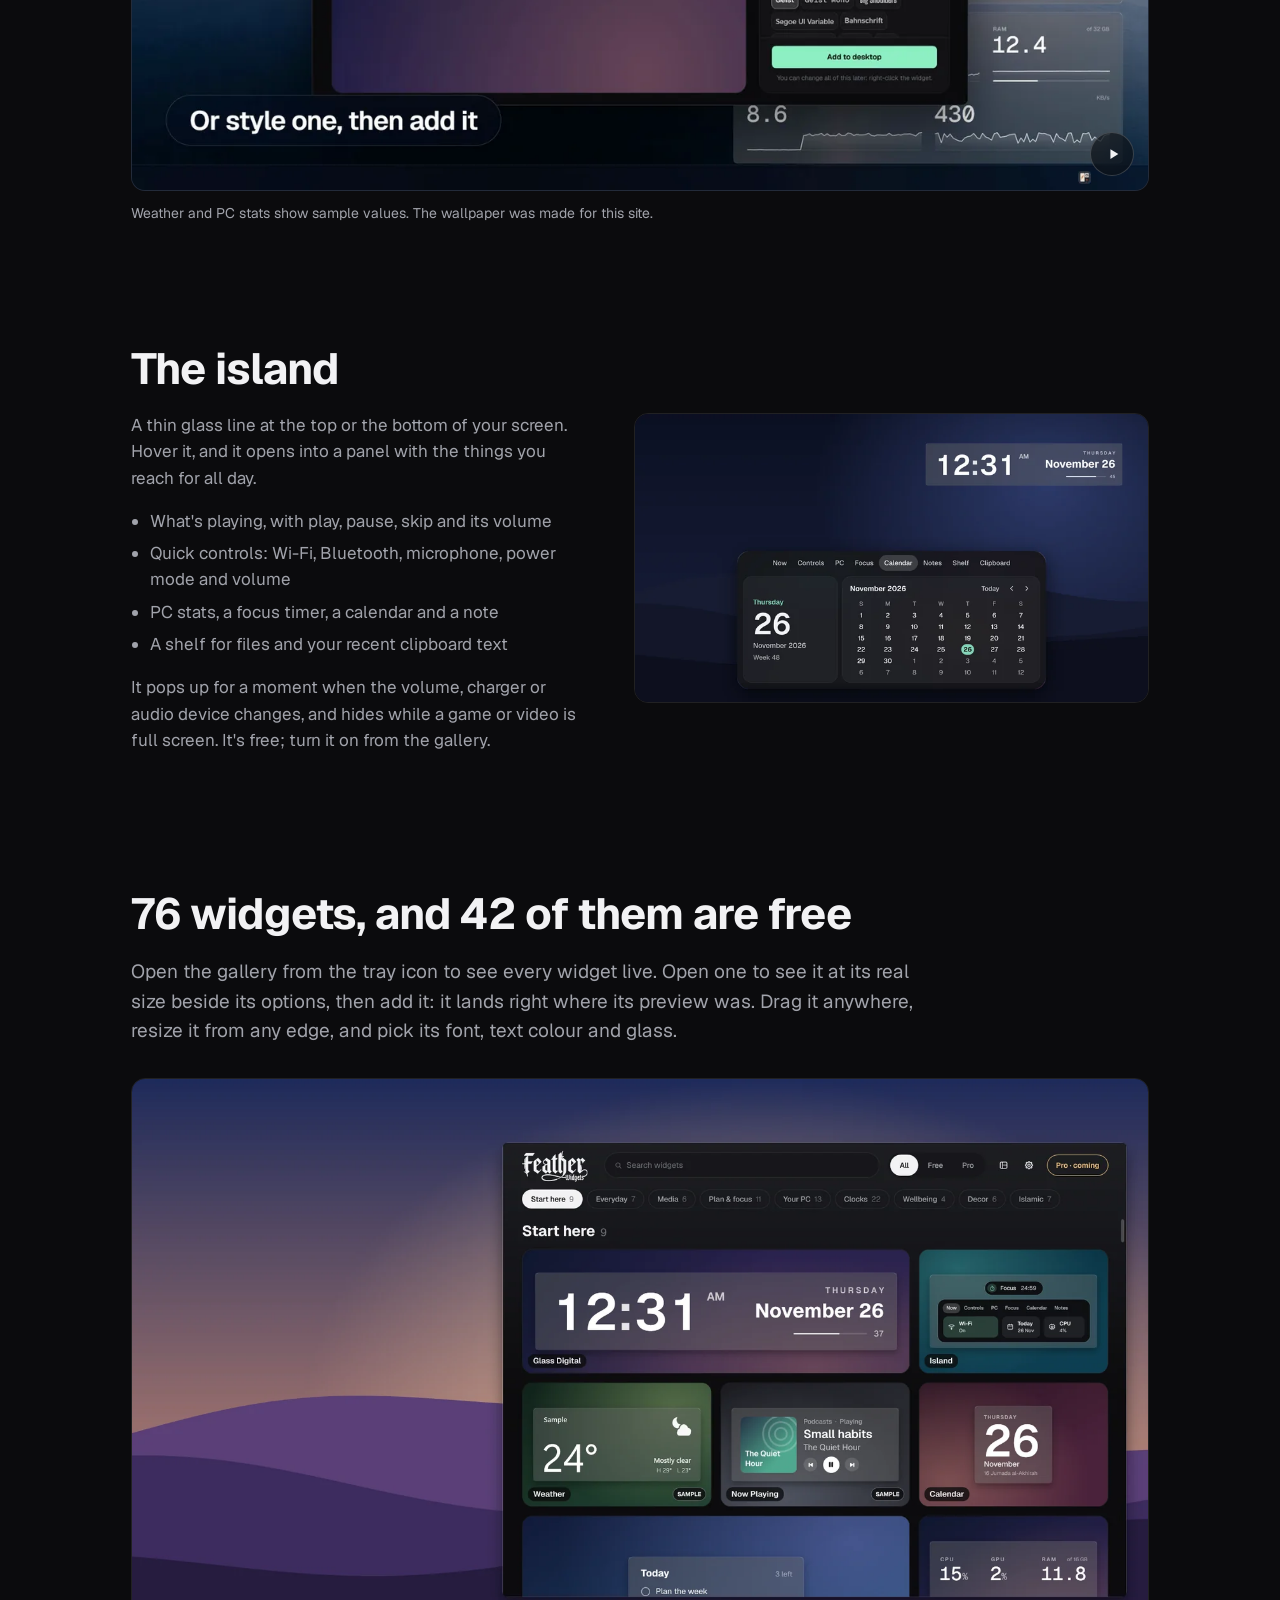
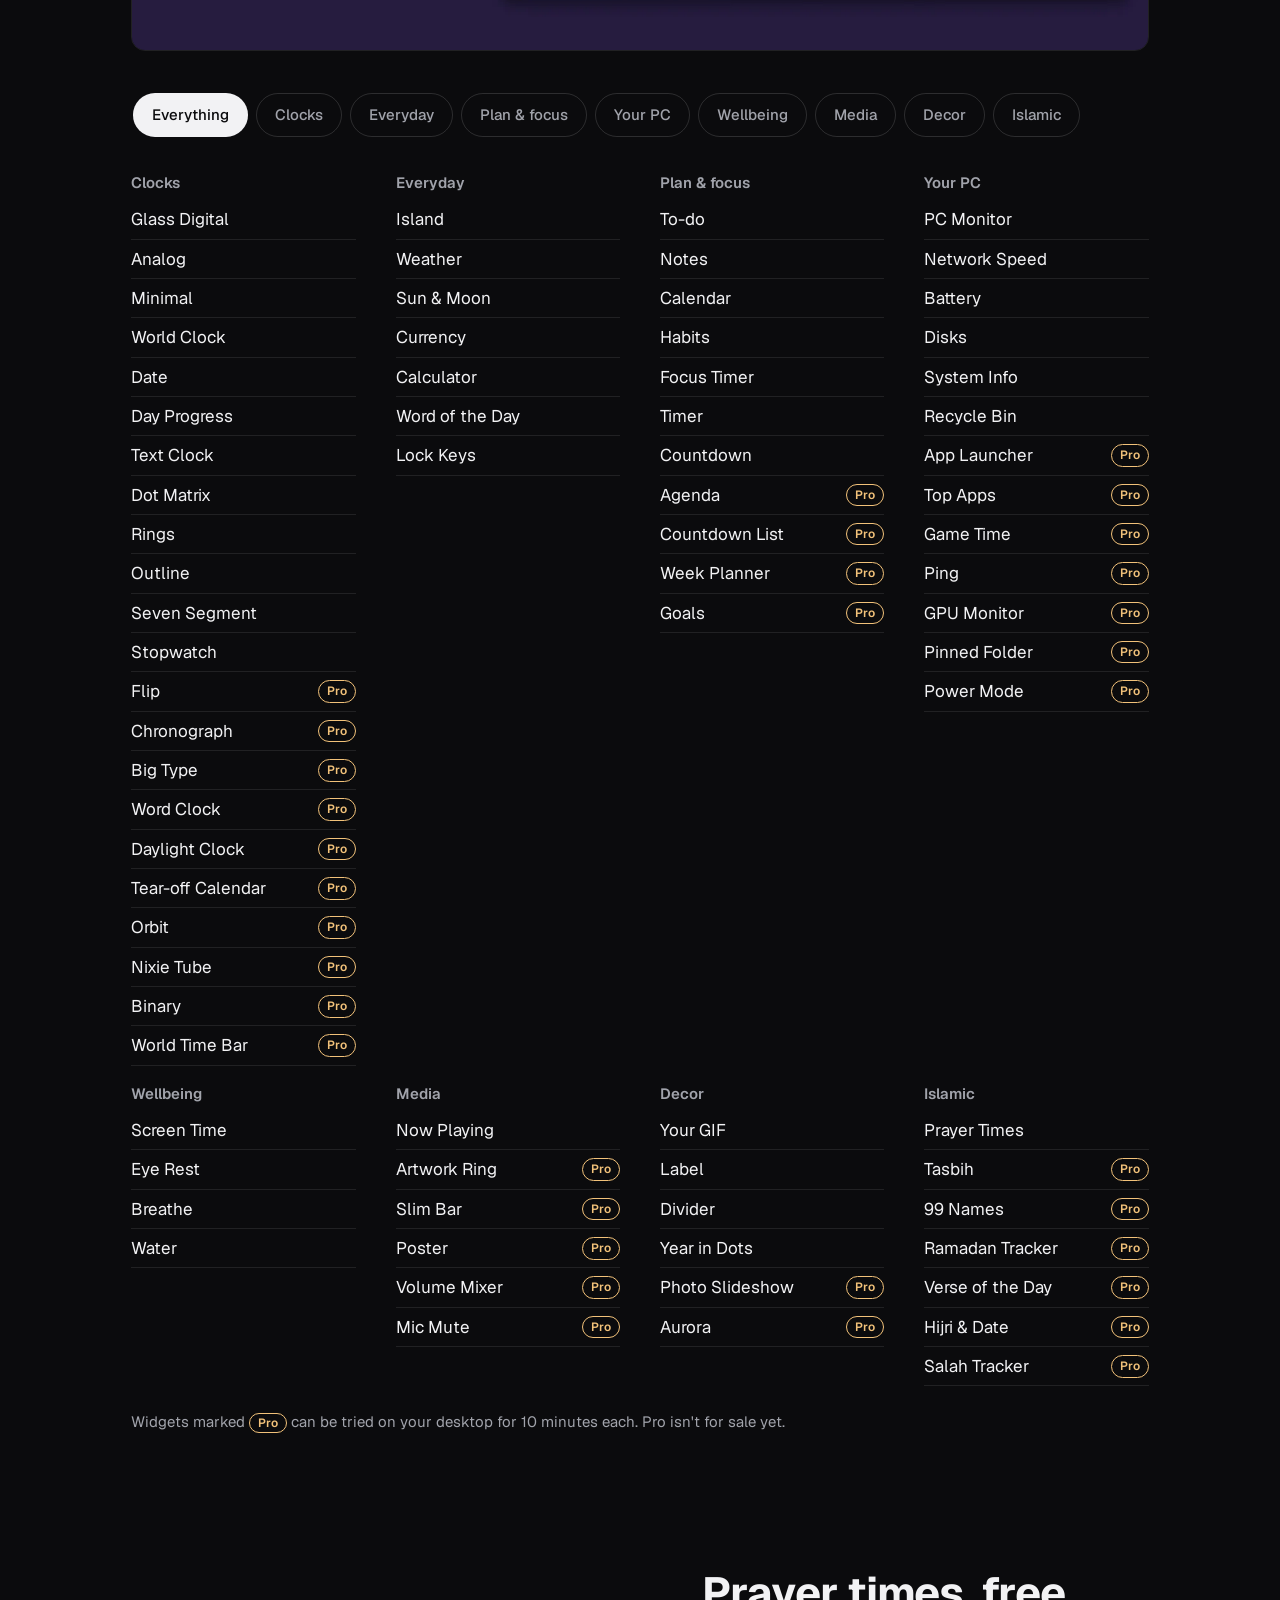
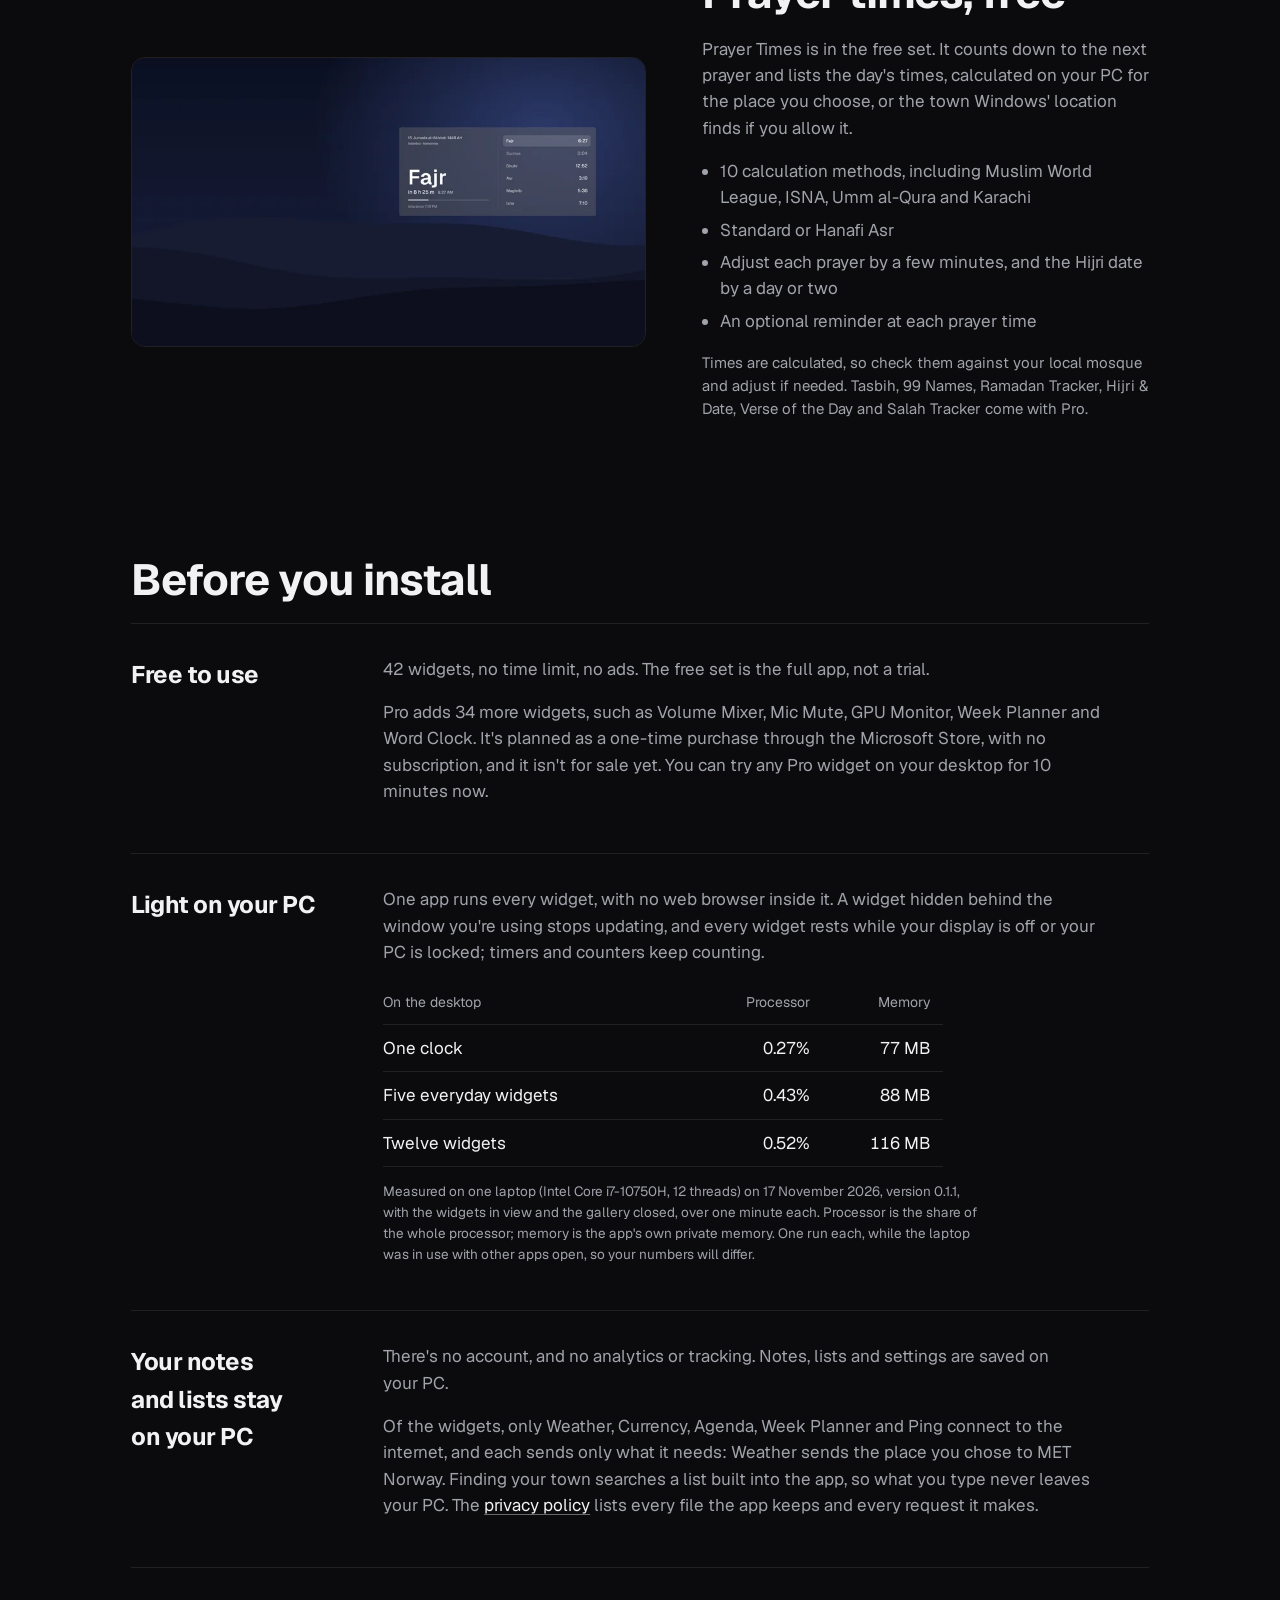
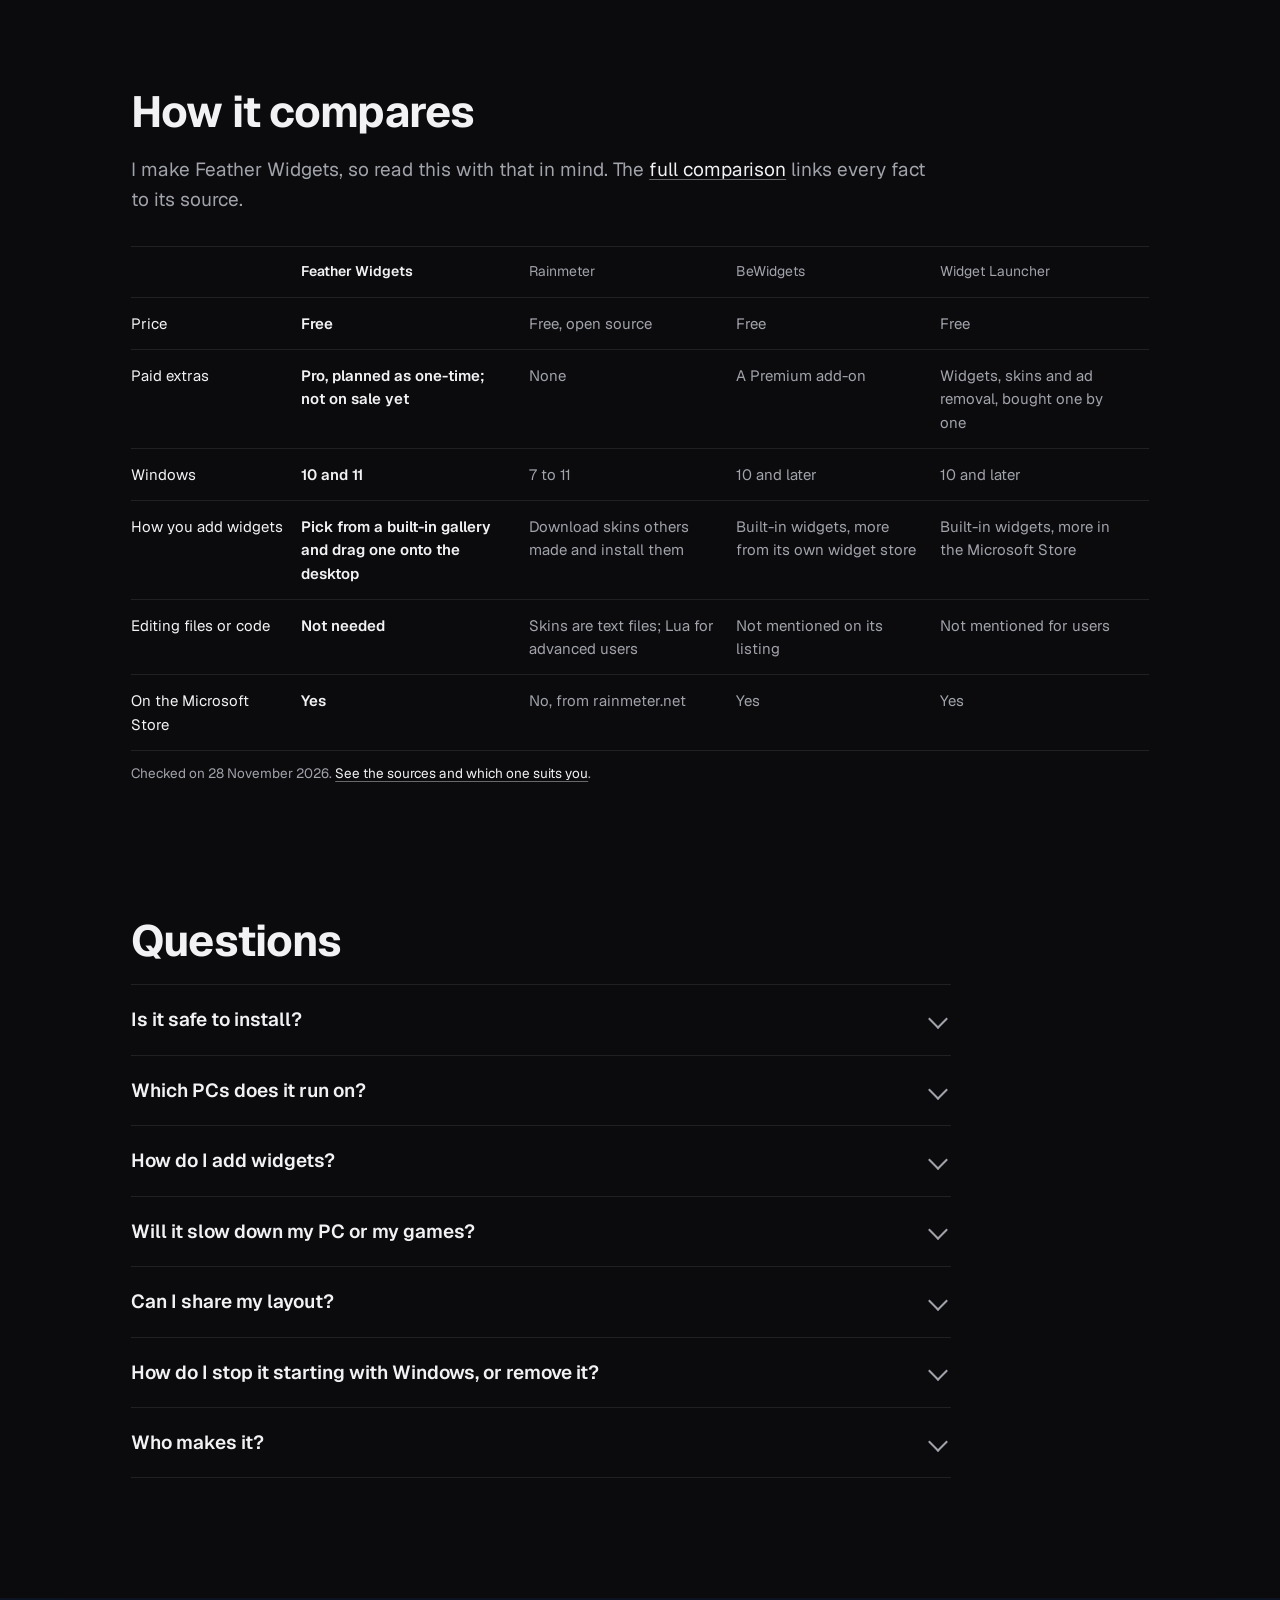
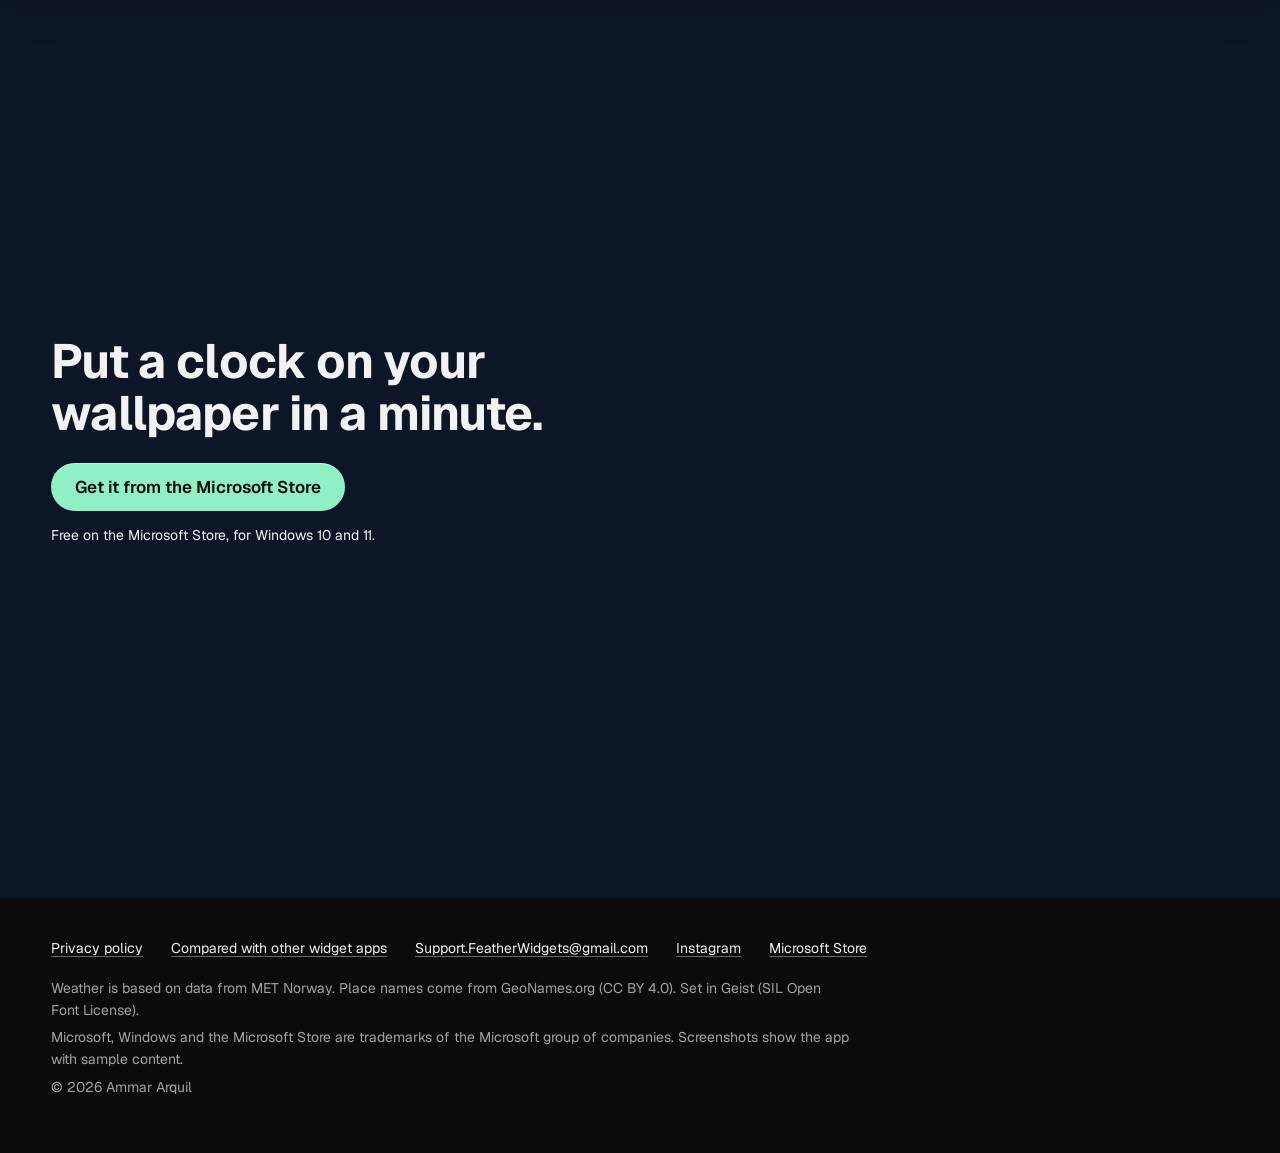
==== commit 023571a8: "Widgets follow the mouse and stay where you drop them; a short comparison on the home page" ====
--- a/index.html
+++ b/index.html
@@ -211,6 +211,26 @@
     </div>
   </section>
 
+  <!-- a short version of /compare/ (same facts, no prices, which change); every fact is sourced on that page -->
+  <section class="sec" id="compare" aria-labelledby="h-compare">
+    <h2 id="h-compare">How it compares</h2>
+    <p class="lead">I make Feather Widgets, so read this with that in mind. The <a href="compare/">full comparison</a> links every fact to its source.</p>
+    <div class="cmp-wrap" tabindex="0" role="region" aria-label="Comparison table, scrolls sideways on small screens">
+      <table class="cmp">
+        <thead><tr><th scope="col"><span class="vh">Feature</span></th><th scope="col" class="us">Feather Widgets</th><th scope="col">Rainmeter</th><th scope="col">BeWidgets</th><th scope="col">Widget Launcher</th></tr></thead>
+        <tbody>
+          <tr><th scope="row">Price</th><td class="us">Free</td><td>Free, open source</td><td>Free</td><td>Free</td></tr>
+          <tr><th scope="row">Paid extras</th><td class="us">Pro, planned as one-time; not on sale yet</td><td>None</td><td>A Premium add-on</td><td>Widgets, skins and ad removal, bought one by one</td></tr>
+          <tr><th scope="row">Windows</th><td class="us">10 and 11</td><td>7 to 11</td><td>10 and later</td><td>10 and later</td></tr>
+          <tr><th scope="row">How you add widgets</th><td class="us">Pick from a built-in gallery and drag one onto the desktop</td><td>Download skins others made and install them</td><td>Built-in widgets, more from its own widget store</td><td>Built-in widgets, more in the Microsoft Store</td></tr>
+          <tr><th scope="row">Editing files or code</th><td class="us">Not needed</td><td>Skins are text files; Lua for advanced users</td><td>Not mentioned on its listing</td><td>Not mentioned for users</td></tr>
+          <tr><th scope="row">On the Microsoft Store</th><td class="us">Yes</td><td>No, from rainmeter.net</td><td>Yes</td><td>Yes</td></tr>
+        </tbody>
+      </table>
+    </div>
+    <p class="fine">Checked on 28 November 2026. <a href="compare/">See the sources and which one suits you</a>.</p>
+  </section>
+
   <section class="sec" id="faq" aria-labelledby="h-faq">
     <h2 id="h-faq">Questions</h2>
     <div class="faq">
--- a/assets/home.css
+++ b/assets/home.css
@@ -99,8 +99,10 @@
 .w.paused { box-shadow: inset 0 1px 0 rgb(255 255 255 / .18); }
 /* you can move them and change their glass, as in the app: drag (mouse) or tap/click (cycles the app's four glass looks) */
 .w { cursor: grab; touch-action: pan-y; -webkit-user-select: none; user-select: none; transition: background-color .2s, border-color .2s, box-shadow .2s; }
-.w.dragging { cursor: grabbing; }
-.w.pressed { scale: .985; transition: scale .1s ease-out, background-color .2s, border-color .2s; }
+/* press: the glass brightens at once (no change of size, so a drag never starts with a twitch); while dragging it rides
+   above the other widget on its own layer */
+.w.pressed { border-color: rgb(255 255 255 / .34); transition: border-color .08s ease-out; }
+.w.dragging { cursor: grabbing; z-index: 4; will-change: transform; border-color: rgb(255 255 255 / .30); transition: none; }
 .w:focus-visible { outline: 2px solid #0B0B0D; box-shadow: 0 0 0 4px #fff; }
 .w.g-lighter { -webkit-backdrop-filter: none; backdrop-filter: none; background: rgb(255 255 255 / .16); }
 .w.g-text { -webkit-backdrop-filter: none; backdrop-filter: none; background: transparent; border-color: transparent; box-shadow: none; text-shadow: 0 1px 2px rgb(0 0 0 / .35), 0 2px 14px rgb(0 0 0 / .45); }   /* CSS text-shadow is fine on the web (the no-Effect rule is WPF's) */
@@ -220,6 +222,17 @@
 .spec td { text-align: right; }
 .spec thead th:not(:first-child) { text-align: right; }
 .fine { font-size: 13.5px; color: var(--text2); }
+
+/* the comparison: scrolls sideways on phones, with faded edges to show there's more; our column only in bold */
+.cmp-wrap { overflow-x: auto; margin: 0 0 12px; border-top: 1px solid var(--line);
+  -webkit-mask-image: linear-gradient(to right, #000 calc(100% - 24px), transparent); mask-image: linear-gradient(to right, #000 calc(100% - 24px), transparent); }
+.cmp-wrap:focus-visible { outline-offset: 2px; }
+.cmp { border-collapse: collapse; width: 100%; min-width: 760px; font-size: 15px; }
+.cmp th, .cmp td { text-align: left; vertical-align: top; padding: 14px 18px 14px 0; border-bottom: 1px solid var(--line); font-weight: 400; color: var(--text2); }
+.cmp thead th { font-size: 14px; color: var(--text2); }
+.cmp tbody th { color: var(--text); width: 170px; }
+.cmp .us { color: var(--text); font-weight: 600; }
+@media (min-width: 1100px) { .cmp-wrap { -webkit-mask-image: none; mask-image: none; } }
 
 .faq { max-width: 820px; border-top: 1px solid var(--line); }
 .faq details { border-bottom: 1px solid var(--line); }
